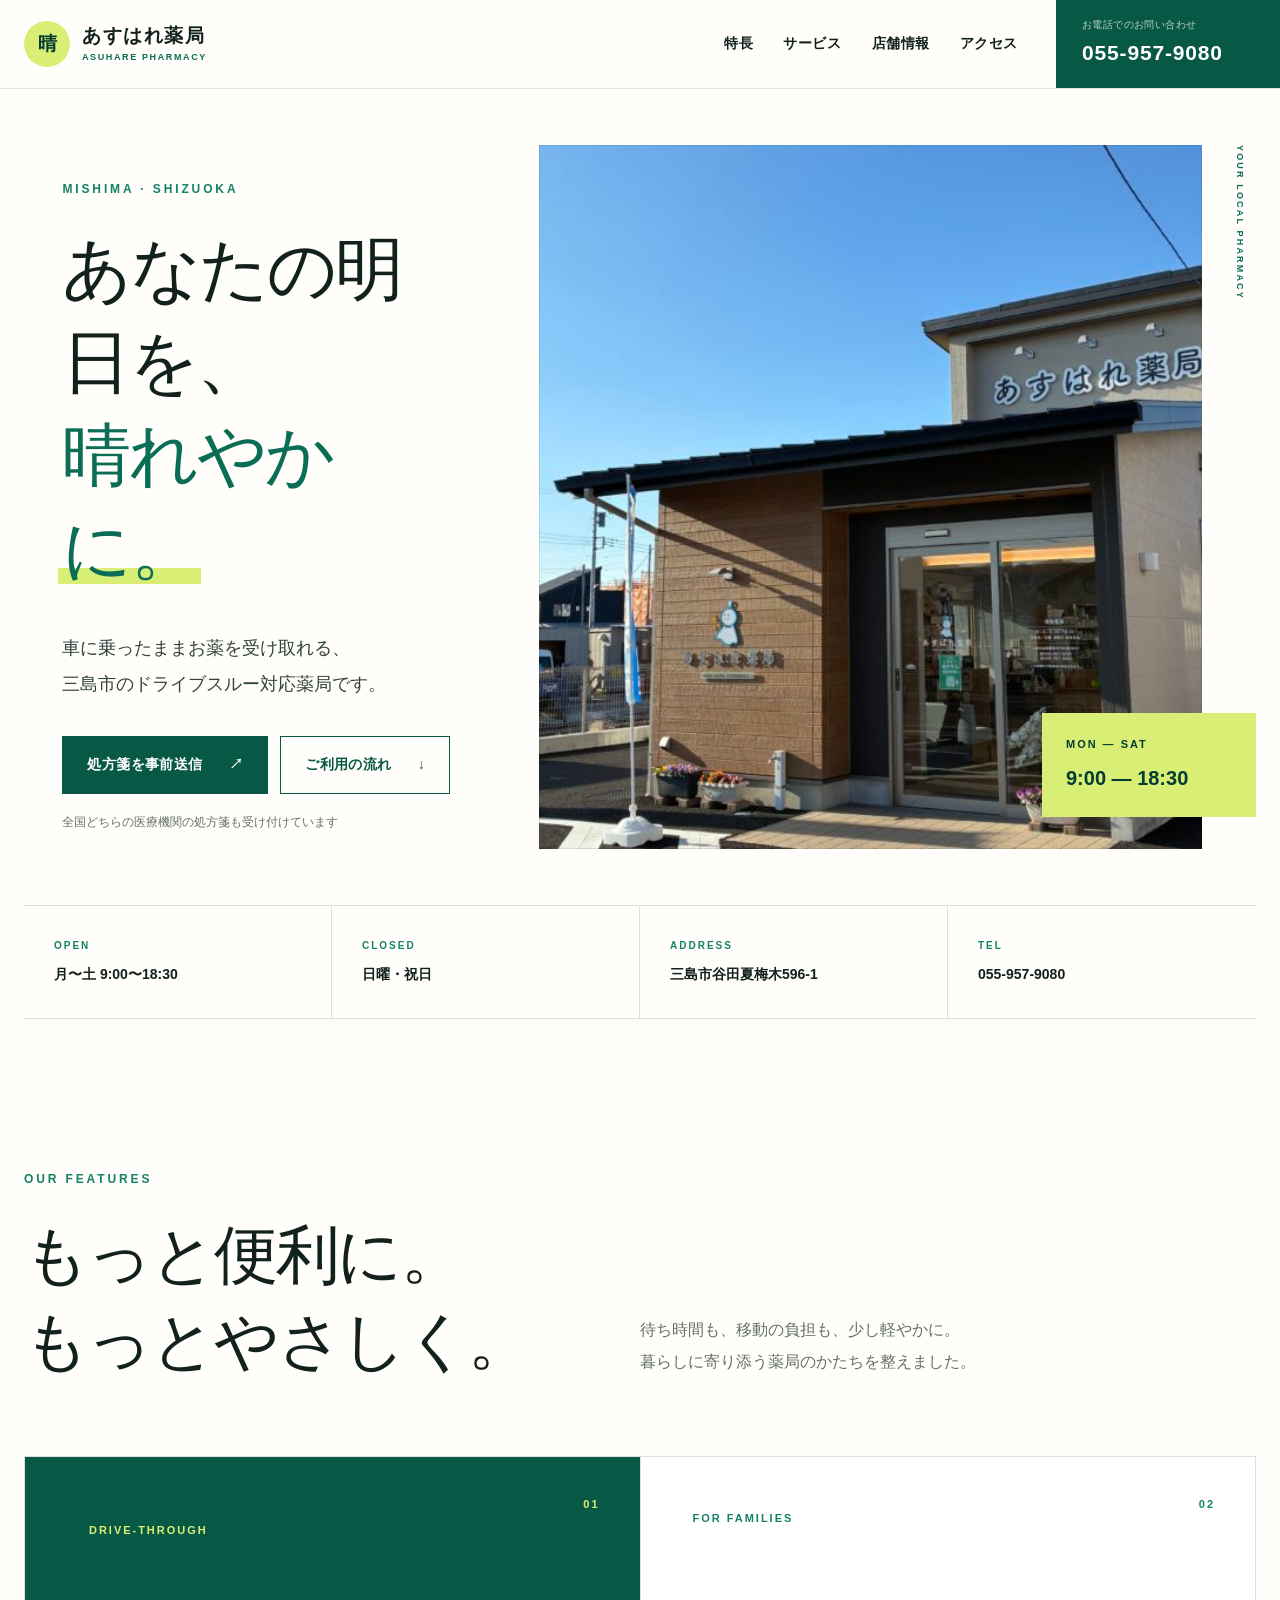
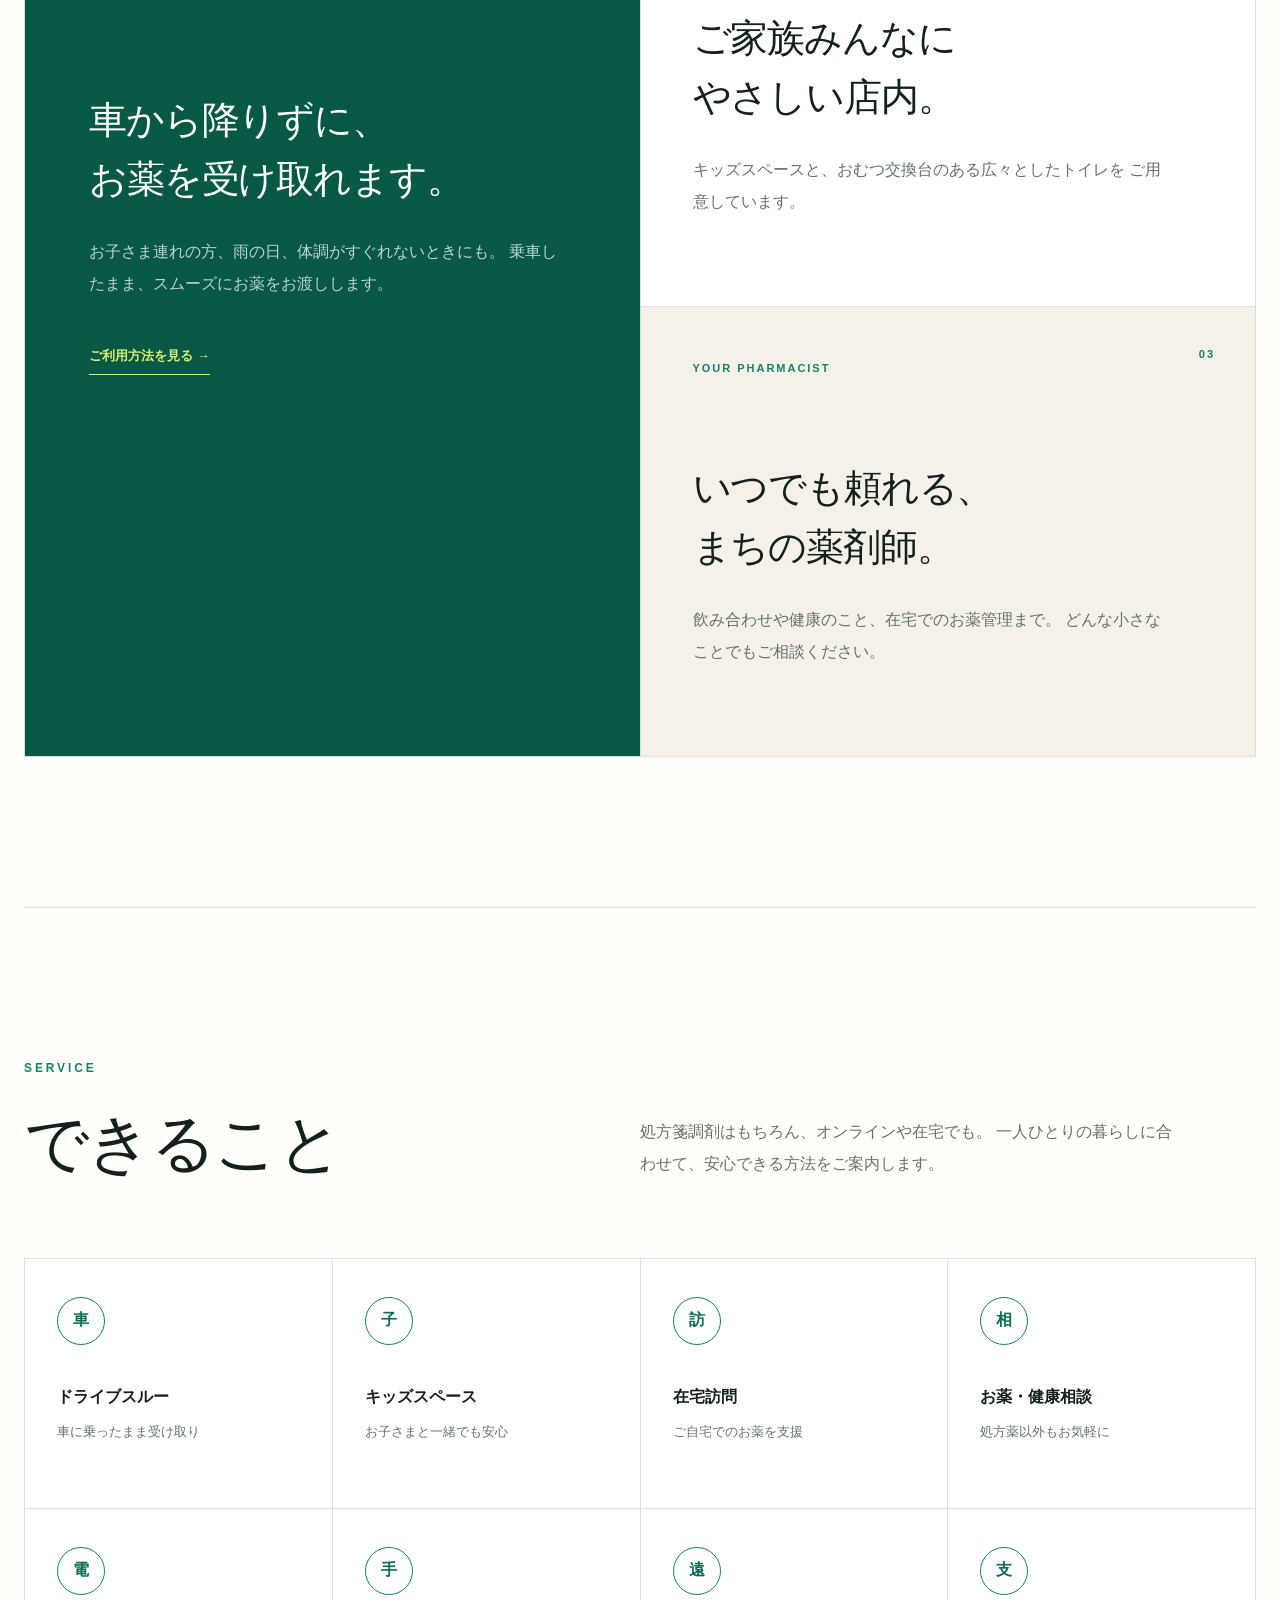
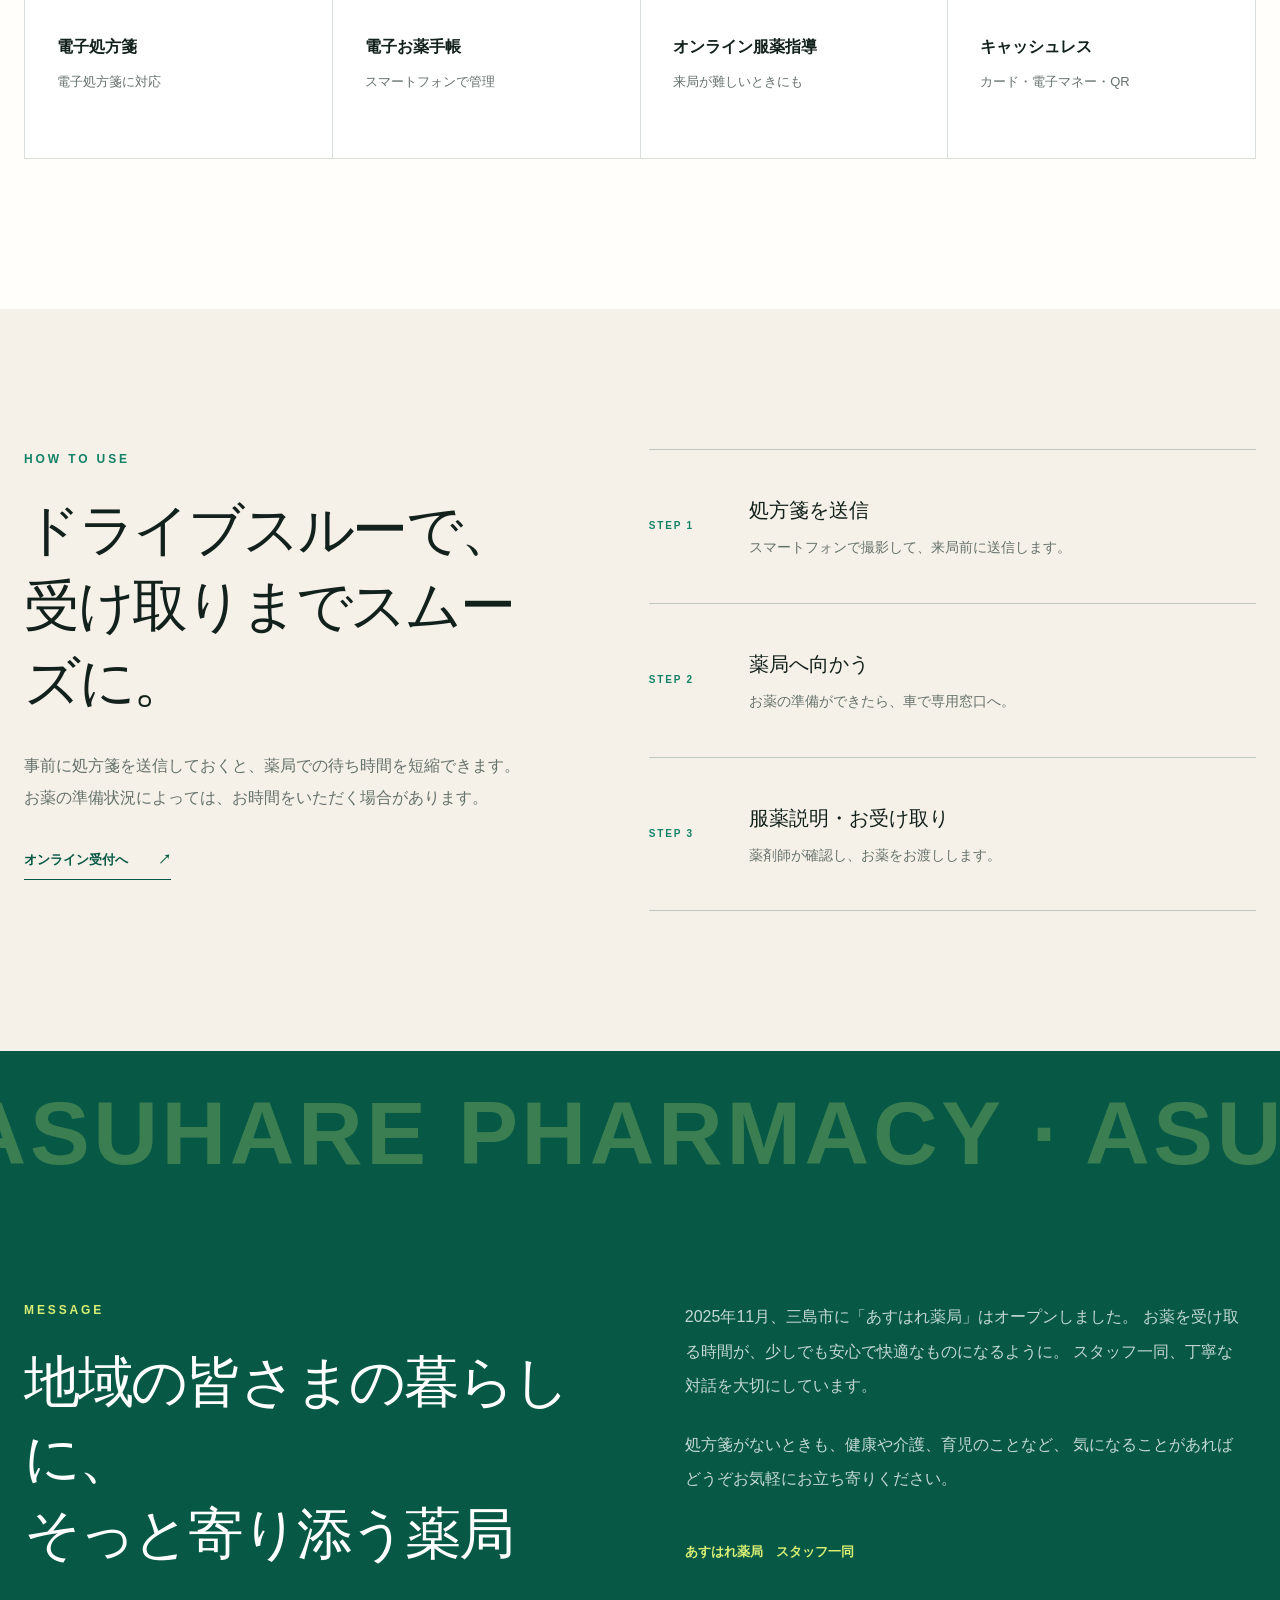
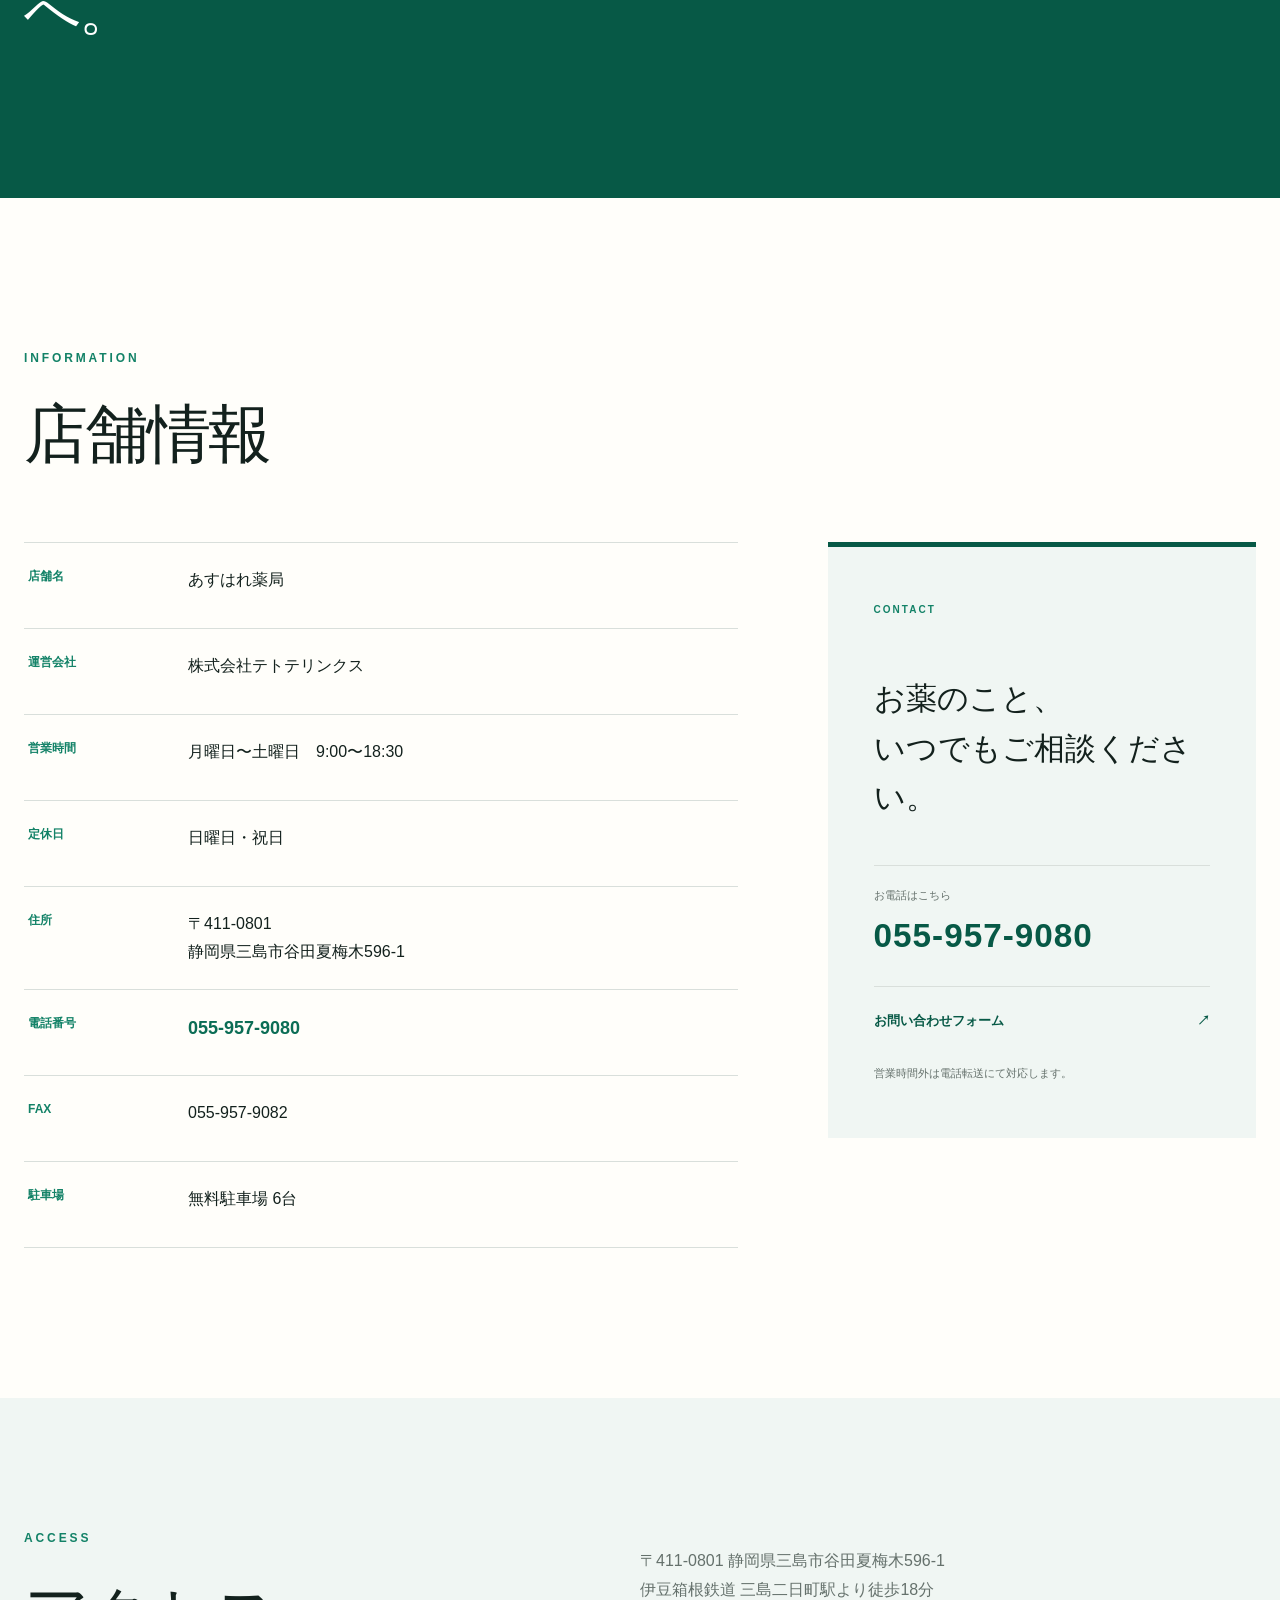
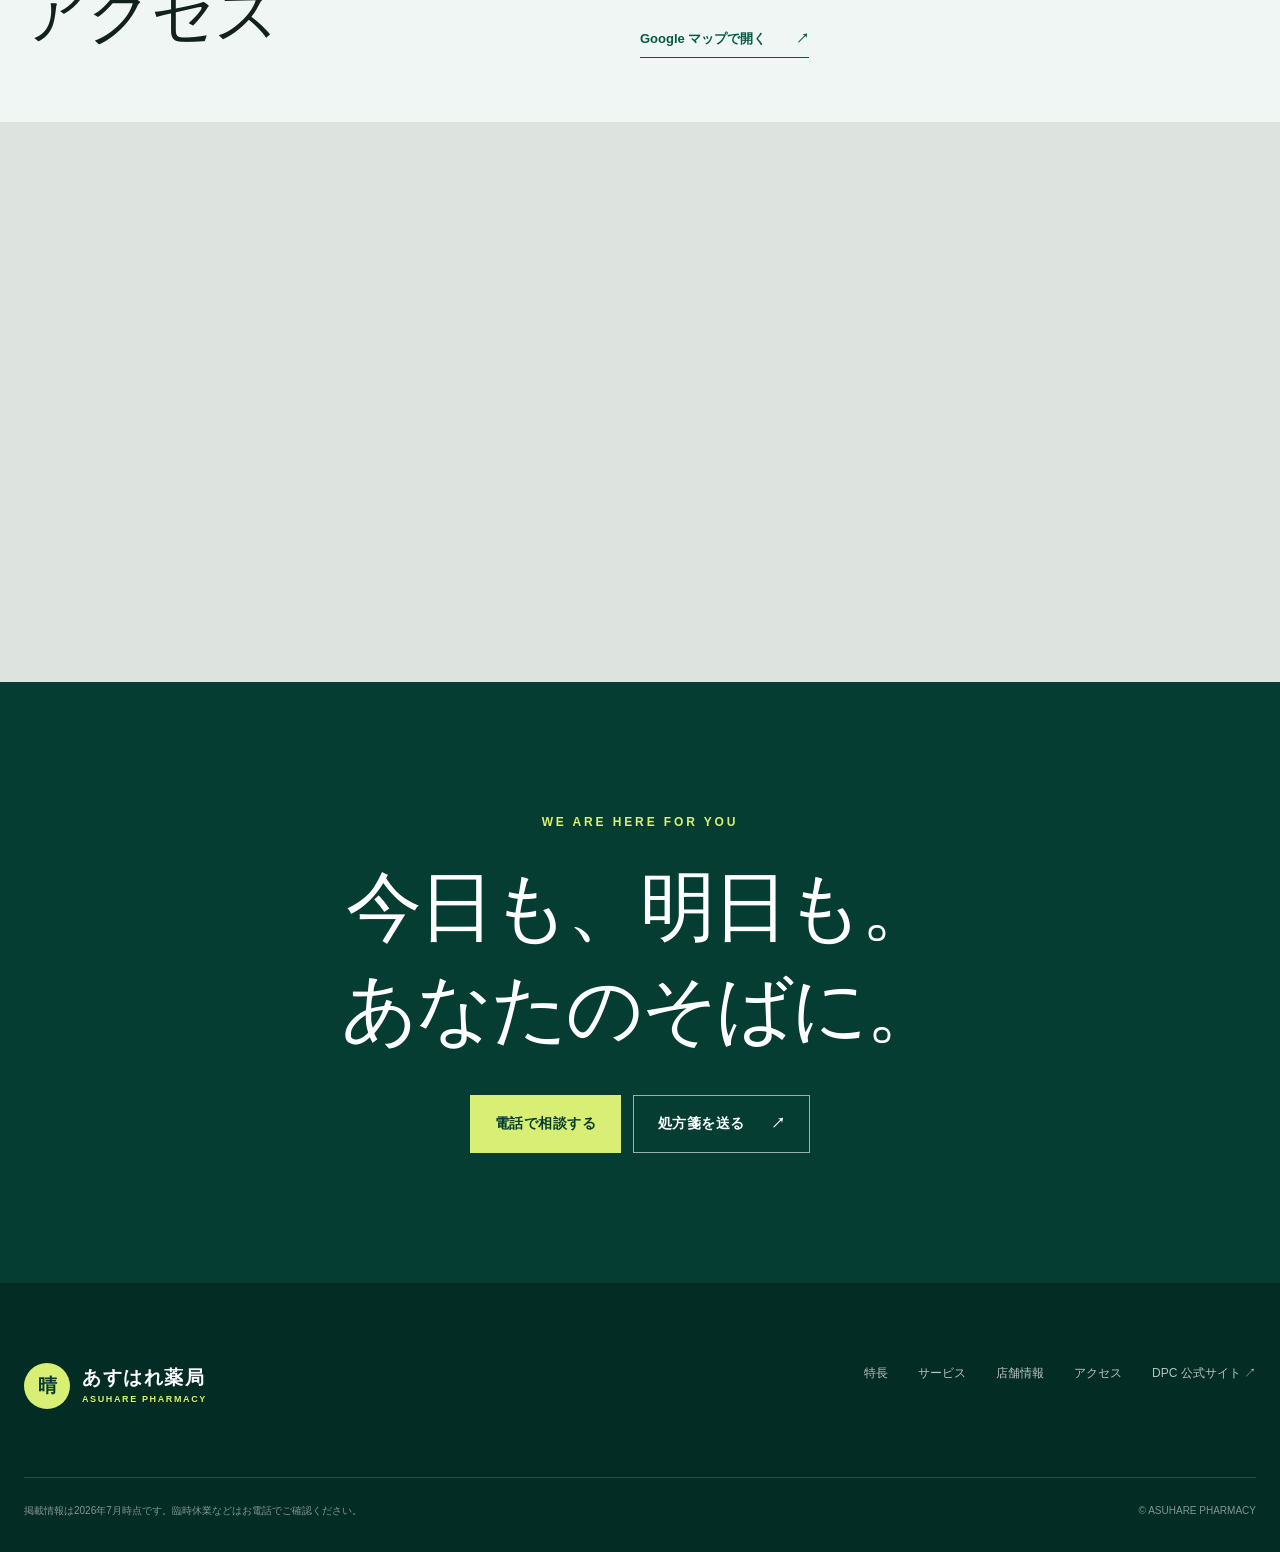
==== index.html @ ecca09a3 "あすはれ薬局 ホームページ 初版（ChatGPT製サイトから取り出した静的版） 公開先を GitHub Pages に統一。www.tetote-links.co.jp を正とする。  Co-Auth" ====
<!DOCTYPE html>
<html lang="ja">
  <head>
    <meta charset="utf-8"/>
    <meta name="viewport" content="width=device-width, initial-scale=1"/>
    <link rel="preload" href="images/asuhare-exterior.jpeg" as="image" fetchpriority="high"/>
    <link rel="stylesheet" href="assets/style.css"/>
    <title>あすはれ薬局｜三島市のドライブスルー対応薬局
    </title>
    <meta name="description" content="静岡県三島市のあすはれ薬局。車に乗ったままお薬を受け取れるドライブスルー、キッズスペース、オンライン服薬指導、在宅訪問に対応しています。"/>
    <meta name="keywords" content="あすはれ薬局,三島市,調剤薬局,ドライブスルー薬局,処方箋,オンライン服薬指導"/>
    <meta name="robots" content="index, follow"/>
    <meta property="og:title" content="あすはれ薬局｜あなたの明日を、晴れやかに。"/>
    <meta property="og:description" content="三島市のドライブスルー対応薬局。月〜土曜 9:00〜18:30営業。"/>
    <meta property="og:site_name" content="あすはれ薬局"/>
    <meta property="og:type" content="website"/>
    <meta property="og:locale" content="ja_JP"/>
    <meta name="twitter:card" content="summary"/>
    <meta name="twitter:title" content="あすはれ薬局"/>
    <meta name="twitter:description" content="三島市のドライブスルー対応薬局。"/>
    <meta name="theme-color" content="#075946"/>
  </head>
  <body><a class="skip-link" href="#main">本文へ移動</a>
    <header class="site-header">
      <div class="header-inner"><a class="brand" href="#top" aria-label="あすはれ薬局 ホーム"><span class="brand-mark" aria-hidden="true">晴</span><span class="brand-copy"><strong>あすはれ薬局</strong><small>ASUHARE PHARMACY</small></span></a>
        <nav class="desktop-nav" aria-label="メインナビゲーション"><a href="#features">特長</a><a href="#services">サービス</a><a href="#information">店舗情報</a><a href="#access">アクセス</a>
        </nav>
        <a class="header-phone" href="tel:0559579080"><small>お電話でのお問い合わせ</small><strong>055-957-9080</strong></a>
        <details class="mobile-menu">
          <summary aria-label="メニューを開く"><span></span><span></span><span></span>
          </summary>
          <nav aria-label="モバイルナビゲーション"><a href="#features">特長</a><a href="#services">サービス</a><a href="#information">店舗情報</a><a href="#access">アクセス</a><a href="tel:0559579080">電話する</a>
          </nav>
        </details>
      </div>
    </header>
    <main id="main">
      <section class="hero" id="top">
        <div class="hero-copy">
          <p class="eyebrow">MISHIMA · SHIZUOKA
          </p>
          <h1>あなたの明日を、<br/><em>晴れやかに。</em>
          </h1>
          <p class="hero-lead">車に乗ったままお薬を受け取れる、<br class="desktop-only"/>三島市のドライブスルー対応薬局です。
          </p>
          <div class="hero-actions"><a class="button button-primary" href="https://clinics-app.com/pharmacy/88a5de13-a0f6-4448-9841-a842852be4b9" target="_blank" rel="noreferrer">処方箋を事前送信<span aria-hidden="true">↗</span></a><a class="button button-secondary" href="#drive-through">ご利用の流れ<span aria-hidden="true">↓</span></a>
          </div>
          <p class="hero-note">全国どちらの医療機関の処方箋も受け付けています
          </p>
        </div>
        <div class="hero-visual">
          <div class="photo-frame"><img src="images/asuhare-exterior.jpeg" width="800" height="600" alt="青空の下に立つ、あすはれ薬局の外観" fetchpriority="high"/>
        </div>
        <div class="hero-badge" aria-label="月曜日から土曜日まで営業"><strong>MON — SAT</strong><span>9:00 — 18:30</span>
        </div>
        <p class="vertical-label" aria-hidden="true">YOUR LOCAL PHARMACY
        </p>
      </div>
    </section>
    <section class="quick-info" aria-label="店舗の基本情報">
      <div><span>OPEN</span><strong>月〜土 9:00〜18:30</strong>
      </div>
      <div><span>CLOSED</span><strong>日曜・祝日</strong>
      </div>
      <div><span>ADDRESS</span><strong>三島市谷田夏梅木596-1</strong>
      </div>
      <a href="tel:0559579080"><span>TEL</span><strong>055-957-9080</strong></a>
    </section>
    <section class="section features-section" id="features">
      <div class="section-heading">
        <p class="eyebrow">OUR FEATURES
        </p>
        <h2>もっと便利に。<br/>もっとやさしく。
        </h2>
        <p>待ち時間も、移動の負担も、少し軽やかに。<br/>暮らしに寄り添う薬局のかたちを整えました。
        </p>
      </div>
      <div class="feature-list">
        <article class="feature-card feature-card-large">
          <div class="feature-number">01
          </div>
          <p class="feature-en">DRIVE-THROUGH
          </p>
          <h3>車から降りずに、<br/>お薬を受け取れます。
          </h3>
          <p>お子さま連れの方、雨の日、体調がすぐれないときにも。 乗車したまま、スムーズにお薬をお渡しします。
          </p>
          <a href="#drive-through">ご利用方法を見る <span aria-hidden="true">→</span></a>
        </article>
        <article class="feature-card">
          <div class="feature-number">02
          </div>
          <p class="feature-en">FOR FAMILIES
          </p>
          <h3>ご家族みんなに<br/>やさしい店内。
          </h3>
          <p>キッズスペースと、おむつ交換台のある広々としたトイレを ご用意しています。
          </p>
        </article>
        <article class="feature-card feature-card-accent">
          <div class="feature-number">03
          </div>
          <p class="feature-en">YOUR PHARMACIST
          </p>
          <h3>いつでも頼れる、<br/>まちの薬剤師。
          </h3>
          <p>飲み合わせや健康のこと、在宅でのお薬管理まで。 どんな小さなことでもご相談ください。
          </p>
        </article>
      </div>
    </section>
    <section class="section service-section" id="services">
      <div class="service-intro">
        <div>
          <p class="eyebrow">SERVICE
          </p>
          <h2>できること
          </h2>
        </div>
        <p>処方箋調剤はもちろん、オンラインや在宅でも。 一人ひとりの暮らしに合わせて、安心できる方法をご案内します。
        </p>
      </div>
      <div class="service-grid">
        <article class="service-card"><span class="service-mark" aria-hidden="true">車</span>
          <h3>ドライブスルー
          </h3>
          <p>車に乗ったまま受け取り
          </p>
        </article>
        <article class="service-card"><span class="service-mark" aria-hidden="true">子</span>
          <h3>キッズスペース
          </h3>
          <p>お子さまと一緒でも安心
          </p>
        </article>
        <article class="service-card"><span class="service-mark" aria-hidden="true">訪</span>
          <h3>在宅訪問
          </h3>
          <p>ご自宅でのお薬を支援
          </p>
        </article>
        <article class="service-card"><span class="service-mark" aria-hidden="true">相</span>
          <h3>お薬・健康相談
          </h3>
          <p>処方薬以外もお気軽に
          </p>
        </article>
        <article class="service-card"><span class="service-mark" aria-hidden="true">電</span>
          <h3>電子処方箋
          </h3>
          <p>電子処方箋に対応
          </p>
        </article>
        <article class="service-card"><span class="service-mark" aria-hidden="true">手</span>
          <h3>電子お薬手帳
          </h3>
          <p>スマートフォンで管理
          </p>
        </article>
        <article class="service-card"><span class="service-mark" aria-hidden="true">遠</span>
          <h3>オンライン服薬指導
          </h3>
          <p>来局が難しいときにも
          </p>
        </article>
        <article class="service-card"><span class="service-mark" aria-hidden="true">支</span>
          <h3>キャッシュレス
          </h3>
          <p>カード・電子マネー・QR
          </p>
        </article>
      </div>
    </section>
    <section class="drive-section" id="drive-through">
      <div class="drive-inner">
        <div class="drive-copy">
          <p class="eyebrow">HOW TO USE
          </p>
          <h2>ドライブスルーで、<br/>受け取りまでスムーズに。
          </h2>
          <p>事前に処方箋を送信しておくと、薬局での待ち時間を短縮できます。 お薬の準備状況によっては、お時間をいただく場合があります。
          </p>
          <a class="text-link" href="https://clinics-app.com/pharmacy/88a5de13-a0f6-4448-9841-a842852be4b9" target="_blank" rel="noreferrer">オンライン受付へ <span aria-hidden="true">↗</span></a>
        </div>
        <ol class="drive-steps">
          <li><span>STEP 1</span>
            <div>
              <h3>処方箋を送信
              </h3>
              <p>スマートフォンで撮影して、来局前に送信します。
              </p>
            </div>
          </li>
          <li><span>STEP 2</span>
            <div>
              <h3>薬局へ向かう
              </h3>
              <p>お薬の準備ができたら、車で専用窓口へ。
              </p>
            </div>
          </li>
          <li><span>STEP 3</span>
            <div>
              <h3>服薬説明・お受け取り
              </h3>
              <p>薬剤師が確認し、お薬をお渡しします。
              </p>
            </div>
          </li>
        </ol>
      </div>
    </section>
    <section class="message-section">
      <div class="message-rule" aria-hidden="true">ASUHARE PHARMACY · ASUHARE PHARMACY · ASUHARE PHARMACY
      </div>
      <div class="message-inner">
        <div>
          <p class="eyebrow">MESSAGE
          </p>
          <h2>地域の皆さまの暮らしに、<br/>そっと寄り添う薬局へ。
          </h2>
        </div>
        <div class="message-body">
          <p>2025年11月、三島市に「あすはれ薬局」はオープンしました。 お薬を受け取る時間が、少しでも安心で快適なものになるように。 スタッフ一同、丁寧な対話を大切にしています。
          </p>
          <p>処方箋がないときも、健康や介護、育児のことなど、 気になることがあればどうぞお気軽にお立ち寄りください。
          </p>
          <p class="message-sign">あすはれ薬局　スタッフ一同
          </p>
        </div>
      </div>
    </section>
    <section class="section information-section" id="information">
      <div class="section-heading compact-heading">
        <p class="eyebrow">INFORMATION
        </p>
        <h2>店舗情報
        </h2>
      </div>
      <div class="information-layout">
        <dl class="information-list">
          <div>
            <dt>店舗名
            </dt>
            <dd>あすはれ薬局
            </dd>
          </div>
          <div>
            <dt>運営会社
            </dt>
            <dd>株式会社テトテリンクス
            </dd>
          </div>
          <div>
            <dt>営業時間
            </dt>
            <dd>月曜日〜土曜日　9:00〜18:30
            </dd>
          </div>
          <div>
            <dt>定休日
            </dt>
            <dd>日曜日・祝日
            </dd>
          </div>
          <div>
            <dt>住所
            </dt>
            <dd>〒411-0801<br/>静岡県三島市谷田夏梅木596-1
            </dd>
          </div>
          <div>
            <dt>電話番号
            </dt>
            <dd><a href="tel:0559579080">055-957-9080</a>
            </dd>
          </div>
          <div>
            <dt>FAX
            </dt>
            <dd>055-957-9082
            </dd>
          </div>
          <div>
            <dt>駐車場
            </dt>
            <dd>無料駐車場 6台
            </dd>
          </div>
        </dl>
        <aside class="contact-panel">
          <p class="contact-label">CONTACT
          </p>
          <h3>お薬のこと、<br/>いつでもご相談ください。
          </h3>
          <a class="contact-phone" href="tel:0559579080"><span>お電話はこちら</span><strong>055-957-9080</strong></a><a class="contact-mail" href="https://dpc-net.ne.jp/store-contact/?store=shizuoka-asuhare" target="_blank" rel="noreferrer">お問い合わせフォーム <span aria-hidden="true">↗</span></a><small>営業時間外は電話転送にて対応します。</small>
        </aside>
      </div>
    </section>
    <section class="access-section" id="access">
      <div class="access-heading">
        <div>
          <p class="eyebrow">ACCESS
          </p>
          <h2>アクセス
          </h2>
        </div>
        <div>
          <p>〒411-0801 静岡県三島市谷田夏梅木596-1
          </p>
          <p>伊豆箱根鉄道 三島二日町駅より徒歩18分
          </p>
          <a class="text-link" href="https://maps.app.goo.gl/BbsED3E1cP4ga5xw5" target="_blank" rel="noreferrer">Google マップで開く <span aria-hidden="true">↗</span></a>
        </div>
      </div>
      <div class="map-wrap"><iframe title="あすはれ薬局 周辺地図" src="https://maps.google.co.jp/maps?output=embed&amp;q=35.1083936%2C138.9353442&amp;z=16" width="100%" height="560" loading="lazy" referrerPolicy="no-referrer-when-downgrade"></iframe>
      </div>
    </section>
    <section class="final-cta">
      <p class="eyebrow">WE ARE HERE FOR YOU
      </p>
      <h2>今日も、明日も。<br/>あなたのそばに。
      </h2>
      <div class="final-actions"><a class="button button-light" href="tel:0559579080">電話で相談する</a><a class="button button-outline-light" href="https://clinics-app.com/pharmacy/88a5de13-a0f6-4448-9841-a842852be4b9" target="_blank" rel="noreferrer">処方箋を送る <span aria-hidden="true">↗</span></a>
      </div>
    </section>
  </main>
  <footer class="site-footer">
    <div class="footer-main"><a class="brand brand-footer" href="#top"><span class="brand-mark" aria-hidden="true">晴</span><span class="brand-copy"><strong>あすはれ薬局</strong><small>ASUHARE PHARMACY</small></span></a>
      <div class="footer-links"><a href="#features">特長</a><a href="#services">サービス</a><a href="#information">店舗情報</a><a href="#access">アクセス</a><a href="https://dpc-net.ne.jp/" target="_blank" rel="noreferrer">DPC 公式サイト ↗</a>
      </div>
    </div>
    <div class="footer-bottom">
      <p>掲載情報は2026年7月時点です。臨時休業などはお電話でご確認ください。
      </p>
      <p>© ASUHARE PHARMACY
      </p>
    </div>
  </footer>
  <nav class="mobile-fixed" aria-label="クイックアクション"><a href="tel:0559579080">電話する</a><a href="https://clinics-app.com/pharmacy/88a5de13-a0f6-4448-9841-a842852be4b9" target="_blank" rel="noreferrer">処方箋を送る</a>
  </nav>
  <script type="application/ld+json">{"@context":"https://schema.org","@type":"Pharmacy","name":"あすはれ薬局","image":"images/asuhare-exterior.jpeg","url":"https://dpc-net.ne.jp/storeinfo/shizuoka/shizuoka-asuhare/","telephone":"+81-55-957-9080","faxNumber":"+81-55-957-9082","email":"asuhare.ph@tetote-links.com","address":{"@type":"PostalAddress","postalCode":"411-0801","addressRegion":"静岡県","addressLocality":"三島市","streetAddress":"谷田夏梅木596-1","addressCountry":"JP"},"geo":{"@type":"GeoCoordinates","latitude":35.1083936,"longitude":138.9353442},"openingHoursSpecification":[{"@type":"OpeningHoursSpecification","dayOfWeek":["Monday","Tuesday","Wednesday","Thursday","Friday","Saturday"],"opens":"09:00","closes":"18:30"}],"sameAs":["https://dpc-net.ne.jp/storeinfo/shizuoka/shizuoka-asuhare/","https://clinics-app.com/pharmacy/88a5de13-a0f6-4448-9841-a842852be4b9"]}
  </script>
</body>
</html>
---- assets/style.css ----
/*! tailwindcss v4.2.1 | MIT License | https://tailwindcss.com */
@layer theme{:root,:host{--font-sans:ui-sans-serif, system-ui, sans-serif, "Apple Color Emoji", "Segoe UI Emoji", "Segoe UI Symbol", "Noto Color Emoji";--font-mono:ui-monospace, SFMono-Regular, Menlo, Monaco, Consolas, "Liberation Mono", "Courier New", monospace;--spacing:.25rem;--default-font-family:var(--font-sans);--default-mono-font-family:var(--font-mono)}}@layer base{*,:after,:before,::backdrop{box-sizing:border-box;border:0 solid;margin:0;padding:0}::file-selector-button{box-sizing:border-box;border:0 solid;margin:0;padding:0}html,:host{-webkit-text-size-adjust:100%;tab-size:4;line-height:1.5;font-family:var(--default-font-family,ui-sans-serif, system-ui, sans-serif, "Apple Color Emoji", "Segoe UI Emoji", "Segoe UI Symbol", "Noto Color Emoji");font-feature-settings:var(--default-font-feature-settings,normal);font-variation-settings:var(--default-font-variation-settings,normal);-webkit-tap-highlight-color:transparent}hr{height:0;color:inherit;border-top-width:1px}abbr:where([title]){-webkit-text-decoration:underline dotted;text-decoration:underline dotted}h1,h2,h3,h4,h5,h6{font-size:inherit;font-weight:inherit}a{color:inherit;-webkit-text-decoration:inherit;-webkit-text-decoration:inherit;-webkit-text-decoration:inherit;-webkit-text-decoration:inherit;text-decoration:inherit}b,strong{font-weight:bolder}code,kbd,samp,pre{font-family:var(--default-mono-font-family,ui-monospace, SFMono-Regular, Menlo, Monaco, Consolas, "Liberation Mono", "Courier New", monospace);font-feature-settings:var(--default-mono-font-feature-settings,normal);font-variation-settings:var(--default-mono-font-variation-settings,normal);font-size:1em}small{font-size:80%}sub,sup{vertical-align:baseline;font-size:75%;line-height:0;position:relative}sub{bottom:-.25em}sup{top:-.5em}table{text-indent:0;border-color:inherit;border-collapse:collapse}:-moz-focusring{outline:auto}progress{vertical-align:baseline}summary{display:list-item}ol,ul,menu{list-style:none}img,svg,video,canvas,audio,iframe,embed,object{vertical-align:middle;display:block}img,video{max-width:100%;height:auto}button,input,select,optgroup,textarea{font:inherit;font-feature-settings:inherit;font-variation-settings:inherit;letter-spacing:inherit;color:inherit;opacity:1;background-color:#0000;border-radius:0}::file-selector-button{font:inherit;font-feature-settings:inherit;font-variation-settings:inherit;letter-spacing:inherit;color:inherit;opacity:1;background-color:#0000;border-radius:0}:where(select:is([multiple],[size])) optgroup{font-weight:bolder}:where(select:is([multiple],[size])) optgroup option{padding-inline-start:20px}::file-selector-button{margin-inline-end:4px}::placeholder{opacity:1}@supports (not ((-webkit-appearance:-apple-pay-button))) or (contain-intrinsic-size:1px){::placeholder{color:currentColor}@supports (color:color-mix(in lab, red, red)){::placeholder{color:color-mix(in oklab, currentcolor 50%, transparent)}}}textarea{resize:vertical}::-webkit-search-decoration{-webkit-appearance:none}::-webkit-date-and-time-value{min-height:1lh;text-align:inherit}::-webkit-datetime-edit{display:inline-flex}::-webkit-datetime-edit-fields-wrapper{padding:0}::-webkit-datetime-edit{padding-block:0}::-webkit-datetime-edit-year-field{padding-block:0}::-webkit-datetime-edit-month-field{padding-block:0}::-webkit-datetime-edit-day-field{padding-block:0}::-webkit-datetime-edit-hour-field{padding-block:0}::-webkit-datetime-edit-minute-field{padding-block:0}::-webkit-datetime-edit-second-field{padding-block:0}::-webkit-datetime-edit-millisecond-field{padding-block:0}::-webkit-datetime-edit-meridiem-field{padding-block:0}::-webkit-calendar-picker-indicator{line-height:1}:-moz-ui-invalid{box-shadow:none}button,input:where([type=button],[type=reset],[type=submit]){appearance:button}::file-selector-button{appearance:button}::-webkit-inner-spin-button{height:auto}::-webkit-outer-spin-button{height:auto}[hidden]:where(:not([hidden=until-found])){display:none!important}}@layer components;@layer utilities{.start{inset-inline-start:var(--spacing)}.table{display:table}}:root{--green-950:#053d32;--green-900:#075946;--green-800:#0b6d55;--green-700:#138267;--green-100:#dcebe5;--green-50:#f0f6f3;--lime:#d9ee74;--cream:#f5f1e8;--paper:#fffefa;--ink:#13211d;--muted:#65716c;--line:#d9dfdb;--white:#fff;--max:1240px}*{box-sizing:border-box}html{scroll-behavior:smooth;scroll-padding-top:88px}body{background:var(--paper);color:var(--ink);text-rendering:optimizelegibility;-webkit-font-smoothing:antialiased;margin:0;font-family:Noto Sans JP,Hiragino Kaku Gothic ProN,Yu Gothic,Meiryo,sans-serif;font-size:16px;line-height:1.8}body,button,a{-webkit-tap-highlight-color:transparent}a{color:inherit;text-decoration:none}img{max-width:100%;display:block}button,summary{font:inherit}::selection{background:var(--lime);color:var(--green-950)}.skip-link{z-index:999;background:var(--green-950);color:#fff;padding:10px 16px;transition:transform .2s;position:fixed;top:8px;left:8px;transform:translateY(-160%)}.skip-link:focus{transform:translateY(0)}.site-header{z-index:50;-webkit-backdrop-filter:blur(16px);backdrop-filter:blur(16px);background:#fffefaf5;border-bottom:1px solid #053d321f;position:sticky;top:0}.header-inner{align-items:center;gap:38px;width:min(100% - 48px,1400px);height:88px;margin:0 auto;display:flex}.brand{flex:none;align-items:center;gap:12px;display:inline-flex}.brand-mark{background:var(--lime);width:46px;height:46px;color:var(--green-950);border-radius:50%;place-items:center;font-family:Yu Mincho,Hiragino Mincho ProN,serif;font-size:19px;font-weight:700;display:grid}.brand-copy{flex-direction:column;line-height:1;display:flex}.brand-copy strong{letter-spacing:.08em;font-size:19px;font-weight:700}.brand-copy small{color:var(--green-800);letter-spacing:.18em;margin-top:8px;font-family:Arial,Helvetica,sans-serif;font-size:9px;font-weight:700}.desktop-nav{align-items:center;gap:30px;margin-left:auto;display:flex}.desktop-nav a{letter-spacing:.04em;font-size:14px;font-weight:600;position:relative}.desktop-nav a:after{background:var(--green-700);content:"";transform-origin:100%;height:2px;transition:transform .25s;position:absolute;bottom:-8px;left:0;right:0;transform:scaleX(0)}.desktop-nav a:hover:after,.desktop-nav a:focus-visible:after{transform-origin:0;transform:scaleX(1)}.header-phone{background:var(--green-900);color:#fff;flex-direction:column;justify-content:center;min-width:224px;height:88px;margin-right:-24px;padding:0 26px;display:flex}.header-phone small{color:#ffffffb8;letter-spacing:.04em;font-size:10px}.header-phone strong{letter-spacing:.04em;font-family:Arial,Helvetica,sans-serif;font-size:21px}.mobile-menu{display:none}.hero{grid-template-columns:minmax(420px,.82fr) minmax(520px,1.18fr);width:min(100% - 48px,1400px);min-height:710px;margin:0 auto;display:grid}.hero-copy{flex-direction:column;justify-content:center;padding:90px 6vw 72px 3vw;display:flex}.eyebrow{color:var(--green-700);letter-spacing:.24em;margin:0 0 22px;font-family:Arial,Helvetica,sans-serif;font-size:12px;font-weight:700}.hero h1,.section h2,.drive-section h2,.message-section h2,.access-section h2,.final-cta h2{letter-spacing:-.04em;margin:0;font-family:Yu Mincho,Hiragino Mincho ProN,serif;font-weight:500;line-height:1.35}.hero h1{font-size:clamp(48px,5.4vw,78px)}.hero h1 em{color:var(--green-800);font-style:normal;position:relative}.hero h1 em:after{z-index:-1;background:var(--lime);content:"";height:16px;position:absolute;bottom:4px;left:-4px;right:-4px}.hero-lead{color:#32423c;margin:34px 0 0;font-size:18px;line-height:2}.hero-actions,.final-actions{align-items:center;gap:12px;margin-top:34px;display:flex}.button{letter-spacing:.03em;border:1px solid #0000;justify-content:space-between;align-items:center;gap:26px;min-height:58px;padding:0 24px;font-size:14px;font-weight:700;transition:background-color .2s,border-color .2s,color .2s,transform .2s;display:inline-flex}.button:hover{transform:translateY(-2px)}.button:focus-visible,.text-link:focus-visible,.desktop-nav a:focus-visible,.footer-links a:focus-visible{outline:3px solid var(--lime);outline-offset:4px}.button-primary{background:var(--green-900);color:#fff}.button-primary:hover{background:var(--green-950)}.button-secondary{border-color:var(--green-900);color:var(--green-900)}.button-secondary:hover{background:var(--green-50)}.hero-note{color:var(--muted);margin:18px 0 0;font-size:12px}.hero-visual{min-width:0;padding:56px 54px 56px 10px;position:relative}.photo-frame{background:var(--green-100);height:100%;min-height:590px;position:relative;overflow:hidden}.photo-frame:after{content:"";pointer-events:none;border:1px solid #053d321a;position:absolute;inset:0}.photo-frame img{object-fit:cover;object-position:52% center;width:100%;height:100%}.hero-badge{background:var(--lime);width:214px;height:104px;color:var(--green-950);flex-direction:column;justify-content:center;padding:20px 24px;display:flex;position:absolute;bottom:88px;right:0}.hero-badge strong{letter-spacing:.18em;font-family:Arial,Helvetica,sans-serif;font-size:11px}.hero-badge span{margin-top:6px;font-family:Arial,Helvetica,sans-serif;font-size:20px;font-weight:700}.vertical-label{color:var(--green-800);letter-spacing:.24em;writing-mode:vertical-rl;margin:0;font-family:Arial,Helvetica,sans-serif;font-size:9px;font-weight:700;position:absolute;top:56px;right:8px}.quick-info{border-top:1px solid var(--line);border-bottom:1px solid var(--line);grid-template-columns:repeat(4,1fr);width:min(100% - 48px,1400px);margin:0 auto;display:grid}.quick-info>div,.quick-info>a{border-right:1px solid var(--line);flex-direction:column;justify-content:center;min-height:112px;padding:24px 30px;display:flex}.quick-info>:last-child{border-right:0}.quick-info span{color:var(--green-700);letter-spacing:.2em;font-family:Arial,Helvetica,sans-serif;font-size:10px;font-weight:700}.quick-info strong{margin-top:7px;font-size:14px;font-weight:600}.quick-info a:hover{background:var(--green-50)}.section{width:min(calc(100% - 48px), var(--max));margin:0 auto;padding:150px 0}.section-heading{grid-template-columns:1fr 1fr;align-items:end;margin-bottom:70px;display:grid}.section-heading .eyebrow{grid-column:1/-1}.section-heading h2,.service-intro h2{font-size:clamp(40px,5vw,64px)}.section-heading>p:last-child{color:var(--muted);margin:0 0 8px;line-height:2}.feature-list{border-top:1px solid var(--line);border-left:1px solid var(--line);grid-template-columns:1fr 1fr;display:grid}.feature-card{border-right:1px solid var(--line);border-bottom:1px solid var(--line);background:var(--white);min-height:450px;padding:52px;position:relative}.feature-card-large{background:var(--green-900);color:#fff;grid-row:span 2;min-height:620px;padding:64px}.feature-card-accent{background:var(--cream)}.feature-number{color:var(--green-700);letter-spacing:.18em;font-family:Arial,Helvetica,sans-serif;font-size:11px;font-weight:700;position:absolute;top:38px;right:40px}.feature-card-large .feature-number,.feature-card-large .feature-en{color:var(--lime)}.feature-en{color:var(--green-700);letter-spacing:.18em;margin:0 0 80px;font-family:Arial,Helvetica,sans-serif;font-size:11px;font-weight:700}.feature-card-large .feature-en{margin-bottom:150px}.feature-card h3{letter-spacing:-.03em;margin:0;font-family:Yu Mincho,Hiragino Mincho ProN,serif;font-size:clamp(27px,3vw,40px);font-weight:500;line-height:1.55}.feature-card>p:not(.feature-en){max-width:480px;color:var(--muted);margin:26px 0 0;line-height:2}.feature-card-large>p:not(.feature-en){color:#ffffffbd}.feature-card>a{color:var(--lime);border-bottom:1px solid;margin-top:44px;padding-bottom:7px;font-size:13px;font-weight:700;display:inline-block}.service-section{border-top:1px solid var(--line)}.service-intro{grid-template-columns:1fr 1fr;align-items:end;margin-bottom:70px;display:grid}.service-intro>p{max-width:540px;color:var(--muted);margin:0 0 8px;line-height:2}.service-grid{border-top:1px solid var(--line);border-left:1px solid var(--line);grid-template-columns:repeat(4,1fr);display:grid}.service-card{border-right:1px solid var(--line);border-bottom:1px solid var(--line);background:var(--white);min-height:250px;padding:38px 32px;transition:background-color .2s,color .2s}.service-card:hover{background:var(--green-900);color:#fff}.service-mark{border:1px solid var(--green-700);width:48px;height:48px;color:var(--green-800);border-radius:50%;place-items:center;margin-bottom:38px;font-family:Yu Mincho,Hiragino Mincho ProN,serif;font-size:16px;font-weight:700;display:grid}.service-card:hover .service-mark{border-color:var(--lime);background:var(--lime);color:var(--green-950)}.service-card h3{margin:0;font-size:16px;font-weight:700}.service-card p{color:var(--muted);margin:8px 0 0;font-size:13px}.service-card:hover p{color:#ffffffb3}.drive-section{background:var(--cream);padding:140px 24px}.drive-inner{width:min(100%, var(--max));grid-template-columns:.9fr 1.1fr;gap:10vw;margin:0 auto;display:grid}.drive-copy h2{font-size:clamp(39px,4.4vw,60px)}.drive-copy>p:not(.eyebrow){max-width:500px;color:var(--muted);margin:30px 0 0;line-height:2}.text-link{border-bottom:1px solid var(--green-900);color:var(--green-900);align-items:center;gap:30px;margin-top:34px;padding-bottom:7px;font-size:13px;font-weight:700;display:inline-flex}.drive-steps{margin:0;padding:0;list-style:none}.drive-steps li{border-top:1px solid #bfc7c1;grid-template-columns:100px 1fr;align-items:center;min-height:154px;padding:30px 0;display:grid}.drive-steps li:last-child{border-bottom:1px solid #bfc7c1}.drive-steps>li>span{color:var(--green-700);letter-spacing:.18em;font-family:Arial,Helvetica,sans-serif;font-size:10px;font-weight:700}.drive-steps h3{margin:0;font-size:20px}.drive-steps p{color:var(--muted);margin:7px 0 0;font-size:14px}.message-section{background:var(--green-900);color:#fff;padding:0 0 150px;overflow:hidden}.message-rule{color:#d9ee7440;letter-spacing:.04em;white-space:nowrap;width:max-content;padding:38px 0 32px;font-family:Arial,Helvetica,sans-serif;font-size:clamp(42px,7vw,96px);font-weight:700;line-height:1;transform:translate(-3vw)}.message-inner{width:min(calc(100% - 48px), var(--max));grid-template-columns:1fr 1fr;gap:7vw;margin:90px auto 0;display:grid}.message-section .eyebrow{color:var(--lime)}.message-section h2{font-size:clamp(38px,4.4vw,58px)}.message-body{max-width:560px}.message-body p{color:#ffffffc2;margin:0 0 24px;line-height:2.15}.message-body .message-sign{color:var(--lime);margin-top:42px;font-size:13px;font-weight:700}.compact-heading{margin-bottom:64px;display:block}.compact-heading h2{font-size:clamp(44px,5vw,64px)}.information-layout{grid-template-columns:1.25fr .75fr;gap:7vw;display:grid}.information-list{border-top:1px solid var(--line);margin:0}.information-list>div{border-bottom:1px solid var(--line);grid-template-columns:160px 1fr;align-items:start;min-height:86px;padding:23px 4px;display:grid}.information-list dt{color:var(--green-700);font-size:12px;font-weight:700}.information-list dd{margin:0;line-height:1.75}.information-list dd a{color:var(--green-800);font-family:Arial,Helvetica,sans-serif;font-size:18px;font-weight:700}.contact-panel{background:var(--green-50);border-top:5px solid var(--green-900);align-self:start;padding:54px 46px}.contact-label{color:var(--green-700);letter-spacing:.2em;margin:0 0 55px;font-family:Arial,Helvetica,sans-serif;font-size:10px;font-weight:700}.contact-panel h3{margin:0;font-family:Yu Mincho,Hiragino Mincho ProN,serif;font-size:31px;font-weight:500;line-height:1.6}.contact-phone{border-top:1px solid var(--line);border-bottom:1px solid var(--line);flex-direction:column;margin-top:42px;padding:20px 0;display:flex}.contact-phone span{color:var(--muted);font-size:11px}.contact-phone strong{color:var(--green-900);letter-spacing:.03em;font-family:Arial,Helvetica,sans-serif;font-size:clamp(24px,2.6vw,34px)}.contact-mail{color:var(--green-900);justify-content:space-between;margin-top:22px;font-size:13px;font-weight:700;display:flex}.contact-panel small{color:var(--muted);margin-top:32px;font-size:11px;display:block}.access-section{background:var(--green-50);padding:130px 0 0}.access-heading{width:min(calc(100% - 48px), var(--max));grid-template-columns:1fr 1fr;align-items:end;margin:0 auto 64px;display:grid}.access-heading h2{font-size:clamp(44px,5vw,64px)}.access-heading>div:last-child p{color:var(--muted);margin:0;line-height:1.8}.access-heading .text-link{margin-top:22px}.map-wrap{filter:saturate(.68)contrast(1.02);background:#d9e2dc;height:560px}.map-wrap iframe{border:0;display:block}.final-cta{background:var(--green-950);color:#fff;text-align:center;padding:130px 24px}.final-cta .eyebrow{color:var(--lime)}.final-cta h2{font-size:clamp(46px,6vw,76px)}.final-actions{justify-content:center}.button-light{background:var(--lime);color:var(--green-950)}.button-light:hover{background:#fff}.button-outline-light{color:#fff;border-color:#fff9}.button-outline-light:hover{color:var(--green-950);background:#fff;border-color:#fff}.site-footer{color:#fff;background:#032c24;padding:80px 24px 32px}.footer-main,.footer-bottom{width:min(100%, var(--max));justify-content:space-between;gap:40px;margin:0 auto;display:flex}.brand-footer .brand-copy small{color:var(--lime)}.footer-links{align-items:flex-start;gap:30px;display:flex}.footer-links a{color:#ffffffb8;font-size:12px}.footer-links a:hover{color:var(--lime)}.footer-bottom{border-top:1px solid #ffffff29;margin-top:68px;padding-top:24px}.footer-bottom p{color:#ffffff80;margin:0;font-size:10px}.mobile-fixed{display:none}@media (width<=1080px){.header-inner{gap:24px}.desktop-nav{gap:18px}.header-phone{display:none}.hero{grid-template-columns:.9fr 1.1fr;min-height:630px}.hero-copy{padding-left:1vw;padding-right:4vw}.hero-visual{padding-right:36px}.photo-frame{min-height:520px}.feature-card{padding:42px}.feature-card-large{padding:52px}.service-grid{grid-template-columns:repeat(2,1fr)}}@media (width<=820px){html{scroll-padding-top:72px}.site-header{position:sticky}.header-inner{width:calc(100% - 32px);height:72px}.brand-mark{width:39px;height:39px;font-size:16px}.brand-copy strong{font-size:16px}.brand-copy small{margin-top:6px;font-size:7px}.desktop-nav{display:none}.mobile-menu{margin-left:auto;display:block;position:relative}.mobile-menu summary{cursor:pointer;flex-direction:column;justify-content:center;align-items:center;gap:5px;width:44px;height:44px;list-style:none;display:flex}.mobile-menu summary::-webkit-details-marker{display:none}.mobile-menu summary span{background:var(--green-950);width:23px;height:1px;transition:transform .2s}.mobile-menu[open] summary span:first-child{transform:translateY(6px)rotate(45deg)}.mobile-menu[open] summary span:nth-child(2){opacity:0}.mobile-menu[open] summary span:nth-child(3){transform:translateY(-6px)rotate(-45deg)}.mobile-menu nav{background:var(--green-950);color:#fff;flex-direction:column;width:min(320px,88vw);padding:18px 24px;display:flex;position:absolute;top:55px;right:-16px;box-shadow:0 20px 40px #053d3229}.mobile-menu nav a{border-bottom:1px solid #ffffff26;padding:14px 2px;font-size:14px}.hero{grid-template-columns:1fr;width:100%;min-height:0}.hero-copy{padding:70px 24px 48px}.hero h1{font-size:clamp(44px,12vw,64px)}.hero-lead{margin-top:26px;font-size:16px}.hero-actions{flex-direction:column;align-items:stretch}.button{width:100%}.hero-note{line-height:1.7}.hero-visual{padding:0 24px 74px}.photo-frame{aspect-ratio:4/3;min-height:0}.hero-badge{width:188px;height:92px;padding:16px 20px;bottom:36px;right:12px}.hero-badge span{font-size:17px}.vertical-label{display:none}.quick-info{grid-template-columns:1fr 1fr;width:calc(100% - 48px)}.quick-info>div,.quick-info>a{min-height:96px;padding:20px 16px}.quick-info>:nth-child(2){border-right:0}.quick-info>:nth-child(-n+2){border-bottom:1px solid var(--line)}.quick-info strong{font-size:12px}.section{width:calc(100% - 48px);padding:100px 0}.section-heading,.service-intro,.drive-inner,.message-inner,.information-layout,.access-heading{grid-template-columns:1fr}.section-heading,.service-intro{gap:28px;margin-bottom:48px}.section-heading h2,.service-intro h2{font-size:44px}.section-heading>p:last-child,.service-intro>p{font-size:14px}.feature-list{grid-template-columns:1fr}.feature-card,.feature-card-large{grid-row:auto;min-height:0;padding:42px 30px 48px}.feature-card-large .feature-en{margin-bottom:90px}.feature-en{margin-bottom:70px}.feature-card h3{font-size:31px}.service-grid{grid-template-columns:1fr 1fr}.service-card{min-height:220px;padding:28px 22px}.drive-section{padding:96px 24px}.drive-inner{gap:60px}.drive-copy h2{font-size:42px}.drive-steps li{grid-template-columns:78px 1fr}.message-section{padding-bottom:100px}.message-rule{padding-top:28px}.message-inner{gap:42px;width:calc(100% - 48px);margin-top:66px}.message-section h2{font-size:39px}.information-layout{gap:56px}.contact-panel{padding:42px 30px}.access-section{padding-top:96px}.access-heading{gap:32px;width:calc(100% - 48px)}.map-wrap,.map-wrap iframe{height:440px}.final-cta{padding:100px 24px}.final-actions{flex-direction:column;width:min(100%,440px);margin-left:auto;margin-right:auto}.footer-main,.footer-bottom{flex-direction:column}.footer-links{grid-template-columns:1fr 1fr;gap:16px 30px;display:grid}.footer-bottom{gap:8px;margin-top:48px}}@media (width<=540px){body{padding-bottom:62px}.desktop-only{display:none}.hero h1{font-size:43px}.hero h1 em:after{height:11px;bottom:2px}.hero-lead{font-size:15px}.quick-info{width:100%}.quick-info>div,.quick-info>a{padding:18px 14px}.section,.message-inner,.access-heading{width:calc(100% - 40px)}.section-heading h2,.service-intro h2,.drive-copy h2,.message-section h2,.compact-heading h2,.access-heading h2{font-size:37px}.service-grid{grid-template-columns:1fr}.service-card{min-height:0;padding:28px 26px}.service-mark{margin-bottom:24px}.drive-steps li{grid-template-columns:1fr;gap:12px}.information-list>div{grid-template-columns:1fr;gap:7px}.contact-panel h3{font-size:28px}.final-cta h2{font-size:43px}.site-footer{padding-bottom:44px}.mobile-fixed{z-index:60;background:var(--green-950);color:#fff;grid-template-columns:.9fr 1.1fr;height:62px;display:grid;position:fixed;bottom:0;left:0;right:0;box-shadow:0 -6px 22px #053d3226}.mobile-fixed a{place-items:center;font-size:13px;font-weight:700;display:grid}.mobile-fixed a:first-child{border-right:1px solid #ffffff2e}.mobile-fixed a:last-child{background:var(--lime);color:var(--green-950)}}@media (prefers-reduced-motion:reduce){html{scroll-behavior:auto}*,:before,:after{scroll-behavior:auto!important;transition-duration:.01ms!important}}
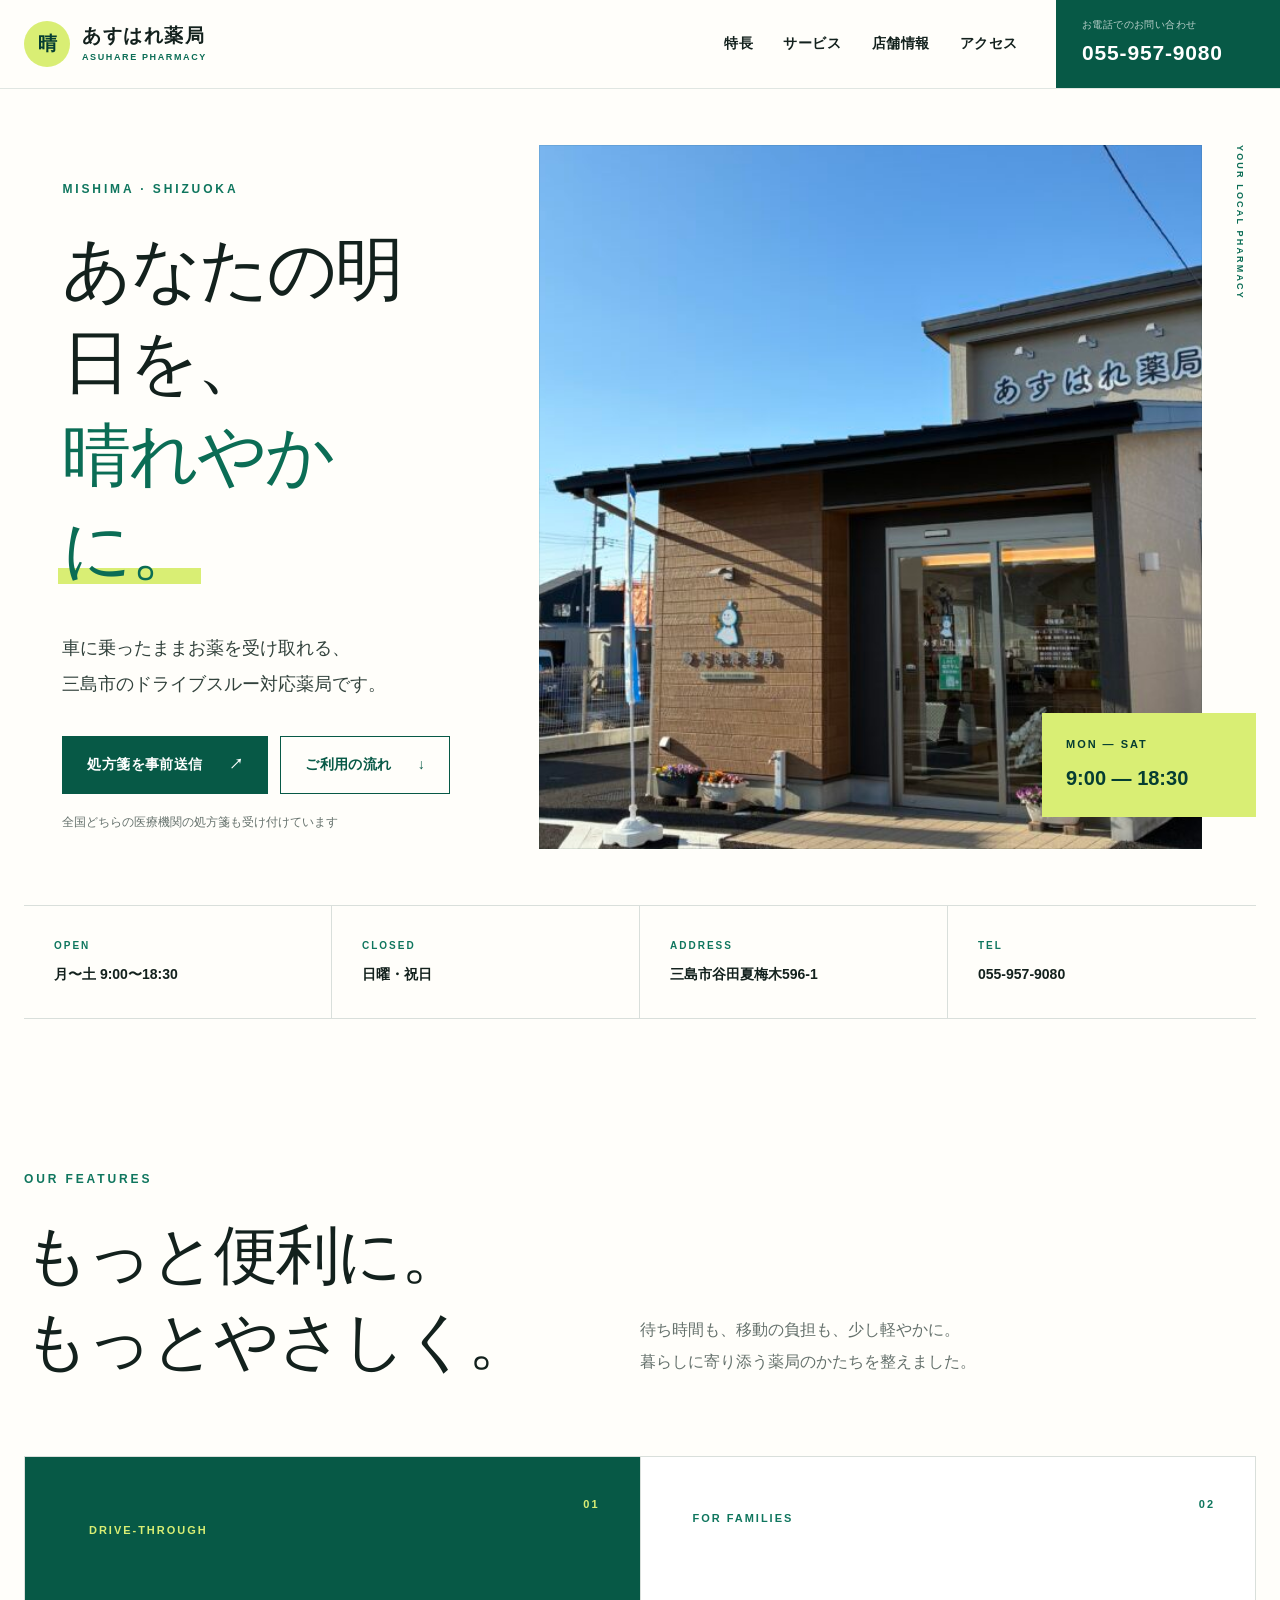
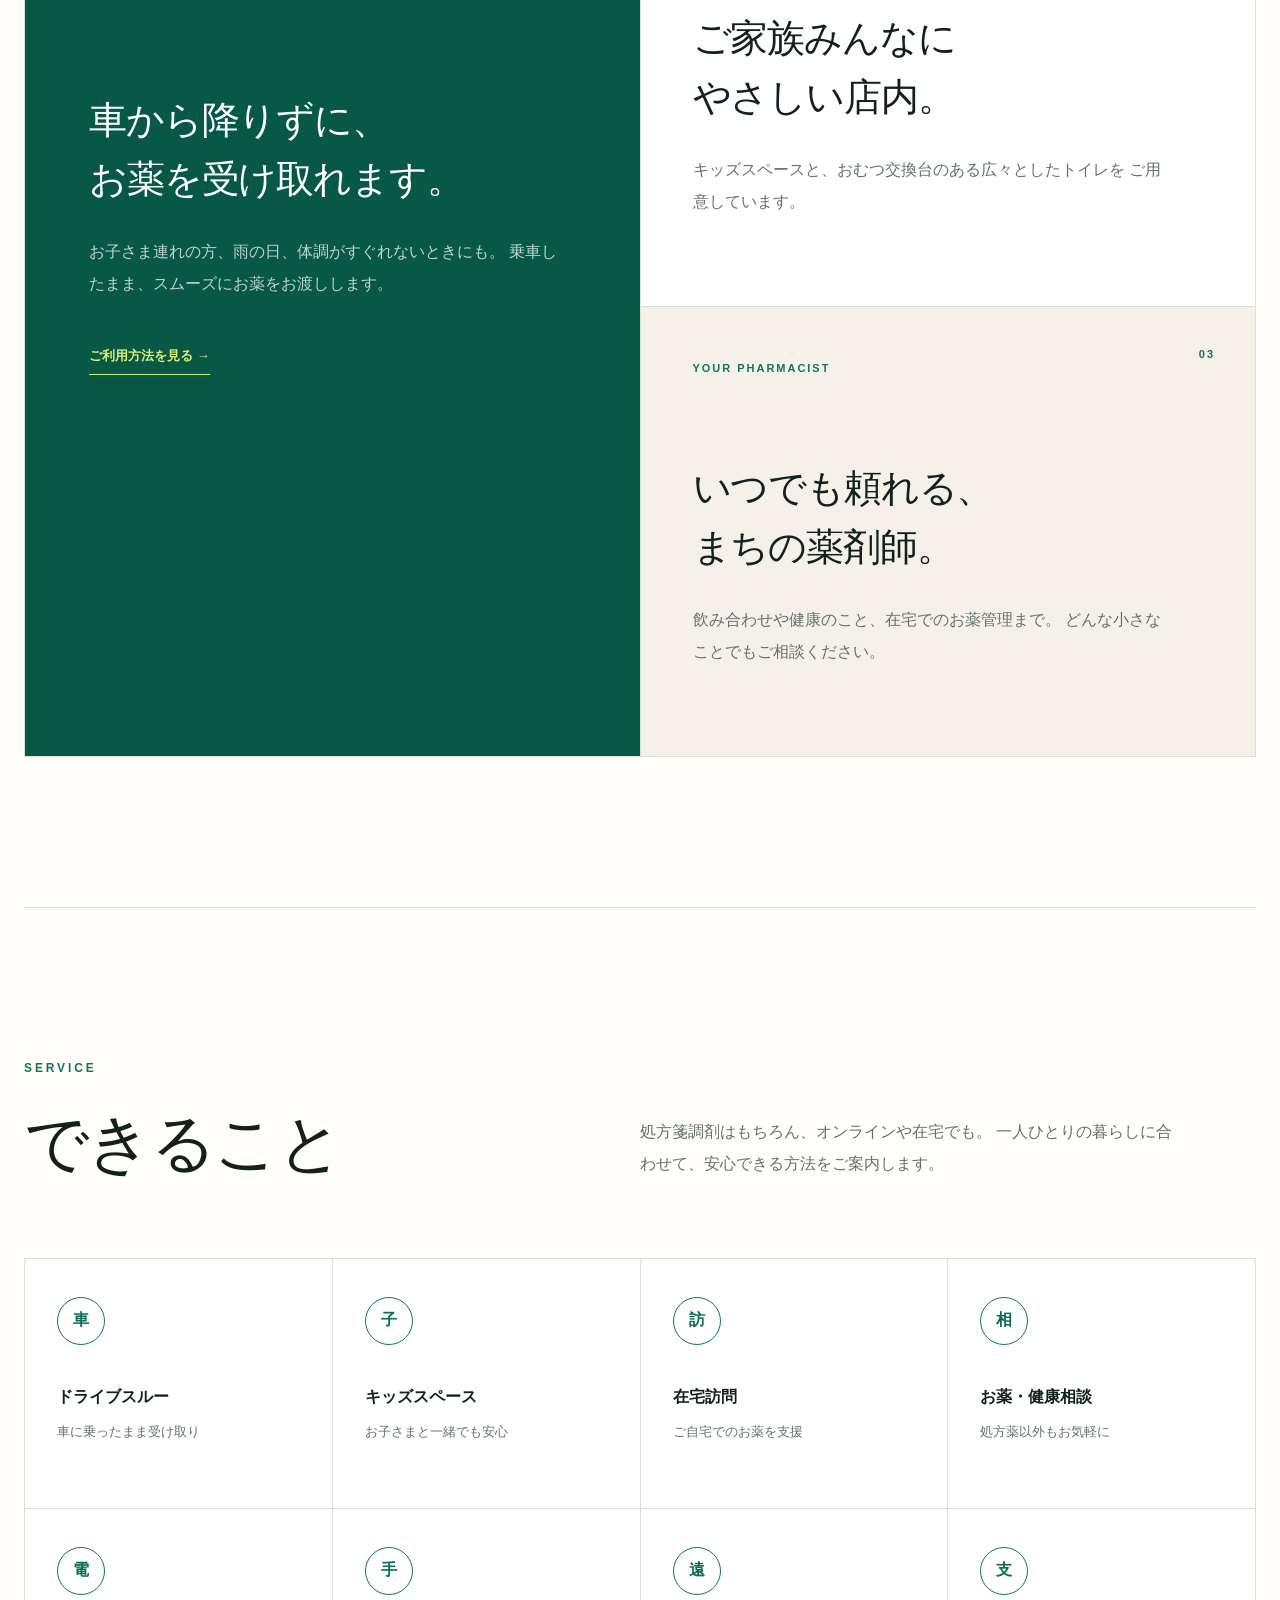
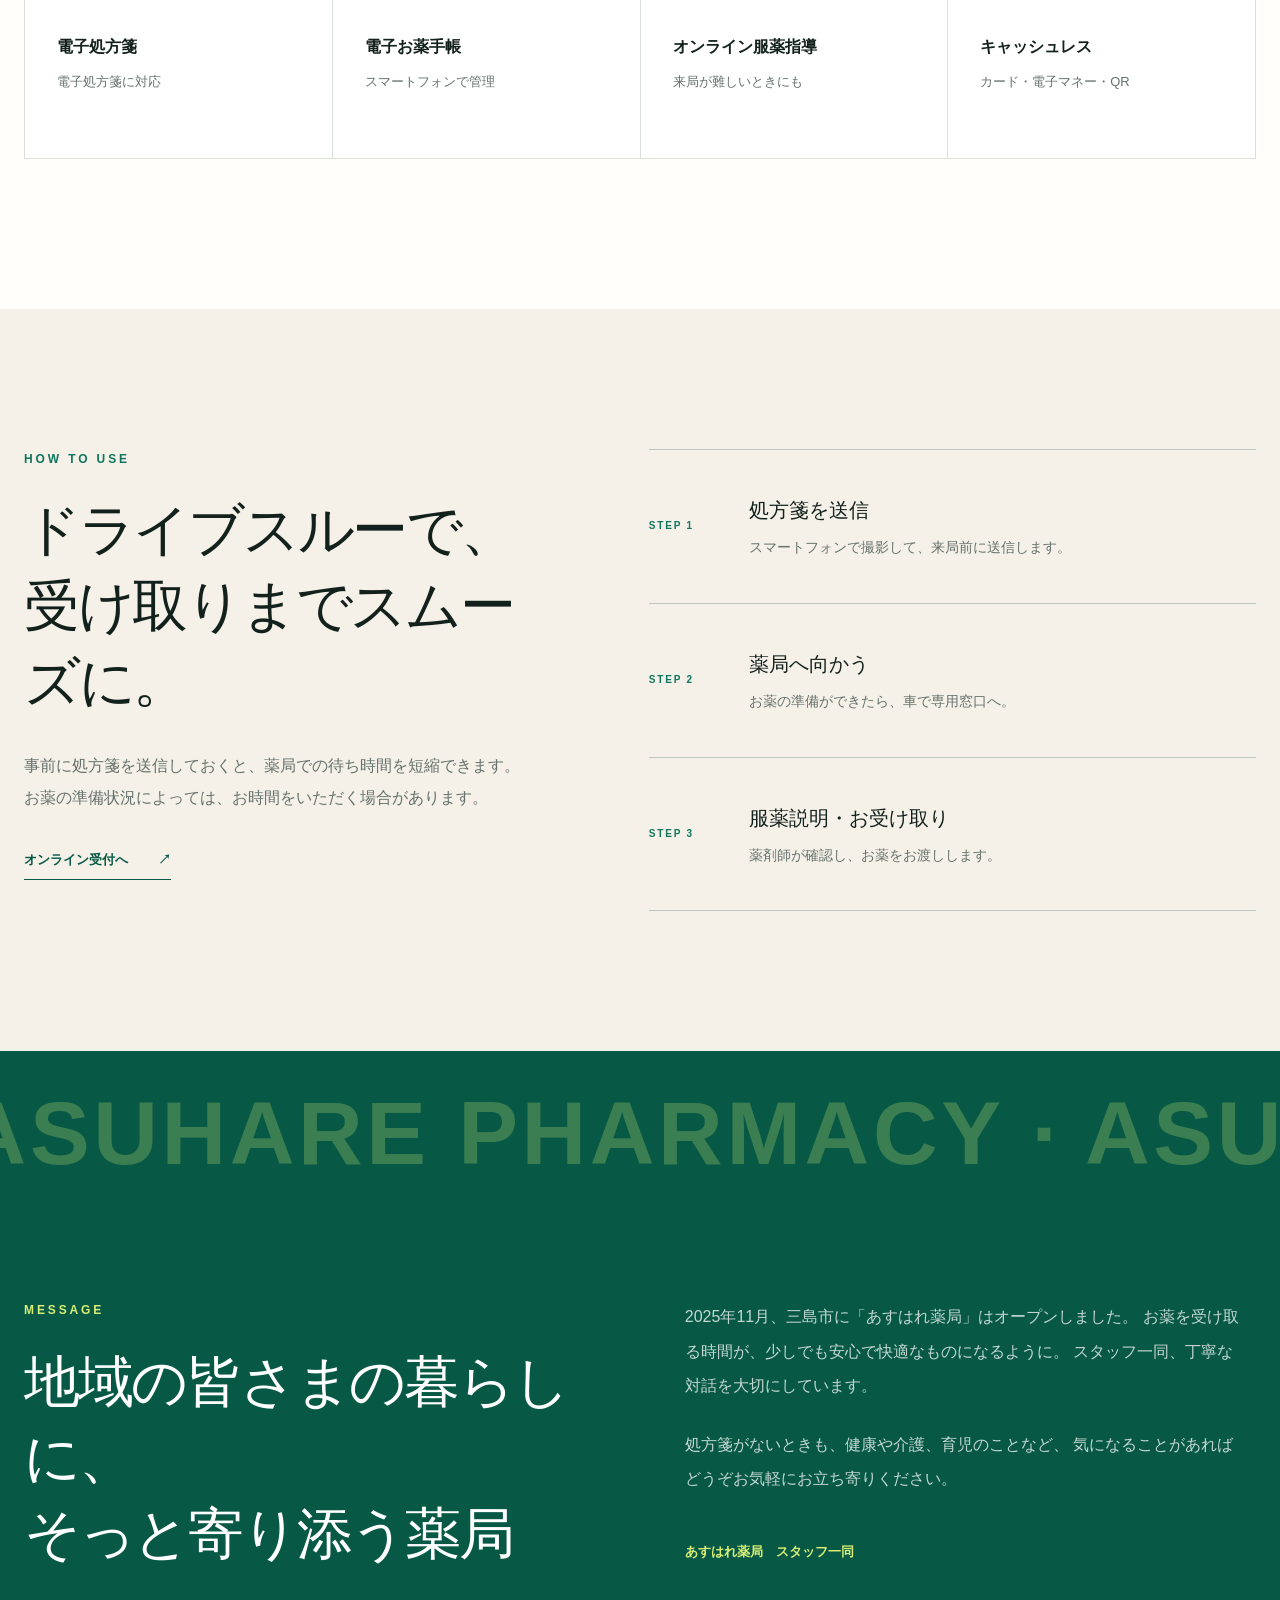
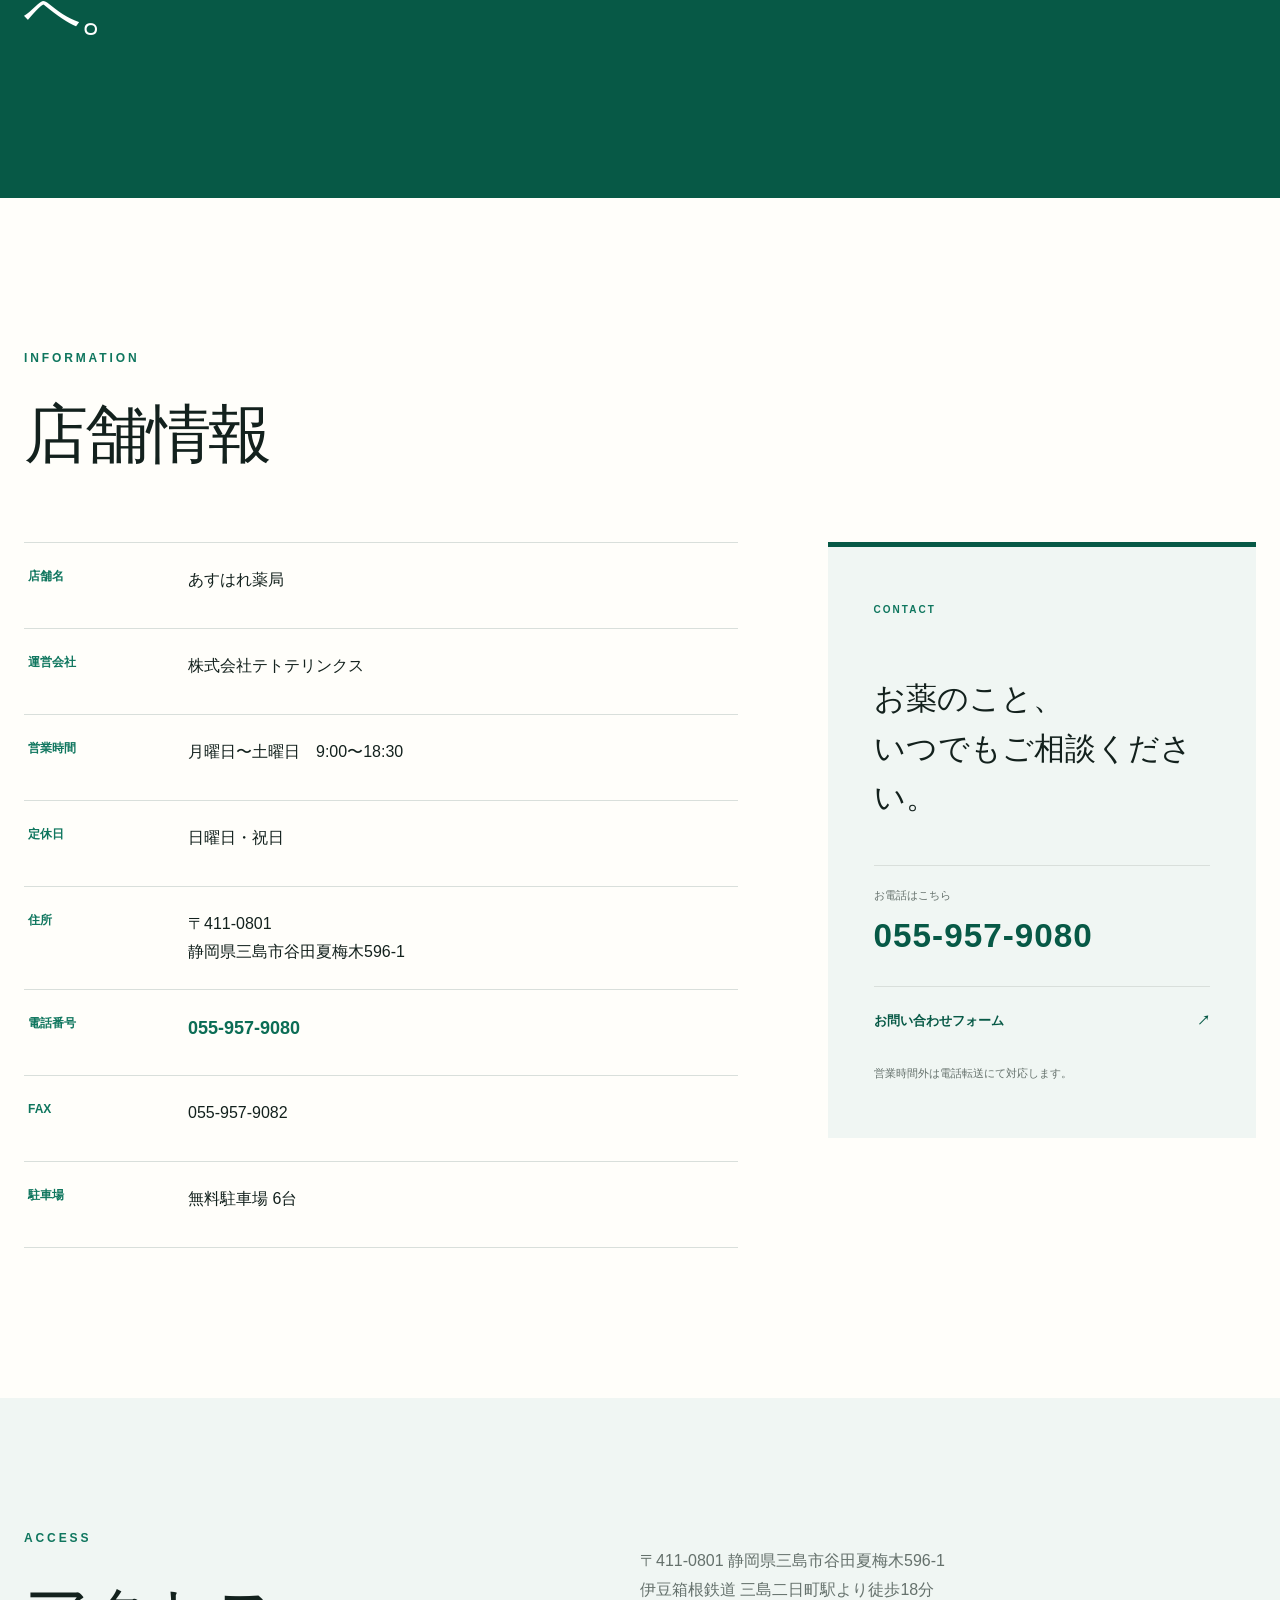
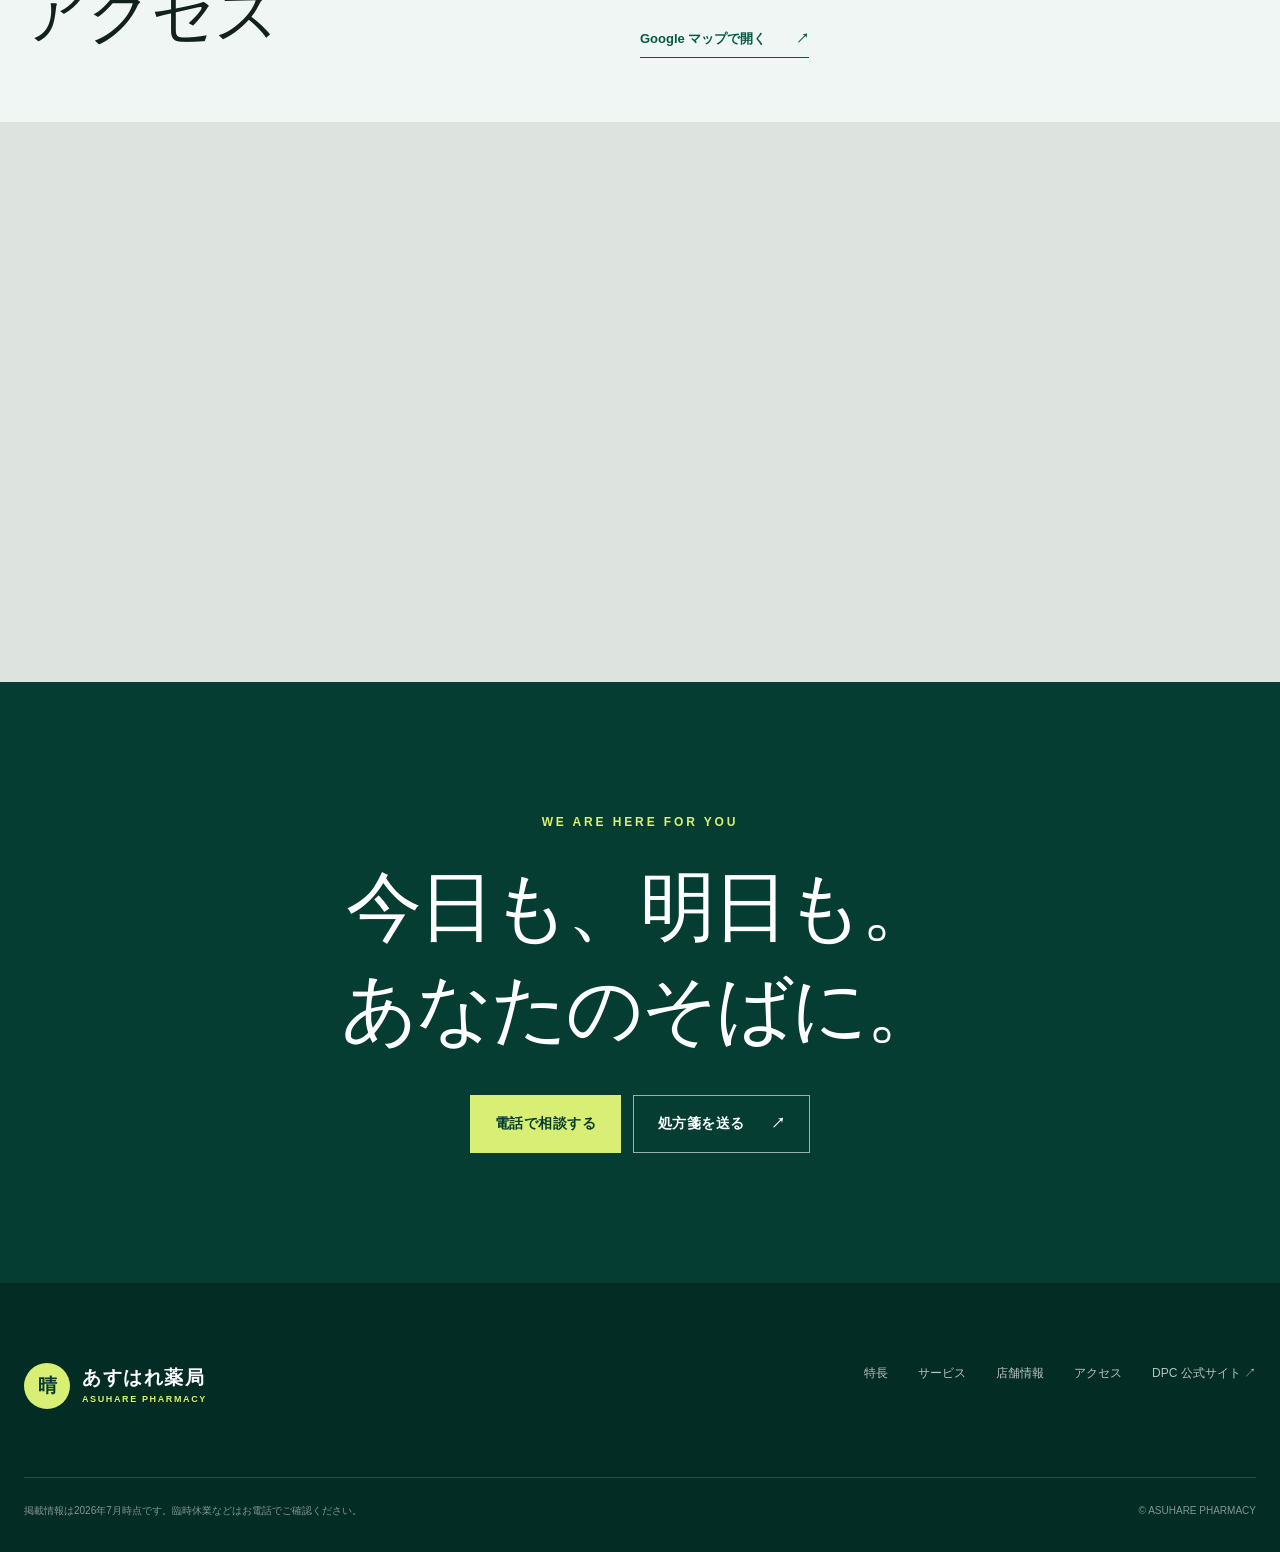
==== commit 630ce144: "Update site 20260919-093955" ====
--- a/index.html
+++ b/index.html
@@ -10,14 +10,21 @@
     <meta name="description" content="静岡県三島市のあすはれ薬局。車に乗ったままお薬を受け取れるドライブスルー、キッズスペース、オンライン服薬指導、在宅訪問に対応しています。"/>
     <meta name="keywords" content="あすはれ薬局,三島市,調剤薬局,ドライブスルー薬局,処方箋,オンライン服薬指導"/>
     <meta name="robots" content="index, follow"/>
+    <link rel="canonical" href="https://tetote-links.co.jp/"/>
     <meta property="og:title" content="あすはれ薬局｜あなたの明日を、晴れやかに。"/>
     <meta property="og:description" content="三島市のドライブスルー対応薬局。月〜土曜 9:00〜18:30営業。"/>
+    <meta property="og:url" content="https://tetote-links.co.jp/"/>
+    <meta property="og:image" content="https://tetote-links.co.jp/images/asuhare-exterior.jpeg"/>
+    <meta property="og:image:width" content="800"/>
+    <meta property="og:image:height" content="600"/>
+    <meta property="og:image:alt" content="あすはれ薬局の外観"/>
     <meta property="og:site_name" content="あすはれ薬局"/>
     <meta property="og:type" content="website"/>
     <meta property="og:locale" content="ja_JP"/>
-    <meta name="twitter:card" content="summary"/>
+    <meta name="twitter:card" content="summary_large_image"/>
     <meta name="twitter:title" content="あすはれ薬局"/>
     <meta name="twitter:description" content="三島市のドライブスルー対応薬局。"/>
+    <meta name="twitter:image" content="https://tetote-links.co.jp/images/asuhare-exterior.jpeg"/>
     <meta name="theme-color" content="#075946"/>
   </head>
   <body><a class="skip-link" href="#main">本文へ移動</a>
@@ -27,7 +34,7 @@
         </nav>
         <a class="header-phone" href="tel:0559579080"><small>お電話でのお問い合わせ</small><strong>055-957-9080</strong></a>
         <details class="mobile-menu">
-          <summary aria-label="メニューを開く"><span></span><span></span><span></span>
+          <summary aria-label="メニュー"><span></span><span></span><span></span>
           </summary>
           <nav aria-label="モバイルナビゲーション"><a href="#features">特長</a><a href="#services">サービス</a><a href="#information">店舗情報</a><a href="#access">アクセス</a><a href="tel:0559579080">電話する</a>
           </nav>
@@ -339,7 +346,13 @@
   </footer>
   <nav class="mobile-fixed" aria-label="クイックアクション"><a href="tel:0559579080">電話する</a><a href="https://clinics-app.com/pharmacy/88a5de13-a0f6-4448-9841-a842852be4b9" target="_blank" rel="noreferrer">処方箋を送る</a>
   </nav>
-  <script type="application/ld+json">{"@context":"https://schema.org","@type":"Pharmacy","name":"あすはれ薬局","image":"images/asuhare-exterior.jpeg","url":"https://dpc-net.ne.jp/storeinfo/shizuoka/shizuoka-asuhare/","telephone":"+81-55-957-9080","faxNumber":"+81-55-957-9082","email":"asuhare.ph@tetote-links.com","address":{"@type":"PostalAddress","postalCode":"411-0801","addressRegion":"静岡県","addressLocality":"三島市","streetAddress":"谷田夏梅木596-1","addressCountry":"JP"},"geo":{"@type":"GeoCoordinates","latitude":35.1083936,"longitude":138.9353442},"openingHoursSpecification":[{"@type":"OpeningHoursSpecification","dayOfWeek":["Monday","Tuesday","Wednesday","Thursday","Friday","Saturday"],"opens":"09:00","closes":"18:30"}],"sameAs":["https://dpc-net.ne.jp/storeinfo/shizuoka/shizuoka-asuhare/","https://clinics-app.com/pharmacy/88a5de13-a0f6-4448-9841-a842852be4b9"]}
+  <script type="application/ld+json">{"@context":"https://schema.org","@type":"Pharmacy","name":"あすはれ薬局","image":"https://tetote-links.co.jp/images/asuhare-exterior.jpeg","url":"https://tetote-links.co.jp/","telephone":"+81-55-957-9080","faxNumber":"+81-55-957-9082","email":"asuhare.ph@tetote-links.com","address":{"@type":"PostalAddress","postalCode":"411-0801","addressRegion":"静岡県","addressLocality":"三島市","streetAddress":"谷田夏梅木596-1","addressCountry":"JP"},"geo":{"@type":"GeoCoordinates","latitude":35.1083936,"longitude":138.9353442},"openingHoursSpecification":[{"@type":"OpeningHoursSpecification","dayOfWeek":["Monday","Tuesday","Wednesday","Thursday","Friday","Saturday"],"opens":"09:00","closes":"18:30"}],"sameAs":["https://dpc-net.ne.jp/storeinfo/shizuoka/shizuoka-asuhare/","https://clinics-app.com/pharmacy/88a5de13-a0f6-4448-9841-a842852be4b9"]}
+  </script>
+  <script>
+    // スマホメニュー：項目を選んだら閉じる（開いたままだと移動先の本文を覆うため）
+    document.querySelectorAll('.mobile-menu nav a').forEach(function (a) {
+      a.addEventListener('click', function () { a.closest('details').open = false; });
+    });
   </script>
 </body>
 </html>
--- a/assets/style.css
+++ b/assets/style.css
@@ -1,2 +1,2 @@
 /*! tailwindcss v4.2.1 | MIT License | https://tailwindcss.com */
-@layer theme{:root,:host{--font-sans:ui-sans-serif, system-ui, sans-serif, "Apple Color Emoji", "Segoe UI Emoji", "Segoe UI Symbol", "Noto Color Emoji";--font-mono:ui-monospace, SFMono-Regular, Menlo, Monaco, Consolas, "Liberation Mono", "Courier New", monospace;--spacing:.25rem;--default-font-family:var(--font-sans);--default-mono-font-family:var(--font-mono)}}@layer base{*,:after,:before,::backdrop{box-sizing:border-box;border:0 solid;margin:0;padding:0}::file-selector-button{box-sizing:border-box;border:0 solid;margin:0;padding:0}html,:host{-webkit-text-size-adjust:100%;tab-size:4;line-height:1.5;font-family:var(--default-font-family,ui-sans-serif, system-ui, sans-serif, "Apple Color Emoji", "Segoe UI Emoji", "Segoe UI Symbol", "Noto Color Emoji");font-feature-settings:var(--default-font-feature-settings,normal);font-variation-settings:var(--default-font-variation-settings,normal);-webkit-tap-highlight-color:transparent}hr{height:0;color:inherit;border-top-width:1px}abbr:where([title]){-webkit-text-decoration:underline dotted;text-decoration:underline dotted}h1,h2,h3,h4,h5,h6{font-size:inherit;font-weight:inherit}a{color:inherit;-webkit-text-decoration:inherit;-webkit-text-decoration:inherit;-webkit-text-decoration:inherit;-webkit-text-decoration:inherit;text-decoration:inherit}b,strong{font-weight:bolder}code,kbd,samp,pre{font-family:var(--default-mono-font-family,ui-monospace, SFMono-Regular, Menlo, Monaco, Consolas, "Liberation Mono", "Courier New", monospace);font-feature-settings:var(--default-mono-font-feature-settings,normal);font-variation-settings:var(--default-mono-font-variation-settings,normal);font-size:1em}small{font-size:80%}sub,sup{vertical-align:baseline;font-size:75%;line-height:0;position:relative}sub{bottom:-.25em}sup{top:-.5em}table{text-indent:0;border-color:inherit;border-collapse:collapse}:-moz-focusring{outline:auto}progress{vertical-align:baseline}summary{display:list-item}ol,ul,menu{list-style:none}img,svg,video,canvas,audio,iframe,embed,object{vertical-align:middle;display:block}img,video{max-width:100%;height:auto}button,input,select,optgroup,textarea{font:inherit;font-feature-settings:inherit;font-variation-settings:inherit;letter-spacing:inherit;color:inherit;opacity:1;background-color:#0000;border-radius:0}::file-selector-button{font:inherit;font-feature-settings:inherit;font-variation-settings:inherit;letter-spacing:inherit;color:inherit;opacity:1;background-color:#0000;border-radius:0}:where(select:is([multiple],[size])) optgroup{font-weight:bolder}:where(select:is([multiple],[size])) optgroup option{padding-inline-start:20px}::file-selector-button{margin-inline-end:4px}::placeholder{opacity:1}@supports (not ((-webkit-appearance:-apple-pay-button))) or (contain-intrinsic-size:1px){::placeholder{color:currentColor}@supports (color:color-mix(in lab, red, red)){::placeholder{color:color-mix(in oklab, currentcolor 50%, transparent)}}}textarea{resize:vertical}::-webkit-search-decoration{-webkit-appearance:none}::-webkit-date-and-time-value{min-height:1lh;text-align:inherit}::-webkit-datetime-edit{display:inline-flex}::-webkit-datetime-edit-fields-wrapper{padding:0}::-webkit-datetime-edit{padding-block:0}::-webkit-datetime-edit-year-field{padding-block:0}::-webkit-datetime-edit-month-field{padding-block:0}::-webkit-datetime-edit-day-field{padding-block:0}::-webkit-datetime-edit-hour-field{padding-block:0}::-webkit-datetime-edit-minute-field{padding-block:0}::-webkit-datetime-edit-second-field{padding-block:0}::-webkit-datetime-edit-millisecond-field{padding-block:0}::-webkit-datetime-edit-meridiem-field{padding-block:0}::-webkit-calendar-picker-indicator{line-height:1}:-moz-ui-invalid{box-shadow:none}button,input:where([type=button],[type=reset],[type=submit]){appearance:button}::file-selector-button{appearance:button}::-webkit-inner-spin-button{height:auto}::-webkit-outer-spin-button{height:auto}[hidden]:where(:not([hidden=until-found])){display:none!important}}@layer components;@layer utilities{.start{inset-inline-start:var(--spacing)}.table{display:table}}:root{--green-950:#053d32;--green-900:#075946;--green-800:#0b6d55;--green-700:#138267;--green-100:#dcebe5;--green-50:#f0f6f3;--lime:#d9ee74;--cream:#f5f1e8;--paper:#fffefa;--ink:#13211d;--muted:#65716c;--line:#d9dfdb;--white:#fff;--max:1240px}*{box-sizing:border-box}html{scroll-behavior:smooth;scroll-padding-top:88px}body{background:var(--paper);color:var(--ink);text-rendering:optimizelegibility;-webkit-font-smoothing:antialiased;margin:0;font-family:Noto Sans JP,Hiragino Kaku Gothic ProN,Yu Gothic,Meiryo,sans-serif;font-size:16px;line-height:1.8}body,button,a{-webkit-tap-highlight-color:transparent}a{color:inherit;text-decoration:none}img{max-width:100%;display:block}button,summary{font:inherit}::selection{background:var(--lime);color:var(--green-950)}.skip-link{z-index:999;background:var(--green-950);color:#fff;padding:10px 16px;transition:transform .2s;position:fixed;top:8px;left:8px;transform:translateY(-160%)}.skip-link:focus{transform:translateY(0)}.site-header{z-index:50;-webkit-backdrop-filter:blur(16px);backdrop-filter:blur(16px);background:#fffefaf5;border-bottom:1px solid #053d321f;position:sticky;top:0}.header-inner{align-items:center;gap:38px;width:min(100% - 48px,1400px);height:88px;margin:0 auto;display:flex}.brand{flex:none;align-items:center;gap:12px;display:inline-flex}.brand-mark{background:var(--lime);width:46px;height:46px;color:var(--green-950);border-radius:50%;place-items:center;font-family:Yu Mincho,Hiragino Mincho ProN,serif;font-size:19px;font-weight:700;display:grid}.brand-copy{flex-direction:column;line-height:1;display:flex}.brand-copy strong{letter-spacing:.08em;font-size:19px;font-weight:700}.brand-copy small{color:var(--green-800);letter-spacing:.18em;margin-top:8px;font-family:Arial,Helvetica,sans-serif;font-size:9px;font-weight:700}.desktop-nav{align-items:center;gap:30px;margin-left:auto;display:flex}.desktop-nav a{letter-spacing:.04em;font-size:14px;font-weight:600;position:relative}.desktop-nav a:after{background:var(--green-700);content:"";transform-origin:100%;height:2px;transition:transform .25s;position:absolute;bottom:-8px;left:0;right:0;transform:scaleX(0)}.desktop-nav a:hover:after,.desktop-nav a:focus-visible:after{transform-origin:0;transform:scaleX(1)}.header-phone{background:var(--green-900);color:#fff;flex-direction:column;justify-content:center;min-width:224px;height:88px;margin-right:-24px;padding:0 26px;display:flex}.header-phone small{color:#ffffffb8;letter-spacing:.04em;font-size:10px}.header-phone strong{letter-spacing:.04em;font-family:Arial,Helvetica,sans-serif;font-size:21px}.mobile-menu{display:none}.hero{grid-template-columns:minmax(420px,.82fr) minmax(520px,1.18fr);width:min(100% - 48px,1400px);min-height:710px;margin:0 auto;display:grid}.hero-copy{flex-direction:column;justify-content:center;padding:90px 6vw 72px 3vw;display:flex}.eyebrow{color:var(--green-700);letter-spacing:.24em;margin:0 0 22px;font-family:Arial,Helvetica,sans-serif;font-size:12px;font-weight:700}.hero h1,.section h2,.drive-section h2,.message-section h2,.access-section h2,.final-cta h2{letter-spacing:-.04em;margin:0;font-family:Yu Mincho,Hiragino Mincho ProN,serif;font-weight:500;line-height:1.35}.hero h1{font-size:clamp(48px,5.4vw,78px)}.hero h1 em{color:var(--green-800);font-style:normal;position:relative}.hero h1 em:after{z-index:-1;background:var(--lime);content:"";height:16px;position:absolute;bottom:4px;left:-4px;right:-4px}.hero-lead{color:#32423c;margin:34px 0 0;font-size:18px;line-height:2}.hero-actions,.final-actions{align-items:center;gap:12px;margin-top:34px;display:flex}.button{letter-spacing:.03em;border:1px solid #0000;justify-content:space-between;align-items:center;gap:26px;min-height:58px;padding:0 24px;font-size:14px;font-weight:700;transition:background-color .2s,border-color .2s,color .2s,transform .2s;display:inline-flex}.button:hover{transform:translateY(-2px)}.button:focus-visible,.text-link:focus-visible,.desktop-nav a:focus-visible,.footer-links a:focus-visible{outline:3px solid var(--lime);outline-offset:4px}.button-primary{background:var(--green-900);color:#fff}.button-primary:hover{background:var(--green-950)}.button-secondary{border-color:var(--green-900);color:var(--green-900)}.button-secondary:hover{background:var(--green-50)}.hero-note{color:var(--muted);margin:18px 0 0;font-size:12px}.hero-visual{min-width:0;padding:56px 54px 56px 10px;position:relative}.photo-frame{background:var(--green-100);height:100%;min-height:590px;position:relative;overflow:hidden}.photo-frame:after{content:"";pointer-events:none;border:1px solid #053d321a;position:absolute;inset:0}.photo-frame img{object-fit:cover;object-position:52% center;width:100%;height:100%}.hero-badge{background:var(--lime);width:214px;height:104px;color:var(--green-950);flex-direction:column;justify-content:center;padding:20px 24px;display:flex;position:absolute;bottom:88px;right:0}.hero-badge strong{letter-spacing:.18em;font-family:Arial,Helvetica,sans-serif;font-size:11px}.hero-badge span{margin-top:6px;font-family:Arial,Helvetica,sans-serif;font-size:20px;font-weight:700}.vertical-label{color:var(--green-800);letter-spacing:.24em;writing-mode:vertical-rl;margin:0;font-family:Arial,Helvetica,sans-serif;font-size:9px;font-weight:700;position:absolute;top:56px;right:8px}.quick-info{border-top:1px solid var(--line);border-bottom:1px solid var(--line);grid-template-columns:repeat(4,1fr);width:min(100% - 48px,1400px);margin:0 auto;display:grid}.quick-info>div,.quick-info>a{border-right:1px solid var(--line);flex-direction:column;justify-content:center;min-height:112px;padding:24px 30px;display:flex}.quick-info>:last-child{border-right:0}.quick-info span{color:var(--green-700);letter-spacing:.2em;font-family:Arial,Helvetica,sans-serif;font-size:10px;font-weight:700}.quick-info strong{margin-top:7px;font-size:14px;font-weight:600}.quick-info a:hover{background:var(--green-50)}.section{width:min(calc(100% - 48px), var(--max));margin:0 auto;padding:150px 0}.section-heading{grid-template-columns:1fr 1fr;align-items:end;margin-bottom:70px;display:grid}.section-heading .eyebrow{grid-column:1/-1}.section-heading h2,.service-intro h2{font-size:clamp(40px,5vw,64px)}.section-heading>p:last-child{color:var(--muted);margin:0 0 8px;line-height:2}.feature-list{border-top:1px solid var(--line);border-left:1px solid var(--line);grid-template-columns:1fr 1fr;display:grid}.feature-card{border-right:1px solid var(--line);border-bottom:1px solid var(--line);background:var(--white);min-height:450px;padding:52px;position:relative}.feature-card-large{background:var(--green-900);color:#fff;grid-row:span 2;min-height:620px;padding:64px}.feature-card-accent{background:var(--cream)}.feature-number{color:var(--green-700);letter-spacing:.18em;font-family:Arial,Helvetica,sans-serif;font-size:11px;font-weight:700;position:absolute;top:38px;right:40px}.feature-card-large .feature-number,.feature-card-large .feature-en{color:var(--lime)}.feature-en{color:var(--green-700);letter-spacing:.18em;margin:0 0 80px;font-family:Arial,Helvetica,sans-serif;font-size:11px;font-weight:700}.feature-card-large .feature-en{margin-bottom:150px}.feature-card h3{letter-spacing:-.03em;margin:0;font-family:Yu Mincho,Hiragino Mincho ProN,serif;font-size:clamp(27px,3vw,40px);font-weight:500;line-height:1.55}.feature-card>p:not(.feature-en){max-width:480px;color:var(--muted);margin:26px 0 0;line-height:2}.feature-card-large>p:not(.feature-en){color:#ffffffbd}.feature-card>a{color:var(--lime);border-bottom:1px solid;margin-top:44px;padding-bottom:7px;font-size:13px;font-weight:700;display:inline-block}.service-section{border-top:1px solid var(--line)}.service-intro{grid-template-columns:1fr 1fr;align-items:end;margin-bottom:70px;display:grid}.service-intro>p{max-width:540px;color:var(--muted);margin:0 0 8px;line-height:2}.service-grid{border-top:1px solid var(--line);border-left:1px solid var(--line);grid-template-columns:repeat(4,1fr);display:grid}.service-card{border-right:1px solid var(--line);border-bottom:1px solid var(--line);background:var(--white);min-height:250px;padding:38px 32px;transition:background-color .2s,color .2s}.service-card:hover{background:var(--green-900);color:#fff}.service-mark{border:1px solid var(--green-700);width:48px;height:48px;color:var(--green-800);border-radius:50%;place-items:center;margin-bottom:38px;font-family:Yu Mincho,Hiragino Mincho ProN,serif;font-size:16px;font-weight:700;display:grid}.service-card:hover .service-mark{border-color:var(--lime);background:var(--lime);color:var(--green-950)}.service-card h3{margin:0;font-size:16px;font-weight:700}.service-card p{color:var(--muted);margin:8px 0 0;font-size:13px}.service-card:hover p{color:#ffffffb3}.drive-section{background:var(--cream);padding:140px 24px}.drive-inner{width:min(100%, var(--max));grid-template-columns:.9fr 1.1fr;gap:10vw;margin:0 auto;display:grid}.drive-copy h2{font-size:clamp(39px,4.4vw,60px)}.drive-copy>p:not(.eyebrow){max-width:500px;color:var(--muted);margin:30px 0 0;line-height:2}.text-link{border-bottom:1px solid var(--green-900);color:var(--green-900);align-items:center;gap:30px;margin-top:34px;padding-bottom:7px;font-size:13px;font-weight:700;display:inline-flex}.drive-steps{margin:0;padding:0;list-style:none}.drive-steps li{border-top:1px solid #bfc7c1;grid-template-columns:100px 1fr;align-items:center;min-height:154px;padding:30px 0;display:grid}.drive-steps li:last-child{border-bottom:1px solid #bfc7c1}.drive-steps>li>span{color:var(--green-700);letter-spacing:.18em;font-family:Arial,Helvetica,sans-serif;font-size:10px;font-weight:700}.drive-steps h3{margin:0;font-size:20px}.drive-steps p{color:var(--muted);margin:7px 0 0;font-size:14px}.message-section{background:var(--green-900);color:#fff;padding:0 0 150px;overflow:hidden}.message-rule{color:#d9ee7440;letter-spacing:.04em;white-space:nowrap;width:max-content;padding:38px 0 32px;font-family:Arial,Helvetica,sans-serif;font-size:clamp(42px,7vw,96px);font-weight:700;line-height:1;transform:translate(-3vw)}.message-inner{width:min(calc(100% - 48px), var(--max));grid-template-columns:1fr 1fr;gap:7vw;margin:90px auto 0;display:grid}.message-section .eyebrow{color:var(--lime)}.message-section h2{font-size:clamp(38px,4.4vw,58px)}.message-body{max-width:560px}.message-body p{color:#ffffffc2;margin:0 0 24px;line-height:2.15}.message-body .message-sign{color:var(--lime);margin-top:42px;font-size:13px;font-weight:700}.compact-heading{margin-bottom:64px;display:block}.compact-heading h2{font-size:clamp(44px,5vw,64px)}.information-layout{grid-template-columns:1.25fr .75fr;gap:7vw;display:grid}.information-list{border-top:1px solid var(--line);margin:0}.information-list>div{border-bottom:1px solid var(--line);grid-template-columns:160px 1fr;align-items:start;min-height:86px;padding:23px 4px;display:grid}.information-list dt{color:var(--green-700);font-size:12px;font-weight:700}.information-list dd{margin:0;line-height:1.75}.information-list dd a{color:var(--green-800);font-family:Arial,Helvetica,sans-serif;font-size:18px;font-weight:700}.contact-panel{background:var(--green-50);border-top:5px solid var(--green-900);align-self:start;padding:54px 46px}.contact-label{color:var(--green-700);letter-spacing:.2em;margin:0 0 55px;font-family:Arial,Helvetica,sans-serif;font-size:10px;font-weight:700}.contact-panel h3{margin:0;font-family:Yu Mincho,Hiragino Mincho ProN,serif;font-size:31px;font-weight:500;line-height:1.6}.contact-phone{border-top:1px solid var(--line);border-bottom:1px solid var(--line);flex-direction:column;margin-top:42px;padding:20px 0;display:flex}.contact-phone span{color:var(--muted);font-size:11px}.contact-phone strong{color:var(--green-900);letter-spacing:.03em;font-family:Arial,Helvetica,sans-serif;font-size:clamp(24px,2.6vw,34px)}.contact-mail{color:var(--green-900);justify-content:space-between;margin-top:22px;font-size:13px;font-weight:700;display:flex}.contact-panel small{color:var(--muted);margin-top:32px;font-size:11px;display:block}.access-section{background:var(--green-50);padding:130px 0 0}.access-heading{width:min(calc(100% - 48px), var(--max));grid-template-columns:1fr 1fr;align-items:end;margin:0 auto 64px;display:grid}.access-heading h2{font-size:clamp(44px,5vw,64px)}.access-heading>div:last-child p{color:var(--muted);margin:0;line-height:1.8}.access-heading .text-link{margin-top:22px}.map-wrap{filter:saturate(.68)contrast(1.02);background:#d9e2dc;height:560px}.map-wrap iframe{border:0;display:block}.final-cta{background:var(--green-950);color:#fff;text-align:center;padding:130px 24px}.final-cta .eyebrow{color:var(--lime)}.final-cta h2{font-size:clamp(46px,6vw,76px)}.final-actions{justify-content:center}.button-light{background:var(--lime);color:var(--green-950)}.button-light:hover{background:#fff}.button-outline-light{color:#fff;border-color:#fff9}.button-outline-light:hover{color:var(--green-950);background:#fff;border-color:#fff}.site-footer{color:#fff;background:#032c24;padding:80px 24px 32px}.footer-main,.footer-bottom{width:min(100%, var(--max));justify-content:space-between;gap:40px;margin:0 auto;display:flex}.brand-footer .brand-copy small{color:var(--lime)}.footer-links{align-items:flex-start;gap:30px;display:flex}.footer-links a{color:#ffffffb8;font-size:12px}.footer-links a:hover{color:var(--lime)}.footer-bottom{border-top:1px solid #ffffff29;margin-top:68px;padding-top:24px}.footer-bottom p{color:#ffffff80;margin:0;font-size:10px}.mobile-fixed{display:none}@media (width<=1080px){.header-inner{gap:24px}.desktop-nav{gap:18px}.header-phone{display:none}.hero{grid-template-columns:.9fr 1.1fr;min-height:630px}.hero-copy{padding-left:1vw;padding-right:4vw}.hero-visual{padding-right:36px}.photo-frame{min-height:520px}.feature-card{padding:42px}.feature-card-large{padding:52px}.service-grid{grid-template-columns:repeat(2,1fr)}}@media (width<=820px){html{scroll-padding-top:72px}.site-header{position:sticky}.header-inner{width:calc(100% - 32px);height:72px}.brand-mark{width:39px;height:39px;font-size:16px}.brand-copy strong{font-size:16px}.brand-copy small{margin-top:6px;font-size:7px}.desktop-nav{display:none}.mobile-menu{margin-left:auto;display:block;position:relative}.mobile-menu summary{cursor:pointer;flex-direction:column;justify-content:center;align-items:center;gap:5px;width:44px;height:44px;list-style:none;display:flex}.mobile-menu summary::-webkit-details-marker{display:none}.mobile-menu summary span{background:var(--green-950);width:23px;height:1px;transition:transform .2s}.mobile-menu[open] summary span:first-child{transform:translateY(6px)rotate(45deg)}.mobile-menu[open] summary span:nth-child(2){opacity:0}.mobile-menu[open] summary span:nth-child(3){transform:translateY(-6px)rotate(-45deg)}.mobile-menu nav{background:var(--green-950);color:#fff;flex-direction:column;width:min(320px,88vw);padding:18px 24px;display:flex;position:absolute;top:55px;right:-16px;box-shadow:0 20px 40px #053d3229}.mobile-menu nav a{border-bottom:1px solid #ffffff26;padding:14px 2px;font-size:14px}.hero{grid-template-columns:1fr;width:100%;min-height:0}.hero-copy{padding:70px 24px 48px}.hero h1{font-size:clamp(44px,12vw,64px)}.hero-lead{margin-top:26px;font-size:16px}.hero-actions{flex-direction:column;align-items:stretch}.button{width:100%}.hero-note{line-height:1.7}.hero-visual{padding:0 24px 74px}.photo-frame{aspect-ratio:4/3;min-height:0}.hero-badge{width:188px;height:92px;padding:16px 20px;bottom:36px;right:12px}.hero-badge span{font-size:17px}.vertical-label{display:none}.quick-info{grid-template-columns:1fr 1fr;width:calc(100% - 48px)}.quick-info>div,.quick-info>a{min-height:96px;padding:20px 16px}.quick-info>:nth-child(2){border-right:0}.quick-info>:nth-child(-n+2){border-bottom:1px solid var(--line)}.quick-info strong{font-size:12px}.section{width:calc(100% - 48px);padding:100px 0}.section-heading,.service-intro,.drive-inner,.message-inner,.information-layout,.access-heading{grid-template-columns:1fr}.section-heading,.service-intro{gap:28px;margin-bottom:48px}.section-heading h2,.service-intro h2{font-size:44px}.section-heading>p:last-child,.service-intro>p{font-size:14px}.feature-list{grid-template-columns:1fr}.feature-card,.feature-card-large{grid-row:auto;min-height:0;padding:42px 30px 48px}.feature-card-large .feature-en{margin-bottom:90px}.feature-en{margin-bottom:70px}.feature-card h3{font-size:31px}.service-grid{grid-template-columns:1fr 1fr}.service-card{min-height:220px;padding:28px 22px}.drive-section{padding:96px 24px}.drive-inner{gap:60px}.drive-copy h2{font-size:42px}.drive-steps li{grid-template-columns:78px 1fr}.message-section{padding-bottom:100px}.message-rule{padding-top:28px}.message-inner{gap:42px;width:calc(100% - 48px);margin-top:66px}.message-section h2{font-size:39px}.information-layout{gap:56px}.contact-panel{padding:42px 30px}.access-section{padding-top:96px}.access-heading{gap:32px;width:calc(100% - 48px)}.map-wrap,.map-wrap iframe{height:440px}.final-cta{padding:100px 24px}.final-actions{flex-direction:column;width:min(100%,440px);margin-left:auto;margin-right:auto}.footer-main,.footer-bottom{flex-direction:column}.footer-links{grid-template-columns:1fr 1fr;gap:16px 30px;display:grid}.footer-bottom{gap:8px;margin-top:48px}}@media (width<=540px){body{padding-bottom:62px}.desktop-only{display:none}.hero h1{font-size:43px}.hero h1 em:after{height:11px;bottom:2px}.hero-lead{font-size:15px}.quick-info{width:100%}.quick-info>div,.quick-info>a{padding:18px 14px}.section,.message-inner,.access-heading{width:calc(100% - 40px)}.section-heading h2,.service-intro h2,.drive-copy h2,.message-section h2,.compact-heading h2,.access-heading h2{font-size:37px}.service-grid{grid-template-columns:1fr}.service-card{min-height:0;padding:28px 26px}.service-mark{margin-bottom:24px}.drive-steps li{grid-template-columns:1fr;gap:12px}.information-list>div{grid-template-columns:1fr;gap:7px}.contact-panel h3{font-size:28px}.final-cta h2{font-size:43px}.site-footer{padding-bottom:44px}.mobile-fixed{z-index:60;background:var(--green-950);color:#fff;grid-template-columns:.9fr 1.1fr;height:62px;display:grid;position:fixed;bottom:0;left:0;right:0;box-shadow:0 -6px 22px #053d3226}.mobile-fixed a{place-items:center;font-size:13px;font-weight:700;display:grid}.mobile-fixed a:first-child{border-right:1px solid #ffffff2e}.mobile-fixed a:last-child{background:var(--lime);color:var(--green-950)}}@media (prefers-reduced-motion:reduce){html{scroll-behavior:auto}*,:before,:after{scroll-behavior:auto!important;transition-duration:.01ms!important}}
+@layer theme{:root,:host{--font-sans:ui-sans-serif, system-ui, sans-serif, "Apple Color Emoji", "Segoe UI Emoji", "Segoe UI Symbol", "Noto Color Emoji";--font-mono:ui-monospace, SFMono-Regular, Menlo, Monaco, Consolas, "Liberation Mono", "Courier New", monospace;--spacing:.25rem;--default-font-family:var(--font-sans);--default-mono-font-family:var(--font-mono)}}@layer base{*,:after,:before,::backdrop{box-sizing:border-box;border:0 solid;margin:0;padding:0}::file-selector-button{box-sizing:border-box;border:0 solid;margin:0;padding:0}html,:host{-webkit-text-size-adjust:100%;tab-size:4;line-height:1.5;font-family:var(--default-font-family,ui-sans-serif, system-ui, sans-serif, "Apple Color Emoji", "Segoe UI Emoji", "Segoe UI Symbol", "Noto Color Emoji");font-feature-settings:var(--default-font-feature-settings,normal);font-variation-settings:var(--default-font-variation-settings,normal);-webkit-tap-highlight-color:transparent}hr{height:0;color:inherit;border-top-width:1px}abbr:where([title]){-webkit-text-decoration:underline dotted;text-decoration:underline dotted}h1,h2,h3,h4,h5,h6{font-size:inherit;font-weight:inherit}a{color:inherit;-webkit-text-decoration:inherit;-webkit-text-decoration:inherit;-webkit-text-decoration:inherit;-webkit-text-decoration:inherit;text-decoration:inherit}b,strong{font-weight:bolder}code,kbd,samp,pre{font-family:var(--default-mono-font-family,ui-monospace, SFMono-Regular, Menlo, Monaco, Consolas, "Liberation Mono", "Courier New", monospace);font-feature-settings:var(--default-mono-font-feature-settings,normal);font-variation-settings:var(--default-mono-font-variation-settings,normal);font-size:1em}small{font-size:80%}sub,sup{vertical-align:baseline;font-size:75%;line-height:0;position:relative}sub{bottom:-.25em}sup{top:-.5em}table{text-indent:0;border-color:inherit;border-collapse:collapse}:-moz-focusring{outline:auto}progress{vertical-align:baseline}summary{display:list-item}ol,ul,menu{list-style:none}img,svg,video,canvas,audio,iframe,embed,object{vertical-align:middle;display:block}img,video{max-width:100%;height:auto}button,input,select,optgroup,textarea{font:inherit;font-feature-settings:inherit;font-variation-settings:inherit;letter-spacing:inherit;color:inherit;opacity:1;background-color:#0000;border-radius:0}::file-selector-button{font:inherit;font-feature-settings:inherit;font-variation-settings:inherit;letter-spacing:inherit;color:inherit;opacity:1;background-color:#0000;border-radius:0}:where(select:is([multiple],[size])) optgroup{font-weight:bolder}:where(select:is([multiple],[size])) optgroup option{padding-inline-start:20px}::file-selector-button{margin-inline-end:4px}::placeholder{opacity:1}@supports (not ((-webkit-appearance:-apple-pay-button))) or (contain-intrinsic-size:1px){::placeholder{color:currentColor}@supports (color:color-mix(in lab, red, red)){::placeholder{color:color-mix(in oklab, currentcolor 50%, transparent)}}}textarea{resize:vertical}::-webkit-search-decoration{-webkit-appearance:none}::-webkit-date-and-time-value{min-height:1lh;text-align:inherit}::-webkit-datetime-edit{display:inline-flex}::-webkit-datetime-edit-fields-wrapper{padding:0}::-webkit-datetime-edit{padding-block:0}::-webkit-datetime-edit-year-field{padding-block:0}::-webkit-datetime-edit-month-field{padding-block:0}::-webkit-datetime-edit-day-field{padding-block:0}::-webkit-datetime-edit-hour-field{padding-block:0}::-webkit-datetime-edit-minute-field{padding-block:0}::-webkit-datetime-edit-second-field{padding-block:0}::-webkit-datetime-edit-millisecond-field{padding-block:0}::-webkit-datetime-edit-meridiem-field{padding-block:0}::-webkit-calendar-picker-indicator{line-height:1}:-moz-ui-invalid{box-shadow:none}button,input:where([type=button],[type=reset],[type=submit]){appearance:button}::file-selector-button{appearance:button}::-webkit-inner-spin-button{height:auto}::-webkit-outer-spin-button{height:auto}[hidden]:where(:not([hidden=until-found])){display:none!important}}@layer components;@layer utilities{.start{inset-inline-start:var(--spacing)}.table{display:table}}:root{--green-950:#053d32;--green-900:#075946;--green-800:#0b6d55;--green-700:#0f765e;--green-100:#dcebe5;--green-50:#f0f6f3;--lime:#d9ee74;--cream:#f5f1e8;--paper:#fffefa;--ink:#13211d;--muted:#65716c;--line:#d9dfdb;--white:#fff;--max:1240px}*{box-sizing:border-box}html{scroll-behavior:smooth;scroll-padding-top:88px}body{background:var(--paper);color:var(--ink);text-rendering:optimizelegibility;-webkit-font-smoothing:antialiased;margin:0;font-family:Noto Sans JP,Hiragino Kaku Gothic ProN,Yu Gothic,Meiryo,sans-serif;font-size:16px;line-height:1.8}body,button,a{-webkit-tap-highlight-color:transparent}a{color:inherit;text-decoration:none}img{max-width:100%;display:block}button,summary{font:inherit}::selection{background:var(--lime);color:var(--green-950)}.skip-link{z-index:999;background:var(--green-950);color:#fff;padding:10px 16px;transition:transform .2s;position:fixed;top:8px;left:8px;transform:translateY(-160%)}.skip-link:focus{transform:translateY(0)}.site-header{z-index:50;-webkit-backdrop-filter:blur(16px);backdrop-filter:blur(16px);background:#fffefaf5;border-bottom:1px solid #053d321f;position:sticky;top:0}.header-inner{align-items:center;gap:38px;width:min(100% - 48px,1400px);height:88px;margin:0 auto;display:flex}.brand{flex:none;align-items:center;gap:12px;display:inline-flex}.brand-mark{background:var(--lime);width:46px;height:46px;color:var(--green-950);border-radius:50%;place-items:center;font-family:Yu Mincho,Hiragino Mincho ProN,serif;font-size:19px;font-weight:700;display:grid}.brand-copy{flex-direction:column;line-height:1;display:flex}.brand-copy strong{letter-spacing:.08em;font-size:19px;font-weight:700}.brand-copy small{color:var(--green-800);letter-spacing:.18em;margin-top:8px;font-family:Arial,Helvetica,sans-serif;font-size:9px;font-weight:700}.desktop-nav{align-items:center;gap:30px;margin-left:auto;display:flex}.desktop-nav a{letter-spacing:.04em;font-size:14px;font-weight:600;position:relative}.desktop-nav a:after{background:var(--green-700);content:"";transform-origin:100%;height:2px;transition:transform .25s;position:absolute;bottom:-8px;left:0;right:0;transform:scaleX(0)}.desktop-nav a:hover:after,.desktop-nav a:focus-visible:after{transform-origin:0;transform:scaleX(1)}.header-phone{background:var(--green-900);color:#fff;flex-direction:column;justify-content:center;min-width:224px;height:88px;margin-right:-24px;padding:0 26px;display:flex}.header-phone small{color:#ffffffb8;letter-spacing:.04em;font-size:10px}.header-phone strong{letter-spacing:.04em;font-family:Arial,Helvetica,sans-serif;font-size:21px}.mobile-menu{display:none}.hero{grid-template-columns:minmax(420px,.82fr) minmax(520px,1.18fr);width:min(100% - 48px,1400px);min-height:710px;margin:0 auto;display:grid}.hero-copy{flex-direction:column;justify-content:center;padding:90px 6vw 72px 3vw;display:flex}.eyebrow{color:var(--green-700);letter-spacing:.24em;margin:0 0 22px;font-family:Arial,Helvetica,sans-serif;font-size:12px;font-weight:700}.hero h1,.section h2,.drive-section h2,.message-section h2,.access-section h2,.final-cta h2{letter-spacing:-.04em;margin:0;font-family:Yu Mincho,Hiragino Mincho ProN,serif;font-weight:500;line-height:1.35}.hero h1{font-size:clamp(48px,5.4vw,78px)}.hero h1 em{color:var(--green-800);font-style:normal;position:relative}.hero h1 em:after{z-index:-1;background:var(--lime);content:"";height:16px;position:absolute;bottom:4px;left:-4px;right:-4px}.hero-lead{color:#32423c;margin:34px 0 0;font-size:18px;line-height:2}.hero-actions,.final-actions{align-items:center;gap:12px;margin-top:34px;display:flex}.button{letter-spacing:.03em;border:1px solid #0000;justify-content:space-between;align-items:center;gap:26px;min-height:58px;padding:0 24px;font-size:14px;font-weight:700;transition:background-color .2s,border-color .2s,color .2s,transform .2s;display:inline-flex}.button:hover{transform:translateY(-2px)}a:focus-visible,summary:focus-visible{outline:3px solid var(--green-900);outline-offset:4px}.feature-card-large a:focus-visible,.message-section a:focus-visible,.final-cta a:focus-visible,.site-footer a:focus-visible,.mobile-menu nav a:focus-visible,.mobile-fixed a:focus-visible{outline-color:var(--lime)}.button-primary{background:var(--green-900);color:#fff}.button-primary:hover{background:var(--green-950)}.button-secondary{border-color:var(--green-900);color:var(--green-900)}.button-secondary:hover{background:var(--green-50)}.hero-note{color:var(--muted);margin:18px 0 0;font-size:12px}.hero-visual{min-width:0;padding:56px 54px 56px 10px;position:relative}.photo-frame{background:var(--green-100);height:100%;min-height:590px;position:relative;overflow:hidden}.photo-frame:after{content:"";pointer-events:none;border:1px solid #053d321a;position:absolute;inset:0}.photo-frame img{object-fit:cover;object-position:52% center;width:100%;height:100%}.hero-badge{background:var(--lime);width:214px;height:104px;color:var(--green-950);flex-direction:column;justify-content:center;padding:20px 24px;display:flex;position:absolute;bottom:88px;right:0}.hero-badge strong{letter-spacing:.18em;font-family:Arial,Helvetica,sans-serif;font-size:11px}.hero-badge span{margin-top:6px;font-family:Arial,Helvetica,sans-serif;font-size:20px;font-weight:700}.vertical-label{color:var(--green-800);letter-spacing:.24em;writing-mode:vertical-rl;margin:0;font-family:Arial,Helvetica,sans-serif;font-size:9px;font-weight:700;position:absolute;top:56px;right:8px}.quick-info{border-top:1px solid var(--line);border-bottom:1px solid var(--line);grid-template-columns:repeat(4,1fr);width:min(100% - 48px,1400px);margin:0 auto;display:grid}.quick-info>div,.quick-info>a{border-right:1px solid var(--line);flex-direction:column;justify-content:center;min-height:112px;padding:24px 30px;display:flex}.quick-info>:last-child{border-right:0}.quick-info span{color:var(--green-700);letter-spacing:.2em;font-family:Arial,Helvetica,sans-serif;font-size:10px;font-weight:700}.quick-info strong{margin-top:7px;font-size:14px;font-weight:600}.quick-info a:hover{background:var(--green-50)}.section{width:min(calc(100% - 48px), var(--max));margin:0 auto;padding:150px 0}.section-heading{grid-template-columns:1fr 1fr;align-items:end;margin-bottom:70px;display:grid}.section-heading .eyebrow{grid-column:1/-1}.section-heading h2,.service-intro h2{font-size:clamp(40px,5vw,64px)}.section-heading>p:last-child{color:var(--muted);margin:0 0 8px;line-height:2}.feature-list{border-top:1px solid var(--line);border-left:1px solid var(--line);grid-template-columns:1fr 1fr;display:grid}.feature-card{border-right:1px solid var(--line);border-bottom:1px solid var(--line);background:var(--white);min-height:450px;padding:52px;position:relative}.feature-card-large{background:var(--green-900);color:#fff;grid-row:span 2;min-height:620px;padding:64px}.feature-card-accent{background:var(--cream)}.feature-number{color:var(--green-700);letter-spacing:.18em;font-family:Arial,Helvetica,sans-serif;font-size:11px;font-weight:700;position:absolute;top:38px;right:40px}.feature-card-large .feature-number,.feature-card-large .feature-en{color:var(--lime)}.feature-en{color:var(--green-700);letter-spacing:.18em;margin:0 0 80px;font-family:Arial,Helvetica,sans-serif;font-size:11px;font-weight:700}.feature-card-large .feature-en{margin-bottom:150px}.feature-card h3{letter-spacing:-.03em;margin:0;font-family:Yu Mincho,Hiragino Mincho ProN,serif;font-size:clamp(27px,3vw,40px);font-weight:500;line-height:1.55}.feature-card>p:not(.feature-en){max-width:480px;color:var(--muted);margin:26px 0 0;line-height:2}.feature-card-large>p:not(.feature-en){color:#ffffffbd}.feature-card>a{color:var(--lime);border-bottom:1px solid;margin-top:44px;padding-bottom:7px;font-size:13px;font-weight:700;display:inline-block}.service-section{border-top:1px solid var(--line)}.service-intro{grid-template-columns:1fr 1fr;align-items:end;margin-bottom:70px;display:grid}.service-intro>p{max-width:540px;color:var(--muted);margin:0 0 8px;line-height:2}.service-grid{border-top:1px solid var(--line);border-left:1px solid var(--line);grid-template-columns:repeat(4,1fr);display:grid}.service-card{border-right:1px solid var(--line);border-bottom:1px solid var(--line);background:var(--white);min-height:250px;padding:38px 32px;transition:background-color .2s,color .2s}.service-card:hover{background:var(--green-900);color:#fff}.service-mark{border:1px solid var(--green-700);width:48px;height:48px;color:var(--green-800);border-radius:50%;place-items:center;margin-bottom:38px;font-family:Yu Mincho,Hiragino Mincho ProN,serif;font-size:16px;font-weight:700;display:grid}.service-card:hover .service-mark{border-color:var(--lime);background:var(--lime);color:var(--green-950)}.service-card h3{margin:0;font-size:16px;font-weight:700}.service-card p{color:var(--muted);margin:8px 0 0;font-size:13px}.service-card:hover p{color:#ffffffb3}.drive-section{background:var(--cream);padding:140px 24px}.drive-inner{width:min(100%, var(--max));grid-template-columns:.9fr 1.1fr;gap:10vw;margin:0 auto;display:grid}.drive-copy h2{font-size:clamp(39px,4.4vw,60px)}.drive-copy>p:not(.eyebrow){max-width:500px;color:var(--muted);margin:30px 0 0;line-height:2}.text-link{border-bottom:1px solid var(--green-900);color:var(--green-900);align-items:center;gap:30px;margin-top:34px;padding-bottom:7px;font-size:13px;font-weight:700;display:inline-flex}.drive-steps{margin:0;padding:0;list-style:none}.drive-steps li{border-top:1px solid #bfc7c1;grid-template-columns:100px 1fr;align-items:center;min-height:154px;padding:30px 0;display:grid}.drive-steps li:last-child{border-bottom:1px solid #bfc7c1}.drive-steps>li>span{color:var(--green-700);letter-spacing:.18em;font-family:Arial,Helvetica,sans-serif;font-size:10px;font-weight:700}.drive-steps h3{margin:0;font-size:20px}.drive-steps p{color:var(--muted);margin:7px 0 0;font-size:14px}.message-section{background:var(--green-900);color:#fff;padding:0 0 150px;overflow:hidden}.message-rule{color:#d9ee7440;letter-spacing:.04em;white-space:nowrap;width:max-content;padding:38px 0 32px;font-family:Arial,Helvetica,sans-serif;font-size:clamp(42px,7vw,96px);font-weight:700;line-height:1;transform:translate(-3vw)}.message-inner{width:min(calc(100% - 48px), var(--max));grid-template-columns:1fr 1fr;gap:7vw;margin:90px auto 0;display:grid}.message-section .eyebrow{color:var(--lime)}.message-section h2{font-size:clamp(38px,4.4vw,58px)}.message-body{max-width:560px}.message-body p{color:#ffffffc2;margin:0 0 24px;line-height:2.15}.message-body .message-sign{color:var(--lime);margin-top:42px;font-size:13px;font-weight:700}.compact-heading{margin-bottom:64px;display:block}.compact-heading h2{font-size:clamp(44px,5vw,64px)}.information-layout{grid-template-columns:1.25fr .75fr;gap:7vw;display:grid}.information-list{border-top:1px solid var(--line);margin:0}.information-list>div{border-bottom:1px solid var(--line);grid-template-columns:160px 1fr;align-items:start;min-height:86px;padding:23px 4px;display:grid}.information-list dt{color:var(--green-700);font-size:12px;font-weight:700}.information-list dd{margin:0;line-height:1.75}.information-list dd a{color:var(--green-800);font-family:Arial,Helvetica,sans-serif;font-size:18px;font-weight:700}.contact-panel{background:var(--green-50);border-top:5px solid var(--green-900);align-self:start;padding:54px 46px}.contact-label{color:var(--green-700);letter-spacing:.2em;margin:0 0 55px;font-family:Arial,Helvetica,sans-serif;font-size:10px;font-weight:700}.contact-panel h3{margin:0;font-family:Yu Mincho,Hiragino Mincho ProN,serif;font-size:31px;font-weight:500;line-height:1.6}.contact-phone{border-top:1px solid var(--line);border-bottom:1px solid var(--line);flex-direction:column;margin-top:42px;padding:20px 0;display:flex}.contact-phone span{color:var(--muted);font-size:11px}.contact-phone strong{color:var(--green-900);letter-spacing:.03em;font-family:Arial,Helvetica,sans-serif;font-size:clamp(24px,2.6vw,34px)}.contact-mail{color:var(--green-900);justify-content:space-between;margin-top:22px;font-size:13px;font-weight:700;display:flex}.contact-panel small{color:var(--muted);margin-top:32px;font-size:11px;display:block}.access-section{background:var(--green-50);padding:130px 0 0}.access-heading{width:min(calc(100% - 48px), var(--max));grid-template-columns:1fr 1fr;align-items:end;margin:0 auto 64px;display:grid}.access-heading h2{font-size:clamp(44px,5vw,64px)}.access-heading>div:last-child p{color:var(--muted);margin:0;line-height:1.8}.access-heading .text-link{margin-top:22px}.map-wrap{filter:saturate(.68)contrast(1.02);background:#d9e2dc;height:560px}.map-wrap iframe{border:0;display:block}.final-cta{background:var(--green-950);color:#fff;text-align:center;padding:130px 24px}.final-cta .eyebrow{color:var(--lime)}.final-cta h2{font-size:clamp(46px,6vw,76px)}.final-actions{justify-content:center}.button-light{background:var(--lime);color:var(--green-950)}.button-light:hover{background:#fff}.button-outline-light{color:#fff;border-color:#fff9}.button-outline-light:hover{color:var(--green-950);background:#fff;border-color:#fff}.site-footer{color:#fff;background:#032c24;padding:80px 24px 32px}.footer-main,.footer-bottom{width:min(100%, var(--max));justify-content:space-between;gap:40px;margin:0 auto;display:flex}.brand-footer .brand-copy small{color:var(--lime)}.footer-links{align-items:flex-start;gap:30px;display:flex}.footer-links a{color:#ffffffb8;font-size:12px}.footer-links a:hover{color:var(--lime)}.footer-bottom{border-top:1px solid #ffffff29;margin-top:68px;padding-top:24px}.footer-bottom p{color:#ffffff80;margin:0;font-size:10px}.mobile-fixed{display:none}@media (width<=1080px){.header-inner{gap:24px}.desktop-nav{gap:18px}.header-phone{display:none}.hero{grid-template-columns:.9fr 1.1fr;min-height:630px}.hero-copy{padding-left:1vw;padding-right:4vw}.hero-visual{padding-right:36px}.photo-frame{min-height:520px}.feature-card{padding:42px}.feature-card-large{padding:52px}.service-grid{grid-template-columns:repeat(2,1fr)}}@media (width<=820px){html{scroll-padding-top:72px}.site-header{position:sticky}.header-inner{width:calc(100% - 32px);height:72px}.brand-mark{width:39px;height:39px;font-size:16px}.brand-copy strong{font-size:16px}.brand-copy small{margin-top:6px;font-size:7px}.desktop-nav{display:none}.mobile-menu{margin-left:auto;display:block;position:relative}.mobile-menu summary{cursor:pointer;flex-direction:column;justify-content:center;align-items:center;gap:5px;width:44px;height:44px;list-style:none;display:flex}.mobile-menu summary::-webkit-details-marker{display:none}.mobile-menu summary span{background:var(--green-950);width:23px;height:1px;transition:transform .2s}.mobile-menu[open] summary span:first-child{transform:translateY(6px)rotate(45deg)}.mobile-menu[open] summary span:nth-child(2){opacity:0}.mobile-menu[open] summary span:nth-child(3){transform:translateY(-6px)rotate(-45deg)}.mobile-menu nav{background:var(--green-950);color:#fff;flex-direction:column;width:min(320px,88vw);padding:18px 24px;display:flex;position:absolute;top:55px;right:-16px;box-shadow:0 20px 40px #053d3229}.mobile-menu nav a{border-bottom:1px solid #ffffff26;padding:14px 2px;font-size:14px}.hero{grid-template-columns:1fr;width:100%;min-height:0}.hero-copy{padding:70px 24px 48px}.hero h1{font-size:clamp(44px,12vw,64px)}.hero-lead{margin-top:26px;font-size:16px}.hero-actions{flex-direction:column;align-items:stretch}.button{width:100%}.hero-note{line-height:1.7}.hero-visual{padding:0 24px 74px}.photo-frame{aspect-ratio:4/3;min-height:0}.hero-badge{width:188px;height:92px;padding:16px 20px;bottom:36px;right:12px}.hero-badge span{font-size:17px}.vertical-label{display:none}.quick-info{grid-template-columns:1fr 1fr;width:calc(100% - 48px)}.quick-info>div,.quick-info>a{min-height:96px;padding:20px 16px}.quick-info>:nth-child(2){border-right:0}.quick-info>:nth-child(-n+2){border-bottom:1px solid var(--line)}.quick-info strong{font-size:12px}.section{width:calc(100% - 48px);padding:100px 0}.section-heading,.service-intro,.drive-inner,.message-inner,.information-layout,.access-heading{grid-template-columns:1fr}.section-heading,.service-intro{gap:28px;margin-bottom:48px}.section-heading h2,.service-intro h2{font-size:44px}.section-heading>p:last-child,.service-intro>p{font-size:14px}.feature-list{grid-template-columns:1fr}.feature-card,.feature-card-large{grid-row:auto;min-height:0;padding:42px 30px 48px}.feature-card-large .feature-en{margin-bottom:90px}.feature-en{margin-bottom:70px}.feature-card h3{font-size:31px}.service-grid{grid-template-columns:1fr 1fr}.service-card{min-height:220px;padding:28px 22px}.drive-section{padding:96px 24px}.drive-inner{gap:60px}.drive-copy h2{font-size:42px}.drive-steps li{grid-template-columns:78px 1fr}.message-section{padding-bottom:100px}.message-rule{padding-top:28px}.message-inner{gap:42px;width:calc(100% - 48px);margin-top:66px}.message-section h2{font-size:39px}.information-layout{gap:56px}.contact-panel{padding:42px 30px}.access-section{padding-top:96px}.access-heading{gap:32px;width:calc(100% - 48px)}.map-wrap,.map-wrap iframe{height:440px}.final-cta{padding:100px 24px}.final-actions{flex-direction:column;width:min(100%,440px);margin-left:auto;margin-right:auto}.footer-main,.footer-bottom{flex-direction:column}.footer-links{grid-template-columns:1fr 1fr;gap:16px 30px;display:grid}.footer-bottom{gap:8px;margin-top:48px}}@media (width<=540px){body{padding-bottom:62px}.desktop-only{display:none}.hero h1{font-size:43px}.hero h1 em:after{height:11px;bottom:2px}.hero-lead{font-size:15px}.quick-info{width:100%}.quick-info>div,.quick-info>a{padding:18px 14px}.section,.message-inner,.access-heading{width:calc(100% - 40px)}.section-heading h2,.service-intro h2,.drive-copy h2,.message-section h2,.compact-heading h2,.access-heading h2{font-size:37px}.service-grid{grid-template-columns:1fr}.service-card{min-height:0;padding:28px 26px}.service-mark{margin-bottom:24px}.drive-steps li{grid-template-columns:1fr;gap:12px}.information-list>div{grid-template-columns:1fr;gap:7px}.contact-panel h3{font-size:28px}.final-cta h2{font-size:43px}.site-footer{padding-bottom:44px}.mobile-fixed{z-index:60;background:var(--green-950);color:#fff;grid-template-columns:.9fr 1.1fr;height:62px;display:grid;position:fixed;bottom:0;left:0;right:0;box-shadow:0 -6px 22px #053d3226}.mobile-fixed a{place-items:center;font-size:13px;font-weight:700;display:grid}.mobile-fixed a:first-child{border-right:1px solid #ffffff2e}.mobile-fixed a:last-child{background:var(--lime);color:var(--green-950)}}@media (prefers-reduced-motion:reduce){html{scroll-behavior:auto}*,:before,:after{scroll-behavior:auto!important;transition-duration:.01ms!important}}
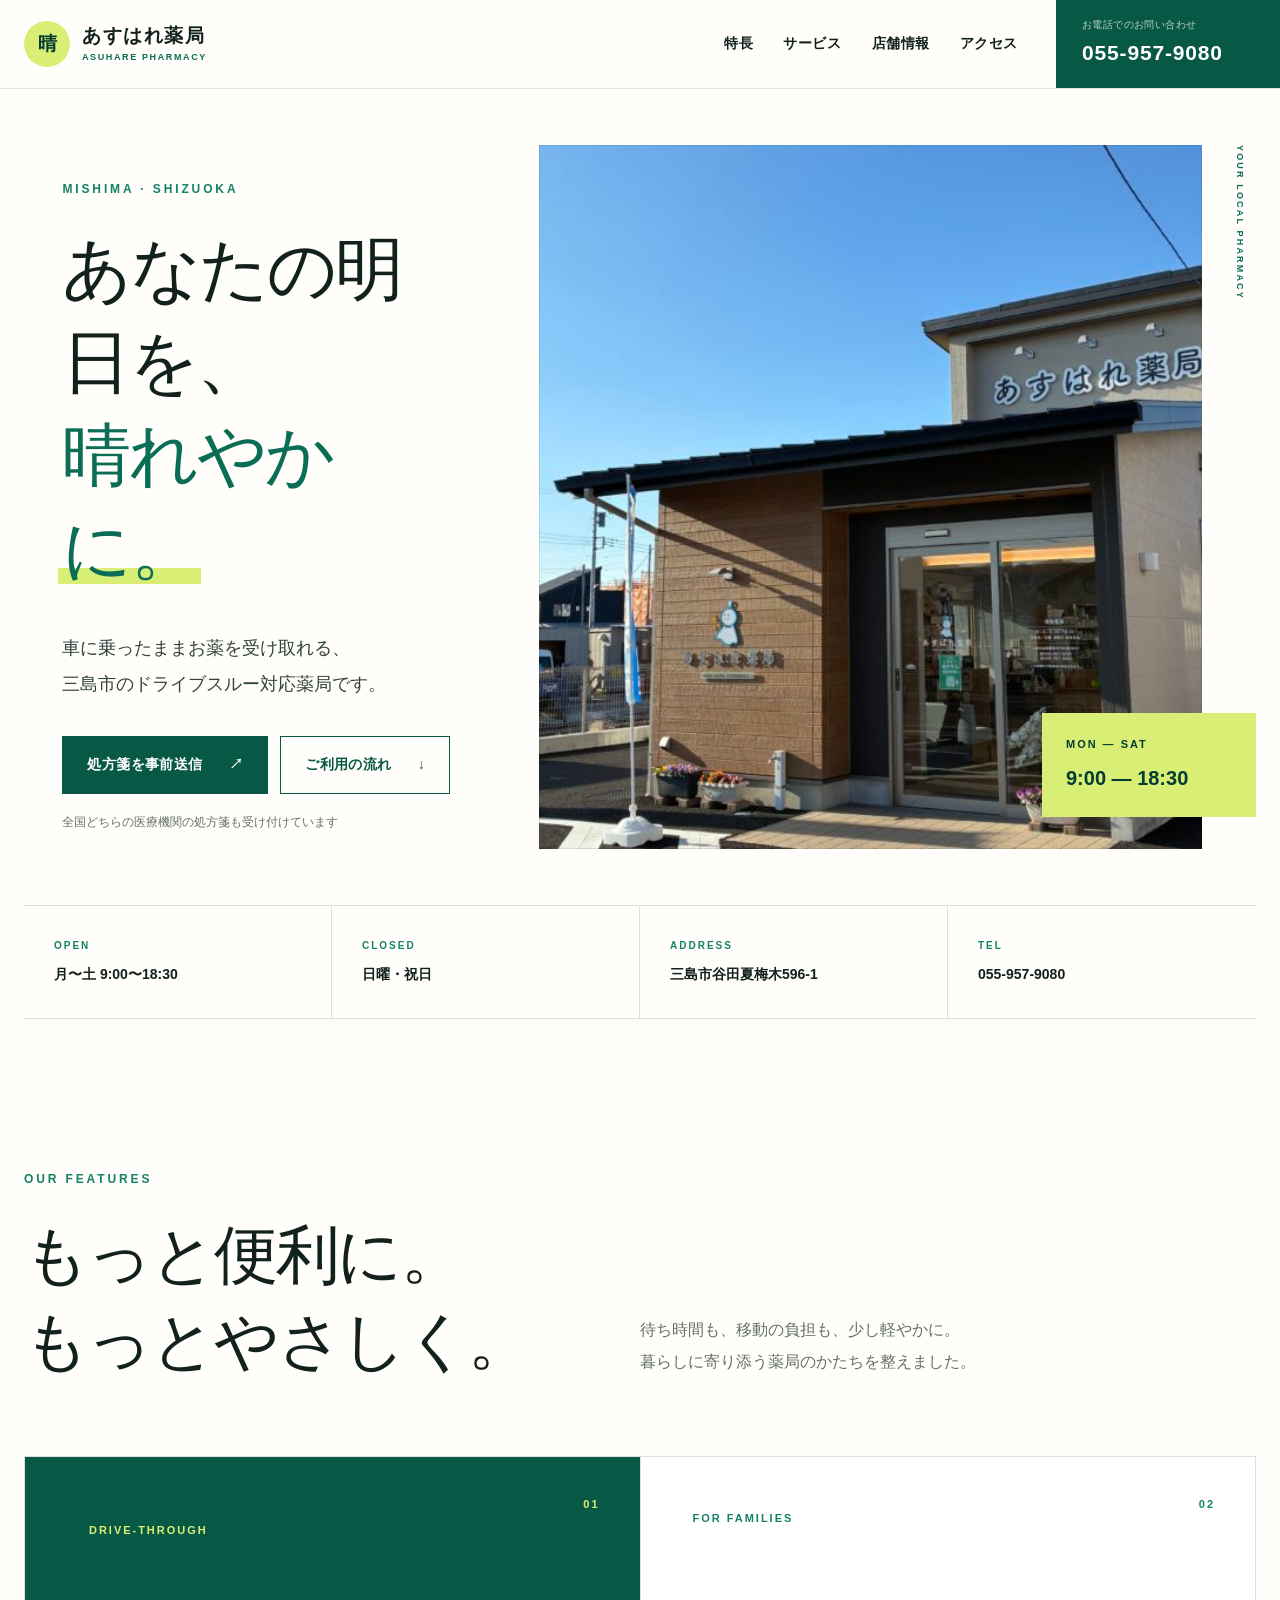
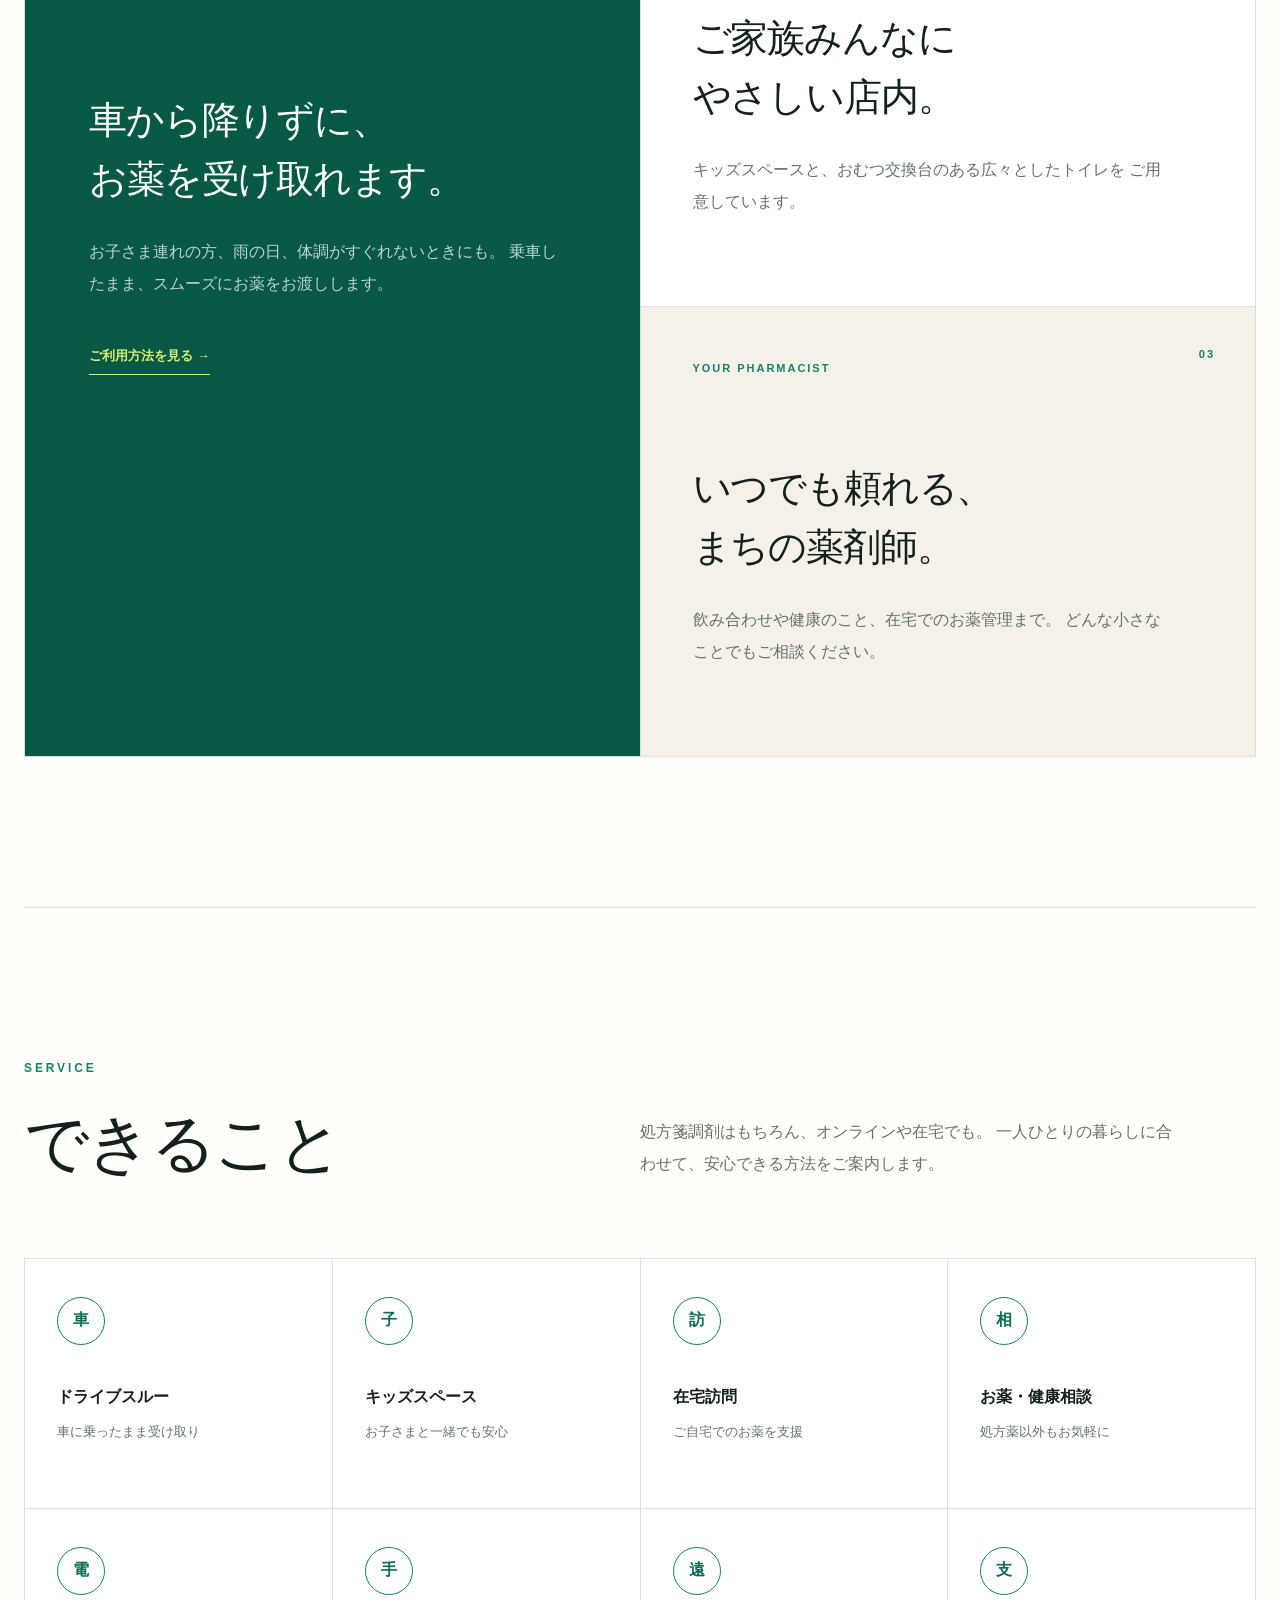
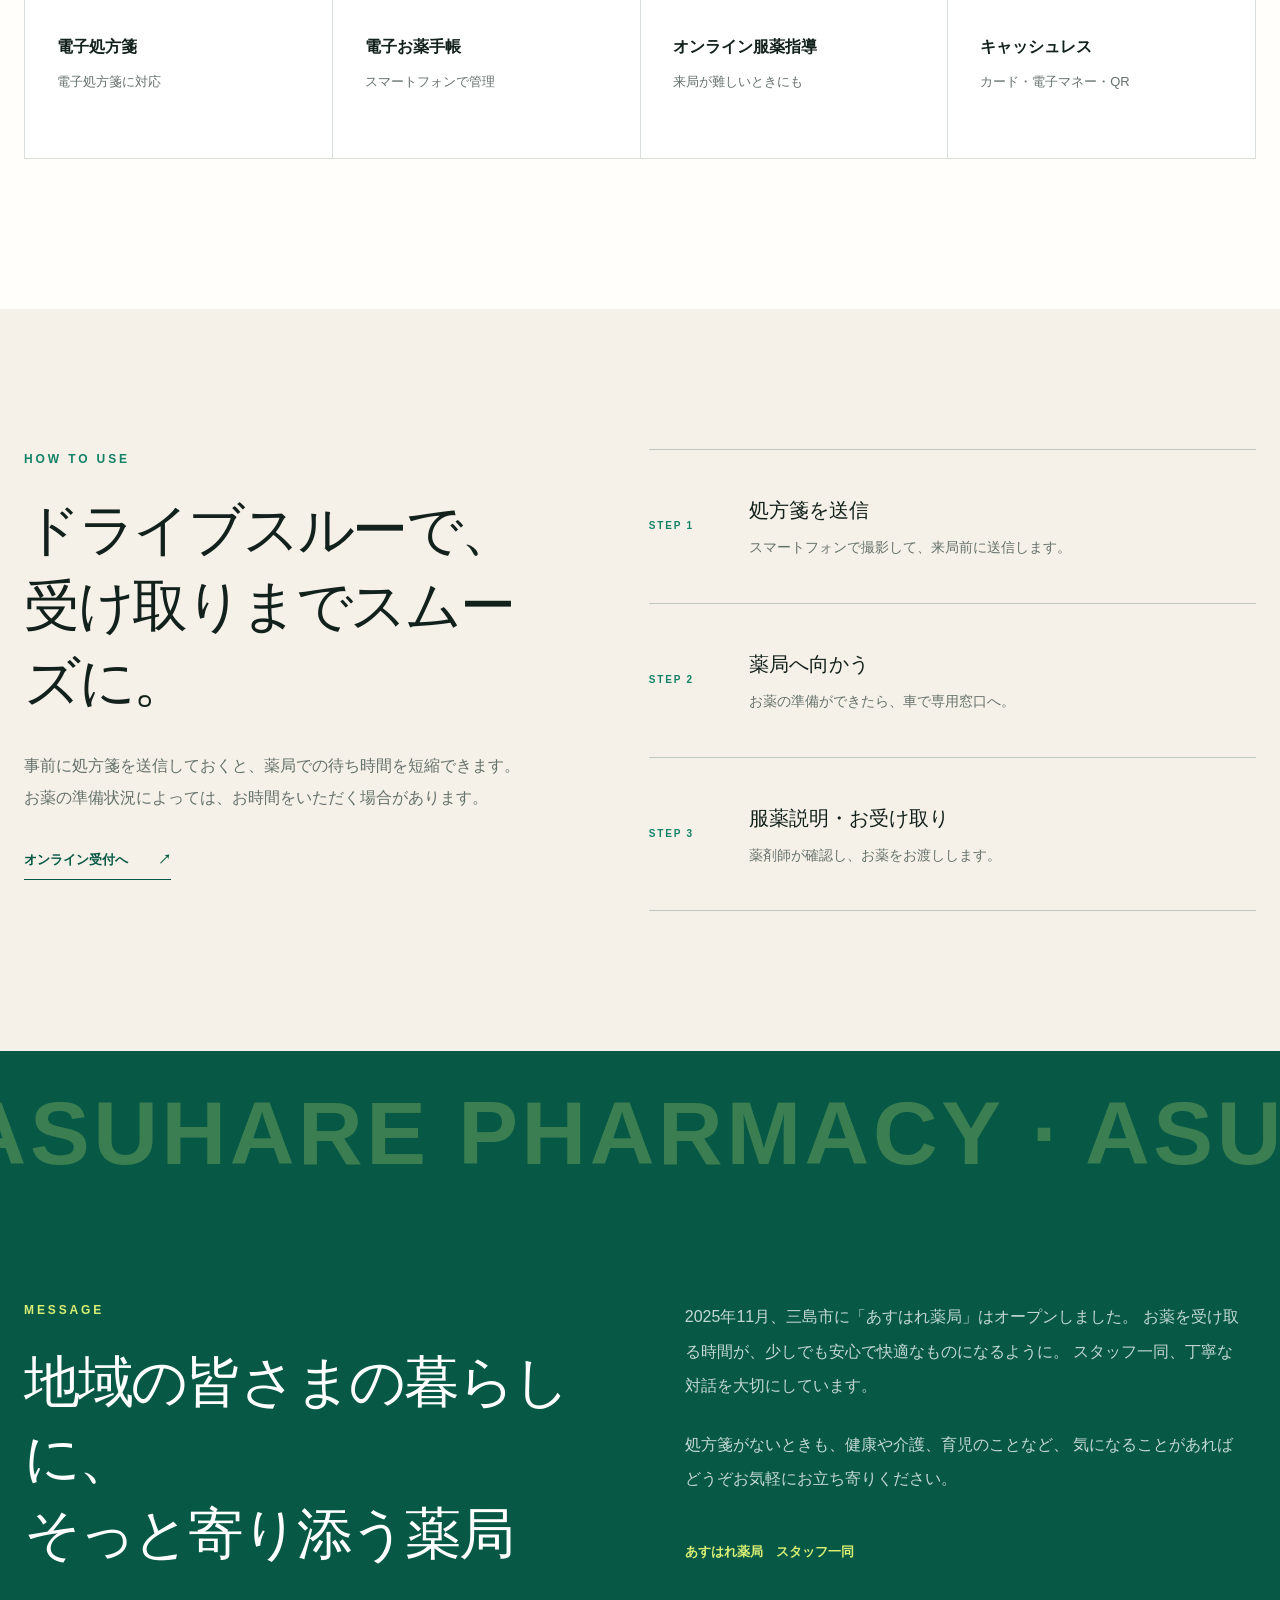
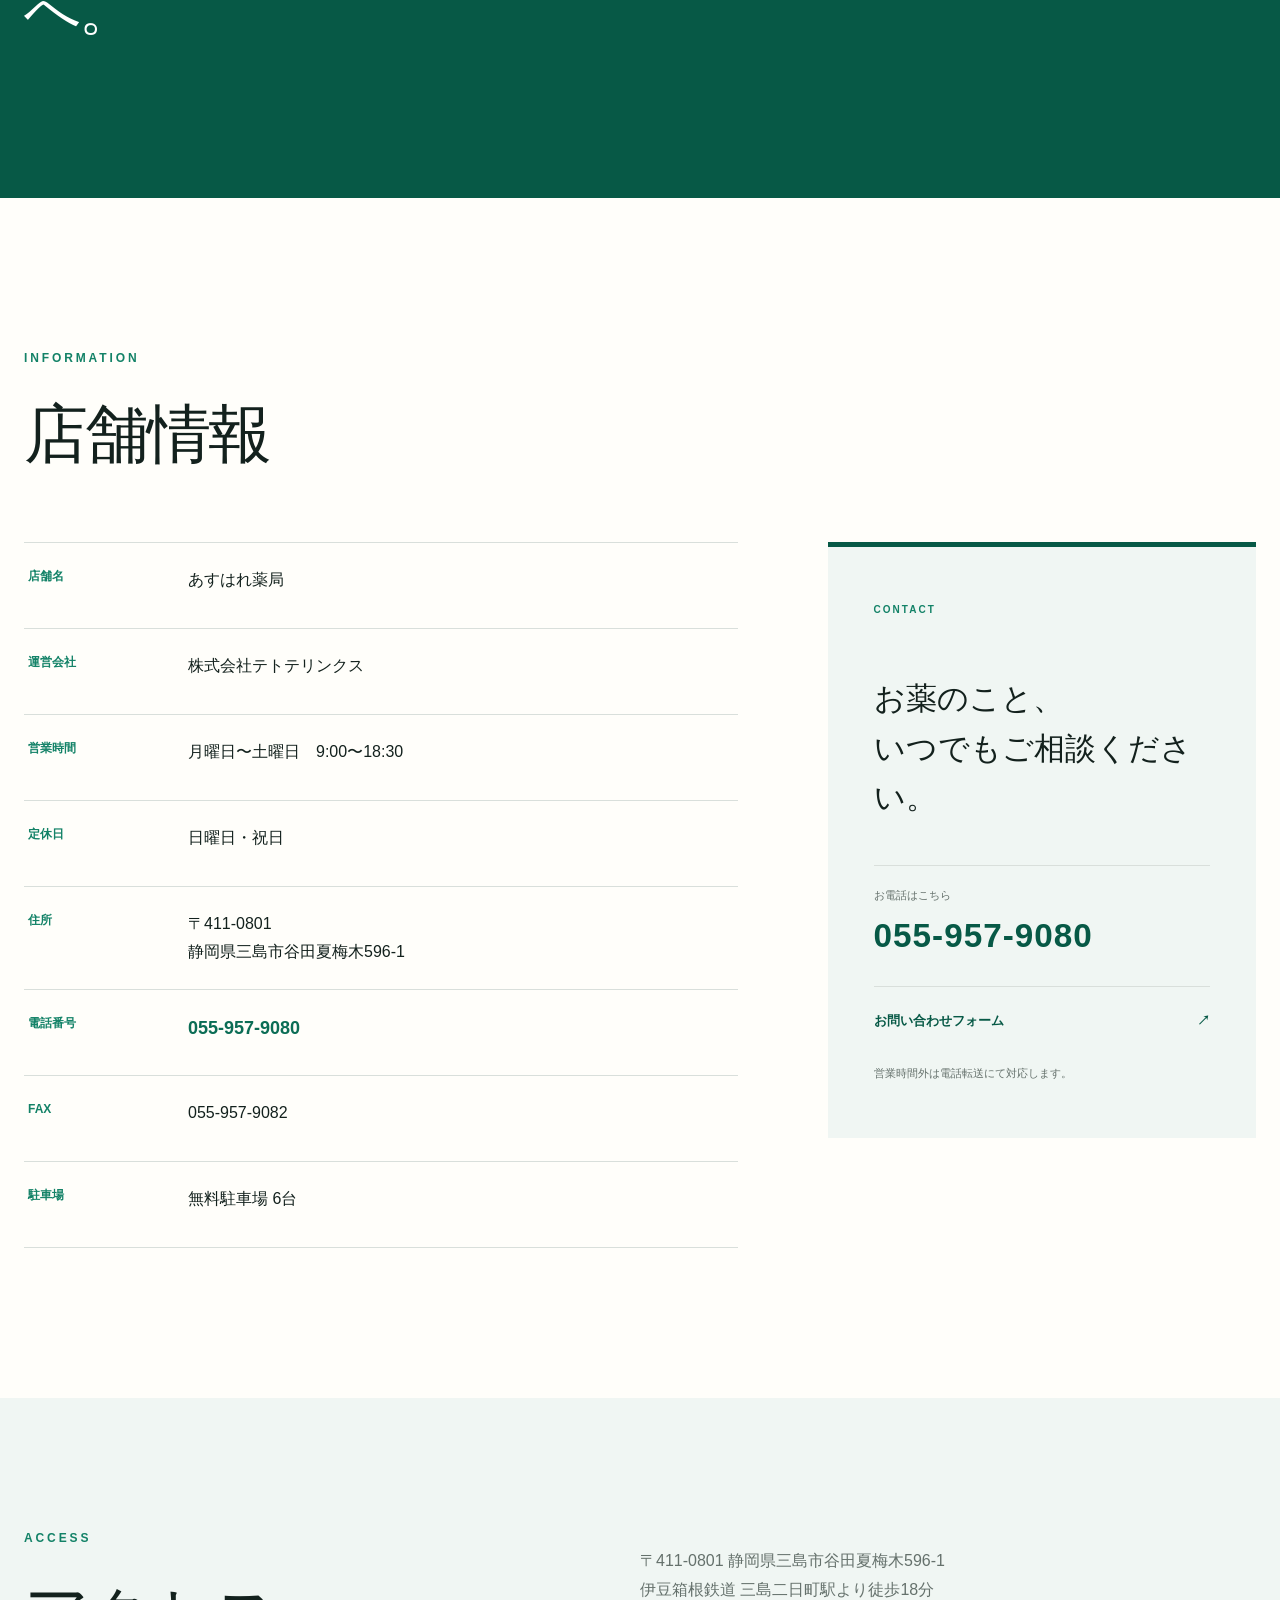
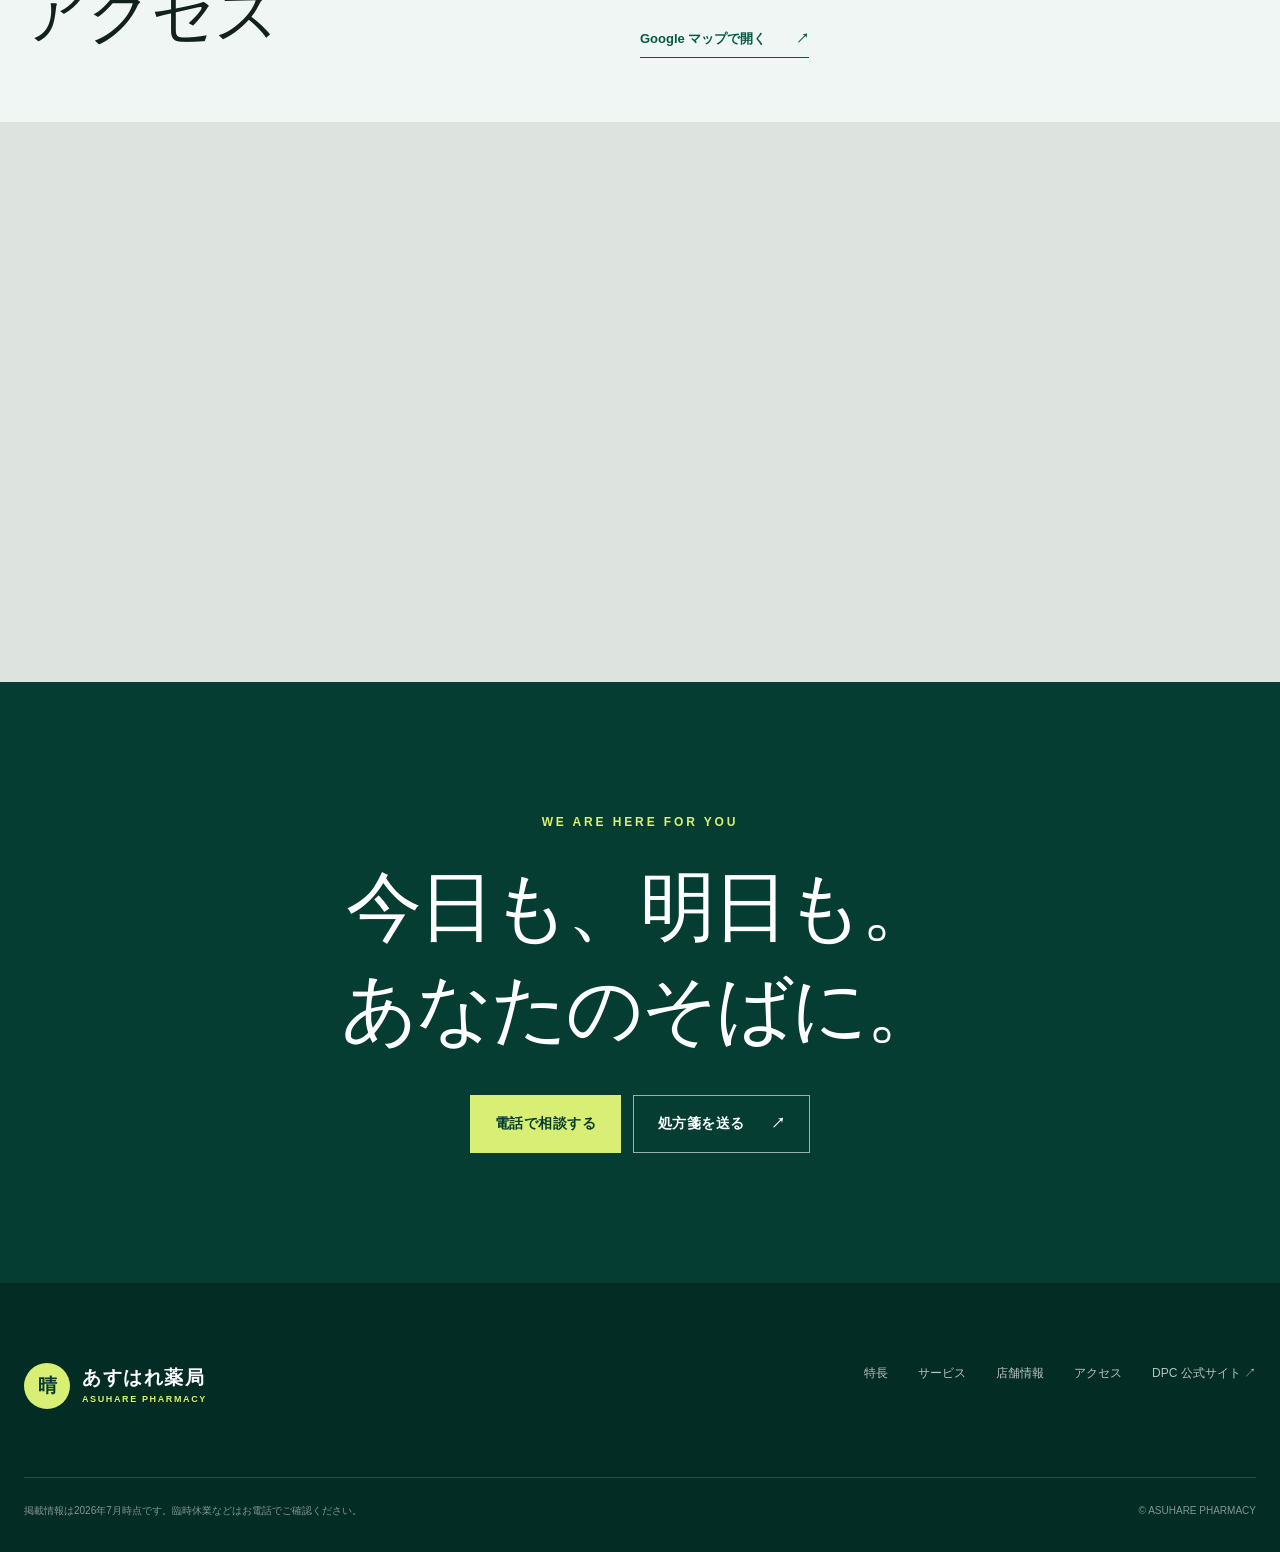
==== commit 16a9a501: "Revert "Update site 20260919-093955" This reverts commit 630ce1441579f9f145fe392b64d695ddcb854fe1." ====
--- a/index.html
+++ b/index.html
@@ -10,21 +10,14 @@
     <meta name="description" content="静岡県三島市のあすはれ薬局。車に乗ったままお薬を受け取れるドライブスルー、キッズスペース、オンライン服薬指導、在宅訪問に対応しています。"/>
     <meta name="keywords" content="あすはれ薬局,三島市,調剤薬局,ドライブスルー薬局,処方箋,オンライン服薬指導"/>
     <meta name="robots" content="index, follow"/>
-    <link rel="canonical" href="https://tetote-links.co.jp/"/>
     <meta property="og:title" content="あすはれ薬局｜あなたの明日を、晴れやかに。"/>
     <meta property="og:description" content="三島市のドライブスルー対応薬局。月〜土曜 9:00〜18:30営業。"/>
-    <meta property="og:url" content="https://tetote-links.co.jp/"/>
-    <meta property="og:image" content="https://tetote-links.co.jp/images/asuhare-exterior.jpeg"/>
-    <meta property="og:image:width" content="800"/>
-    <meta property="og:image:height" content="600"/>
-    <meta property="og:image:alt" content="あすはれ薬局の外観"/>
     <meta property="og:site_name" content="あすはれ薬局"/>
     <meta property="og:type" content="website"/>
     <meta property="og:locale" content="ja_JP"/>
-    <meta name="twitter:card" content="summary_large_image"/>
+    <meta name="twitter:card" content="summary"/>
     <meta name="twitter:title" content="あすはれ薬局"/>
     <meta name="twitter:description" content="三島市のドライブスルー対応薬局。"/>
-    <meta name="twitter:image" content="https://tetote-links.co.jp/images/asuhare-exterior.jpeg"/>
     <meta name="theme-color" content="#075946"/>
   </head>
   <body><a class="skip-link" href="#main">本文へ移動</a>
@@ -34,7 +27,7 @@
         </nav>
         <a class="header-phone" href="tel:0559579080"><small>お電話でのお問い合わせ</small><strong>055-957-9080</strong></a>
         <details class="mobile-menu">
-          <summary aria-label="メニュー"><span></span><span></span><span></span>
+          <summary aria-label="メニューを開く"><span></span><span></span><span></span>
           </summary>
           <nav aria-label="モバイルナビゲーション"><a href="#features">特長</a><a href="#services">サービス</a><a href="#information">店舗情報</a><a href="#access">アクセス</a><a href="tel:0559579080">電話する</a>
           </nav>
@@ -346,13 +339,7 @@
   </footer>
   <nav class="mobile-fixed" aria-label="クイックアクション"><a href="tel:0559579080">電話する</a><a href="https://clinics-app.com/pharmacy/88a5de13-a0f6-4448-9841-a842852be4b9" target="_blank" rel="noreferrer">処方箋を送る</a>
   </nav>
-  <script type="application/ld+json">{"@context":"https://schema.org","@type":"Pharmacy","name":"あすはれ薬局","image":"https://tetote-links.co.jp/images/asuhare-exterior.jpeg","url":"https://tetote-links.co.jp/","telephone":"+81-55-957-9080","faxNumber":"+81-55-957-9082","email":"asuhare.ph@tetote-links.com","address":{"@type":"PostalAddress","postalCode":"411-0801","addressRegion":"静岡県","addressLocality":"三島市","streetAddress":"谷田夏梅木596-1","addressCountry":"JP"},"geo":{"@type":"GeoCoordinates","latitude":35.1083936,"longitude":138.9353442},"openingHoursSpecification":[{"@type":"OpeningHoursSpecification","dayOfWeek":["Monday","Tuesday","Wednesday","Thursday","Friday","Saturday"],"opens":"09:00","closes":"18:30"}],"sameAs":["https://dpc-net.ne.jp/storeinfo/shizuoka/shizuoka-asuhare/","https://clinics-app.com/pharmacy/88a5de13-a0f6-4448-9841-a842852be4b9"]}
-  </script>
-  <script>
-    // スマホメニュー：項目を選んだら閉じる（開いたままだと移動先の本文を覆うため）
-    document.querySelectorAll('.mobile-menu nav a').forEach(function (a) {
-      a.addEventListener('click', function () { a.closest('details').open = false; });
-    });
+  <script type="application/ld+json">{"@context":"https://schema.org","@type":"Pharmacy","name":"あすはれ薬局","image":"images/asuhare-exterior.jpeg","url":"https://dpc-net.ne.jp/storeinfo/shizuoka/shizuoka-asuhare/","telephone":"+81-55-957-9080","faxNumber":"+81-55-957-9082","email":"asuhare.ph@tetote-links.com","address":{"@type":"PostalAddress","postalCode":"411-0801","addressRegion":"静岡県","addressLocality":"三島市","streetAddress":"谷田夏梅木596-1","addressCountry":"JP"},"geo":{"@type":"GeoCoordinates","latitude":35.1083936,"longitude":138.9353442},"openingHoursSpecification":[{"@type":"OpeningHoursSpecification","dayOfWeek":["Monday","Tuesday","Wednesday","Thursday","Friday","Saturday"],"opens":"09:00","closes":"18:30"}],"sameAs":["https://dpc-net.ne.jp/storeinfo/shizuoka/shizuoka-asuhare/","https://clinics-app.com/pharmacy/88a5de13-a0f6-4448-9841-a842852be4b9"]}
   </script>
 </body>
 </html>
--- a/assets/style.css
+++ b/assets/style.css
@@ -1,2 +1,2 @@
 /*! tailwindcss v4.2.1 | MIT License | https://tailwindcss.com */
-@layer theme{:root,:host{--font-sans:ui-sans-serif, system-ui, sans-serif, "Apple Color Emoji", "Segoe UI Emoji", "Segoe UI Symbol", "Noto Color Emoji";--font-mono:ui-monospace, SFMono-Regular, Menlo, Monaco, Consolas, "Liberation Mono", "Courier New", monospace;--spacing:.25rem;--default-font-family:var(--font-sans);--default-mono-font-family:var(--font-mono)}}@layer base{*,:after,:before,::backdrop{box-sizing:border-box;border:0 solid;margin:0;padding:0}::file-selector-button{box-sizing:border-box;border:0 solid;margin:0;padding:0}html,:host{-webkit-text-size-adjust:100%;tab-size:4;line-height:1.5;font-family:var(--default-font-family,ui-sans-serif, system-ui, sans-serif, "Apple Color Emoji", "Segoe UI Emoji", "Segoe UI Symbol", "Noto Color Emoji");font-feature-settings:var(--default-font-feature-settings,normal);font-variation-settings:var(--default-font-variation-settings,normal);-webkit-tap-highlight-color:transparent}hr{height:0;color:inherit;border-top-width:1px}abbr:where([title]){-webkit-text-decoration:underline dotted;text-decoration:underline dotted}h1,h2,h3,h4,h5,h6{font-size:inherit;font-weight:inherit}a{color:inherit;-webkit-text-decoration:inherit;-webkit-text-decoration:inherit;-webkit-text-decoration:inherit;-webkit-text-decoration:inherit;text-decoration:inherit}b,strong{font-weight:bolder}code,kbd,samp,pre{font-family:var(--default-mono-font-family,ui-monospace, SFMono-Regular, Menlo, Monaco, Consolas, "Liberation Mono", "Courier New", monospace);font-feature-settings:var(--default-mono-font-feature-settings,normal);font-variation-settings:var(--default-mono-font-variation-settings,normal);font-size:1em}small{font-size:80%}sub,sup{vertical-align:baseline;font-size:75%;line-height:0;position:relative}sub{bottom:-.25em}sup{top:-.5em}table{text-indent:0;border-color:inherit;border-collapse:collapse}:-moz-focusring{outline:auto}progress{vertical-align:baseline}summary{display:list-item}ol,ul,menu{list-style:none}img,svg,video,canvas,audio,iframe,embed,object{vertical-align:middle;display:block}img,video{max-width:100%;height:auto}button,input,select,optgroup,textarea{font:inherit;font-feature-settings:inherit;font-variation-settings:inherit;letter-spacing:inherit;color:inherit;opacity:1;background-color:#0000;border-radius:0}::file-selector-button{font:inherit;font-feature-settings:inherit;font-variation-settings:inherit;letter-spacing:inherit;color:inherit;opacity:1;background-color:#0000;border-radius:0}:where(select:is([multiple],[size])) optgroup{font-weight:bolder}:where(select:is([multiple],[size])) optgroup option{padding-inline-start:20px}::file-selector-button{margin-inline-end:4px}::placeholder{opacity:1}@supports (not ((-webkit-appearance:-apple-pay-button))) or (contain-intrinsic-size:1px){::placeholder{color:currentColor}@supports (color:color-mix(in lab, red, red)){::placeholder{color:color-mix(in oklab, currentcolor 50%, transparent)}}}textarea{resize:vertical}::-webkit-search-decoration{-webkit-appearance:none}::-webkit-date-and-time-value{min-height:1lh;text-align:inherit}::-webkit-datetime-edit{display:inline-flex}::-webkit-datetime-edit-fields-wrapper{padding:0}::-webkit-datetime-edit{padding-block:0}::-webkit-datetime-edit-year-field{padding-block:0}::-webkit-datetime-edit-month-field{padding-block:0}::-webkit-datetime-edit-day-field{padding-block:0}::-webkit-datetime-edit-hour-field{padding-block:0}::-webkit-datetime-edit-minute-field{padding-block:0}::-webkit-datetime-edit-second-field{padding-block:0}::-webkit-datetime-edit-millisecond-field{padding-block:0}::-webkit-datetime-edit-meridiem-field{padding-block:0}::-webkit-calendar-picker-indicator{line-height:1}:-moz-ui-invalid{box-shadow:none}button,input:where([type=button],[type=reset],[type=submit]){appearance:button}::file-selector-button{appearance:button}::-webkit-inner-spin-button{height:auto}::-webkit-outer-spin-button{height:auto}[hidden]:where(:not([hidden=until-found])){display:none!important}}@layer components;@layer utilities{.start{inset-inline-start:var(--spacing)}.table{display:table}}:root{--green-950:#053d32;--green-900:#075946;--green-800:#0b6d55;--green-700:#0f765e;--green-100:#dcebe5;--green-50:#f0f6f3;--lime:#d9ee74;--cream:#f5f1e8;--paper:#fffefa;--ink:#13211d;--muted:#65716c;--line:#d9dfdb;--white:#fff;--max:1240px}*{box-sizing:border-box}html{scroll-behavior:smooth;scroll-padding-top:88px}body{background:var(--paper);color:var(--ink);text-rendering:optimizelegibility;-webkit-font-smoothing:antialiased;margin:0;font-family:Noto Sans JP,Hiragino Kaku Gothic ProN,Yu Gothic,Meiryo,sans-serif;font-size:16px;line-height:1.8}body,button,a{-webkit-tap-highlight-color:transparent}a{color:inherit;text-decoration:none}img{max-width:100%;display:block}button,summary{font:inherit}::selection{background:var(--lime);color:var(--green-950)}.skip-link{z-index:999;background:var(--green-950);color:#fff;padding:10px 16px;transition:transform .2s;position:fixed;top:8px;left:8px;transform:translateY(-160%)}.skip-link:focus{transform:translateY(0)}.site-header{z-index:50;-webkit-backdrop-filter:blur(16px);backdrop-filter:blur(16px);background:#fffefaf5;border-bottom:1px solid #053d321f;position:sticky;top:0}.header-inner{align-items:center;gap:38px;width:min(100% - 48px,1400px);height:88px;margin:0 auto;display:flex}.brand{flex:none;align-items:center;gap:12px;display:inline-flex}.brand-mark{background:var(--lime);width:46px;height:46px;color:var(--green-950);border-radius:50%;place-items:center;font-family:Yu Mincho,Hiragino Mincho ProN,serif;font-size:19px;font-weight:700;display:grid}.brand-copy{flex-direction:column;line-height:1;display:flex}.brand-copy strong{letter-spacing:.08em;font-size:19px;font-weight:700}.brand-copy small{color:var(--green-800);letter-spacing:.18em;margin-top:8px;font-family:Arial,Helvetica,sans-serif;font-size:9px;font-weight:700}.desktop-nav{align-items:center;gap:30px;margin-left:auto;display:flex}.desktop-nav a{letter-spacing:.04em;font-size:14px;font-weight:600;position:relative}.desktop-nav a:after{background:var(--green-700);content:"";transform-origin:100%;height:2px;transition:transform .25s;position:absolute;bottom:-8px;left:0;right:0;transform:scaleX(0)}.desktop-nav a:hover:after,.desktop-nav a:focus-visible:after{transform-origin:0;transform:scaleX(1)}.header-phone{background:var(--green-900);color:#fff;flex-direction:column;justify-content:center;min-width:224px;height:88px;margin-right:-24px;padding:0 26px;display:flex}.header-phone small{color:#ffffffb8;letter-spacing:.04em;font-size:10px}.header-phone strong{letter-spacing:.04em;font-family:Arial,Helvetica,sans-serif;font-size:21px}.mobile-menu{display:none}.hero{grid-template-columns:minmax(420px,.82fr) minmax(520px,1.18fr);width:min(100% - 48px,1400px);min-height:710px;margin:0 auto;display:grid}.hero-copy{flex-direction:column;justify-content:center;padding:90px 6vw 72px 3vw;display:flex}.eyebrow{color:var(--green-700);letter-spacing:.24em;margin:0 0 22px;font-family:Arial,Helvetica,sans-serif;font-size:12px;font-weight:700}.hero h1,.section h2,.drive-section h2,.message-section h2,.access-section h2,.final-cta h2{letter-spacing:-.04em;margin:0;font-family:Yu Mincho,Hiragino Mincho ProN,serif;font-weight:500;line-height:1.35}.hero h1{font-size:clamp(48px,5.4vw,78px)}.hero h1 em{color:var(--green-800);font-style:normal;position:relative}.hero h1 em:after{z-index:-1;background:var(--lime);content:"";height:16px;position:absolute;bottom:4px;left:-4px;right:-4px}.hero-lead{color:#32423c;margin:34px 0 0;font-size:18px;line-height:2}.hero-actions,.final-actions{align-items:center;gap:12px;margin-top:34px;display:flex}.button{letter-spacing:.03em;border:1px solid #0000;justify-content:space-between;align-items:center;gap:26px;min-height:58px;padding:0 24px;font-size:14px;font-weight:700;transition:background-color .2s,border-color .2s,color .2s,transform .2s;display:inline-flex}.button:hover{transform:translateY(-2px)}a:focus-visible,summary:focus-visible{outline:3px solid var(--green-900);outline-offset:4px}.feature-card-large a:focus-visible,.message-section a:focus-visible,.final-cta a:focus-visible,.site-footer a:focus-visible,.mobile-menu nav a:focus-visible,.mobile-fixed a:focus-visible{outline-color:var(--lime)}.button-primary{background:var(--green-900);color:#fff}.button-primary:hover{background:var(--green-950)}.button-secondary{border-color:var(--green-900);color:var(--green-900)}.button-secondary:hover{background:var(--green-50)}.hero-note{color:var(--muted);margin:18px 0 0;font-size:12px}.hero-visual{min-width:0;padding:56px 54px 56px 10px;position:relative}.photo-frame{background:var(--green-100);height:100%;min-height:590px;position:relative;overflow:hidden}.photo-frame:after{content:"";pointer-events:none;border:1px solid #053d321a;position:absolute;inset:0}.photo-frame img{object-fit:cover;object-position:52% center;width:100%;height:100%}.hero-badge{background:var(--lime);width:214px;height:104px;color:var(--green-950);flex-direction:column;justify-content:center;padding:20px 24px;display:flex;position:absolute;bottom:88px;right:0}.hero-badge strong{letter-spacing:.18em;font-family:Arial,Helvetica,sans-serif;font-size:11px}.hero-badge span{margin-top:6px;font-family:Arial,Helvetica,sans-serif;font-size:20px;font-weight:700}.vertical-label{color:var(--green-800);letter-spacing:.24em;writing-mode:vertical-rl;margin:0;font-family:Arial,Helvetica,sans-serif;font-size:9px;font-weight:700;position:absolute;top:56px;right:8px}.quick-info{border-top:1px solid var(--line);border-bottom:1px solid var(--line);grid-template-columns:repeat(4,1fr);width:min(100% - 48px,1400px);margin:0 auto;display:grid}.quick-info>div,.quick-info>a{border-right:1px solid var(--line);flex-direction:column;justify-content:center;min-height:112px;padding:24px 30px;display:flex}.quick-info>:last-child{border-right:0}.quick-info span{color:var(--green-700);letter-spacing:.2em;font-family:Arial,Helvetica,sans-serif;font-size:10px;font-weight:700}.quick-info strong{margin-top:7px;font-size:14px;font-weight:600}.quick-info a:hover{background:var(--green-50)}.section{width:min(calc(100% - 48px), var(--max));margin:0 auto;padding:150px 0}.section-heading{grid-template-columns:1fr 1fr;align-items:end;margin-bottom:70px;display:grid}.section-heading .eyebrow{grid-column:1/-1}.section-heading h2,.service-intro h2{font-size:clamp(40px,5vw,64px)}.section-heading>p:last-child{color:var(--muted);margin:0 0 8px;line-height:2}.feature-list{border-top:1px solid var(--line);border-left:1px solid var(--line);grid-template-columns:1fr 1fr;display:grid}.feature-card{border-right:1px solid var(--line);border-bottom:1px solid var(--line);background:var(--white);min-height:450px;padding:52px;position:relative}.feature-card-large{background:var(--green-900);color:#fff;grid-row:span 2;min-height:620px;padding:64px}.feature-card-accent{background:var(--cream)}.feature-number{color:var(--green-700);letter-spacing:.18em;font-family:Arial,Helvetica,sans-serif;font-size:11px;font-weight:700;position:absolute;top:38px;right:40px}.feature-card-large .feature-number,.feature-card-large .feature-en{color:var(--lime)}.feature-en{color:var(--green-700);letter-spacing:.18em;margin:0 0 80px;font-family:Arial,Helvetica,sans-serif;font-size:11px;font-weight:700}.feature-card-large .feature-en{margin-bottom:150px}.feature-card h3{letter-spacing:-.03em;margin:0;font-family:Yu Mincho,Hiragino Mincho ProN,serif;font-size:clamp(27px,3vw,40px);font-weight:500;line-height:1.55}.feature-card>p:not(.feature-en){max-width:480px;color:var(--muted);margin:26px 0 0;line-height:2}.feature-card-large>p:not(.feature-en){color:#ffffffbd}.feature-card>a{color:var(--lime);border-bottom:1px solid;margin-top:44px;padding-bottom:7px;font-size:13px;font-weight:700;display:inline-block}.service-section{border-top:1px solid var(--line)}.service-intro{grid-template-columns:1fr 1fr;align-items:end;margin-bottom:70px;display:grid}.service-intro>p{max-width:540px;color:var(--muted);margin:0 0 8px;line-height:2}.service-grid{border-top:1px solid var(--line);border-left:1px solid var(--line);grid-template-columns:repeat(4,1fr);display:grid}.service-card{border-right:1px solid var(--line);border-bottom:1px solid var(--line);background:var(--white);min-height:250px;padding:38px 32px;transition:background-color .2s,color .2s}.service-card:hover{background:var(--green-900);color:#fff}.service-mark{border:1px solid var(--green-700);width:48px;height:48px;color:var(--green-800);border-radius:50%;place-items:center;margin-bottom:38px;font-family:Yu Mincho,Hiragino Mincho ProN,serif;font-size:16px;font-weight:700;display:grid}.service-card:hover .service-mark{border-color:var(--lime);background:var(--lime);color:var(--green-950)}.service-card h3{margin:0;font-size:16px;font-weight:700}.service-card p{color:var(--muted);margin:8px 0 0;font-size:13px}.service-card:hover p{color:#ffffffb3}.drive-section{background:var(--cream);padding:140px 24px}.drive-inner{width:min(100%, var(--max));grid-template-columns:.9fr 1.1fr;gap:10vw;margin:0 auto;display:grid}.drive-copy h2{font-size:clamp(39px,4.4vw,60px)}.drive-copy>p:not(.eyebrow){max-width:500px;color:var(--muted);margin:30px 0 0;line-height:2}.text-link{border-bottom:1px solid var(--green-900);color:var(--green-900);align-items:center;gap:30px;margin-top:34px;padding-bottom:7px;font-size:13px;font-weight:700;display:inline-flex}.drive-steps{margin:0;padding:0;list-style:none}.drive-steps li{border-top:1px solid #bfc7c1;grid-template-columns:100px 1fr;align-items:center;min-height:154px;padding:30px 0;display:grid}.drive-steps li:last-child{border-bottom:1px solid #bfc7c1}.drive-steps>li>span{color:var(--green-700);letter-spacing:.18em;font-family:Arial,Helvetica,sans-serif;font-size:10px;font-weight:700}.drive-steps h3{margin:0;font-size:20px}.drive-steps p{color:var(--muted);margin:7px 0 0;font-size:14px}.message-section{background:var(--green-900);color:#fff;padding:0 0 150px;overflow:hidden}.message-rule{color:#d9ee7440;letter-spacing:.04em;white-space:nowrap;width:max-content;padding:38px 0 32px;font-family:Arial,Helvetica,sans-serif;font-size:clamp(42px,7vw,96px);font-weight:700;line-height:1;transform:translate(-3vw)}.message-inner{width:min(calc(100% - 48px), var(--max));grid-template-columns:1fr 1fr;gap:7vw;margin:90px auto 0;display:grid}.message-section .eyebrow{color:var(--lime)}.message-section h2{font-size:clamp(38px,4.4vw,58px)}.message-body{max-width:560px}.message-body p{color:#ffffffc2;margin:0 0 24px;line-height:2.15}.message-body .message-sign{color:var(--lime);margin-top:42px;font-size:13px;font-weight:700}.compact-heading{margin-bottom:64px;display:block}.compact-heading h2{font-size:clamp(44px,5vw,64px)}.information-layout{grid-template-columns:1.25fr .75fr;gap:7vw;display:grid}.information-list{border-top:1px solid var(--line);margin:0}.information-list>div{border-bottom:1px solid var(--line);grid-template-columns:160px 1fr;align-items:start;min-height:86px;padding:23px 4px;display:grid}.information-list dt{color:var(--green-700);font-size:12px;font-weight:700}.information-list dd{margin:0;line-height:1.75}.information-list dd a{color:var(--green-800);font-family:Arial,Helvetica,sans-serif;font-size:18px;font-weight:700}.contact-panel{background:var(--green-50);border-top:5px solid var(--green-900);align-self:start;padding:54px 46px}.contact-label{color:var(--green-700);letter-spacing:.2em;margin:0 0 55px;font-family:Arial,Helvetica,sans-serif;font-size:10px;font-weight:700}.contact-panel h3{margin:0;font-family:Yu Mincho,Hiragino Mincho ProN,serif;font-size:31px;font-weight:500;line-height:1.6}.contact-phone{border-top:1px solid var(--line);border-bottom:1px solid var(--line);flex-direction:column;margin-top:42px;padding:20px 0;display:flex}.contact-phone span{color:var(--muted);font-size:11px}.contact-phone strong{color:var(--green-900);letter-spacing:.03em;font-family:Arial,Helvetica,sans-serif;font-size:clamp(24px,2.6vw,34px)}.contact-mail{color:var(--green-900);justify-content:space-between;margin-top:22px;font-size:13px;font-weight:700;display:flex}.contact-panel small{color:var(--muted);margin-top:32px;font-size:11px;display:block}.access-section{background:var(--green-50);padding:130px 0 0}.access-heading{width:min(calc(100% - 48px), var(--max));grid-template-columns:1fr 1fr;align-items:end;margin:0 auto 64px;display:grid}.access-heading h2{font-size:clamp(44px,5vw,64px)}.access-heading>div:last-child p{color:var(--muted);margin:0;line-height:1.8}.access-heading .text-link{margin-top:22px}.map-wrap{filter:saturate(.68)contrast(1.02);background:#d9e2dc;height:560px}.map-wrap iframe{border:0;display:block}.final-cta{background:var(--green-950);color:#fff;text-align:center;padding:130px 24px}.final-cta .eyebrow{color:var(--lime)}.final-cta h2{font-size:clamp(46px,6vw,76px)}.final-actions{justify-content:center}.button-light{background:var(--lime);color:var(--green-950)}.button-light:hover{background:#fff}.button-outline-light{color:#fff;border-color:#fff9}.button-outline-light:hover{color:var(--green-950);background:#fff;border-color:#fff}.site-footer{color:#fff;background:#032c24;padding:80px 24px 32px}.footer-main,.footer-bottom{width:min(100%, var(--max));justify-content:space-between;gap:40px;margin:0 auto;display:flex}.brand-footer .brand-copy small{color:var(--lime)}.footer-links{align-items:flex-start;gap:30px;display:flex}.footer-links a{color:#ffffffb8;font-size:12px}.footer-links a:hover{color:var(--lime)}.footer-bottom{border-top:1px solid #ffffff29;margin-top:68px;padding-top:24px}.footer-bottom p{color:#ffffff80;margin:0;font-size:10px}.mobile-fixed{display:none}@media (width<=1080px){.header-inner{gap:24px}.desktop-nav{gap:18px}.header-phone{display:none}.hero{grid-template-columns:.9fr 1.1fr;min-height:630px}.hero-copy{padding-left:1vw;padding-right:4vw}.hero-visual{padding-right:36px}.photo-frame{min-height:520px}.feature-card{padding:42px}.feature-card-large{padding:52px}.service-grid{grid-template-columns:repeat(2,1fr)}}@media (width<=820px){html{scroll-padding-top:72px}.site-header{position:sticky}.header-inner{width:calc(100% - 32px);height:72px}.brand-mark{width:39px;height:39px;font-size:16px}.brand-copy strong{font-size:16px}.brand-copy small{margin-top:6px;font-size:7px}.desktop-nav{display:none}.mobile-menu{margin-left:auto;display:block;position:relative}.mobile-menu summary{cursor:pointer;flex-direction:column;justify-content:center;align-items:center;gap:5px;width:44px;height:44px;list-style:none;display:flex}.mobile-menu summary::-webkit-details-marker{display:none}.mobile-menu summary span{background:var(--green-950);width:23px;height:1px;transition:transform .2s}.mobile-menu[open] summary span:first-child{transform:translateY(6px)rotate(45deg)}.mobile-menu[open] summary span:nth-child(2){opacity:0}.mobile-menu[open] summary span:nth-child(3){transform:translateY(-6px)rotate(-45deg)}.mobile-menu nav{background:var(--green-950);color:#fff;flex-direction:column;width:min(320px,88vw);padding:18px 24px;display:flex;position:absolute;top:55px;right:-16px;box-shadow:0 20px 40px #053d3229}.mobile-menu nav a{border-bottom:1px solid #ffffff26;padding:14px 2px;font-size:14px}.hero{grid-template-columns:1fr;width:100%;min-height:0}.hero-copy{padding:70px 24px 48px}.hero h1{font-size:clamp(44px,12vw,64px)}.hero-lead{margin-top:26px;font-size:16px}.hero-actions{flex-direction:column;align-items:stretch}.button{width:100%}.hero-note{line-height:1.7}.hero-visual{padding:0 24px 74px}.photo-frame{aspect-ratio:4/3;min-height:0}.hero-badge{width:188px;height:92px;padding:16px 20px;bottom:36px;right:12px}.hero-badge span{font-size:17px}.vertical-label{display:none}.quick-info{grid-template-columns:1fr 1fr;width:calc(100% - 48px)}.quick-info>div,.quick-info>a{min-height:96px;padding:20px 16px}.quick-info>:nth-child(2){border-right:0}.quick-info>:nth-child(-n+2){border-bottom:1px solid var(--line)}.quick-info strong{font-size:12px}.section{width:calc(100% - 48px);padding:100px 0}.section-heading,.service-intro,.drive-inner,.message-inner,.information-layout,.access-heading{grid-template-columns:1fr}.section-heading,.service-intro{gap:28px;margin-bottom:48px}.section-heading h2,.service-intro h2{font-size:44px}.section-heading>p:last-child,.service-intro>p{font-size:14px}.feature-list{grid-template-columns:1fr}.feature-card,.feature-card-large{grid-row:auto;min-height:0;padding:42px 30px 48px}.feature-card-large .feature-en{margin-bottom:90px}.feature-en{margin-bottom:70px}.feature-card h3{font-size:31px}.service-grid{grid-template-columns:1fr 1fr}.service-card{min-height:220px;padding:28px 22px}.drive-section{padding:96px 24px}.drive-inner{gap:60px}.drive-copy h2{font-size:42px}.drive-steps li{grid-template-columns:78px 1fr}.message-section{padding-bottom:100px}.message-rule{padding-top:28px}.message-inner{gap:42px;width:calc(100% - 48px);margin-top:66px}.message-section h2{font-size:39px}.information-layout{gap:56px}.contact-panel{padding:42px 30px}.access-section{padding-top:96px}.access-heading{gap:32px;width:calc(100% - 48px)}.map-wrap,.map-wrap iframe{height:440px}.final-cta{padding:100px 24px}.final-actions{flex-direction:column;width:min(100%,440px);margin-left:auto;margin-right:auto}.footer-main,.footer-bottom{flex-direction:column}.footer-links{grid-template-columns:1fr 1fr;gap:16px 30px;display:grid}.footer-bottom{gap:8px;margin-top:48px}}@media (width<=540px){body{padding-bottom:62px}.desktop-only{display:none}.hero h1{font-size:43px}.hero h1 em:after{height:11px;bottom:2px}.hero-lead{font-size:15px}.quick-info{width:100%}.quick-info>div,.quick-info>a{padding:18px 14px}.section,.message-inner,.access-heading{width:calc(100% - 40px)}.section-heading h2,.service-intro h2,.drive-copy h2,.message-section h2,.compact-heading h2,.access-heading h2{font-size:37px}.service-grid{grid-template-columns:1fr}.service-card{min-height:0;padding:28px 26px}.service-mark{margin-bottom:24px}.drive-steps li{grid-template-columns:1fr;gap:12px}.information-list>div{grid-template-columns:1fr;gap:7px}.contact-panel h3{font-size:28px}.final-cta h2{font-size:43px}.site-footer{padding-bottom:44px}.mobile-fixed{z-index:60;background:var(--green-950);color:#fff;grid-template-columns:.9fr 1.1fr;height:62px;display:grid;position:fixed;bottom:0;left:0;right:0;box-shadow:0 -6px 22px #053d3226}.mobile-fixed a{place-items:center;font-size:13px;font-weight:700;display:grid}.mobile-fixed a:first-child{border-right:1px solid #ffffff2e}.mobile-fixed a:last-child{background:var(--lime);color:var(--green-950)}}@media (prefers-reduced-motion:reduce){html{scroll-behavior:auto}*,:before,:after{scroll-behavior:auto!important;transition-duration:.01ms!important}}
+@layer theme{:root,:host{--font-sans:ui-sans-serif, system-ui, sans-serif, "Apple Color Emoji", "Segoe UI Emoji", "Segoe UI Symbol", "Noto Color Emoji";--font-mono:ui-monospace, SFMono-Regular, Menlo, Monaco, Consolas, "Liberation Mono", "Courier New", monospace;--spacing:.25rem;--default-font-family:var(--font-sans);--default-mono-font-family:var(--font-mono)}}@layer base{*,:after,:before,::backdrop{box-sizing:border-box;border:0 solid;margin:0;padding:0}::file-selector-button{box-sizing:border-box;border:0 solid;margin:0;padding:0}html,:host{-webkit-text-size-adjust:100%;tab-size:4;line-height:1.5;font-family:var(--default-font-family,ui-sans-serif, system-ui, sans-serif, "Apple Color Emoji", "Segoe UI Emoji", "Segoe UI Symbol", "Noto Color Emoji");font-feature-settings:var(--default-font-feature-settings,normal);font-variation-settings:var(--default-font-variation-settings,normal);-webkit-tap-highlight-color:transparent}hr{height:0;color:inherit;border-top-width:1px}abbr:where([title]){-webkit-text-decoration:underline dotted;text-decoration:underline dotted}h1,h2,h3,h4,h5,h6{font-size:inherit;font-weight:inherit}a{color:inherit;-webkit-text-decoration:inherit;-webkit-text-decoration:inherit;-webkit-text-decoration:inherit;-webkit-text-decoration:inherit;text-decoration:inherit}b,strong{font-weight:bolder}code,kbd,samp,pre{font-family:var(--default-mono-font-family,ui-monospace, SFMono-Regular, Menlo, Monaco, Consolas, "Liberation Mono", "Courier New", monospace);font-feature-settings:var(--default-mono-font-feature-settings,normal);font-variation-settings:var(--default-mono-font-variation-settings,normal);font-size:1em}small{font-size:80%}sub,sup{vertical-align:baseline;font-size:75%;line-height:0;position:relative}sub{bottom:-.25em}sup{top:-.5em}table{text-indent:0;border-color:inherit;border-collapse:collapse}:-moz-focusring{outline:auto}progress{vertical-align:baseline}summary{display:list-item}ol,ul,menu{list-style:none}img,svg,video,canvas,audio,iframe,embed,object{vertical-align:middle;display:block}img,video{max-width:100%;height:auto}button,input,select,optgroup,textarea{font:inherit;font-feature-settings:inherit;font-variation-settings:inherit;letter-spacing:inherit;color:inherit;opacity:1;background-color:#0000;border-radius:0}::file-selector-button{font:inherit;font-feature-settings:inherit;font-variation-settings:inherit;letter-spacing:inherit;color:inherit;opacity:1;background-color:#0000;border-radius:0}:where(select:is([multiple],[size])) optgroup{font-weight:bolder}:where(select:is([multiple],[size])) optgroup option{padding-inline-start:20px}::file-selector-button{margin-inline-end:4px}::placeholder{opacity:1}@supports (not ((-webkit-appearance:-apple-pay-button))) or (contain-intrinsic-size:1px){::placeholder{color:currentColor}@supports (color:color-mix(in lab, red, red)){::placeholder{color:color-mix(in oklab, currentcolor 50%, transparent)}}}textarea{resize:vertical}::-webkit-search-decoration{-webkit-appearance:none}::-webkit-date-and-time-value{min-height:1lh;text-align:inherit}::-webkit-datetime-edit{display:inline-flex}::-webkit-datetime-edit-fields-wrapper{padding:0}::-webkit-datetime-edit{padding-block:0}::-webkit-datetime-edit-year-field{padding-block:0}::-webkit-datetime-edit-month-field{padding-block:0}::-webkit-datetime-edit-day-field{padding-block:0}::-webkit-datetime-edit-hour-field{padding-block:0}::-webkit-datetime-edit-minute-field{padding-block:0}::-webkit-datetime-edit-second-field{padding-block:0}::-webkit-datetime-edit-millisecond-field{padding-block:0}::-webkit-datetime-edit-meridiem-field{padding-block:0}::-webkit-calendar-picker-indicator{line-height:1}:-moz-ui-invalid{box-shadow:none}button,input:where([type=button],[type=reset],[type=submit]){appearance:button}::file-selector-button{appearance:button}::-webkit-inner-spin-button{height:auto}::-webkit-outer-spin-button{height:auto}[hidden]:where(:not([hidden=until-found])){display:none!important}}@layer components;@layer utilities{.start{inset-inline-start:var(--spacing)}.table{display:table}}:root{--green-950:#053d32;--green-900:#075946;--green-800:#0b6d55;--green-700:#138267;--green-100:#dcebe5;--green-50:#f0f6f3;--lime:#d9ee74;--cream:#f5f1e8;--paper:#fffefa;--ink:#13211d;--muted:#65716c;--line:#d9dfdb;--white:#fff;--max:1240px}*{box-sizing:border-box}html{scroll-behavior:smooth;scroll-padding-top:88px}body{background:var(--paper);color:var(--ink);text-rendering:optimizelegibility;-webkit-font-smoothing:antialiased;margin:0;font-family:Noto Sans JP,Hiragino Kaku Gothic ProN,Yu Gothic,Meiryo,sans-serif;font-size:16px;line-height:1.8}body,button,a{-webkit-tap-highlight-color:transparent}a{color:inherit;text-decoration:none}img{max-width:100%;display:block}button,summary{font:inherit}::selection{background:var(--lime);color:var(--green-950)}.skip-link{z-index:999;background:var(--green-950);color:#fff;padding:10px 16px;transition:transform .2s;position:fixed;top:8px;left:8px;transform:translateY(-160%)}.skip-link:focus{transform:translateY(0)}.site-header{z-index:50;-webkit-backdrop-filter:blur(16px);backdrop-filter:blur(16px);background:#fffefaf5;border-bottom:1px solid #053d321f;position:sticky;top:0}.header-inner{align-items:center;gap:38px;width:min(100% - 48px,1400px);height:88px;margin:0 auto;display:flex}.brand{flex:none;align-items:center;gap:12px;display:inline-flex}.brand-mark{background:var(--lime);width:46px;height:46px;color:var(--green-950);border-radius:50%;place-items:center;font-family:Yu Mincho,Hiragino Mincho ProN,serif;font-size:19px;font-weight:700;display:grid}.brand-copy{flex-direction:column;line-height:1;display:flex}.brand-copy strong{letter-spacing:.08em;font-size:19px;font-weight:700}.brand-copy small{color:var(--green-800);letter-spacing:.18em;margin-top:8px;font-family:Arial,Helvetica,sans-serif;font-size:9px;font-weight:700}.desktop-nav{align-items:center;gap:30px;margin-left:auto;display:flex}.desktop-nav a{letter-spacing:.04em;font-size:14px;font-weight:600;position:relative}.desktop-nav a:after{background:var(--green-700);content:"";transform-origin:100%;height:2px;transition:transform .25s;position:absolute;bottom:-8px;left:0;right:0;transform:scaleX(0)}.desktop-nav a:hover:after,.desktop-nav a:focus-visible:after{transform-origin:0;transform:scaleX(1)}.header-phone{background:var(--green-900);color:#fff;flex-direction:column;justify-content:center;min-width:224px;height:88px;margin-right:-24px;padding:0 26px;display:flex}.header-phone small{color:#ffffffb8;letter-spacing:.04em;font-size:10px}.header-phone strong{letter-spacing:.04em;font-family:Arial,Helvetica,sans-serif;font-size:21px}.mobile-menu{display:none}.hero{grid-template-columns:minmax(420px,.82fr) minmax(520px,1.18fr);width:min(100% - 48px,1400px);min-height:710px;margin:0 auto;display:grid}.hero-copy{flex-direction:column;justify-content:center;padding:90px 6vw 72px 3vw;display:flex}.eyebrow{color:var(--green-700);letter-spacing:.24em;margin:0 0 22px;font-family:Arial,Helvetica,sans-serif;font-size:12px;font-weight:700}.hero h1,.section h2,.drive-section h2,.message-section h2,.access-section h2,.final-cta h2{letter-spacing:-.04em;margin:0;font-family:Yu Mincho,Hiragino Mincho ProN,serif;font-weight:500;line-height:1.35}.hero h1{font-size:clamp(48px,5.4vw,78px)}.hero h1 em{color:var(--green-800);font-style:normal;position:relative}.hero h1 em:after{z-index:-1;background:var(--lime);content:"";height:16px;position:absolute;bottom:4px;left:-4px;right:-4px}.hero-lead{color:#32423c;margin:34px 0 0;font-size:18px;line-height:2}.hero-actions,.final-actions{align-items:center;gap:12px;margin-top:34px;display:flex}.button{letter-spacing:.03em;border:1px solid #0000;justify-content:space-between;align-items:center;gap:26px;min-height:58px;padding:0 24px;font-size:14px;font-weight:700;transition:background-color .2s,border-color .2s,color .2s,transform .2s;display:inline-flex}.button:hover{transform:translateY(-2px)}.button:focus-visible,.text-link:focus-visible,.desktop-nav a:focus-visible,.footer-links a:focus-visible{outline:3px solid var(--lime);outline-offset:4px}.button-primary{background:var(--green-900);color:#fff}.button-primary:hover{background:var(--green-950)}.button-secondary{border-color:var(--green-900);color:var(--green-900)}.button-secondary:hover{background:var(--green-50)}.hero-note{color:var(--muted);margin:18px 0 0;font-size:12px}.hero-visual{min-width:0;padding:56px 54px 56px 10px;position:relative}.photo-frame{background:var(--green-100);height:100%;min-height:590px;position:relative;overflow:hidden}.photo-frame:after{content:"";pointer-events:none;border:1px solid #053d321a;position:absolute;inset:0}.photo-frame img{object-fit:cover;object-position:52% center;width:100%;height:100%}.hero-badge{background:var(--lime);width:214px;height:104px;color:var(--green-950);flex-direction:column;justify-content:center;padding:20px 24px;display:flex;position:absolute;bottom:88px;right:0}.hero-badge strong{letter-spacing:.18em;font-family:Arial,Helvetica,sans-serif;font-size:11px}.hero-badge span{margin-top:6px;font-family:Arial,Helvetica,sans-serif;font-size:20px;font-weight:700}.vertical-label{color:var(--green-800);letter-spacing:.24em;writing-mode:vertical-rl;margin:0;font-family:Arial,Helvetica,sans-serif;font-size:9px;font-weight:700;position:absolute;top:56px;right:8px}.quick-info{border-top:1px solid var(--line);border-bottom:1px solid var(--line);grid-template-columns:repeat(4,1fr);width:min(100% - 48px,1400px);margin:0 auto;display:grid}.quick-info>div,.quick-info>a{border-right:1px solid var(--line);flex-direction:column;justify-content:center;min-height:112px;padding:24px 30px;display:flex}.quick-info>:last-child{border-right:0}.quick-info span{color:var(--green-700);letter-spacing:.2em;font-family:Arial,Helvetica,sans-serif;font-size:10px;font-weight:700}.quick-info strong{margin-top:7px;font-size:14px;font-weight:600}.quick-info a:hover{background:var(--green-50)}.section{width:min(calc(100% - 48px), var(--max));margin:0 auto;padding:150px 0}.section-heading{grid-template-columns:1fr 1fr;align-items:end;margin-bottom:70px;display:grid}.section-heading .eyebrow{grid-column:1/-1}.section-heading h2,.service-intro h2{font-size:clamp(40px,5vw,64px)}.section-heading>p:last-child{color:var(--muted);margin:0 0 8px;line-height:2}.feature-list{border-top:1px solid var(--line);border-left:1px solid var(--line);grid-template-columns:1fr 1fr;display:grid}.feature-card{border-right:1px solid var(--line);border-bottom:1px solid var(--line);background:var(--white);min-height:450px;padding:52px;position:relative}.feature-card-large{background:var(--green-900);color:#fff;grid-row:span 2;min-height:620px;padding:64px}.feature-card-accent{background:var(--cream)}.feature-number{color:var(--green-700);letter-spacing:.18em;font-family:Arial,Helvetica,sans-serif;font-size:11px;font-weight:700;position:absolute;top:38px;right:40px}.feature-card-large .feature-number,.feature-card-large .feature-en{color:var(--lime)}.feature-en{color:var(--green-700);letter-spacing:.18em;margin:0 0 80px;font-family:Arial,Helvetica,sans-serif;font-size:11px;font-weight:700}.feature-card-large .feature-en{margin-bottom:150px}.feature-card h3{letter-spacing:-.03em;margin:0;font-family:Yu Mincho,Hiragino Mincho ProN,serif;font-size:clamp(27px,3vw,40px);font-weight:500;line-height:1.55}.feature-card>p:not(.feature-en){max-width:480px;color:var(--muted);margin:26px 0 0;line-height:2}.feature-card-large>p:not(.feature-en){color:#ffffffbd}.feature-card>a{color:var(--lime);border-bottom:1px solid;margin-top:44px;padding-bottom:7px;font-size:13px;font-weight:700;display:inline-block}.service-section{border-top:1px solid var(--line)}.service-intro{grid-template-columns:1fr 1fr;align-items:end;margin-bottom:70px;display:grid}.service-intro>p{max-width:540px;color:var(--muted);margin:0 0 8px;line-height:2}.service-grid{border-top:1px solid var(--line);border-left:1px solid var(--line);grid-template-columns:repeat(4,1fr);display:grid}.service-card{border-right:1px solid var(--line);border-bottom:1px solid var(--line);background:var(--white);min-height:250px;padding:38px 32px;transition:background-color .2s,color .2s}.service-card:hover{background:var(--green-900);color:#fff}.service-mark{border:1px solid var(--green-700);width:48px;height:48px;color:var(--green-800);border-radius:50%;place-items:center;margin-bottom:38px;font-family:Yu Mincho,Hiragino Mincho ProN,serif;font-size:16px;font-weight:700;display:grid}.service-card:hover .service-mark{border-color:var(--lime);background:var(--lime);color:var(--green-950)}.service-card h3{margin:0;font-size:16px;font-weight:700}.service-card p{color:var(--muted);margin:8px 0 0;font-size:13px}.service-card:hover p{color:#ffffffb3}.drive-section{background:var(--cream);padding:140px 24px}.drive-inner{width:min(100%, var(--max));grid-template-columns:.9fr 1.1fr;gap:10vw;margin:0 auto;display:grid}.drive-copy h2{font-size:clamp(39px,4.4vw,60px)}.drive-copy>p:not(.eyebrow){max-width:500px;color:var(--muted);margin:30px 0 0;line-height:2}.text-link{border-bottom:1px solid var(--green-900);color:var(--green-900);align-items:center;gap:30px;margin-top:34px;padding-bottom:7px;font-size:13px;font-weight:700;display:inline-flex}.drive-steps{margin:0;padding:0;list-style:none}.drive-steps li{border-top:1px solid #bfc7c1;grid-template-columns:100px 1fr;align-items:center;min-height:154px;padding:30px 0;display:grid}.drive-steps li:last-child{border-bottom:1px solid #bfc7c1}.drive-steps>li>span{color:var(--green-700);letter-spacing:.18em;font-family:Arial,Helvetica,sans-serif;font-size:10px;font-weight:700}.drive-steps h3{margin:0;font-size:20px}.drive-steps p{color:var(--muted);margin:7px 0 0;font-size:14px}.message-section{background:var(--green-900);color:#fff;padding:0 0 150px;overflow:hidden}.message-rule{color:#d9ee7440;letter-spacing:.04em;white-space:nowrap;width:max-content;padding:38px 0 32px;font-family:Arial,Helvetica,sans-serif;font-size:clamp(42px,7vw,96px);font-weight:700;line-height:1;transform:translate(-3vw)}.message-inner{width:min(calc(100% - 48px), var(--max));grid-template-columns:1fr 1fr;gap:7vw;margin:90px auto 0;display:grid}.message-section .eyebrow{color:var(--lime)}.message-section h2{font-size:clamp(38px,4.4vw,58px)}.message-body{max-width:560px}.message-body p{color:#ffffffc2;margin:0 0 24px;line-height:2.15}.message-body .message-sign{color:var(--lime);margin-top:42px;font-size:13px;font-weight:700}.compact-heading{margin-bottom:64px;display:block}.compact-heading h2{font-size:clamp(44px,5vw,64px)}.information-layout{grid-template-columns:1.25fr .75fr;gap:7vw;display:grid}.information-list{border-top:1px solid var(--line);margin:0}.information-list>div{border-bottom:1px solid var(--line);grid-template-columns:160px 1fr;align-items:start;min-height:86px;padding:23px 4px;display:grid}.information-list dt{color:var(--green-700);font-size:12px;font-weight:700}.information-list dd{margin:0;line-height:1.75}.information-list dd a{color:var(--green-800);font-family:Arial,Helvetica,sans-serif;font-size:18px;font-weight:700}.contact-panel{background:var(--green-50);border-top:5px solid var(--green-900);align-self:start;padding:54px 46px}.contact-label{color:var(--green-700);letter-spacing:.2em;margin:0 0 55px;font-family:Arial,Helvetica,sans-serif;font-size:10px;font-weight:700}.contact-panel h3{margin:0;font-family:Yu Mincho,Hiragino Mincho ProN,serif;font-size:31px;font-weight:500;line-height:1.6}.contact-phone{border-top:1px solid var(--line);border-bottom:1px solid var(--line);flex-direction:column;margin-top:42px;padding:20px 0;display:flex}.contact-phone span{color:var(--muted);font-size:11px}.contact-phone strong{color:var(--green-900);letter-spacing:.03em;font-family:Arial,Helvetica,sans-serif;font-size:clamp(24px,2.6vw,34px)}.contact-mail{color:var(--green-900);justify-content:space-between;margin-top:22px;font-size:13px;font-weight:700;display:flex}.contact-panel small{color:var(--muted);margin-top:32px;font-size:11px;display:block}.access-section{background:var(--green-50);padding:130px 0 0}.access-heading{width:min(calc(100% - 48px), var(--max));grid-template-columns:1fr 1fr;align-items:end;margin:0 auto 64px;display:grid}.access-heading h2{font-size:clamp(44px,5vw,64px)}.access-heading>div:last-child p{color:var(--muted);margin:0;line-height:1.8}.access-heading .text-link{margin-top:22px}.map-wrap{filter:saturate(.68)contrast(1.02);background:#d9e2dc;height:560px}.map-wrap iframe{border:0;display:block}.final-cta{background:var(--green-950);color:#fff;text-align:center;padding:130px 24px}.final-cta .eyebrow{color:var(--lime)}.final-cta h2{font-size:clamp(46px,6vw,76px)}.final-actions{justify-content:center}.button-light{background:var(--lime);color:var(--green-950)}.button-light:hover{background:#fff}.button-outline-light{color:#fff;border-color:#fff9}.button-outline-light:hover{color:var(--green-950);background:#fff;border-color:#fff}.site-footer{color:#fff;background:#032c24;padding:80px 24px 32px}.footer-main,.footer-bottom{width:min(100%, var(--max));justify-content:space-between;gap:40px;margin:0 auto;display:flex}.brand-footer .brand-copy small{color:var(--lime)}.footer-links{align-items:flex-start;gap:30px;display:flex}.footer-links a{color:#ffffffb8;font-size:12px}.footer-links a:hover{color:var(--lime)}.footer-bottom{border-top:1px solid #ffffff29;margin-top:68px;padding-top:24px}.footer-bottom p{color:#ffffff80;margin:0;font-size:10px}.mobile-fixed{display:none}@media (width<=1080px){.header-inner{gap:24px}.desktop-nav{gap:18px}.header-phone{display:none}.hero{grid-template-columns:.9fr 1.1fr;min-height:630px}.hero-copy{padding-left:1vw;padding-right:4vw}.hero-visual{padding-right:36px}.photo-frame{min-height:520px}.feature-card{padding:42px}.feature-card-large{padding:52px}.service-grid{grid-template-columns:repeat(2,1fr)}}@media (width<=820px){html{scroll-padding-top:72px}.site-header{position:sticky}.header-inner{width:calc(100% - 32px);height:72px}.brand-mark{width:39px;height:39px;font-size:16px}.brand-copy strong{font-size:16px}.brand-copy small{margin-top:6px;font-size:7px}.desktop-nav{display:none}.mobile-menu{margin-left:auto;display:block;position:relative}.mobile-menu summary{cursor:pointer;flex-direction:column;justify-content:center;align-items:center;gap:5px;width:44px;height:44px;list-style:none;display:flex}.mobile-menu summary::-webkit-details-marker{display:none}.mobile-menu summary span{background:var(--green-950);width:23px;height:1px;transition:transform .2s}.mobile-menu[open] summary span:first-child{transform:translateY(6px)rotate(45deg)}.mobile-menu[open] summary span:nth-child(2){opacity:0}.mobile-menu[open] summary span:nth-child(3){transform:translateY(-6px)rotate(-45deg)}.mobile-menu nav{background:var(--green-950);color:#fff;flex-direction:column;width:min(320px,88vw);padding:18px 24px;display:flex;position:absolute;top:55px;right:-16px;box-shadow:0 20px 40px #053d3229}.mobile-menu nav a{border-bottom:1px solid #ffffff26;padding:14px 2px;font-size:14px}.hero{grid-template-columns:1fr;width:100%;min-height:0}.hero-copy{padding:70px 24px 48px}.hero h1{font-size:clamp(44px,12vw,64px)}.hero-lead{margin-top:26px;font-size:16px}.hero-actions{flex-direction:column;align-items:stretch}.button{width:100%}.hero-note{line-height:1.7}.hero-visual{padding:0 24px 74px}.photo-frame{aspect-ratio:4/3;min-height:0}.hero-badge{width:188px;height:92px;padding:16px 20px;bottom:36px;right:12px}.hero-badge span{font-size:17px}.vertical-label{display:none}.quick-info{grid-template-columns:1fr 1fr;width:calc(100% - 48px)}.quick-info>div,.quick-info>a{min-height:96px;padding:20px 16px}.quick-info>:nth-child(2){border-right:0}.quick-info>:nth-child(-n+2){border-bottom:1px solid var(--line)}.quick-info strong{font-size:12px}.section{width:calc(100% - 48px);padding:100px 0}.section-heading,.service-intro,.drive-inner,.message-inner,.information-layout,.access-heading{grid-template-columns:1fr}.section-heading,.service-intro{gap:28px;margin-bottom:48px}.section-heading h2,.service-intro h2{font-size:44px}.section-heading>p:last-child,.service-intro>p{font-size:14px}.feature-list{grid-template-columns:1fr}.feature-card,.feature-card-large{grid-row:auto;min-height:0;padding:42px 30px 48px}.feature-card-large .feature-en{margin-bottom:90px}.feature-en{margin-bottom:70px}.feature-card h3{font-size:31px}.service-grid{grid-template-columns:1fr 1fr}.service-card{min-height:220px;padding:28px 22px}.drive-section{padding:96px 24px}.drive-inner{gap:60px}.drive-copy h2{font-size:42px}.drive-steps li{grid-template-columns:78px 1fr}.message-section{padding-bottom:100px}.message-rule{padding-top:28px}.message-inner{gap:42px;width:calc(100% - 48px);margin-top:66px}.message-section h2{font-size:39px}.information-layout{gap:56px}.contact-panel{padding:42px 30px}.access-section{padding-top:96px}.access-heading{gap:32px;width:calc(100% - 48px)}.map-wrap,.map-wrap iframe{height:440px}.final-cta{padding:100px 24px}.final-actions{flex-direction:column;width:min(100%,440px);margin-left:auto;margin-right:auto}.footer-main,.footer-bottom{flex-direction:column}.footer-links{grid-template-columns:1fr 1fr;gap:16px 30px;display:grid}.footer-bottom{gap:8px;margin-top:48px}}@media (width<=540px){body{padding-bottom:62px}.desktop-only{display:none}.hero h1{font-size:43px}.hero h1 em:after{height:11px;bottom:2px}.hero-lead{font-size:15px}.quick-info{width:100%}.quick-info>div,.quick-info>a{padding:18px 14px}.section,.message-inner,.access-heading{width:calc(100% - 40px)}.section-heading h2,.service-intro h2,.drive-copy h2,.message-section h2,.compact-heading h2,.access-heading h2{font-size:37px}.service-grid{grid-template-columns:1fr}.service-card{min-height:0;padding:28px 26px}.service-mark{margin-bottom:24px}.drive-steps li{grid-template-columns:1fr;gap:12px}.information-list>div{grid-template-columns:1fr;gap:7px}.contact-panel h3{font-size:28px}.final-cta h2{font-size:43px}.site-footer{padding-bottom:44px}.mobile-fixed{z-index:60;background:var(--green-950);color:#fff;grid-template-columns:.9fr 1.1fr;height:62px;display:grid;position:fixed;bottom:0;left:0;right:0;box-shadow:0 -6px 22px #053d3226}.mobile-fixed a{place-items:center;font-size:13px;font-weight:700;display:grid}.mobile-fixed a:first-child{border-right:1px solid #ffffff2e}.mobile-fixed a:last-child{background:var(--lime);color:var(--green-950)}}@media (prefers-reduced-motion:reduce){html{scroll-behavior:auto}*,:before,:after{scroll-behavior:auto!important;transition-duration:.01ms!important}}
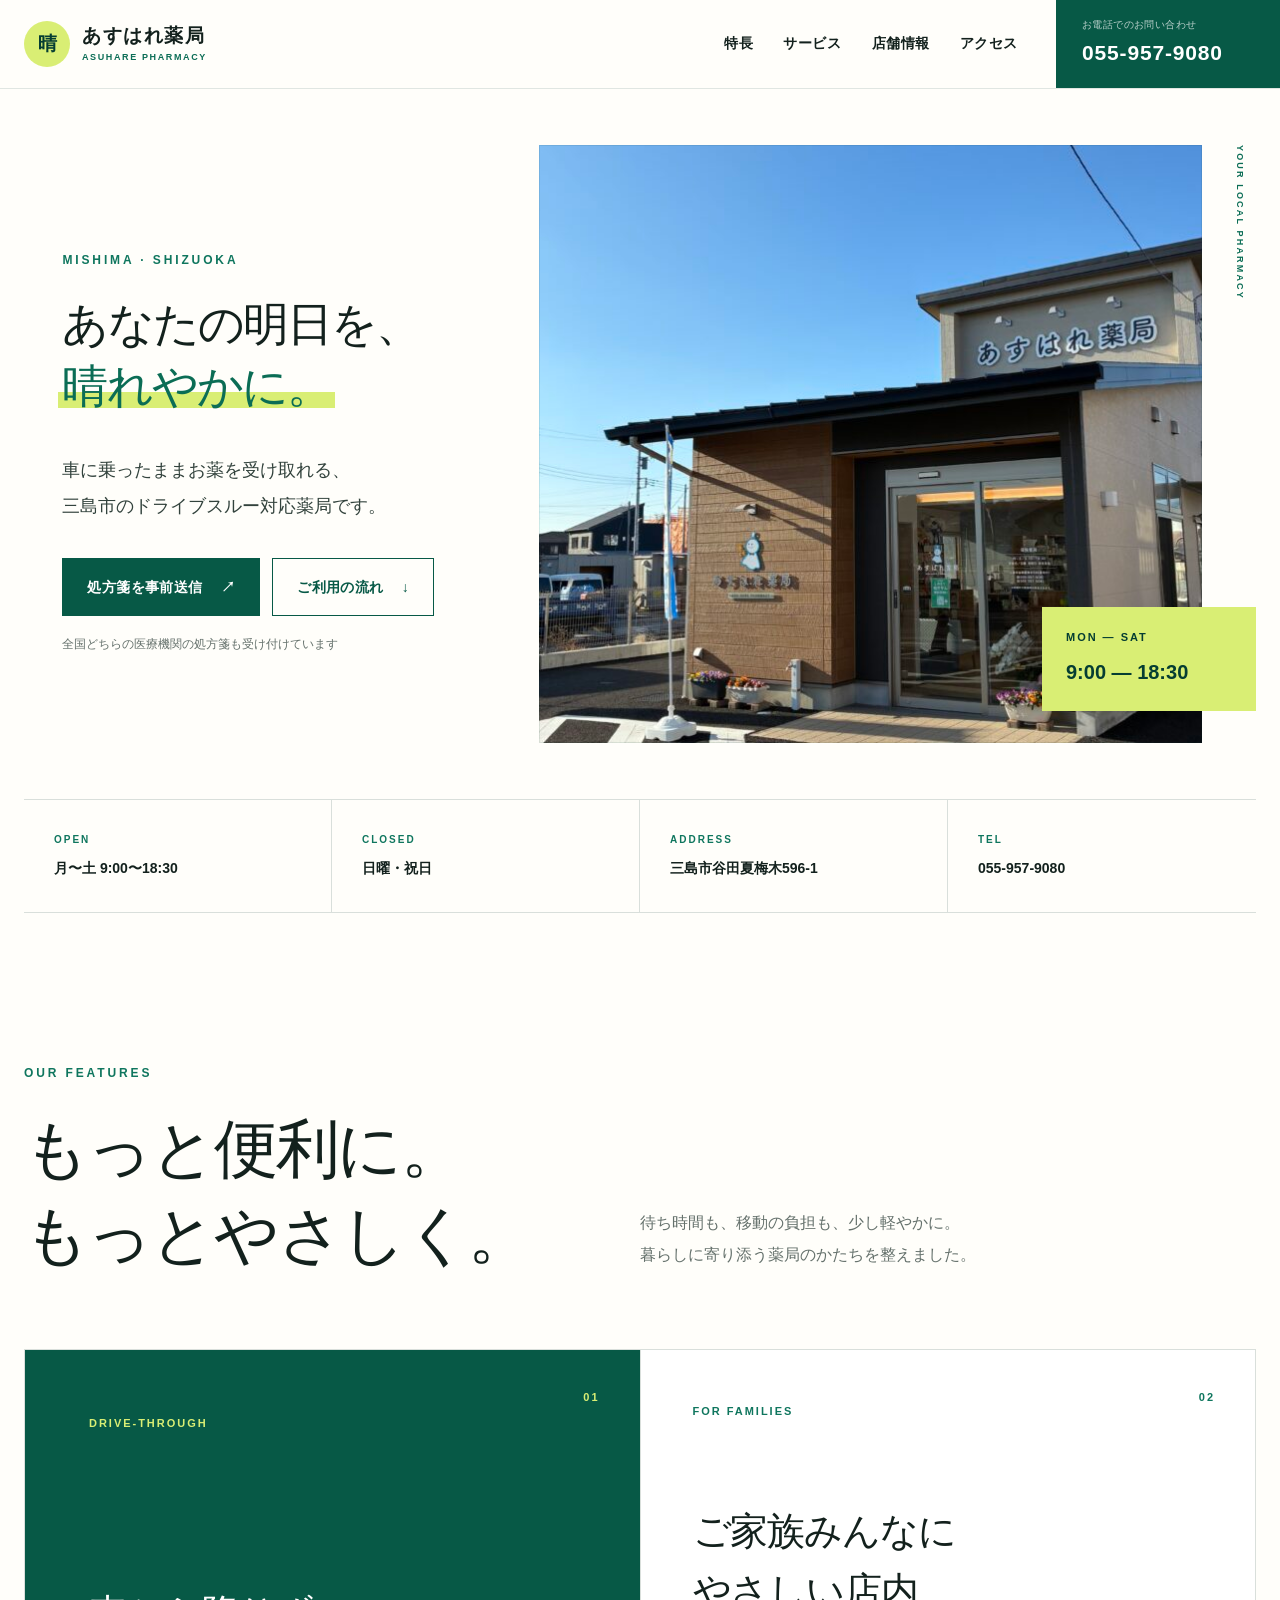
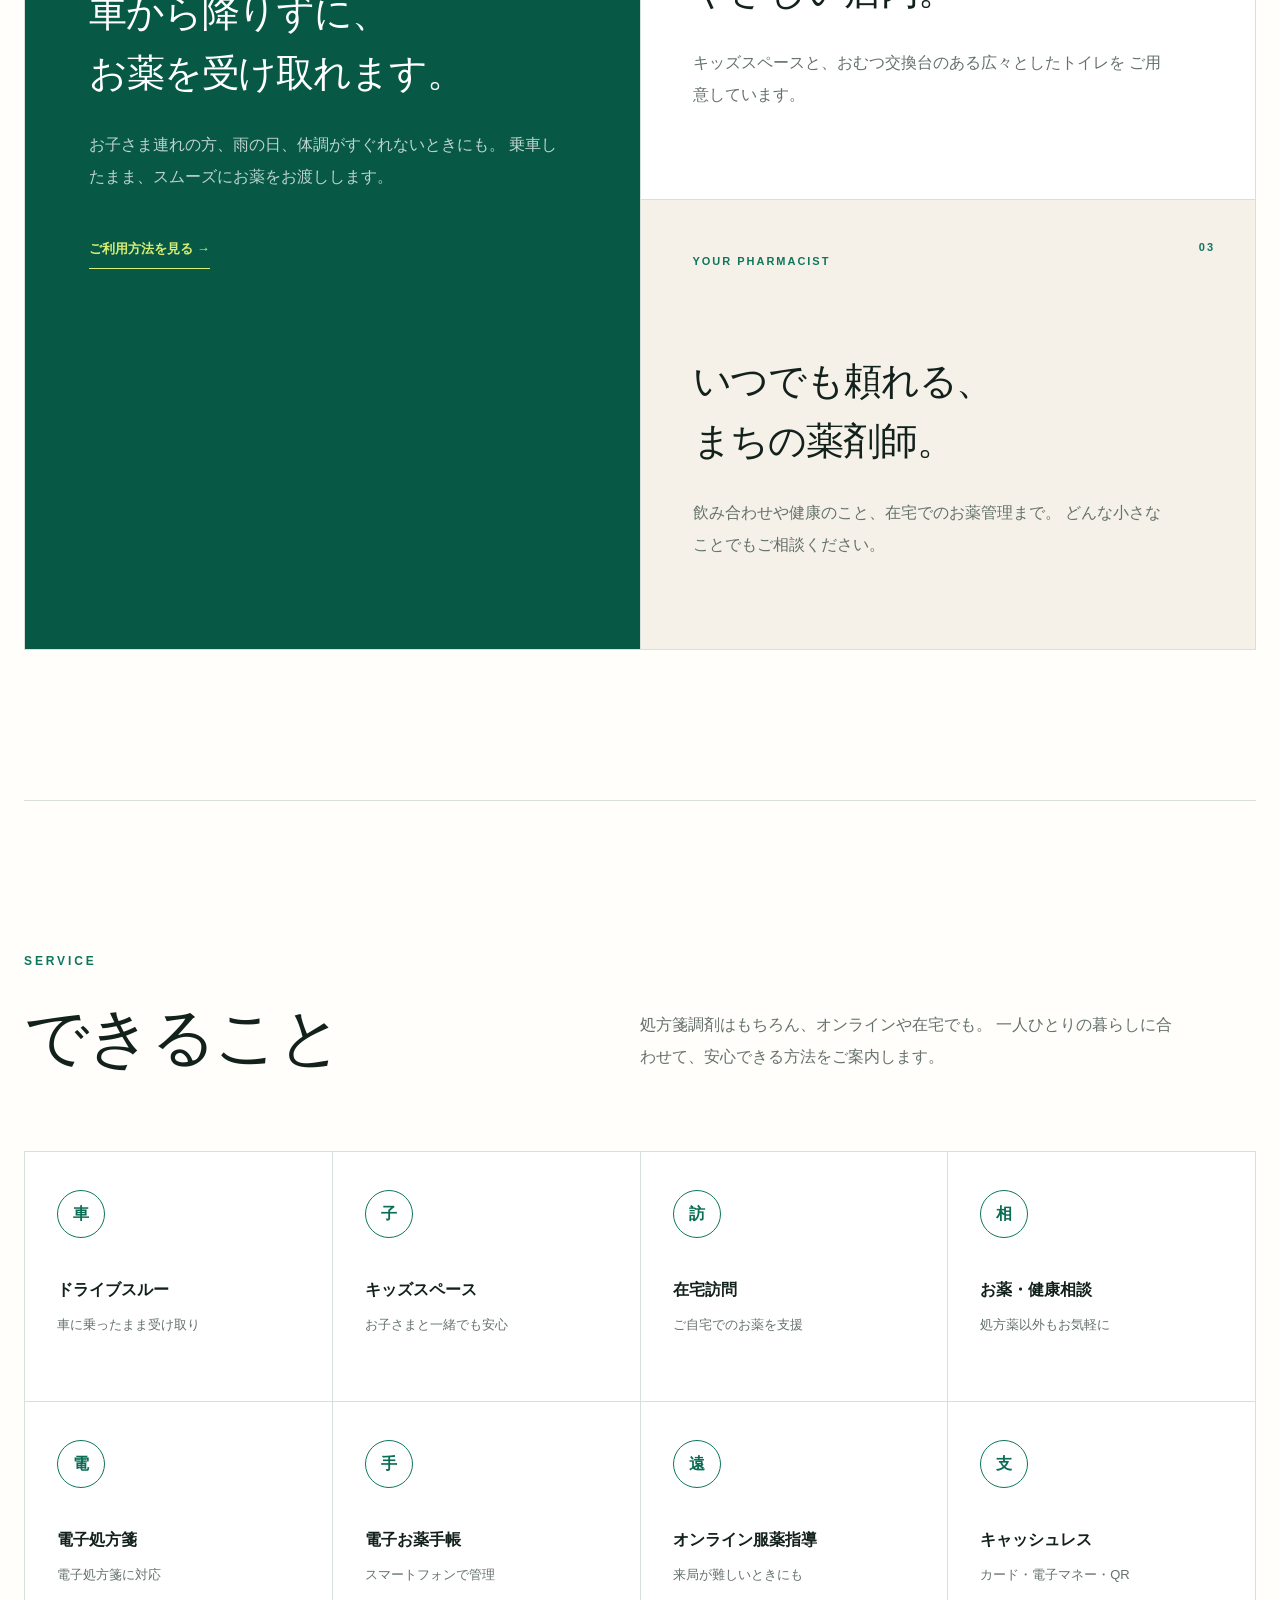
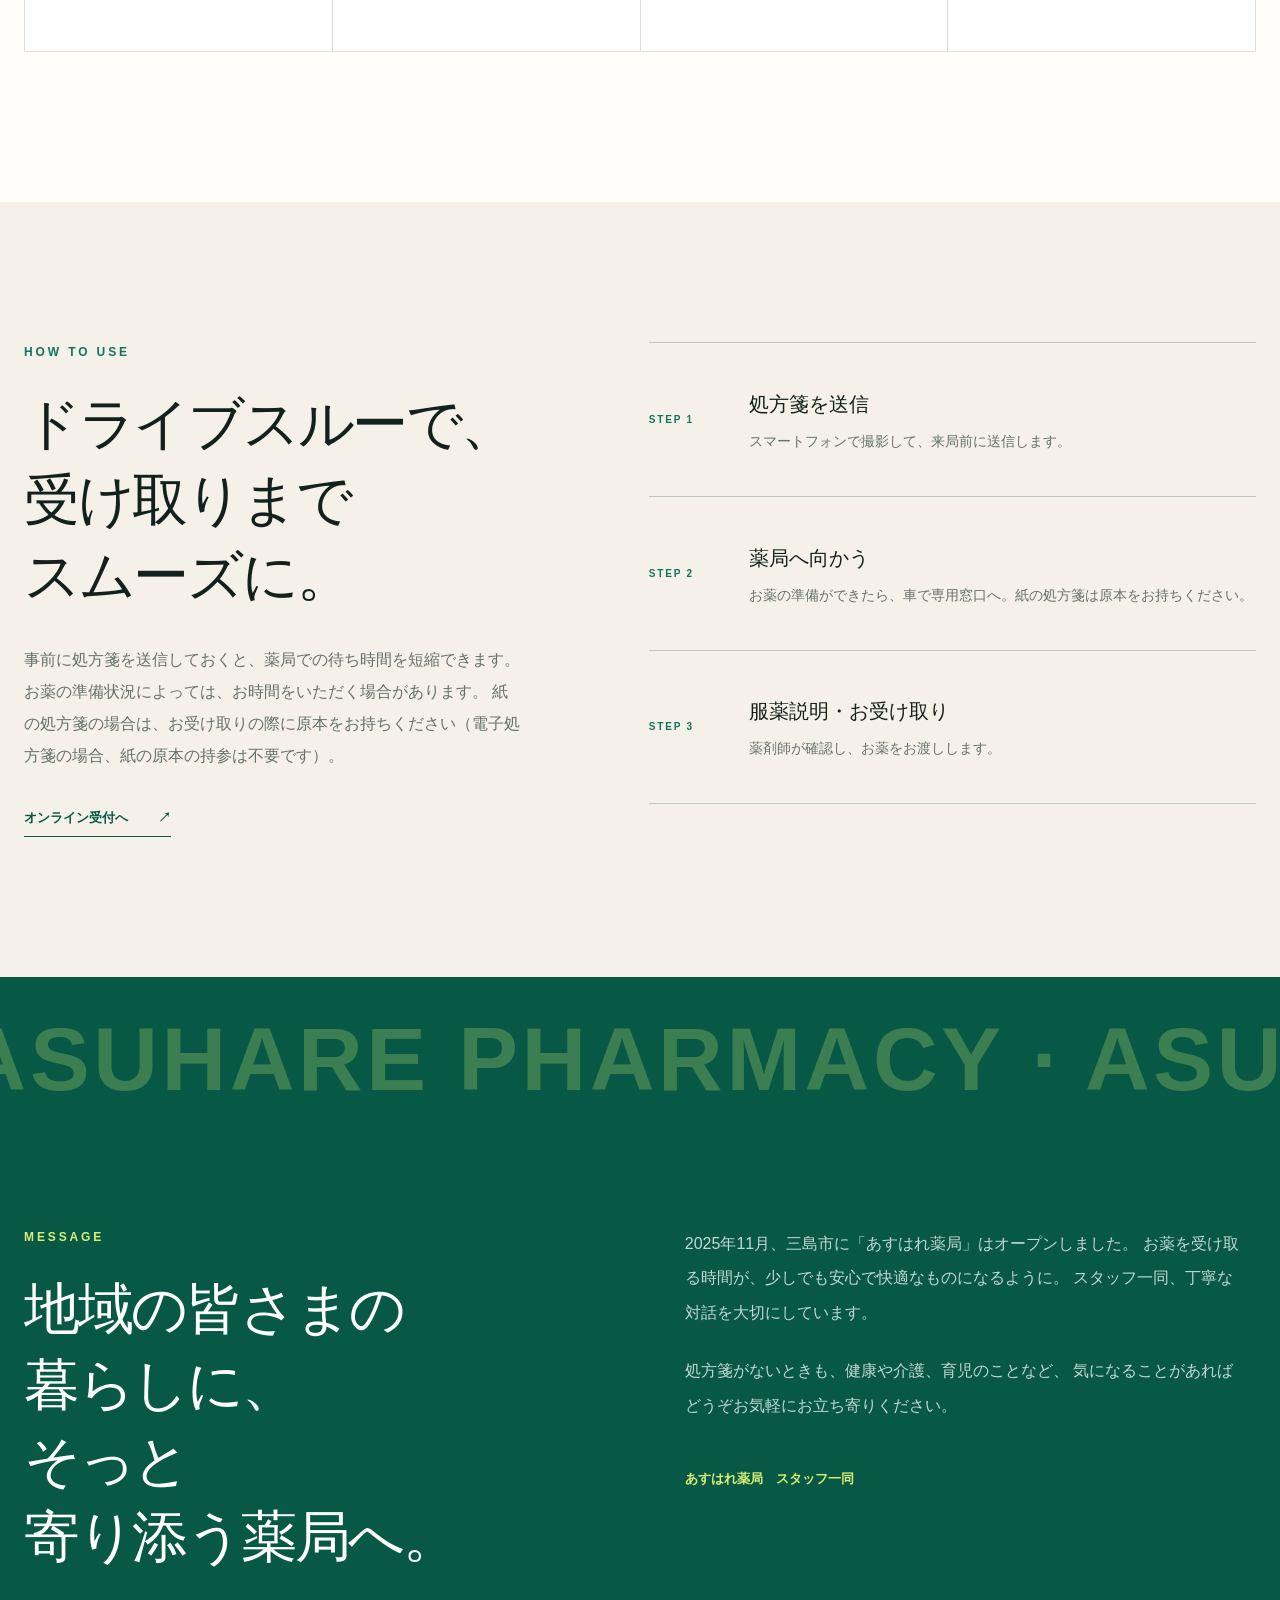
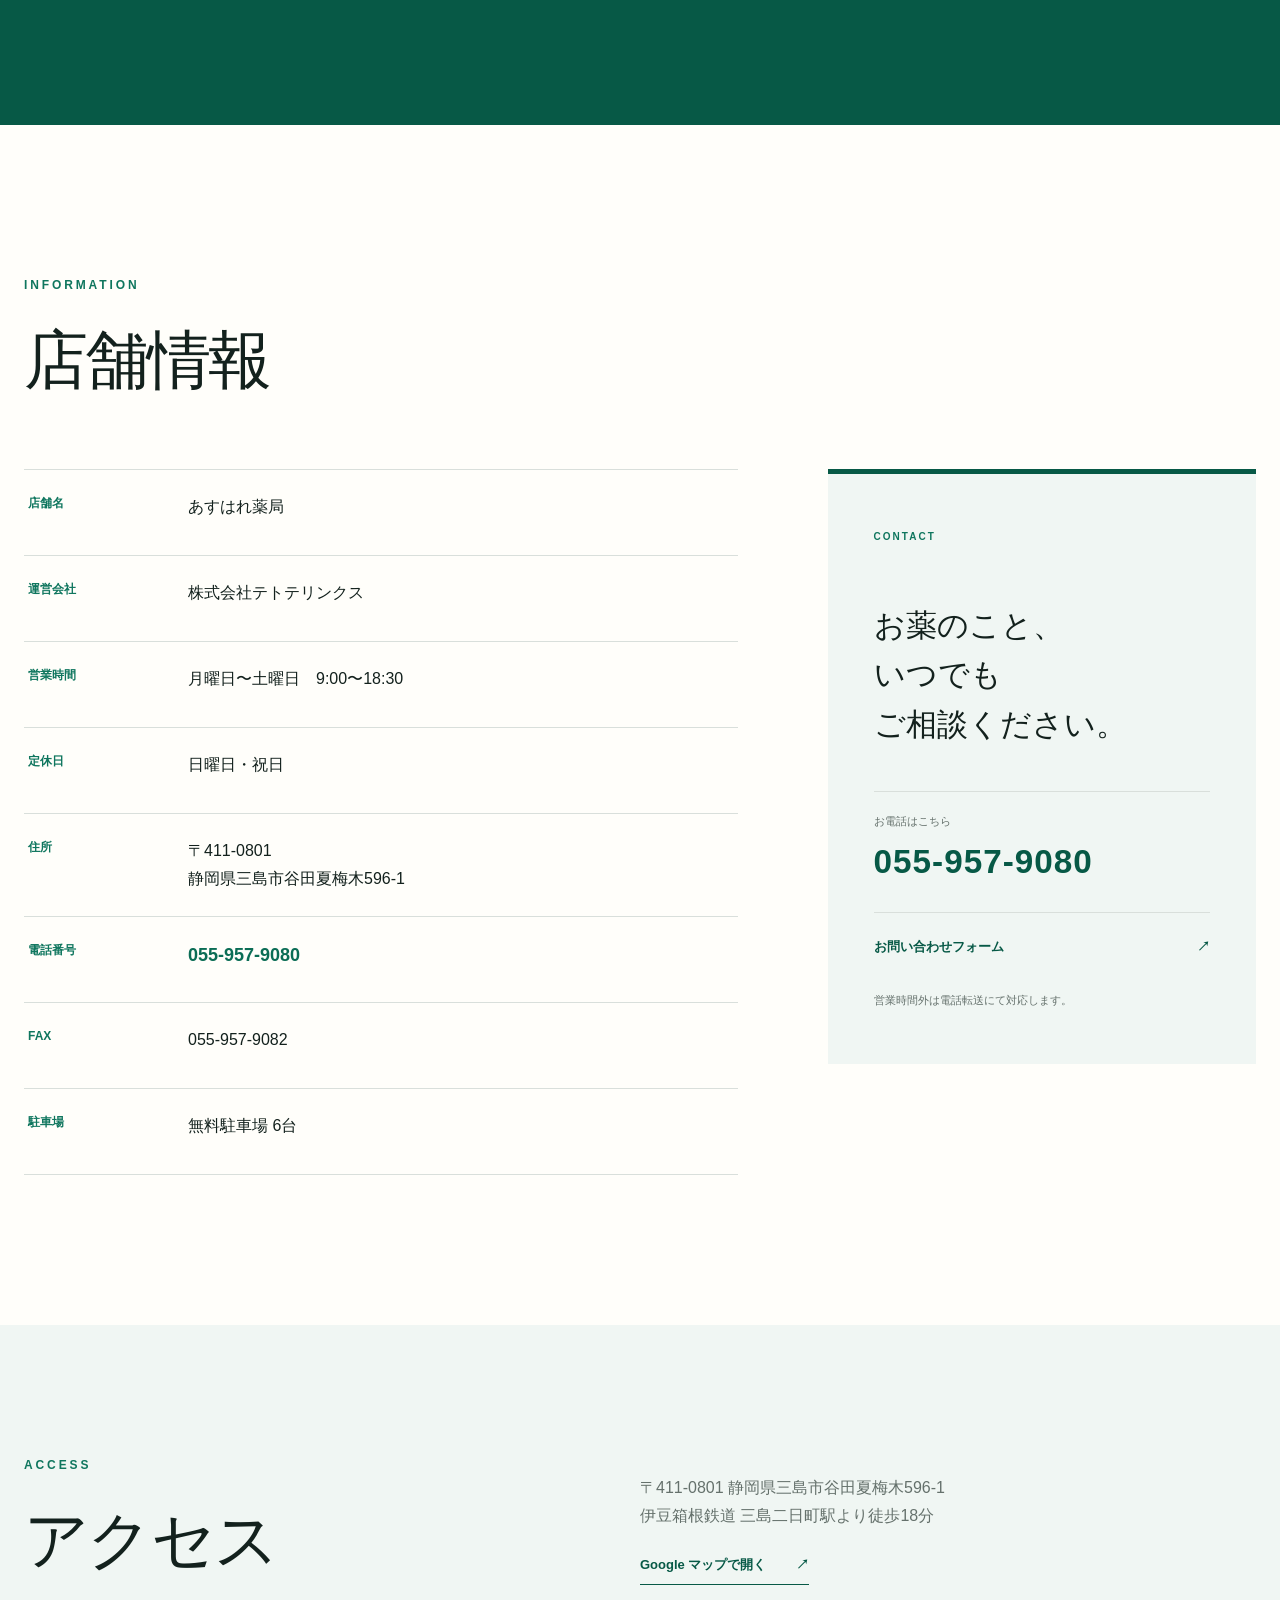
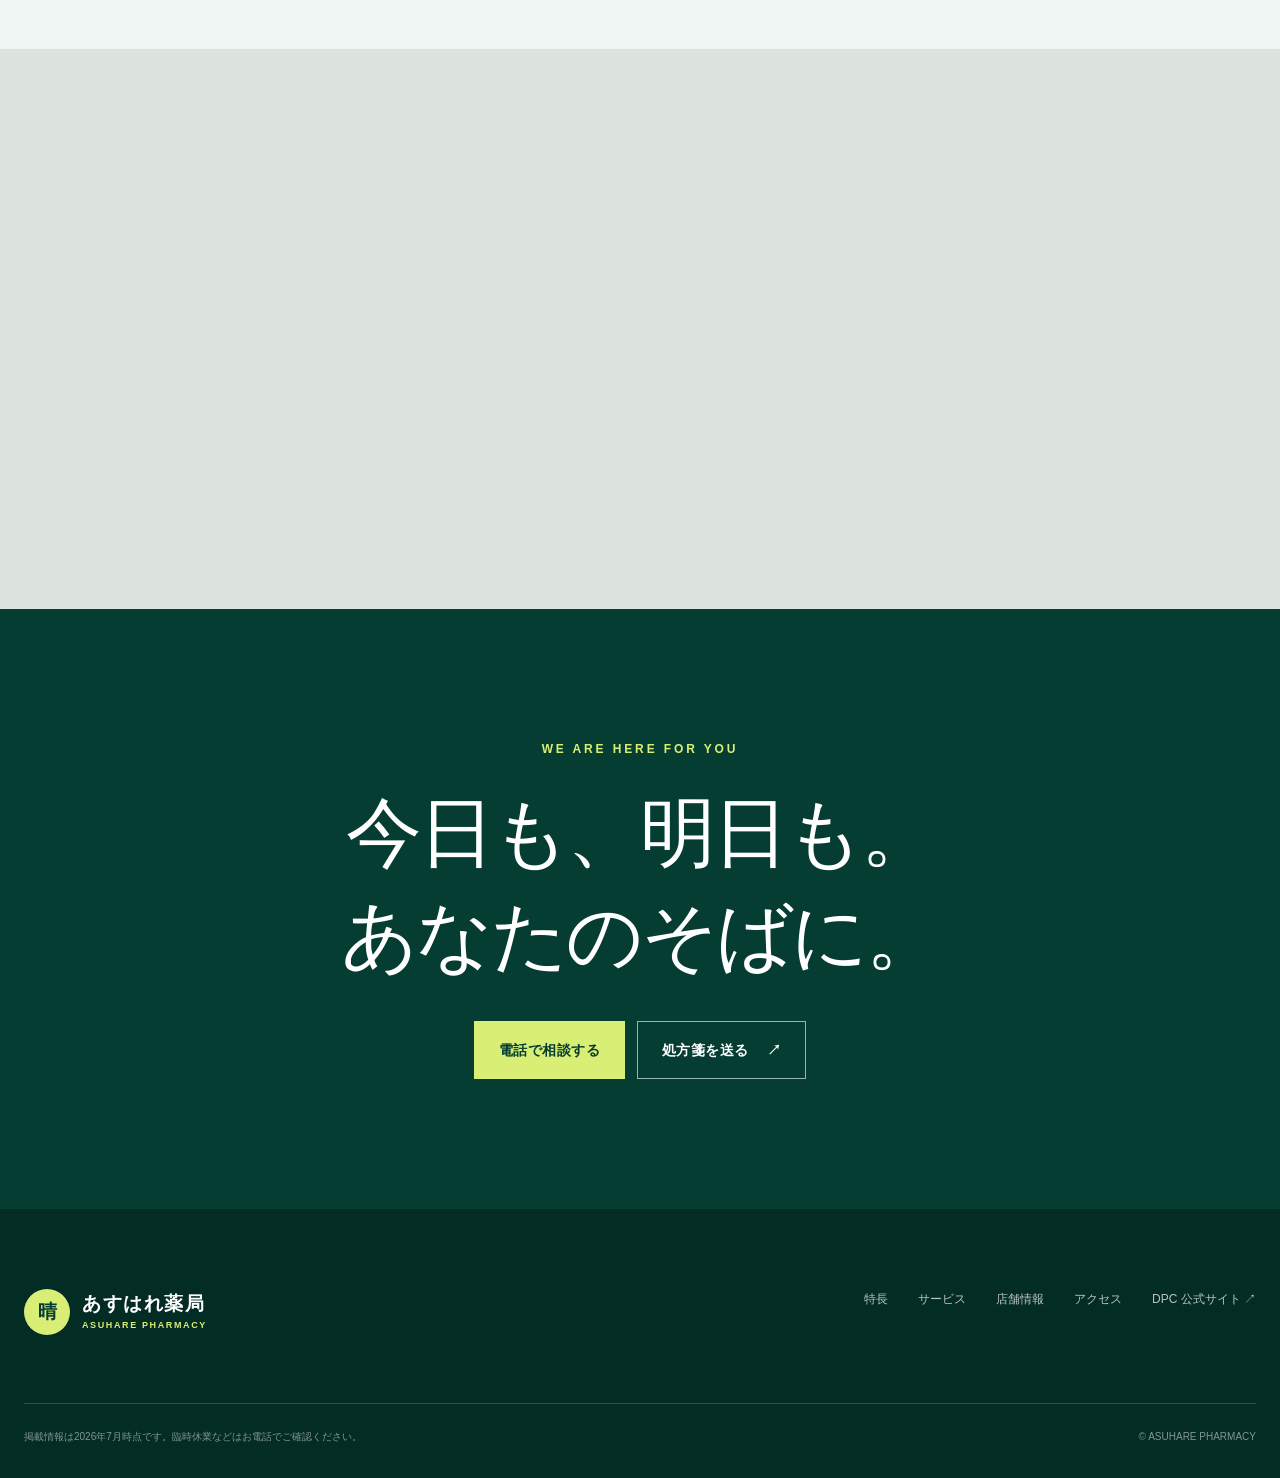
==== commit 474e5ecd: "相互レビュー3往復の反映：見出しの改行・コントラスト・スマホメニュー・OGP/canonical・紙処方箋の原本・公開スクリプトの安全化" ====
--- a/index.html
+++ b/index.html
@@ -10,14 +10,21 @@
     <meta name="description" content="静岡県三島市のあすはれ薬局。車に乗ったままお薬を受け取れるドライブスルー、キッズスペース、オンライン服薬指導、在宅訪問に対応しています。"/>
     <meta name="keywords" content="あすはれ薬局,三島市,調剤薬局,ドライブスルー薬局,処方箋,オンライン服薬指導"/>
     <meta name="robots" content="index, follow"/>
+    <link rel="canonical" href="https://tetote-links.co.jp/"/>
     <meta property="og:title" content="あすはれ薬局｜あなたの明日を、晴れやかに。"/>
     <meta property="og:description" content="三島市のドライブスルー対応薬局。月〜土曜 9:00〜18:30営業。"/>
+    <meta property="og:url" content="https://tetote-links.co.jp/"/>
+    <meta property="og:image" content="https://tetote-links.co.jp/images/asuhare-exterior.jpeg"/>
+    <meta property="og:image:width" content="800"/>
+    <meta property="og:image:height" content="600"/>
+    <meta property="og:image:alt" content="あすはれ薬局の外観"/>
     <meta property="og:site_name" content="あすはれ薬局"/>
     <meta property="og:type" content="website"/>
     <meta property="og:locale" content="ja_JP"/>
-    <meta name="twitter:card" content="summary"/>
+    <meta name="twitter:card" content="summary_large_image"/>
     <meta name="twitter:title" content="あすはれ薬局"/>
     <meta name="twitter:description" content="三島市のドライブスルー対応薬局。"/>
+    <meta name="twitter:image" content="https://tetote-links.co.jp/images/asuhare-exterior.jpeg"/>
     <meta name="theme-color" content="#075946"/>
   </head>
   <body><a class="skip-link" href="#main">本文へ移動</a>
@@ -27,7 +34,7 @@
         </nav>
         <a class="header-phone" href="tel:0559579080"><small>お電話でのお問い合わせ</small><strong>055-957-9080</strong></a>
         <details class="mobile-menu">
-          <summary aria-label="メニューを開く"><span></span><span></span><span></span>
+          <summary aria-label="メニュー"><span></span><span></span><span></span>
           </summary>
           <nav aria-label="モバイルナビゲーション"><a href="#features">特長</a><a href="#services">サービス</a><a href="#information">店舗情報</a><a href="#access">アクセス</a><a href="tel:0559579080">電話する</a>
           </nav>
@@ -178,7 +185,7 @@
           </p>
           <h2>ドライブスルーで、<br/>受け取りまでスムーズに。
           </h2>
-          <p>事前に処方箋を送信しておくと、薬局での待ち時間を短縮できます。 お薬の準備状況によっては、お時間をいただく場合があります。
+          <p>事前に処方箋を送信しておくと、薬局での待ち時間を短縮できます。 お薬の準備状況によっては、お時間をいただく場合があります。 紙の処方箋の場合は、お受け取りの際に原本をお持ちください（電子処方箋の場合、紙の原本の持参は不要です）。
           </p>
           <a class="text-link" href="https://clinics-app.com/pharmacy/88a5de13-a0f6-4448-9841-a842852be4b9" target="_blank" rel="noreferrer">オンライン受付へ <span aria-hidden="true">↗</span></a>
         </div>
@@ -195,7 +202,7 @@
             <div>
               <h3>薬局へ向かう
               </h3>
-              <p>お薬の準備ができたら、車で専用窓口へ。
+              <p>お薬の準備ができたら、車で専用窓口へ。紙の処方箋は原本をお持ちください。
               </p>
             </div>
           </li>
@@ -339,7 +346,13 @@
   </footer>
   <nav class="mobile-fixed" aria-label="クイックアクション"><a href="tel:0559579080">電話する</a><a href="https://clinics-app.com/pharmacy/88a5de13-a0f6-4448-9841-a842852be4b9" target="_blank" rel="noreferrer">処方箋を送る</a>
   </nav>
-  <script type="application/ld+json">{"@context":"https://schema.org","@type":"Pharmacy","name":"あすはれ薬局","image":"images/asuhare-exterior.jpeg","url":"https://dpc-net.ne.jp/storeinfo/shizuoka/shizuoka-asuhare/","telephone":"+81-55-957-9080","faxNumber":"+81-55-957-9082","email":"asuhare.ph@tetote-links.com","address":{"@type":"PostalAddress","postalCode":"411-0801","addressRegion":"静岡県","addressLocality":"三島市","streetAddress":"谷田夏梅木596-1","addressCountry":"JP"},"geo":{"@type":"GeoCoordinates","latitude":35.1083936,"longitude":138.9353442},"openingHoursSpecification":[{"@type":"OpeningHoursSpecification","dayOfWeek":["Monday","Tuesday","Wednesday","Thursday","Friday","Saturday"],"opens":"09:00","closes":"18:30"}],"sameAs":["https://dpc-net.ne.jp/storeinfo/shizuoka/shizuoka-asuhare/","https://clinics-app.com/pharmacy/88a5de13-a0f6-4448-9841-a842852be4b9"]}
+  <script type="application/ld+json">{"@context":"https://schema.org","@type":"Pharmacy","name":"あすはれ薬局","image":"https://tetote-links.co.jp/images/asuhare-exterior.jpeg","url":"https://tetote-links.co.jp/","telephone":"+81-55-957-9080","faxNumber":"+81-55-957-9082","email":"asuhare.ph@tetote-links.com","address":{"@type":"PostalAddress","postalCode":"411-0801","addressRegion":"静岡県","addressLocality":"三島市","streetAddress":"谷田夏梅木596-1","addressCountry":"JP"},"geo":{"@type":"GeoCoordinates","latitude":35.1083936,"longitude":138.9353442},"openingHoursSpecification":[{"@type":"OpeningHoursSpecification","dayOfWeek":["Monday","Tuesday","Wednesday","Thursday","Friday","Saturday"],"opens":"09:00","closes":"18:30"}],"sameAs":["https://dpc-net.ne.jp/storeinfo/shizuoka/shizuoka-asuhare/","https://clinics-app.com/pharmacy/88a5de13-a0f6-4448-9841-a842852be4b9"]}
+  </script>
+  <script>
+    // スマホメニュー：項目を選んだら閉じる（開いたままだと移動先の本文を覆うため）
+    document.querySelectorAll('.mobile-menu nav a').forEach(function (a) {
+      a.addEventListener('click', function () { a.closest('details').open = false; });
+    });
   </script>
 </body>
 </html>
--- a/assets/style.css
+++ b/assets/style.css
@@ -1,2 +1,2 @@
 /*! tailwindcss v4.2.1 | MIT License | https://tailwindcss.com */
-@layer theme{:root,:host{--font-sans:ui-sans-serif, system-ui, sans-serif, "Apple Color Emoji", "Segoe UI Emoji", "Segoe UI Symbol", "Noto Color Emoji";--font-mono:ui-monospace, SFMono-Regular, Menlo, Monaco, Consolas, "Liberation Mono", "Courier New", monospace;--spacing:.25rem;--default-font-family:var(--font-sans);--default-mono-font-family:var(--font-mono)}}@layer base{*,:after,:before,::backdrop{box-sizing:border-box;border:0 solid;margin:0;padding:0}::file-selector-button{box-sizing:border-box;border:0 solid;margin:0;padding:0}html,:host{-webkit-text-size-adjust:100%;tab-size:4;line-height:1.5;font-family:var(--default-font-family,ui-sans-serif, system-ui, sans-serif, "Apple Color Emoji", "Segoe UI Emoji", "Segoe UI Symbol", "Noto Color Emoji");font-feature-settings:var(--default-font-feature-settings,normal);font-variation-settings:var(--default-font-variation-settings,normal);-webkit-tap-highlight-color:transparent}hr{height:0;color:inherit;border-top-width:1px}abbr:where([title]){-webkit-text-decoration:underline dotted;text-decoration:underline dotted}h1,h2,h3,h4,h5,h6{font-size:inherit;font-weight:inherit}a{color:inherit;-webkit-text-decoration:inherit;-webkit-text-decoration:inherit;-webkit-text-decoration:inherit;-webkit-text-decoration:inherit;text-decoration:inherit}b,strong{font-weight:bolder}code,kbd,samp,pre{font-family:var(--default-mono-font-family,ui-monospace, SFMono-Regular, Menlo, Monaco, Consolas, "Liberation Mono", "Courier New", monospace);font-feature-settings:var(--default-mono-font-feature-settings,normal);font-variation-settings:var(--default-mono-font-variation-settings,normal);font-size:1em}small{font-size:80%}sub,sup{vertical-align:baseline;font-size:75%;line-height:0;position:relative}sub{bottom:-.25em}sup{top:-.5em}table{text-indent:0;border-color:inherit;border-collapse:collapse}:-moz-focusring{outline:auto}progress{vertical-align:baseline}summary{display:list-item}ol,ul,menu{list-style:none}img,svg,video,canvas,audio,iframe,embed,object{vertical-align:middle;display:block}img,video{max-width:100%;height:auto}button,input,select,optgroup,textarea{font:inherit;font-feature-settings:inherit;font-variation-settings:inherit;letter-spacing:inherit;color:inherit;opacity:1;background-color:#0000;border-radius:0}::file-selector-button{font:inherit;font-feature-settings:inherit;font-variation-settings:inherit;letter-spacing:inherit;color:inherit;opacity:1;background-color:#0000;border-radius:0}:where(select:is([multiple],[size])) optgroup{font-weight:bolder}:where(select:is([multiple],[size])) optgroup option{padding-inline-start:20px}::file-selector-button{margin-inline-end:4px}::placeholder{opacity:1}@supports (not ((-webkit-appearance:-apple-pay-button))) or (contain-intrinsic-size:1px){::placeholder{color:currentColor}@supports (color:color-mix(in lab, red, red)){::placeholder{color:color-mix(in oklab, currentcolor 50%, transparent)}}}textarea{resize:vertical}::-webkit-search-decoration{-webkit-appearance:none}::-webkit-date-and-time-value{min-height:1lh;text-align:inherit}::-webkit-datetime-edit{display:inline-flex}::-webkit-datetime-edit-fields-wrapper{padding:0}::-webkit-datetime-edit{padding-block:0}::-webkit-datetime-edit-year-field{padding-block:0}::-webkit-datetime-edit-month-field{padding-block:0}::-webkit-datetime-edit-day-field{padding-block:0}::-webkit-datetime-edit-hour-field{padding-block:0}::-webkit-datetime-edit-minute-field{padding-block:0}::-webkit-datetime-edit-second-field{padding-block:0}::-webkit-datetime-edit-millisecond-field{padding-block:0}::-webkit-datetime-edit-meridiem-field{padding-block:0}::-webkit-calendar-picker-indicator{line-height:1}:-moz-ui-invalid{box-shadow:none}button,input:where([type=button],[type=reset],[type=submit]){appearance:button}::file-selector-button{appearance:button}::-webkit-inner-spin-button{height:auto}::-webkit-outer-spin-button{height:auto}[hidden]:where(:not([hidden=until-found])){display:none!important}}@layer components;@layer utilities{.start{inset-inline-start:var(--spacing)}.table{display:table}}:root{--green-950:#053d32;--green-900:#075946;--green-800:#0b6d55;--green-700:#138267;--green-100:#dcebe5;--green-50:#f0f6f3;--lime:#d9ee74;--cream:#f5f1e8;--paper:#fffefa;--ink:#13211d;--muted:#65716c;--line:#d9dfdb;--white:#fff;--max:1240px}*{box-sizing:border-box}html{scroll-behavior:smooth;scroll-padding-top:88px}body{background:var(--paper);color:var(--ink);text-rendering:optimizelegibility;-webkit-font-smoothing:antialiased;margin:0;font-family:Noto Sans JP,Hiragino Kaku Gothic ProN,Yu Gothic,Meiryo,sans-serif;font-size:16px;line-height:1.8}body,button,a{-webkit-tap-highlight-color:transparent}a{color:inherit;text-decoration:none}img{max-width:100%;display:block}button,summary{font:inherit}::selection{background:var(--lime);color:var(--green-950)}.skip-link{z-index:999;background:var(--green-950);color:#fff;padding:10px 16px;transition:transform .2s;position:fixed;top:8px;left:8px;transform:translateY(-160%)}.skip-link:focus{transform:translateY(0)}.site-header{z-index:50;-webkit-backdrop-filter:blur(16px);backdrop-filter:blur(16px);background:#fffefaf5;border-bottom:1px solid #053d321f;position:sticky;top:0}.header-inner{align-items:center;gap:38px;width:min(100% - 48px,1400px);height:88px;margin:0 auto;display:flex}.brand{flex:none;align-items:center;gap:12px;display:inline-flex}.brand-mark{background:var(--lime);width:46px;height:46px;color:var(--green-950);border-radius:50%;place-items:center;font-family:Yu Mincho,Hiragino Mincho ProN,serif;font-size:19px;font-weight:700;display:grid}.brand-copy{flex-direction:column;line-height:1;display:flex}.brand-copy strong{letter-spacing:.08em;font-size:19px;font-weight:700}.brand-copy small{color:var(--green-800);letter-spacing:.18em;margin-top:8px;font-family:Arial,Helvetica,sans-serif;font-size:9px;font-weight:700}.desktop-nav{align-items:center;gap:30px;margin-left:auto;display:flex}.desktop-nav a{letter-spacing:.04em;font-size:14px;font-weight:600;position:relative}.desktop-nav a:after{background:var(--green-700);content:"";transform-origin:100%;height:2px;transition:transform .25s;position:absolute;bottom:-8px;left:0;right:0;transform:scaleX(0)}.desktop-nav a:hover:after,.desktop-nav a:focus-visible:after{transform-origin:0;transform:scaleX(1)}.header-phone{background:var(--green-900);color:#fff;flex-direction:column;justify-content:center;min-width:224px;height:88px;margin-right:-24px;padding:0 26px;display:flex}.header-phone small{color:#ffffffb8;letter-spacing:.04em;font-size:10px}.header-phone strong{letter-spacing:.04em;font-family:Arial,Helvetica,sans-serif;font-size:21px}.mobile-menu{display:none}.hero{grid-template-columns:minmax(420px,.82fr) minmax(520px,1.18fr);width:min(100% - 48px,1400px);min-height:710px;margin:0 auto;display:grid}.hero-copy{flex-direction:column;justify-content:center;padding:90px 6vw 72px 3vw;display:flex}.eyebrow{color:var(--green-700);letter-spacing:.24em;margin:0 0 22px;font-family:Arial,Helvetica,sans-serif;font-size:12px;font-weight:700}.hero h1,.section h2,.drive-section h2,.message-section h2,.access-section h2,.final-cta h2{letter-spacing:-.04em;margin:0;font-family:Yu Mincho,Hiragino Mincho ProN,serif;font-weight:500;line-height:1.35}.hero h1{font-size:clamp(48px,5.4vw,78px)}.hero h1 em{color:var(--green-800);font-style:normal;position:relative}.hero h1 em:after{z-index:-1;background:var(--lime);content:"";height:16px;position:absolute;bottom:4px;left:-4px;right:-4px}.hero-lead{color:#32423c;margin:34px 0 0;font-size:18px;line-height:2}.hero-actions,.final-actions{align-items:center;gap:12px;margin-top:34px;display:flex}.button{letter-spacing:.03em;border:1px solid #0000;justify-content:space-between;align-items:center;gap:26px;min-height:58px;padding:0 24px;font-size:14px;font-weight:700;transition:background-color .2s,border-color .2s,color .2s,transform .2s;display:inline-flex}.button:hover{transform:translateY(-2px)}.button:focus-visible,.text-link:focus-visible,.desktop-nav a:focus-visible,.footer-links a:focus-visible{outline:3px solid var(--lime);outline-offset:4px}.button-primary{background:var(--green-900);color:#fff}.button-primary:hover{background:var(--green-950)}.button-secondary{border-color:var(--green-900);color:var(--green-900)}.button-secondary:hover{background:var(--green-50)}.hero-note{color:var(--muted);margin:18px 0 0;font-size:12px}.hero-visual{min-width:0;padding:56px 54px 56px 10px;position:relative}.photo-frame{background:var(--green-100);height:100%;min-height:590px;position:relative;overflow:hidden}.photo-frame:after{content:"";pointer-events:none;border:1px solid #053d321a;position:absolute;inset:0}.photo-frame img{object-fit:cover;object-position:52% center;width:100%;height:100%}.hero-badge{background:var(--lime);width:214px;height:104px;color:var(--green-950);flex-direction:column;justify-content:center;padding:20px 24px;display:flex;position:absolute;bottom:88px;right:0}.hero-badge strong{letter-spacing:.18em;font-family:Arial,Helvetica,sans-serif;font-size:11px}.hero-badge span{margin-top:6px;font-family:Arial,Helvetica,sans-serif;font-size:20px;font-weight:700}.vertical-label{color:var(--green-800);letter-spacing:.24em;writing-mode:vertical-rl;margin:0;font-family:Arial,Helvetica,sans-serif;font-size:9px;font-weight:700;position:absolute;top:56px;right:8px}.quick-info{border-top:1px solid var(--line);border-bottom:1px solid var(--line);grid-template-columns:repeat(4,1fr);width:min(100% - 48px,1400px);margin:0 auto;display:grid}.quick-info>div,.quick-info>a{border-right:1px solid var(--line);flex-direction:column;justify-content:center;min-height:112px;padding:24px 30px;display:flex}.quick-info>:last-child{border-right:0}.quick-info span{color:var(--green-700);letter-spacing:.2em;font-family:Arial,Helvetica,sans-serif;font-size:10px;font-weight:700}.quick-info strong{margin-top:7px;font-size:14px;font-weight:600}.quick-info a:hover{background:var(--green-50)}.section{width:min(calc(100% - 48px), var(--max));margin:0 auto;padding:150px 0}.section-heading{grid-template-columns:1fr 1fr;align-items:end;margin-bottom:70px;display:grid}.section-heading .eyebrow{grid-column:1/-1}.section-heading h2,.service-intro h2{font-size:clamp(40px,5vw,64px)}.section-heading>p:last-child{color:var(--muted);margin:0 0 8px;line-height:2}.feature-list{border-top:1px solid var(--line);border-left:1px solid var(--line);grid-template-columns:1fr 1fr;display:grid}.feature-card{border-right:1px solid var(--line);border-bottom:1px solid var(--line);background:var(--white);min-height:450px;padding:52px;position:relative}.feature-card-large{background:var(--green-900);color:#fff;grid-row:span 2;min-height:620px;padding:64px}.feature-card-accent{background:var(--cream)}.feature-number{color:var(--green-700);letter-spacing:.18em;font-family:Arial,Helvetica,sans-serif;font-size:11px;font-weight:700;position:absolute;top:38px;right:40px}.feature-card-large .feature-number,.feature-card-large .feature-en{color:var(--lime)}.feature-en{color:var(--green-700);letter-spacing:.18em;margin:0 0 80px;font-family:Arial,Helvetica,sans-serif;font-size:11px;font-weight:700}.feature-card-large .feature-en{margin-bottom:150px}.feature-card h3{letter-spacing:-.03em;margin:0;font-family:Yu Mincho,Hiragino Mincho ProN,serif;font-size:clamp(27px,3vw,40px);font-weight:500;line-height:1.55}.feature-card>p:not(.feature-en){max-width:480px;color:var(--muted);margin:26px 0 0;line-height:2}.feature-card-large>p:not(.feature-en){color:#ffffffbd}.feature-card>a{color:var(--lime);border-bottom:1px solid;margin-top:44px;padding-bottom:7px;font-size:13px;font-weight:700;display:inline-block}.service-section{border-top:1px solid var(--line)}.service-intro{grid-template-columns:1fr 1fr;align-items:end;margin-bottom:70px;display:grid}.service-intro>p{max-width:540px;color:var(--muted);margin:0 0 8px;line-height:2}.service-grid{border-top:1px solid var(--line);border-left:1px solid var(--line);grid-template-columns:repeat(4,1fr);display:grid}.service-card{border-right:1px solid var(--line);border-bottom:1px solid var(--line);background:var(--white);min-height:250px;padding:38px 32px;transition:background-color .2s,color .2s}.service-card:hover{background:var(--green-900);color:#fff}.service-mark{border:1px solid var(--green-700);width:48px;height:48px;color:var(--green-800);border-radius:50%;place-items:center;margin-bottom:38px;font-family:Yu Mincho,Hiragino Mincho ProN,serif;font-size:16px;font-weight:700;display:grid}.service-card:hover .service-mark{border-color:var(--lime);background:var(--lime);color:var(--green-950)}.service-card h3{margin:0;font-size:16px;font-weight:700}.service-card p{color:var(--muted);margin:8px 0 0;font-size:13px}.service-card:hover p{color:#ffffffb3}.drive-section{background:var(--cream);padding:140px 24px}.drive-inner{width:min(100%, var(--max));grid-template-columns:.9fr 1.1fr;gap:10vw;margin:0 auto;display:grid}.drive-copy h2{font-size:clamp(39px,4.4vw,60px)}.drive-copy>p:not(.eyebrow){max-width:500px;color:var(--muted);margin:30px 0 0;line-height:2}.text-link{border-bottom:1px solid var(--green-900);color:var(--green-900);align-items:center;gap:30px;margin-top:34px;padding-bottom:7px;font-size:13px;font-weight:700;display:inline-flex}.drive-steps{margin:0;padding:0;list-style:none}.drive-steps li{border-top:1px solid #bfc7c1;grid-template-columns:100px 1fr;align-items:center;min-height:154px;padding:30px 0;display:grid}.drive-steps li:last-child{border-bottom:1px solid #bfc7c1}.drive-steps>li>span{color:var(--green-700);letter-spacing:.18em;font-family:Arial,Helvetica,sans-serif;font-size:10px;font-weight:700}.drive-steps h3{margin:0;font-size:20px}.drive-steps p{color:var(--muted);margin:7px 0 0;font-size:14px}.message-section{background:var(--green-900);color:#fff;padding:0 0 150px;overflow:hidden}.message-rule{color:#d9ee7440;letter-spacing:.04em;white-space:nowrap;width:max-content;padding:38px 0 32px;font-family:Arial,Helvetica,sans-serif;font-size:clamp(42px,7vw,96px);font-weight:700;line-height:1;transform:translate(-3vw)}.message-inner{width:min(calc(100% - 48px), var(--max));grid-template-columns:1fr 1fr;gap:7vw;margin:90px auto 0;display:grid}.message-section .eyebrow{color:var(--lime)}.message-section h2{font-size:clamp(38px,4.4vw,58px)}.message-body{max-width:560px}.message-body p{color:#ffffffc2;margin:0 0 24px;line-height:2.15}.message-body .message-sign{color:var(--lime);margin-top:42px;font-size:13px;font-weight:700}.compact-heading{margin-bottom:64px;display:block}.compact-heading h2{font-size:clamp(44px,5vw,64px)}.information-layout{grid-template-columns:1.25fr .75fr;gap:7vw;display:grid}.information-list{border-top:1px solid var(--line);margin:0}.information-list>div{border-bottom:1px solid var(--line);grid-template-columns:160px 1fr;align-items:start;min-height:86px;padding:23px 4px;display:grid}.information-list dt{color:var(--green-700);font-size:12px;font-weight:700}.information-list dd{margin:0;line-height:1.75}.information-list dd a{color:var(--green-800);font-family:Arial,Helvetica,sans-serif;font-size:18px;font-weight:700}.contact-panel{background:var(--green-50);border-top:5px solid var(--green-900);align-self:start;padding:54px 46px}.contact-label{color:var(--green-700);letter-spacing:.2em;margin:0 0 55px;font-family:Arial,Helvetica,sans-serif;font-size:10px;font-weight:700}.contact-panel h3{margin:0;font-family:Yu Mincho,Hiragino Mincho ProN,serif;font-size:31px;font-weight:500;line-height:1.6}.contact-phone{border-top:1px solid var(--line);border-bottom:1px solid var(--line);flex-direction:column;margin-top:42px;padding:20px 0;display:flex}.contact-phone span{color:var(--muted);font-size:11px}.contact-phone strong{color:var(--green-900);letter-spacing:.03em;font-family:Arial,Helvetica,sans-serif;font-size:clamp(24px,2.6vw,34px)}.contact-mail{color:var(--green-900);justify-content:space-between;margin-top:22px;font-size:13px;font-weight:700;display:flex}.contact-panel small{color:var(--muted);margin-top:32px;font-size:11px;display:block}.access-section{background:var(--green-50);padding:130px 0 0}.access-heading{width:min(calc(100% - 48px), var(--max));grid-template-columns:1fr 1fr;align-items:end;margin:0 auto 64px;display:grid}.access-heading h2{font-size:clamp(44px,5vw,64px)}.access-heading>div:last-child p{color:var(--muted);margin:0;line-height:1.8}.access-heading .text-link{margin-top:22px}.map-wrap{filter:saturate(.68)contrast(1.02);background:#d9e2dc;height:560px}.map-wrap iframe{border:0;display:block}.final-cta{background:var(--green-950);color:#fff;text-align:center;padding:130px 24px}.final-cta .eyebrow{color:var(--lime)}.final-cta h2{font-size:clamp(46px,6vw,76px)}.final-actions{justify-content:center}.button-light{background:var(--lime);color:var(--green-950)}.button-light:hover{background:#fff}.button-outline-light{color:#fff;border-color:#fff9}.button-outline-light:hover{color:var(--green-950);background:#fff;border-color:#fff}.site-footer{color:#fff;background:#032c24;padding:80px 24px 32px}.footer-main,.footer-bottom{width:min(100%, var(--max));justify-content:space-between;gap:40px;margin:0 auto;display:flex}.brand-footer .brand-copy small{color:var(--lime)}.footer-links{align-items:flex-start;gap:30px;display:flex}.footer-links a{color:#ffffffb8;font-size:12px}.footer-links a:hover{color:var(--lime)}.footer-bottom{border-top:1px solid #ffffff29;margin-top:68px;padding-top:24px}.footer-bottom p{color:#ffffff80;margin:0;font-size:10px}.mobile-fixed{display:none}@media (width<=1080px){.header-inner{gap:24px}.desktop-nav{gap:18px}.header-phone{display:none}.hero{grid-template-columns:.9fr 1.1fr;min-height:630px}.hero-copy{padding-left:1vw;padding-right:4vw}.hero-visual{padding-right:36px}.photo-frame{min-height:520px}.feature-card{padding:42px}.feature-card-large{padding:52px}.service-grid{grid-template-columns:repeat(2,1fr)}}@media (width<=820px){html{scroll-padding-top:72px}.site-header{position:sticky}.header-inner{width:calc(100% - 32px);height:72px}.brand-mark{width:39px;height:39px;font-size:16px}.brand-copy strong{font-size:16px}.brand-copy small{margin-top:6px;font-size:7px}.desktop-nav{display:none}.mobile-menu{margin-left:auto;display:block;position:relative}.mobile-menu summary{cursor:pointer;flex-direction:column;justify-content:center;align-items:center;gap:5px;width:44px;height:44px;list-style:none;display:flex}.mobile-menu summary::-webkit-details-marker{display:none}.mobile-menu summary span{background:var(--green-950);width:23px;height:1px;transition:transform .2s}.mobile-menu[open] summary span:first-child{transform:translateY(6px)rotate(45deg)}.mobile-menu[open] summary span:nth-child(2){opacity:0}.mobile-menu[open] summary span:nth-child(3){transform:translateY(-6px)rotate(-45deg)}.mobile-menu nav{background:var(--green-950);color:#fff;flex-direction:column;width:min(320px,88vw);padding:18px 24px;display:flex;position:absolute;top:55px;right:-16px;box-shadow:0 20px 40px #053d3229}.mobile-menu nav a{border-bottom:1px solid #ffffff26;padding:14px 2px;font-size:14px}.hero{grid-template-columns:1fr;width:100%;min-height:0}.hero-copy{padding:70px 24px 48px}.hero h1{font-size:clamp(44px,12vw,64px)}.hero-lead{margin-top:26px;font-size:16px}.hero-actions{flex-direction:column;align-items:stretch}.button{width:100%}.hero-note{line-height:1.7}.hero-visual{padding:0 24px 74px}.photo-frame{aspect-ratio:4/3;min-height:0}.hero-badge{width:188px;height:92px;padding:16px 20px;bottom:36px;right:12px}.hero-badge span{font-size:17px}.vertical-label{display:none}.quick-info{grid-template-columns:1fr 1fr;width:calc(100% - 48px)}.quick-info>div,.quick-info>a{min-height:96px;padding:20px 16px}.quick-info>:nth-child(2){border-right:0}.quick-info>:nth-child(-n+2){border-bottom:1px solid var(--line)}.quick-info strong{font-size:12px}.section{width:calc(100% - 48px);padding:100px 0}.section-heading,.service-intro,.drive-inner,.message-inner,.information-layout,.access-heading{grid-template-columns:1fr}.section-heading,.service-intro{gap:28px;margin-bottom:48px}.section-heading h2,.service-intro h2{font-size:44px}.section-heading>p:last-child,.service-intro>p{font-size:14px}.feature-list{grid-template-columns:1fr}.feature-card,.feature-card-large{grid-row:auto;min-height:0;padding:42px 30px 48px}.feature-card-large .feature-en{margin-bottom:90px}.feature-en{margin-bottom:70px}.feature-card h3{font-size:31px}.service-grid{grid-template-columns:1fr 1fr}.service-card{min-height:220px;padding:28px 22px}.drive-section{padding:96px 24px}.drive-inner{gap:60px}.drive-copy h2{font-size:42px}.drive-steps li{grid-template-columns:78px 1fr}.message-section{padding-bottom:100px}.message-rule{padding-top:28px}.message-inner{gap:42px;width:calc(100% - 48px);margin-top:66px}.message-section h2{font-size:39px}.information-layout{gap:56px}.contact-panel{padding:42px 30px}.access-section{padding-top:96px}.access-heading{gap:32px;width:calc(100% - 48px)}.map-wrap,.map-wrap iframe{height:440px}.final-cta{padding:100px 24px}.final-actions{flex-direction:column;width:min(100%,440px);margin-left:auto;margin-right:auto}.footer-main,.footer-bottom{flex-direction:column}.footer-links{grid-template-columns:1fr 1fr;gap:16px 30px;display:grid}.footer-bottom{gap:8px;margin-top:48px}}@media (width<=540px){body{padding-bottom:62px}.desktop-only{display:none}.hero h1{font-size:43px}.hero h1 em:after{height:11px;bottom:2px}.hero-lead{font-size:15px}.quick-info{width:100%}.quick-info>div,.quick-info>a{padding:18px 14px}.section,.message-inner,.access-heading{width:calc(100% - 40px)}.section-heading h2,.service-intro h2,.drive-copy h2,.message-section h2,.compact-heading h2,.access-heading h2{font-size:37px}.service-grid{grid-template-columns:1fr}.service-card{min-height:0;padding:28px 26px}.service-mark{margin-bottom:24px}.drive-steps li{grid-template-columns:1fr;gap:12px}.information-list>div{grid-template-columns:1fr;gap:7px}.contact-panel h3{font-size:28px}.final-cta h2{font-size:43px}.site-footer{padding-bottom:44px}.mobile-fixed{z-index:60;background:var(--green-950);color:#fff;grid-template-columns:.9fr 1.1fr;height:62px;display:grid;position:fixed;bottom:0;left:0;right:0;box-shadow:0 -6px 22px #053d3226}.mobile-fixed a{place-items:center;font-size:13px;font-weight:700;display:grid}.mobile-fixed a:first-child{border-right:1px solid #ffffff2e}.mobile-fixed a:last-child{background:var(--lime);color:var(--green-950)}}@media (prefers-reduced-motion:reduce){html{scroll-behavior:auto}*,:before,:after{scroll-behavior:auto!important;transition-duration:.01ms!important}}
+@layer theme{:root,:host{--font-sans:ui-sans-serif, system-ui, sans-serif, "Apple Color Emoji", "Segoe UI Emoji", "Segoe UI Symbol", "Noto Color Emoji";--font-mono:ui-monospace, SFMono-Regular, Menlo, Monaco, Consolas, "Liberation Mono", "Courier New", monospace;--spacing:.25rem;--default-font-family:var(--font-sans);--default-mono-font-family:var(--font-mono)}}@layer base{*,:after,:before,::backdrop{box-sizing:border-box;border:0 solid;margin:0;padding:0}::file-selector-button{box-sizing:border-box;border:0 solid;margin:0;padding:0}html,:host{-webkit-text-size-adjust:100%;tab-size:4;line-height:1.5;font-family:var(--default-font-family,ui-sans-serif, system-ui, sans-serif, "Apple Color Emoji", "Segoe UI Emoji", "Segoe UI Symbol", "Noto Color Emoji");font-feature-settings:var(--default-font-feature-settings,normal);font-variation-settings:var(--default-font-variation-settings,normal);-webkit-tap-highlight-color:transparent}hr{height:0;color:inherit;border-top-width:1px}abbr:where([title]){-webkit-text-decoration:underline dotted;text-decoration:underline dotted}h1,h2,h3,h4,h5,h6{font-size:inherit;font-weight:inherit}a{color:inherit;-webkit-text-decoration:inherit;-webkit-text-decoration:inherit;-webkit-text-decoration:inherit;-webkit-text-decoration:inherit;text-decoration:inherit}b,strong{font-weight:bolder}code,kbd,samp,pre{font-family:var(--default-mono-font-family,ui-monospace, SFMono-Regular, Menlo, Monaco, Consolas, "Liberation Mono", "Courier New", monospace);font-feature-settings:var(--default-mono-font-feature-settings,normal);font-variation-settings:var(--default-mono-font-variation-settings,normal);font-size:1em}small{font-size:80%}sub,sup{vertical-align:baseline;font-size:75%;line-height:0;position:relative}sub{bottom:-.25em}sup{top:-.5em}table{text-indent:0;border-color:inherit;border-collapse:collapse}:-moz-focusring{outline:auto}progress{vertical-align:baseline}summary{display:list-item}ol,ul,menu{list-style:none}img,svg,video,canvas,audio,iframe,embed,object{vertical-align:middle;display:block}img,video{max-width:100%;height:auto}button,input,select,optgroup,textarea{font:inherit;font-feature-settings:inherit;font-variation-settings:inherit;letter-spacing:inherit;color:inherit;opacity:1;background-color:#0000;border-radius:0}::file-selector-button{font:inherit;font-feature-settings:inherit;font-variation-settings:inherit;letter-spacing:inherit;color:inherit;opacity:1;background-color:#0000;border-radius:0}:where(select:is([multiple],[size])) optgroup{font-weight:bolder}:where(select:is([multiple],[size])) optgroup option{padding-inline-start:20px}::file-selector-button{margin-inline-end:4px}::placeholder{opacity:1}@supports (not ((-webkit-appearance:-apple-pay-button))) or (contain-intrinsic-size:1px){::placeholder{color:currentColor}@supports (color:color-mix(in lab, red, red)){::placeholder{color:color-mix(in oklab, currentcolor 50%, transparent)}}}textarea{resize:vertical}::-webkit-search-decoration{-webkit-appearance:none}::-webkit-date-and-time-value{min-height:1lh;text-align:inherit}::-webkit-datetime-edit{display:inline-flex}::-webkit-datetime-edit-fields-wrapper{padding:0}::-webkit-datetime-edit{padding-block:0}::-webkit-datetime-edit-year-field{padding-block:0}::-webkit-datetime-edit-month-field{padding-block:0}::-webkit-datetime-edit-day-field{padding-block:0}::-webkit-datetime-edit-hour-field{padding-block:0}::-webkit-datetime-edit-minute-field{padding-block:0}::-webkit-datetime-edit-second-field{padding-block:0}::-webkit-datetime-edit-millisecond-field{padding-block:0}::-webkit-datetime-edit-meridiem-field{padding-block:0}::-webkit-calendar-picker-indicator{line-height:1}:-moz-ui-invalid{box-shadow:none}button,input:where([type=button],[type=reset],[type=submit]){appearance:button}::file-selector-button{appearance:button}::-webkit-inner-spin-button{height:auto}::-webkit-outer-spin-button{height:auto}[hidden]:where(:not([hidden=until-found])){display:none!important}}@layer components;@layer utilities{.start{inset-inline-start:var(--spacing)}.table{display:table}}:root{--green-950:#053d32;--green-900:#075946;--green-800:#0b6d55;--green-700:#0f765e;--green-100:#dcebe5;--green-50:#f0f6f3;--lime:#d9ee74;--cream:#f5f1e8;--paper:#fffefa;--ink:#13211d;--muted:#65716c;--line:#d9dfdb;--white:#fff;--max:1240px}*{box-sizing:border-box}html{scroll-behavior:smooth;scroll-padding-top:88px}body{background:var(--paper);color:var(--ink);text-rendering:optimizelegibility;-webkit-font-smoothing:antialiased;margin:0;font-family:Noto Sans JP,Hiragino Kaku Gothic ProN,Yu Gothic,Meiryo,sans-serif;font-size:16px;line-height:1.8}body,button,a{-webkit-tap-highlight-color:transparent}a{color:inherit;text-decoration:none}img{max-width:100%;display:block}button,summary{font:inherit}::selection{background:var(--lime);color:var(--green-950)}.skip-link{z-index:999;background:var(--green-950);color:#fff;padding:10px 16px;transition:transform .2s;position:fixed;top:8px;left:8px;transform:translateY(-160%)}.skip-link:focus{transform:translateY(0)}.site-header{z-index:50;-webkit-backdrop-filter:blur(16px);backdrop-filter:blur(16px);background:#fffefaf5;border-bottom:1px solid #053d321f;position:sticky;top:0}.header-inner{align-items:center;gap:38px;width:min(100% - 48px,1400px);height:88px;margin:0 auto;display:flex}.brand{flex:none;align-items:center;gap:12px;display:inline-flex}.brand-mark{background:var(--lime);width:46px;height:46px;color:var(--green-950);border-radius:50%;place-items:center;font-family:Yu Mincho,Hiragino Mincho ProN,serif;font-size:19px;font-weight:700;display:grid}.brand-copy{flex-direction:column;line-height:1;display:flex}.brand-copy strong{letter-spacing:.08em;font-size:19px;font-weight:700}.brand-copy small{color:var(--green-800);letter-spacing:.18em;margin-top:8px;font-family:Arial,Helvetica,sans-serif;font-size:9px;font-weight:700}.desktop-nav{align-items:center;gap:30px;margin-left:auto;display:flex}.desktop-nav a{letter-spacing:.04em;font-size:14px;font-weight:600;position:relative}.desktop-nav a:after{background:var(--green-700);content:"";transform-origin:100%;height:2px;transition:transform .25s;position:absolute;bottom:-8px;left:0;right:0;transform:scaleX(0)}.desktop-nav a:hover:after,.desktop-nav a:focus-visible:after{transform-origin:0;transform:scaleX(1)}.header-phone{background:var(--green-900);color:#fff;flex-direction:column;justify-content:center;min-width:224px;height:88px;margin-right:-24px;padding:0 26px;display:flex}.header-phone small{color:#ffffffb8;letter-spacing:.04em;font-size:10px}.header-phone strong{letter-spacing:.04em;font-family:Arial,Helvetica,sans-serif;font-size:21px}.mobile-menu{display:none}.hero{grid-template-columns:minmax(420px,.82fr) minmax(520px,1.18fr);width:min(100% - 48px,1400px);min-height:710px;margin:0 auto;display:grid}.hero-copy{flex-direction:column;justify-content:center;padding:90px 6vw 72px 3vw;display:flex}.eyebrow{color:var(--green-700);letter-spacing:.24em;margin:0 0 22px;font-family:Arial,Helvetica,sans-serif;font-size:12px;font-weight:700}.hero h1,.section h2,.drive-section h2,.message-section h2,.access-section h2,.final-cta h2{word-break:auto-phrase;letter-spacing:-.04em;margin:0;font-family:Yu Mincho,Hiragino Mincho ProN,serif;font-weight:500;line-height:1.35}.hero h1{font-size:clamp(40px,3.6vw,64px)}.hero h1 em{color:var(--green-800);font-style:normal;position:relative}.hero h1 em:after{z-index:-1;background:var(--lime);content:"";height:16px;position:absolute;bottom:4px;left:-4px;right:-4px}.hero-lead{color:#32423c;margin:34px 0 0;font-size:18px;line-height:2}.hero-actions,.final-actions{flex-wrap:wrap;align-items:center;gap:12px;margin-top:34px;display:flex}.button{white-space:nowrap;letter-spacing:.03em;border:1px solid #0000;justify-content:space-between;align-items:center;gap:18px;min-height:58px;padding:0 24px;font-size:14px;font-weight:700;transition:background-color .2s,border-color .2s,color .2s,transform .2s;display:inline-flex}.button:hover{transform:translateY(-2px)}a:focus-visible,summary:focus-visible{outline:3px solid var(--green-900);outline-offset:4px}.feature-card-large a:focus-visible,.message-section a:focus-visible,.final-cta a:focus-visible,.site-footer a:focus-visible,.mobile-menu nav a:focus-visible,.mobile-fixed a:focus-visible{outline-color:var(--lime)}.button-primary{background:var(--green-900);color:#fff}.button-primary:hover{background:var(--green-950)}.button-secondary{border-color:var(--green-900);color:var(--green-900)}.button-secondary:hover{background:var(--green-50)}.hero-note{color:var(--muted);margin:18px 0 0;font-size:12px}.hero-visual{min-width:0;padding:56px 54px 56px 10px;position:relative}.photo-frame{background:var(--green-100);height:100%;min-height:590px;position:relative;overflow:hidden}.photo-frame:after{content:"";pointer-events:none;border:1px solid #053d321a;position:absolute;inset:0}.photo-frame img{object-fit:cover;object-position:52% center;width:100%;height:100%}.hero-badge{background:var(--lime);width:214px;height:104px;color:var(--green-950);flex-direction:column;justify-content:center;padding:20px 24px;display:flex;position:absolute;bottom:88px;right:0}.hero-badge strong{letter-spacing:.18em;font-family:Arial,Helvetica,sans-serif;font-size:11px}.hero-badge span{margin-top:6px;font-family:Arial,Helvetica,sans-serif;font-size:20px;font-weight:700}.vertical-label{color:var(--green-800);letter-spacing:.24em;writing-mode:vertical-rl;margin:0;font-family:Arial,Helvetica,sans-serif;font-size:9px;font-weight:700;position:absolute;top:56px;right:8px}.quick-info{border-top:1px solid var(--line);border-bottom:1px solid var(--line);grid-template-columns:repeat(4,1fr);width:min(100% - 48px,1400px);margin:0 auto;display:grid}.quick-info>div,.quick-info>a{border-right:1px solid var(--line);flex-direction:column;justify-content:center;min-height:112px;padding:24px 30px;display:flex}.quick-info>:last-child{border-right:0}.quick-info span{color:var(--green-700);letter-spacing:.2em;font-family:Arial,Helvetica,sans-serif;font-size:10px;font-weight:700}.quick-info strong{margin-top:7px;font-size:14px;font-weight:600}.quick-info a:hover{background:var(--green-50)}.section{width:min(calc(100% - 48px), var(--max));margin:0 auto;padding:150px 0}.section-heading{grid-template-columns:1fr 1fr;align-items:end;margin-bottom:70px;display:grid}.section-heading .eyebrow{grid-column:1/-1}.section-heading h2,.service-intro h2{font-size:clamp(40px,5vw,64px)}.section-heading>p:last-child{color:var(--muted);margin:0 0 8px;line-height:2}.feature-list{border-top:1px solid var(--line);border-left:1px solid var(--line);grid-template-columns:1fr 1fr;display:grid}.feature-card{border-right:1px solid var(--line);border-bottom:1px solid var(--line);background:var(--white);min-height:450px;padding:52px;position:relative}.feature-card-large{background:var(--green-900);color:#fff;grid-row:span 2;min-height:620px;padding:64px}.feature-card-accent{background:var(--cream)}.feature-number{color:var(--green-700);letter-spacing:.18em;font-family:Arial,Helvetica,sans-serif;font-size:11px;font-weight:700;position:absolute;top:38px;right:40px}.feature-card-large .feature-number,.feature-card-large .feature-en{color:var(--lime)}.feature-en{color:var(--green-700);letter-spacing:.18em;margin:0 0 80px;font-family:Arial,Helvetica,sans-serif;font-size:11px;font-weight:700}.feature-card-large .feature-en{margin-bottom:150px}.feature-card h3{letter-spacing:-.03em;margin:0;font-family:Yu Mincho,Hiragino Mincho ProN,serif;font-size:clamp(27px,3vw,40px);font-weight:500;line-height:1.55}.feature-card>p:not(.feature-en){max-width:480px;color:var(--muted);margin:26px 0 0;line-height:2}.feature-card-large>p:not(.feature-en){color:#ffffffbd}.feature-card>a{color:var(--lime);border-bottom:1px solid;margin-top:44px;padding-bottom:7px;font-size:13px;font-weight:700;display:inline-block}.service-section{border-top:1px solid var(--line)}.service-intro{grid-template-columns:1fr 1fr;align-items:end;margin-bottom:70px;display:grid}.service-intro>p{max-width:540px;color:var(--muted);margin:0 0 8px;line-height:2}.service-grid{border-top:1px solid var(--line);border-left:1px solid var(--line);grid-template-columns:repeat(4,1fr);display:grid}.service-card{border-right:1px solid var(--line);border-bottom:1px solid var(--line);background:var(--white);min-height:250px;padding:38px 32px;transition:background-color .2s,color .2s}.service-card:hover{background:var(--green-900);color:#fff}.service-mark{border:1px solid var(--green-700);width:48px;height:48px;color:var(--green-800);border-radius:50%;place-items:center;margin-bottom:38px;font-family:Yu Mincho,Hiragino Mincho ProN,serif;font-size:16px;font-weight:700;display:grid}.service-card:hover .service-mark{border-color:var(--lime);background:var(--lime);color:var(--green-950)}.service-card h3{margin:0;font-size:16px;font-weight:700}.service-card p{color:var(--muted);margin:8px 0 0;font-size:13px}.service-card:hover p{color:#ffffffb3}.drive-section{background:var(--cream);padding:140px 24px}.drive-inner{width:min(100%, var(--max));grid-template-columns:.9fr 1.1fr;gap:10vw;margin:0 auto;display:grid}.drive-copy h2{font-size:clamp(39px,4.4vw,60px)}.drive-copy>p:not(.eyebrow){max-width:500px;color:var(--muted);margin:30px 0 0;line-height:2}.text-link{border-bottom:1px solid var(--green-900);color:var(--green-900);align-items:center;gap:30px;margin-top:34px;padding-bottom:7px;font-size:13px;font-weight:700;display:inline-flex}.drive-steps{margin:0;padding:0;list-style:none}.drive-steps li{border-top:1px solid #bfc7c1;grid-template-columns:100px 1fr;align-items:center;min-height:154px;padding:30px 0;display:grid}.drive-steps li:last-child{border-bottom:1px solid #bfc7c1}.drive-steps>li>span{color:var(--green-700);letter-spacing:.18em;font-family:Arial,Helvetica,sans-serif;font-size:10px;font-weight:700}.drive-steps h3{margin:0;font-size:20px}.drive-steps p{color:var(--muted);margin:7px 0 0;font-size:14px}.message-section{background:var(--green-900);color:#fff;padding:0 0 150px;overflow:hidden}.message-rule{color:#d9ee7440;letter-spacing:.04em;white-space:nowrap;width:max-content;padding:38px 0 32px;font-family:Arial,Helvetica,sans-serif;font-size:clamp(42px,7vw,96px);font-weight:700;line-height:1;transform:translate(-3vw)}.message-inner{width:min(calc(100% - 48px), var(--max));grid-template-columns:1fr 1fr;gap:7vw;margin:90px auto 0;display:grid}.message-section .eyebrow{color:var(--lime)}.message-section h2{font-size:clamp(38px,4.4vw,58px)}.message-body{max-width:560px}.message-body p{color:#ffffffc2;margin:0 0 24px;line-height:2.15}.message-body .message-sign{color:var(--lime);margin-top:42px;font-size:13px;font-weight:700}.compact-heading{margin-bottom:64px;display:block}.compact-heading h2{font-size:clamp(44px,5vw,64px)}.information-layout{grid-template-columns:1.25fr .75fr;gap:7vw;display:grid}.information-list{border-top:1px solid var(--line);margin:0}.information-list>div{border-bottom:1px solid var(--line);grid-template-columns:160px 1fr;align-items:start;min-height:86px;padding:23px 4px;display:grid}.information-list dt{color:var(--green-700);font-size:12px;font-weight:700}.information-list dd{margin:0;line-height:1.75}.information-list dd a{color:var(--green-800);font-family:Arial,Helvetica,sans-serif;font-size:18px;font-weight:700}.contact-panel{background:var(--green-50);border-top:5px solid var(--green-900);align-self:start;padding:54px 46px}.contact-label{color:var(--green-700);letter-spacing:.2em;margin:0 0 55px;font-family:Arial,Helvetica,sans-serif;font-size:10px;font-weight:700}.contact-panel h3{margin:0;font-family:Yu Mincho,Hiragino Mincho ProN,serif;font-size:31px;font-weight:500;line-height:1.6}.contact-phone{border-top:1px solid var(--line);border-bottom:1px solid var(--line);flex-direction:column;margin-top:42px;padding:20px 0;display:flex}.contact-phone span{color:var(--muted);font-size:11px}.contact-phone strong{color:var(--green-900);letter-spacing:.03em;font-family:Arial,Helvetica,sans-serif;font-size:clamp(24px,2.6vw,34px)}.contact-mail{color:var(--green-900);justify-content:space-between;margin-top:22px;font-size:13px;font-weight:700;display:flex}.contact-panel small{color:var(--muted);margin-top:32px;font-size:11px;display:block}.access-section{background:var(--green-50);padding:130px 0 0}.access-heading{width:min(calc(100% - 48px), var(--max));grid-template-columns:1fr 1fr;align-items:end;margin:0 auto 64px;display:grid}.access-heading h2{font-size:clamp(44px,5vw,64px)}.access-heading>div:last-child p{color:var(--muted);margin:0;line-height:1.8}.access-heading .text-link{margin-top:22px}.map-wrap{filter:saturate(.68)contrast(1.02);background:#d9e2dc;height:560px}.map-wrap iframe{border:0;display:block}.final-cta{background:var(--green-950);color:#fff;text-align:center;padding:130px 24px}.final-cta .eyebrow{color:var(--lime)}.final-cta h2{font-size:clamp(46px,6vw,76px)}.final-actions{justify-content:center}.button-light{background:var(--lime);color:var(--green-950)}.button-light:hover{background:#fff}.button-outline-light{color:#fff;border-color:#fff9}.button-outline-light:hover{color:var(--green-950);background:#fff;border-color:#fff}.site-footer{color:#fff;background:#032c24;padding:80px 24px 32px}.footer-main,.footer-bottom{width:min(100%, var(--max));justify-content:space-between;gap:40px;margin:0 auto;display:flex}.brand-footer .brand-copy small{color:var(--lime)}.footer-links{align-items:flex-start;gap:30px;display:flex}.footer-links a{color:#ffffffb8;font-size:12px}.footer-links a:hover{color:var(--lime)}.footer-bottom{border-top:1px solid #ffffff29;margin-top:68px;padding-top:24px}.footer-bottom p{color:#ffffff80;margin:0;font-size:10px}.mobile-fixed{display:none}@media (width<=1080px){.header-inner{gap:24px}.desktop-nav{gap:18px}.header-phone{display:none}.hero{grid-template-columns:.9fr 1.1fr;min-height:630px}.hero-copy{padding-left:1vw;padding-right:4vw}.hero-visual{padding-right:36px}.photo-frame{min-height:520px}.feature-card{padding:42px}.feature-card-large{padding:52px}.service-grid{grid-template-columns:repeat(2,1fr)}}@media (width<=820px){html{scroll-padding-top:72px}.site-header{position:sticky}.header-inner{width:calc(100% - 32px);height:72px}.brand-mark{width:39px;height:39px;font-size:16px}.brand-copy strong{font-size:16px}.brand-copy small{margin-top:6px;font-size:7px}.desktop-nav{display:none}.mobile-menu{margin-left:auto;display:block;position:relative}.mobile-menu summary{cursor:pointer;flex-direction:column;justify-content:center;align-items:center;gap:5px;width:44px;height:44px;list-style:none;display:flex}.mobile-menu summary::-webkit-details-marker{display:none}.mobile-menu summary span{background:var(--green-950);width:23px;height:1px;transition:transform .2s}.mobile-menu[open] summary span:first-child{transform:translateY(6px)rotate(45deg)}.mobile-menu[open] summary span:nth-child(2){opacity:0}.mobile-menu[open] summary span:nth-child(3){transform:translateY(-6px)rotate(-45deg)}.mobile-menu nav{background:var(--green-950);color:#fff;flex-direction:column;width:min(320px,88vw);padding:18px 24px;display:flex;position:absolute;top:55px;right:-16px;box-shadow:0 20px 40px #053d3229}.mobile-menu nav a{border-bottom:1px solid #ffffff26;padding:14px 2px;font-size:14px}.hero{grid-template-columns:1fr;width:100%;min-height:0}.hero-copy{padding:70px 24px 48px}.hero h1{font-size:clamp(44px,12vw,64px)}.hero-lead{margin-top:26px;font-size:16px}.hero-actions{flex-direction:column;align-items:stretch}.button{width:100%}.hero-note{line-height:1.7}.hero-visual{padding:0 24px 74px}.photo-frame{aspect-ratio:4/3;min-height:0}.hero-badge{width:188px;height:92px;padding:16px 20px;bottom:36px;right:12px}.hero-badge span{font-size:17px}.vertical-label{display:none}.quick-info{grid-template-columns:1fr 1fr;width:calc(100% - 48px)}.quick-info>div,.quick-info>a{min-height:96px;padding:20px 16px}.quick-info>:nth-child(2){border-right:0}.quick-info>:nth-child(-n+2){border-bottom:1px solid var(--line)}.quick-info strong{font-size:12px}.section{width:calc(100% - 48px);padding:100px 0}.section-heading,.service-intro,.drive-inner,.message-inner,.information-layout,.access-heading{grid-template-columns:1fr}.section-heading,.service-intro{gap:28px;margin-bottom:48px}.section-heading h2,.service-intro h2{font-size:44px}.section-heading>p:last-child,.service-intro>p{font-size:14px}.feature-list{grid-template-columns:1fr}.feature-card,.feature-card-large{grid-row:auto;min-height:0;padding:42px 30px 48px}.feature-card-large .feature-en{margin-bottom:90px}.feature-en{margin-bottom:70px}.feature-card h3{font-size:31px}.service-grid{grid-template-columns:1fr 1fr}.service-card{min-height:220px;padding:28px 22px}.drive-section{padding:96px 24px}.drive-inner{gap:60px}.drive-copy h2{font-size:42px}.drive-steps li{grid-template-columns:78px 1fr}.message-section{padding-bottom:100px}.message-rule{padding-top:28px}.message-inner{gap:42px;width:calc(100% - 48px);margin-top:66px}.message-section h2{font-size:39px}.information-layout{gap:56px}.contact-panel{padding:42px 30px}.access-section{padding-top:96px}.access-heading{gap:32px;width:calc(100% - 48px)}.map-wrap,.map-wrap iframe{height:440px}.final-cta{padding:100px 24px}.final-actions{flex-direction:column;width:min(100%,440px);margin-left:auto;margin-right:auto}.footer-main,.footer-bottom{flex-direction:column}.footer-links{grid-template-columns:1fr 1fr;gap:16px 30px;display:grid}.footer-bottom{gap:8px;margin-top:48px}}@media (width<=540px){body{padding-bottom:62px}.desktop-only{display:none}.hero h1{font-size:min(43px,10.5vw)}.hero h1 em:after{height:11px;bottom:2px}.hero-lead{font-size:15px}.quick-info{width:100%}.quick-info>div,.quick-info>a{padding:18px 14px}.section,.message-inner,.access-heading{width:calc(100% - 40px)}.section-heading h2,.service-intro h2,.drive-copy h2,.message-section h2,.compact-heading h2,.access-heading h2{font-size:37px}.service-grid{grid-template-columns:1fr}.service-card{min-height:0;padding:28px 26px}.service-mark{margin-bottom:24px}.drive-steps li{grid-template-columns:1fr;gap:12px}.information-list>div{grid-template-columns:1fr;gap:7px}.contact-panel h3{font-size:28px}.final-cta h2{font-size:43px}.site-footer{padding-bottom:44px}.mobile-fixed{z-index:60;background:var(--green-950);color:#fff;grid-template-columns:.9fr 1.1fr;height:62px;display:grid;position:fixed;bottom:0;left:0;right:0;box-shadow:0 -6px 22px #053d3226}.mobile-fixed a{place-items:center;font-size:13px;font-weight:700;display:grid}.mobile-fixed a:first-child{border-right:1px solid #ffffff2e}.mobile-fixed a:last-child{background:var(--lime);color:var(--green-950)}}@media (prefers-reduced-motion:reduce){html{scroll-behavior:auto}*,:before,:after{scroll-behavior:auto!important;transition-duration:.01ms!important}}h1,h2,h3,.hero-lead,.contact-panel h3{word-break:auto-phrase}
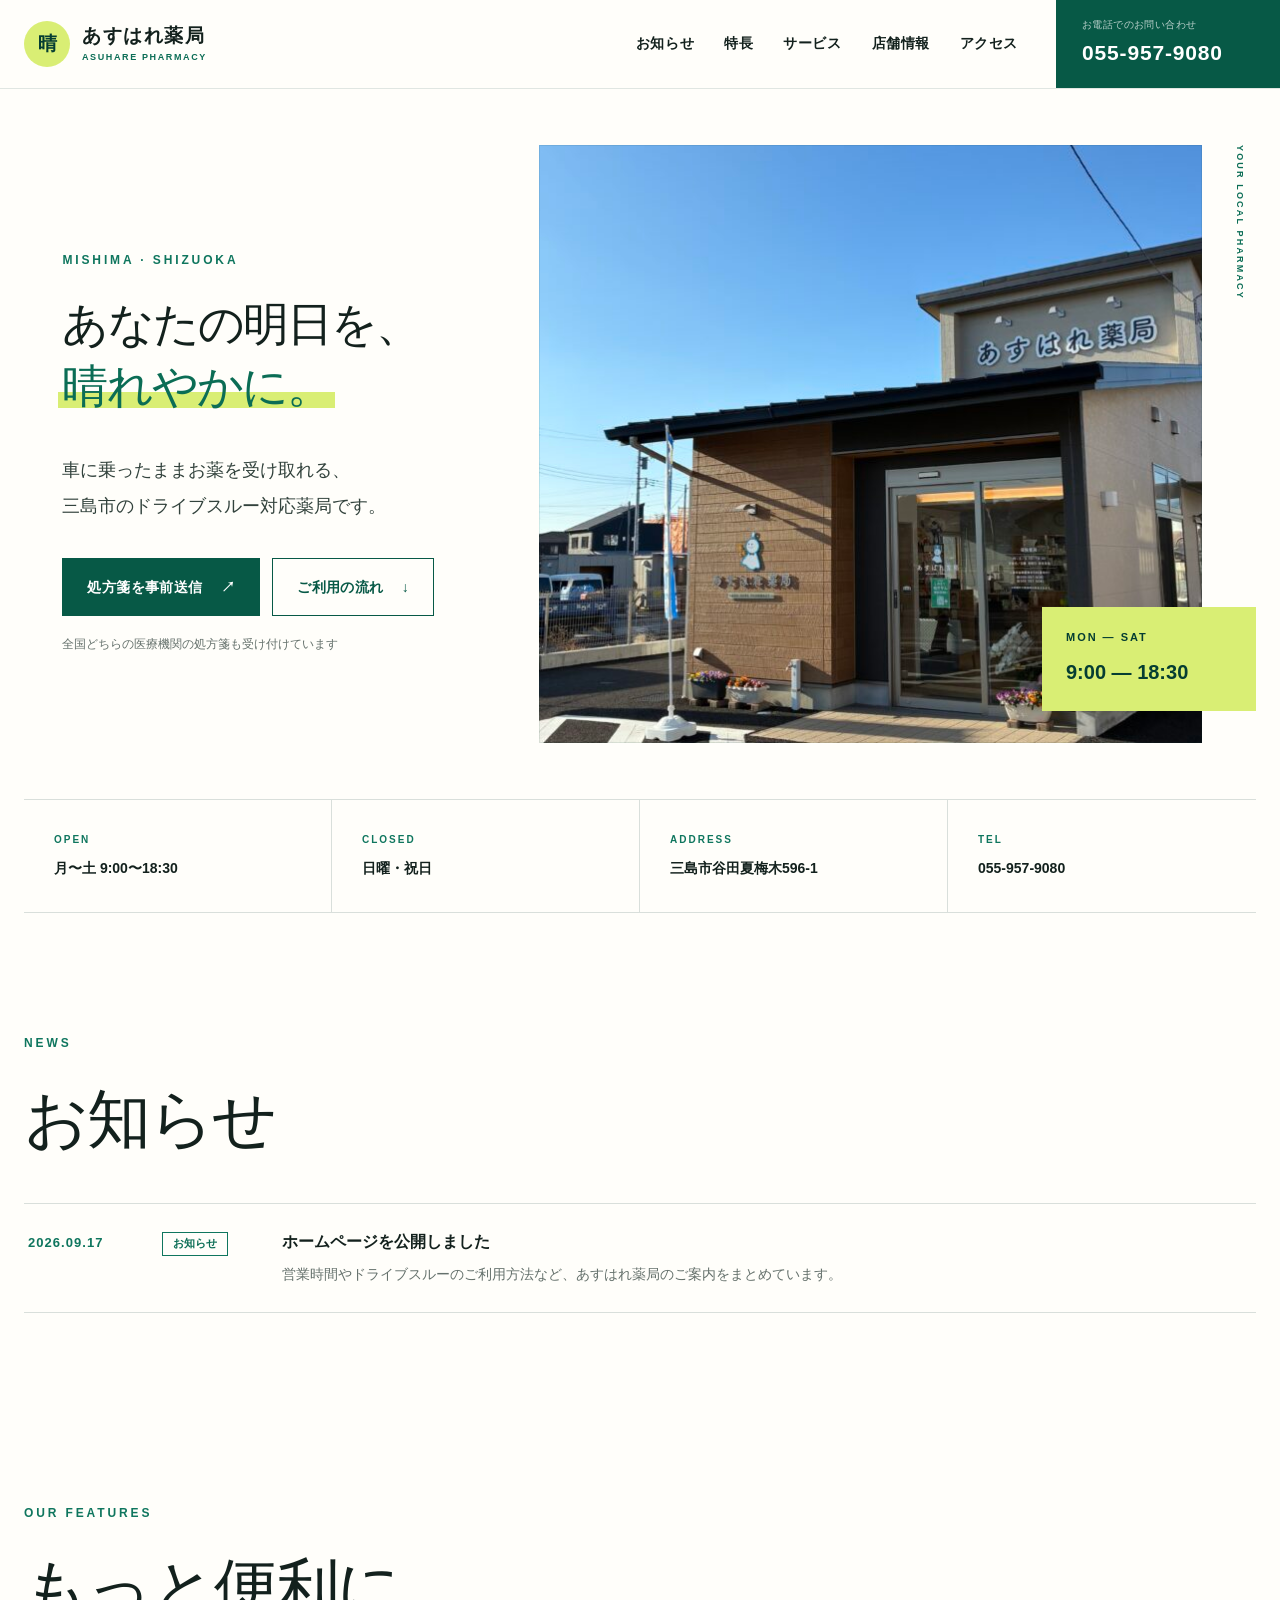
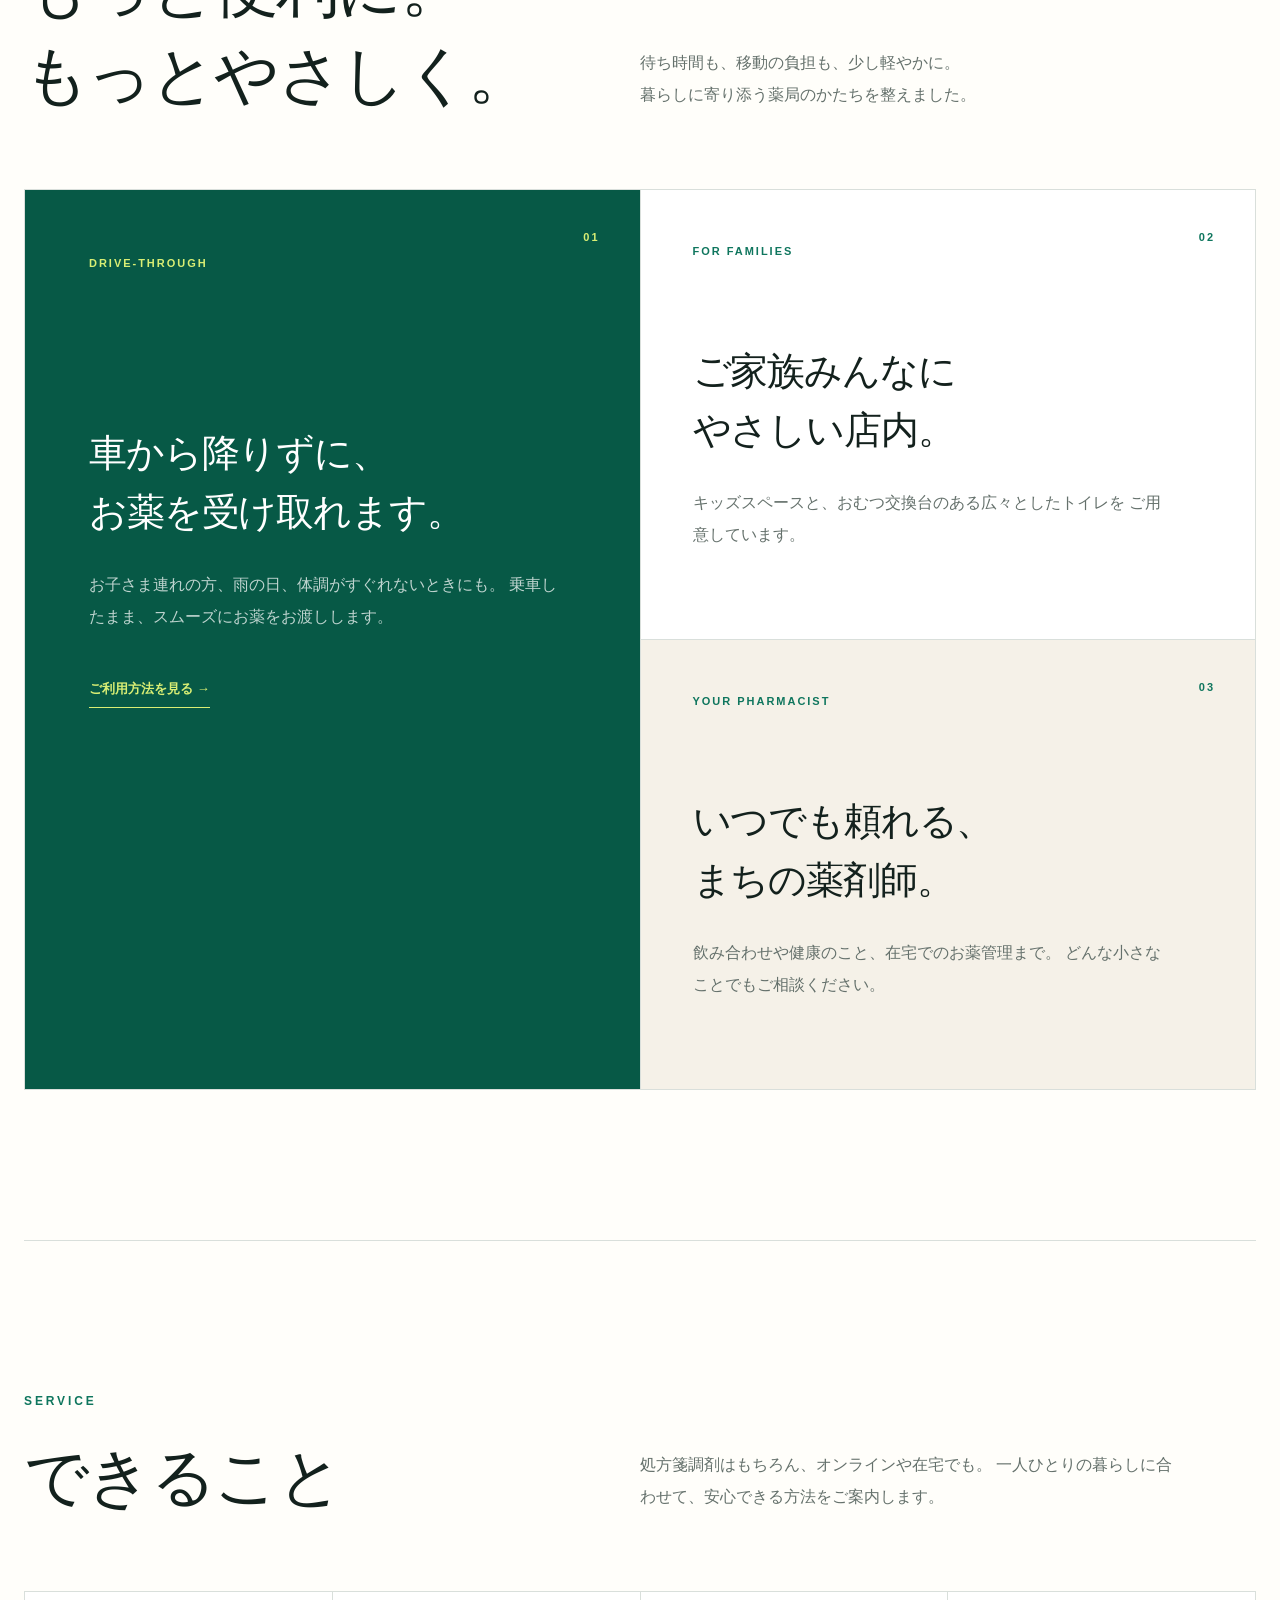
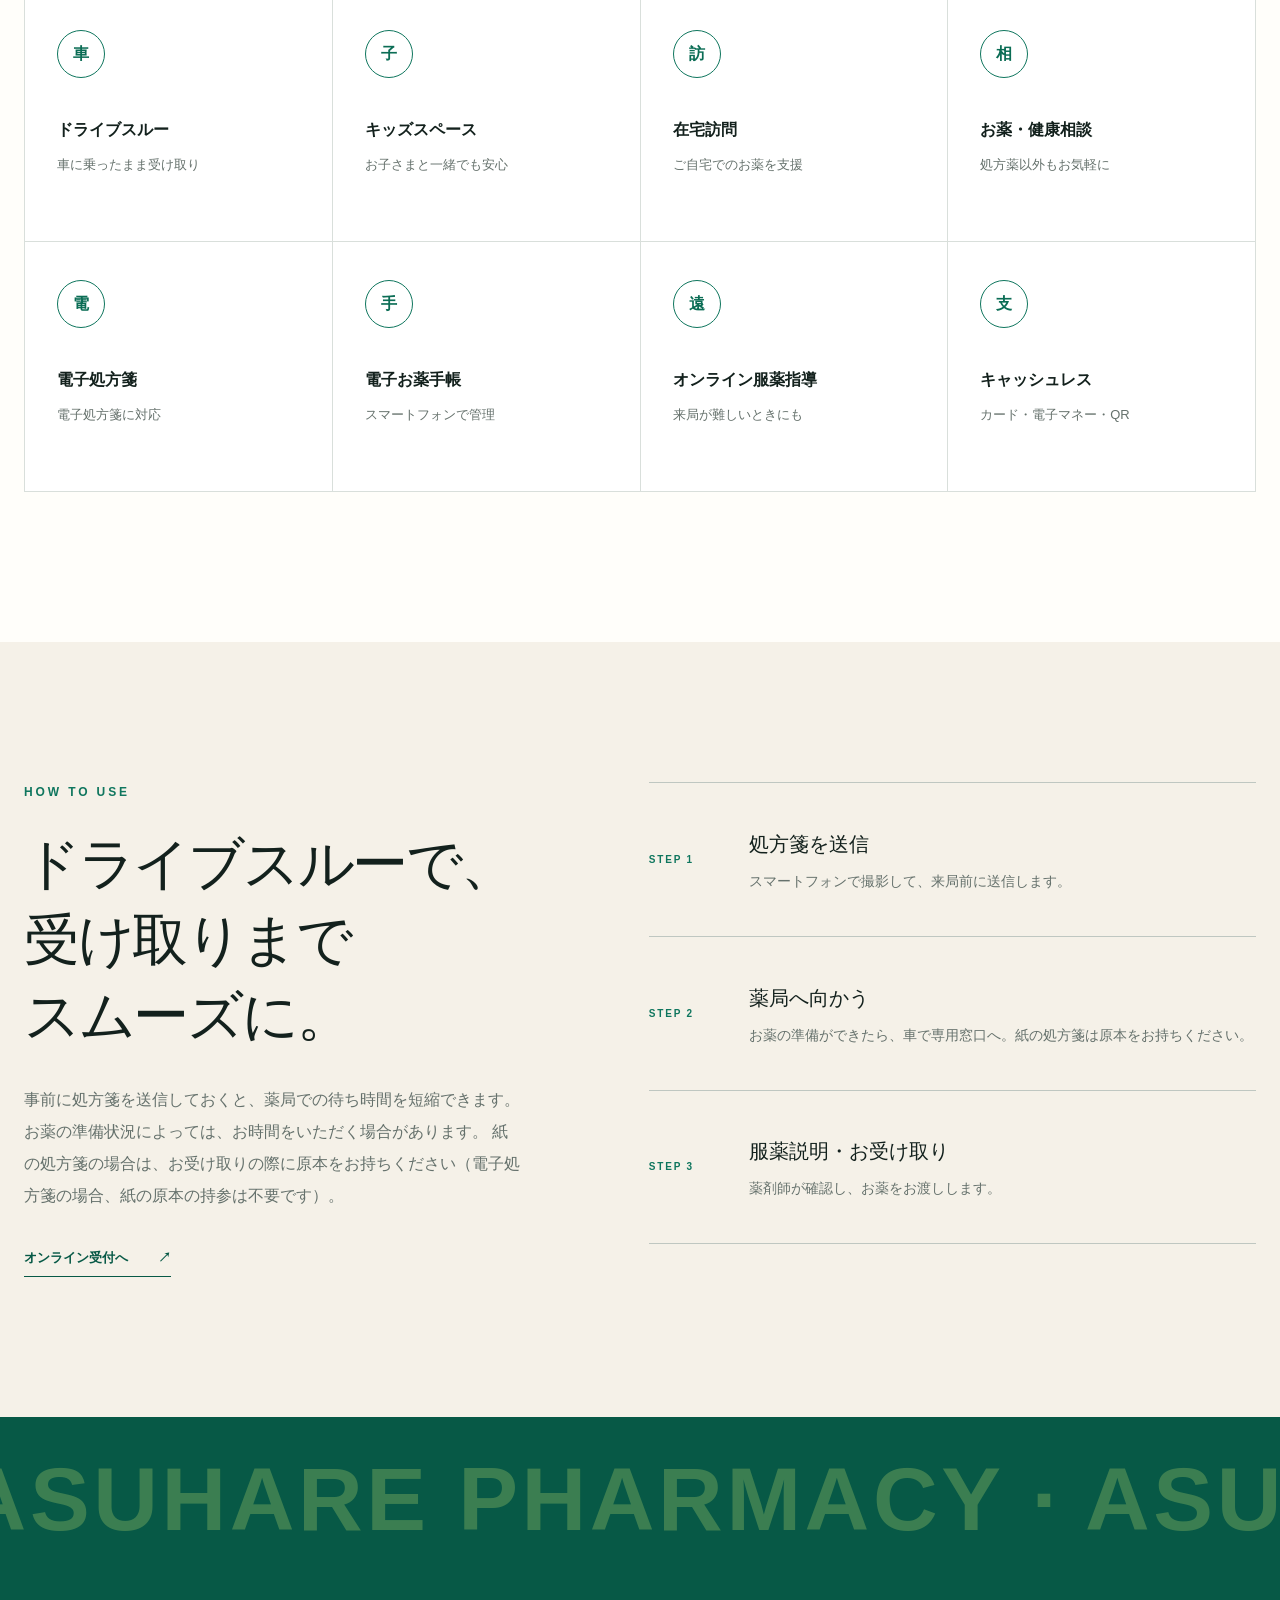
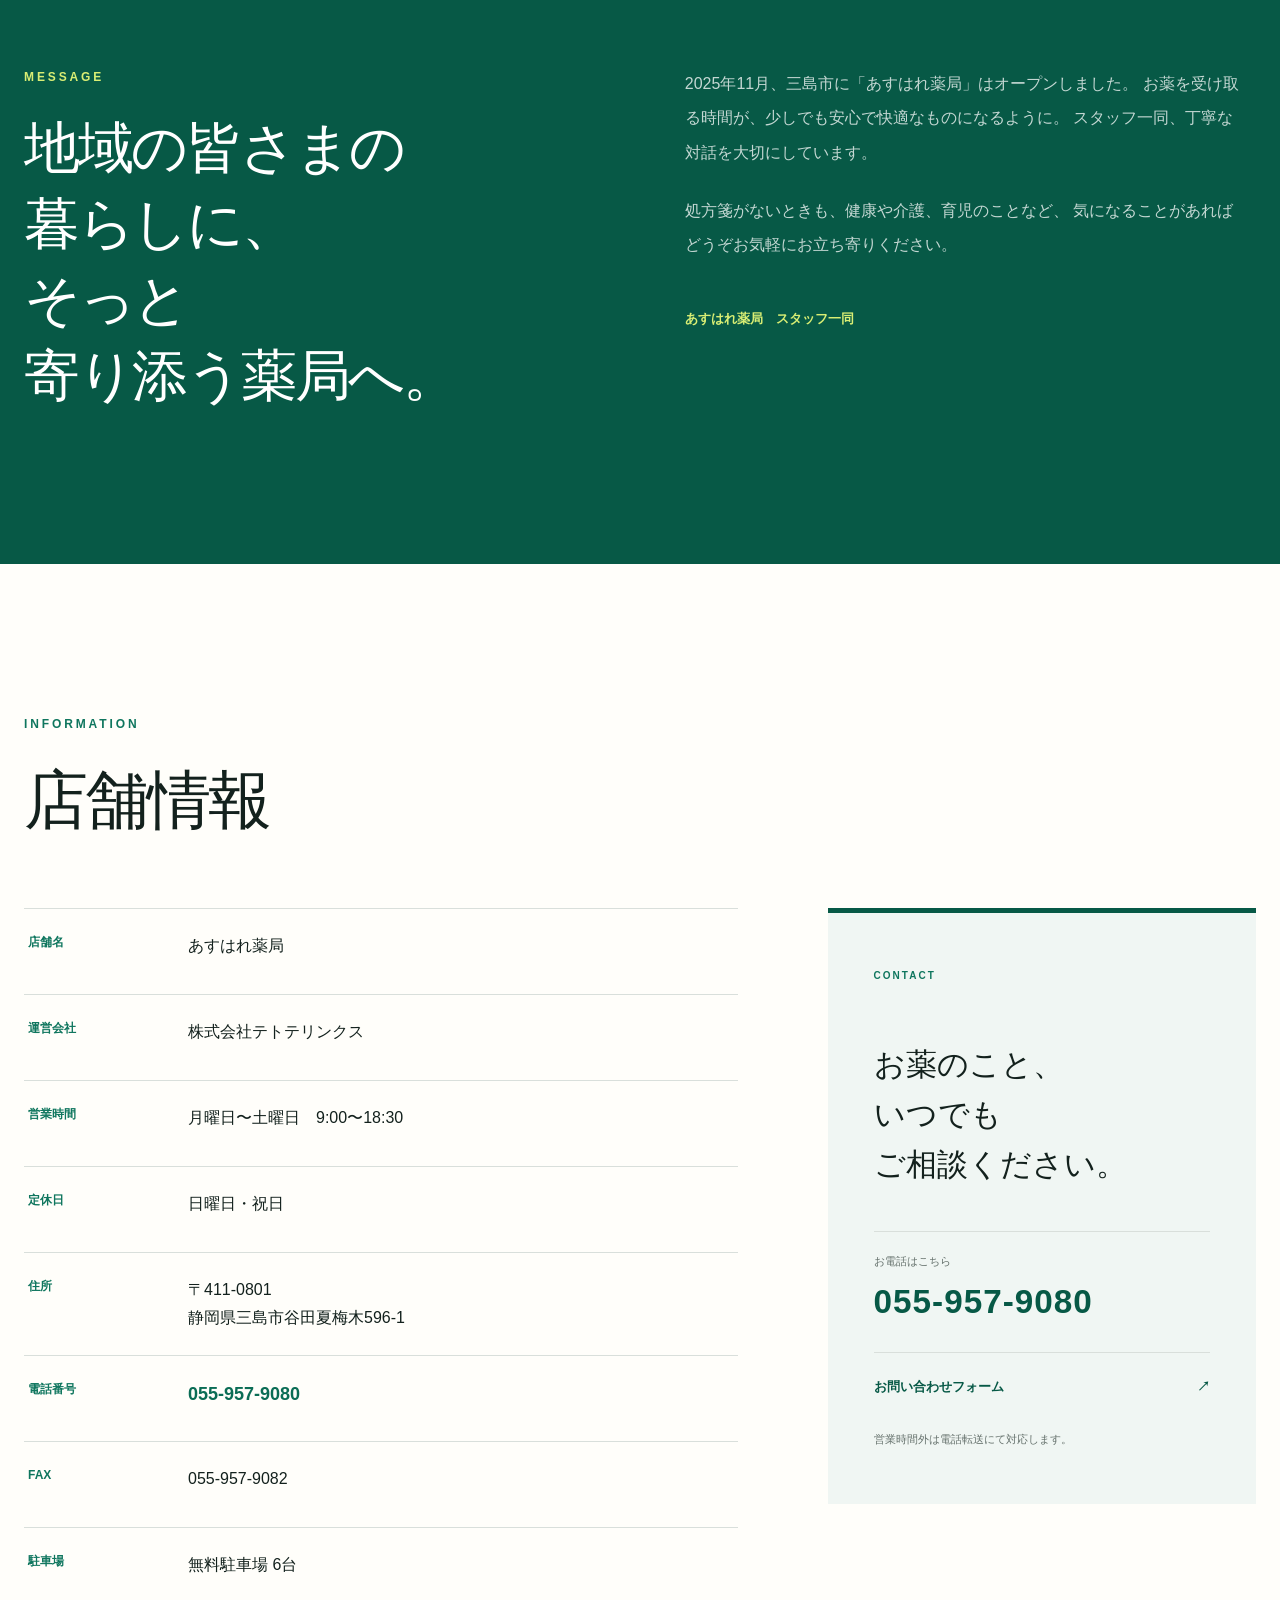
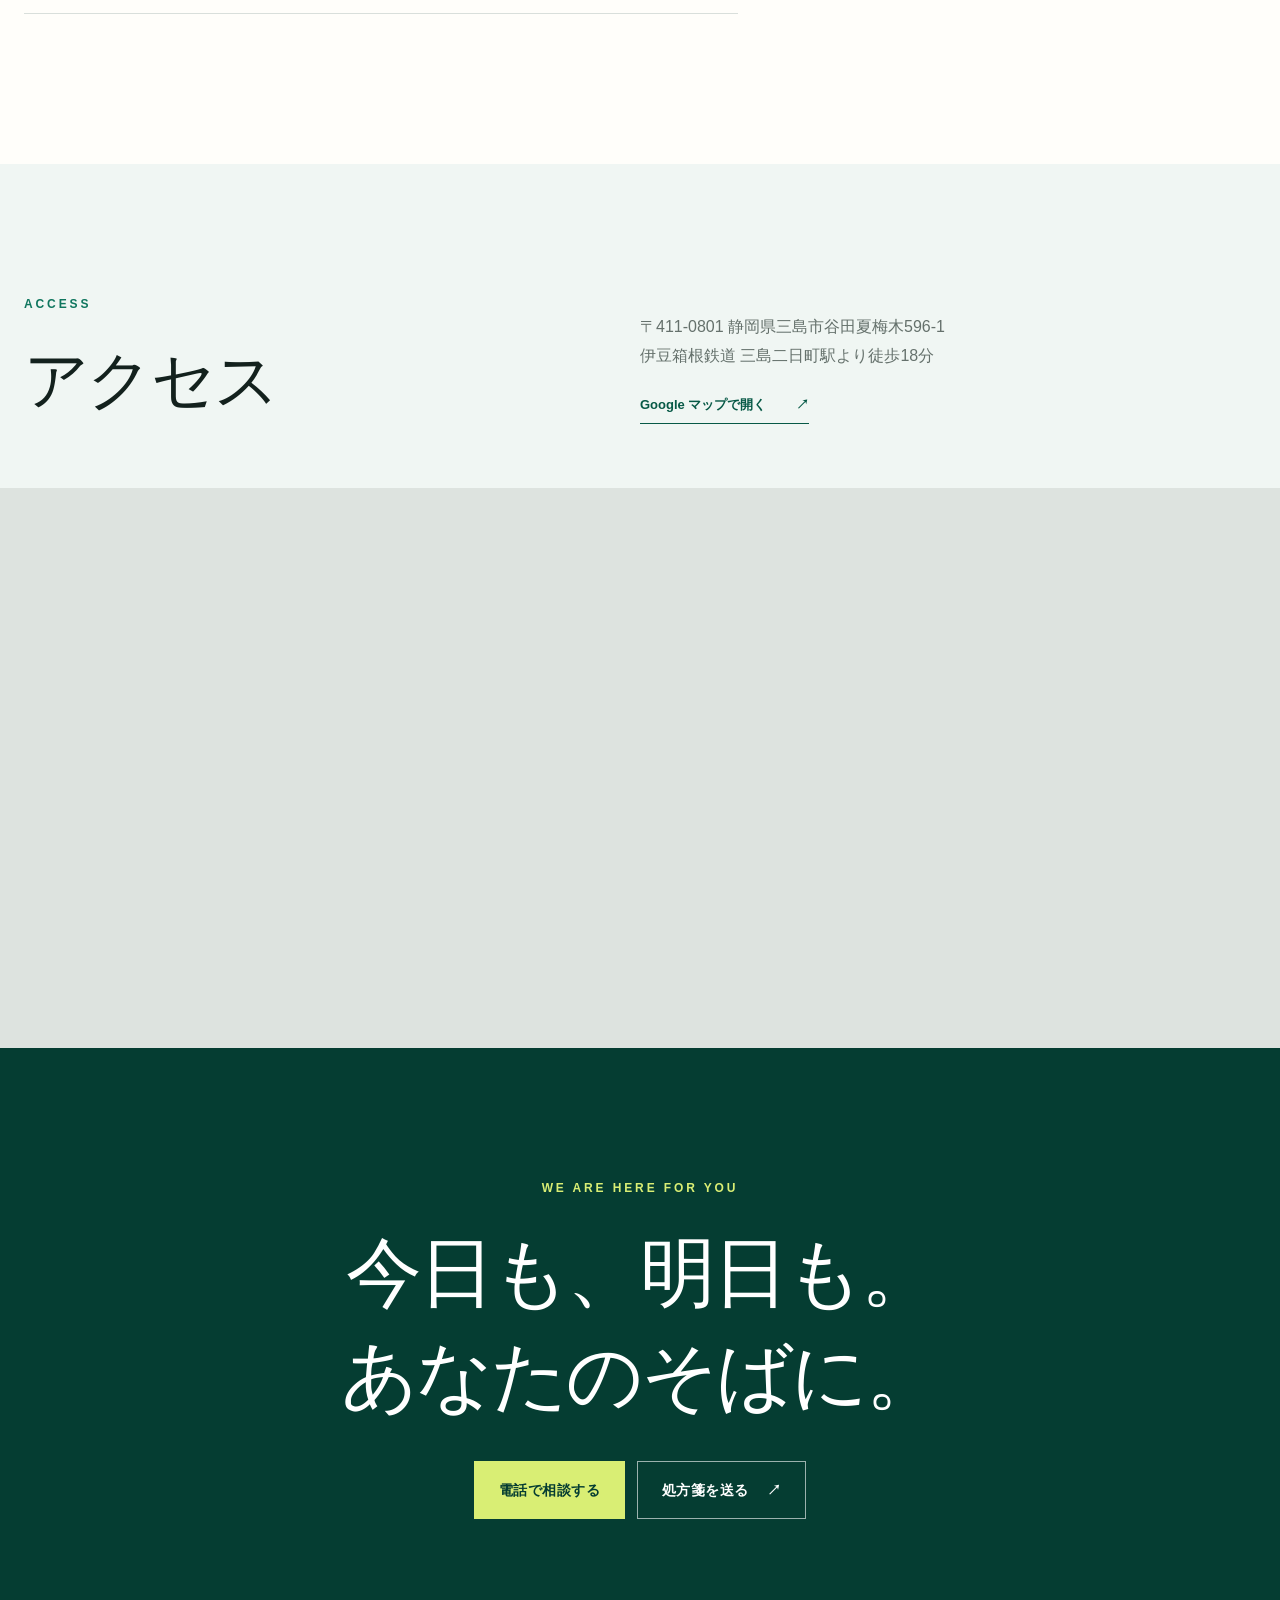
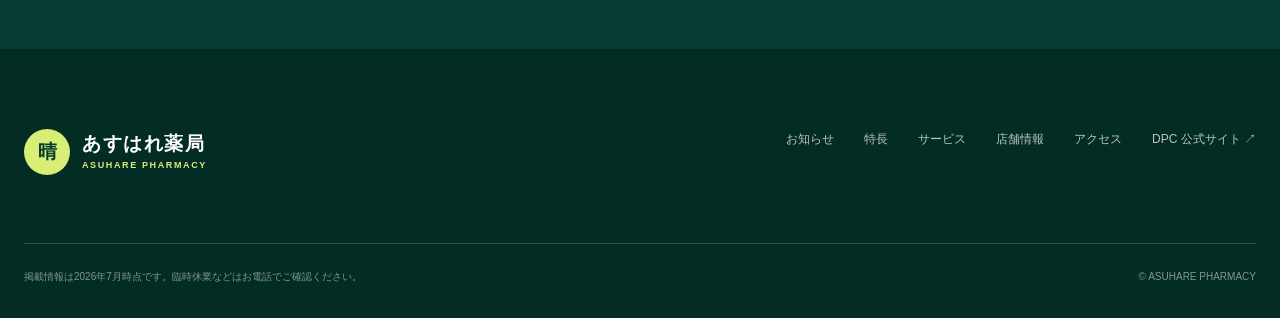
==== commit 12c93d79: "SEO対策（題名・説明文・ファビコン・構造化データ・404）とお知らせ欄（スプレッドシート連携）" ====
--- a/index.html
+++ b/index.html
@@ -5,14 +5,16 @@
     <meta name="viewport" content="width=device-width, initial-scale=1"/>
     <link rel="preload" href="images/asuhare-exterior.jpeg" as="image" fetchpriority="high"/>
     <link rel="stylesheet" href="assets/style.css"/>
-    <title>あすはれ薬局｜三島市のドライブスルー対応薬局
-    </title>
-    <meta name="description" content="静岡県三島市のあすはれ薬局。車に乗ったままお薬を受け取れるドライブスルー、キッズスペース、オンライン服薬指導、在宅訪問に対応しています。"/>
+    <title>あすはれ薬局｜三島市谷田のドライブスルー対応 調剤薬局</title>
+    <meta name="description" content="静岡県三島市谷田夏梅木のあすはれ薬局。車に乗ったままお薬を受け取れるドライブスルー、処方箋の事前送信、電子処方箋、オンライン服薬指導、在宅訪問に対応。全国の医療機関の処方箋を受け付けています。無料駐車場6台・月〜土 9:00〜18:30。"/>
+    <link rel="icon" href="favicon.ico" sizes="48x48"/>
+    <link rel="icon" href="images/icon-192.png" type="image/png" sizes="192x192"/>
+    <link rel="apple-touch-icon" href="images/apple-touch-icon.png"/>
     <meta name="keywords" content="あすはれ薬局,三島市,調剤薬局,ドライブスルー薬局,処方箋,オンライン服薬指導"/>
     <meta name="robots" content="index, follow"/>
     <link rel="canonical" href="https://tetote-links.co.jp/"/>
     <meta property="og:title" content="あすはれ薬局｜あなたの明日を、晴れやかに。"/>
-    <meta property="og:description" content="三島市のドライブスルー対応薬局。月〜土曜 9:00〜18:30営業。"/>
+    <meta property="og:description" content="三島市谷田のドライブスルー対応の調剤薬局。月〜土 9:00〜18:30・無料駐車場6台。"/>
     <meta property="og:url" content="https://tetote-links.co.jp/"/>
     <meta property="og:image" content="https://tetote-links.co.jp/images/asuhare-exterior.jpeg"/>
     <meta property="og:image:width" content="800"/>
@@ -30,13 +32,13 @@
   <body><a class="skip-link" href="#main">本文へ移動</a>
     <header class="site-header">
       <div class="header-inner"><a class="brand" href="#top" aria-label="あすはれ薬局 ホーム"><span class="brand-mark" aria-hidden="true">晴</span><span class="brand-copy"><strong>あすはれ薬局</strong><small>ASUHARE PHARMACY</small></span></a>
-        <nav class="desktop-nav" aria-label="メインナビゲーション"><a href="#features">特長</a><a href="#services">サービス</a><a href="#information">店舗情報</a><a href="#access">アクセス</a>
+        <nav class="desktop-nav" aria-label="メインナビゲーション"><a href="#news">お知らせ</a><a href="#features">特長</a><a href="#services">サービス</a><a href="#information">店舗情報</a><a href="#access">アクセス</a>
         </nav>
         <a class="header-phone" href="tel:0559579080"><small>お電話でのお問い合わせ</small><strong>055-957-9080</strong></a>
         <details class="mobile-menu">
           <summary aria-label="メニュー"><span></span><span></span><span></span>
           </summary>
-          <nav aria-label="モバイルナビゲーション"><a href="#features">特長</a><a href="#services">サービス</a><a href="#information">店舗情報</a><a href="#access">アクセス</a><a href="tel:0559579080">電話する</a>
+          <nav aria-label="モバイルナビゲーション"><a href="#news">お知らせ</a><a href="#features">特長</a><a href="#services">サービス</a><a href="#information">店舗情報</a><a href="#access">アクセス</a><a href="tel:0559579080">電話する</a>
           </nav>
         </details>
       </div>
@@ -72,6 +74,30 @@
       <div><span>ADDRESS</span><strong>三島市谷田夏梅木596-1</strong>
       </div>
       <a href="tel:0559579080"><span>TEL</span><strong>055-957-9080</strong></a>
+    </section>
+    <!--
+      お知らせ欄。中身は Google スプレッドシート（テトテリンクス管理）から読み込む。
+      data-src に「ウェブに公開」した CSV の URL を入れる。空のとき・読めないときは下の <li> をそのまま表示する。
+    -->
+    <section class="section news-section" id="news" aria-labelledby="news-title">
+      <div class="section-heading compact-heading">
+        <p class="eyebrow">NEWS
+        </p>
+        <h2 id="news-title">お知らせ
+        </h2>
+      </div>
+      <ol class="news-list" id="news-list" data-src="">
+        <li class="news-item"><time datetime="2026-09-17">2026.09.17</time><span class="news-tag">お知らせ</span>
+          <div class="news-text">
+            <h3>ホームページを公開しました</h3>
+            <p>営業時間やドライブスルーのご利用方法など、あすはれ薬局のご案内をまとめています。</p>
+          </div>
+        </li>
+      </ol>
+      <details class="news-more" id="news-more" hidden>
+        <summary>過去のお知らせを見る</summary>
+        <ol class="news-list" id="news-older"></ol>
+      </details>
     </section>
     <section class="section features-section" id="features">
       <div class="section-heading">
@@ -334,7 +360,7 @@
   </main>
   <footer class="site-footer">
     <div class="footer-main"><a class="brand brand-footer" href="#top"><span class="brand-mark" aria-hidden="true">晴</span><span class="brand-copy"><strong>あすはれ薬局</strong><small>ASUHARE PHARMACY</small></span></a>
-      <div class="footer-links"><a href="#features">特長</a><a href="#services">サービス</a><a href="#information">店舗情報</a><a href="#access">アクセス</a><a href="https://dpc-net.ne.jp/" target="_blank" rel="noreferrer">DPC 公式サイト ↗</a>
+      <div class="footer-links"><a href="#news">お知らせ</a><a href="#features">特長</a><a href="#services">サービス</a><a href="#information">店舗情報</a><a href="#access">アクセス</a><a href="https://dpc-net.ne.jp/" target="_blank" rel="noreferrer">DPC 公式サイト ↗</a>
       </div>
     </div>
     <div class="footer-bottom">
@@ -346,13 +372,111 @@
   </footer>
   <nav class="mobile-fixed" aria-label="クイックアクション"><a href="tel:0559579080">電話する</a><a href="https://clinics-app.com/pharmacy/88a5de13-a0f6-4448-9841-a842852be4b9" target="_blank" rel="noreferrer">処方箋を送る</a>
   </nav>
-  <script type="application/ld+json">{"@context":"https://schema.org","@type":"Pharmacy","name":"あすはれ薬局","image":"https://tetote-links.co.jp/images/asuhare-exterior.jpeg","url":"https://tetote-links.co.jp/","telephone":"+81-55-957-9080","faxNumber":"+81-55-957-9082","email":"asuhare.ph@tetote-links.com","address":{"@type":"PostalAddress","postalCode":"411-0801","addressRegion":"静岡県","addressLocality":"三島市","streetAddress":"谷田夏梅木596-1","addressCountry":"JP"},"geo":{"@type":"GeoCoordinates","latitude":35.1083936,"longitude":138.9353442},"openingHoursSpecification":[{"@type":"OpeningHoursSpecification","dayOfWeek":["Monday","Tuesday","Wednesday","Thursday","Friday","Saturday"],"opens":"09:00","closes":"18:30"}],"sameAs":["https://dpc-net.ne.jp/storeinfo/shizuoka/shizuoka-asuhare/","https://clinics-app.com/pharmacy/88a5de13-a0f6-4448-9841-a842852be4b9"]}
+  <script type="application/ld+json">{"@context":"https://schema.org","@graph":[{"@type":"Pharmacy","@id":"https://tetote-links.co.jp/#pharmacy","name":"あすはれ薬局","alternateName":"ASUHARE PHARMACY","description":"静岡県三島市谷田のドライブスルー対応の調剤薬局。処方箋の事前送信、電子処方箋、オンライン服薬指導、在宅訪問に対応。","url":"https://tetote-links.co.jp/","image":"https://tetote-links.co.jp/images/asuhare-exterior.jpeg","logo":"https://tetote-links.co.jp/images/icon-192.png","telephone":"+81-55-957-9080","faxNumber":"+81-55-957-9082","email":"asuhare.ph@tetote-links.com","address":{"@type":"PostalAddress","postalCode":"411-0801","addressRegion":"静岡県","addressLocality":"三島市","streetAddress":"谷田夏梅木596-1","addressCountry":"JP"},"geo":{"@type":"GeoCoordinates","latitude":35.1083936,"longitude":138.9353442},"hasMap":"https://maps.app.goo.gl/BbsED3E1cP4ga5xw5","openingHoursSpecification":[{"@type":"OpeningHoursSpecification","dayOfWeek":["Monday","Tuesday","Wednesday","Thursday","Friday","Saturday"],"opens":"09:00","closes":"18:30"}],"paymentAccepted":"現金, クレジットカード, 電子マネー, QRコード決済","currenciesAccepted":"JPY","amenityFeature":[{"@type":"LocationFeatureSpecification","name":"ドライブスルー","value":true},{"@type":"LocationFeatureSpecification","name":"キッズスペース","value":true},{"@type":"LocationFeatureSpecification","name":"おむつ交換台","value":true},{"@type":"LocationFeatureSpecification","name":"無料駐車場（6台）","value":true}],"parentOrganization":{"@id":"https://tetote-links.co.jp/#organization"},"sameAs":["https://dpc-net.ne.jp/storeinfo/shizuoka/shizuoka-asuhare/","https://clinics-app.com/pharmacy/88a5de13-a0f6-4448-9841-a842852be4b9"]},{"@type":"Organization","@id":"https://tetote-links.co.jp/#organization","name":"株式会社テトテリンクス","alternateName":"Tetote Links Inc.","url":"https://tetote-links.co.jp/"},{"@type":"WebSite","@id":"https://tetote-links.co.jp/#website","url":"https://tetote-links.co.jp/","name":"あすはれ薬局","inLanguage":"ja","publisher":{"@id":"https://tetote-links.co.jp/#organization"}}]}
   </script>
   <script>
     // スマホメニュー：項目を選んだら閉じる（開いたままだと移動先の本文を覆うため）
     document.querySelectorAll('.mobile-menu nav a').forEach(function (a) {
       a.addEventListener('click', function () { a.closest('details').open = false; });
     });
+
+    // お知らせ：Google スプレッドシート（CSV で公開）を読んで並べ直す。
+    // 列は見出しの名前で探すので、並び順を入れ替えても動く（日付・種類・見出し・本文・リンク・掲載）。
+    // 読めなかったときは何もしない＝HTML に書いてある既定のお知らせが残る。
+    (function () {
+      var list = document.getElementById('news-list');
+      var src = list && list.getAttribute('data-src');
+      if (!src) return;
+      var SHOW = 5, MAX = 30;
+
+      function parseCSV(text) {
+        var rows = [], row = [], cell = '', q = false;
+        text = text.replace(/^﻿/, '');
+        for (var i = 0; i < text.length; i++) {
+          var c = text[i];
+          if (q) {
+            if (c === '"') { if (text[i + 1] === '"') { cell += '"'; i++; } else { q = false; } }
+            else cell += c;
+          } else if (c === '"' && cell === '') q = true;
+          else if (c === ',') { row.push(cell); cell = ''; }
+          else if (c === '\n' || c === '\r') {
+            if (c === '\r' && text[i + 1] === '\n') i++;
+            row.push(cell); rows.push(row); row = []; cell = '';
+          } else cell += c;
+        }
+        if (cell !== '' || row.length) { row.push(cell); rows.push(row); }
+        return rows;
+      }
+      function col(head, re) {
+        for (var i = 0; i < head.length; i++) if (re.test(head[i])) return i;
+        return -1;
+      }
+      function parseDate(s) {
+        var m = /(\d{4})\D+(\d{1,2})\D+(\d{1,2})/.exec(s || '');
+        if (!m) return null;
+        var d = new Date(+m[1], +m[2] - 1, +m[3]);
+        return isNaN(d) ? null : d;
+      }
+      function pad(n) { return (n < 10 ? '0' : '') + n; }
+      function el(tag, cls, text) {
+        var e = document.createElement(tag);
+        if (cls) e.className = cls;
+        if (text != null) e.textContent = text;
+        return e;
+      }
+      function item(n) {
+        var li = el('li', 'news-item');
+        var t = el('time', null, n.date.getFullYear() + '.' + pad(n.date.getMonth() + 1) + '.' + pad(n.date.getDate()));
+        t.setAttribute('datetime', n.date.getFullYear() + '-' + pad(n.date.getMonth() + 1) + '-' + pad(n.date.getDate()));
+        li.appendChild(t);
+        var tag = el('span', 'news-tag', n.kind);
+        if (!n.kind) tag.className += ' is-empty';
+        tag.setAttribute('data-kind', n.kind);
+        li.appendChild(tag);
+        var box = el('div', 'news-text');
+        box.appendChild(el('h3', null, n.title));
+        if (n.body) box.appendChild(el('p', null, n.body));
+        if (/^(https?:\/\/|tel:)/i.test(n.link)) {
+          var a = el('a', 'news-link', /^tel:/i.test(n.link) ? '電話する' : '詳しく見る');
+          a.href = n.link;
+          if (!/^tel:/i.test(n.link)) { a.target = '_blank'; a.rel = 'noopener'; }
+          box.appendChild(a);
+        }
+        li.appendChild(box);
+        return li;
+      }
+
+      fetch(src, { cache: 'no-store' })
+        .then(function (r) { if (!r.ok) throw new Error(r.status); return r.text(); })
+        .then(function (text) {
+          var rows = parseCSV(text);
+          if (rows.length < 1) return;
+          var h = rows[0].map(function (x) { return x.trim(); });
+          var iDate = col(h, /日付/), iTitle = col(h, /見出し|タイトル/);
+          if (iDate < 0 || iTitle < 0) return; // 表の形が違う＝既定のまま
+          var iKind = col(h, /種類|区分/), iBody = col(h, /本文|内容/), iLink = col(h, /リンク|URL/i), iShow = col(h, /掲載|表示/);
+          var news = [];
+          rows.slice(1).forEach(function (r, k) {
+            var g = function (i) { return i < 0 ? '' : (r[i] || '').trim(); };
+            var date = parseDate(g(iDate)), title = g(iTitle);
+            if (!date || !title) return;
+            if (/しない|非表示|×|✕|^no$|^false$|^0$/i.test(g(iShow))) return;
+            news.push({ date: date, title: title, kind: g(iKind), body: g(iBody), link: g(iLink), order: k });
+          });
+          news.sort(function (a, b) { return (b.date - a.date) || (b.order - a.order); });
+          news = news.slice(0, MAX);
+
+          list.textContent = '';
+          if (!news.length) { list.appendChild(el('li', 'news-empty', '現在、お知らせはありません。')); return; }
+          news.slice(0, SHOW).forEach(function (n) { list.appendChild(item(n)); });
+          if (news.length > SHOW) {
+            var older = document.getElementById('news-older');
+            news.slice(SHOW).forEach(function (n) { older.appendChild(item(n)); });
+            document.getElementById('news-more').hidden = false;
+          }
+        })
+        .catch(function () {});
+    })();
   </script>
 </body>
 </html>
--- a/assets/style.css
+++ b/assets/style.css
@@ -1,2 +1,2 @@
 /*! tailwindcss v4.2.1 | MIT License | https://tailwindcss.com */
-@layer theme{:root,:host{--font-sans:ui-sans-serif, system-ui, sans-serif, "Apple Color Emoji", "Segoe UI Emoji", "Segoe UI Symbol", "Noto Color Emoji";--font-mono:ui-monospace, SFMono-Regular, Menlo, Monaco, Consolas, "Liberation Mono", "Courier New", monospace;--spacing:.25rem;--default-font-family:var(--font-sans);--default-mono-font-family:var(--font-mono)}}@layer base{*,:after,:before,::backdrop{box-sizing:border-box;border:0 solid;margin:0;padding:0}::file-selector-button{box-sizing:border-box;border:0 solid;margin:0;padding:0}html,:host{-webkit-text-size-adjust:100%;tab-size:4;line-height:1.5;font-family:var(--default-font-family,ui-sans-serif, system-ui, sans-serif, "Apple Color Emoji", "Segoe UI Emoji", "Segoe UI Symbol", "Noto Color Emoji");font-feature-settings:var(--default-font-feature-settings,normal);font-variation-settings:var(--default-font-variation-settings,normal);-webkit-tap-highlight-color:transparent}hr{height:0;color:inherit;border-top-width:1px}abbr:where([title]){-webkit-text-decoration:underline dotted;text-decoration:underline dotted}h1,h2,h3,h4,h5,h6{font-size:inherit;font-weight:inherit}a{color:inherit;-webkit-text-decoration:inherit;-webkit-text-decoration:inherit;-webkit-text-decoration:inherit;-webkit-text-decoration:inherit;text-decoration:inherit}b,strong{font-weight:bolder}code,kbd,samp,pre{font-family:var(--default-mono-font-family,ui-monospace, SFMono-Regular, Menlo, Monaco, Consolas, "Liberation Mono", "Courier New", monospace);font-feature-settings:var(--default-mono-font-feature-settings,normal);font-variation-settings:var(--default-mono-font-variation-settings,normal);font-size:1em}small{font-size:80%}sub,sup{vertical-align:baseline;font-size:75%;line-height:0;position:relative}sub{bottom:-.25em}sup{top:-.5em}table{text-indent:0;border-color:inherit;border-collapse:collapse}:-moz-focusring{outline:auto}progress{vertical-align:baseline}summary{display:list-item}ol,ul,menu{list-style:none}img,svg,video,canvas,audio,iframe,embed,object{vertical-align:middle;display:block}img,video{max-width:100%;height:auto}button,input,select,optgroup,textarea{font:inherit;font-feature-settings:inherit;font-variation-settings:inherit;letter-spacing:inherit;color:inherit;opacity:1;background-color:#0000;border-radius:0}::file-selector-button{font:inherit;font-feature-settings:inherit;font-variation-settings:inherit;letter-spacing:inherit;color:inherit;opacity:1;background-color:#0000;border-radius:0}:where(select:is([multiple],[size])) optgroup{font-weight:bolder}:where(select:is([multiple],[size])) optgroup option{padding-inline-start:20px}::file-selector-button{margin-inline-end:4px}::placeholder{opacity:1}@supports (not ((-webkit-appearance:-apple-pay-button))) or (contain-intrinsic-size:1px){::placeholder{color:currentColor}@supports (color:color-mix(in lab, red, red)){::placeholder{color:color-mix(in oklab, currentcolor 50%, transparent)}}}textarea{resize:vertical}::-webkit-search-decoration{-webkit-appearance:none}::-webkit-date-and-time-value{min-height:1lh;text-align:inherit}::-webkit-datetime-edit{display:inline-flex}::-webkit-datetime-edit-fields-wrapper{padding:0}::-webkit-datetime-edit{padding-block:0}::-webkit-datetime-edit-year-field{padding-block:0}::-webkit-datetime-edit-month-field{padding-block:0}::-webkit-datetime-edit-day-field{padding-block:0}::-webkit-datetime-edit-hour-field{padding-block:0}::-webkit-datetime-edit-minute-field{padding-block:0}::-webkit-datetime-edit-second-field{padding-block:0}::-webkit-datetime-edit-millisecond-field{padding-block:0}::-webkit-datetime-edit-meridiem-field{padding-block:0}::-webkit-calendar-picker-indicator{line-height:1}:-moz-ui-invalid{box-shadow:none}button,input:where([type=button],[type=reset],[type=submit]){appearance:button}::file-selector-button{appearance:button}::-webkit-inner-spin-button{height:auto}::-webkit-outer-spin-button{height:auto}[hidden]:where(:not([hidden=until-found])){display:none!important}}@layer components;@layer utilities{.start{inset-inline-start:var(--spacing)}.table{display:table}}:root{--green-950:#053d32;--green-900:#075946;--green-800:#0b6d55;--green-700:#0f765e;--green-100:#dcebe5;--green-50:#f0f6f3;--lime:#d9ee74;--cream:#f5f1e8;--paper:#fffefa;--ink:#13211d;--muted:#65716c;--line:#d9dfdb;--white:#fff;--max:1240px}*{box-sizing:border-box}html{scroll-behavior:smooth;scroll-padding-top:88px}body{background:var(--paper);color:var(--ink);text-rendering:optimizelegibility;-webkit-font-smoothing:antialiased;margin:0;font-family:Noto Sans JP,Hiragino Kaku Gothic ProN,Yu Gothic,Meiryo,sans-serif;font-size:16px;line-height:1.8}body,button,a{-webkit-tap-highlight-color:transparent}a{color:inherit;text-decoration:none}img{max-width:100%;display:block}button,summary{font:inherit}::selection{background:var(--lime);color:var(--green-950)}.skip-link{z-index:999;background:var(--green-950);color:#fff;padding:10px 16px;transition:transform .2s;position:fixed;top:8px;left:8px;transform:translateY(-160%)}.skip-link:focus{transform:translateY(0)}.site-header{z-index:50;-webkit-backdrop-filter:blur(16px);backdrop-filter:blur(16px);background:#fffefaf5;border-bottom:1px solid #053d321f;position:sticky;top:0}.header-inner{align-items:center;gap:38px;width:min(100% - 48px,1400px);height:88px;margin:0 auto;display:flex}.brand{flex:none;align-items:center;gap:12px;display:inline-flex}.brand-mark{background:var(--lime);width:46px;height:46px;color:var(--green-950);border-radius:50%;place-items:center;font-family:Yu Mincho,Hiragino Mincho ProN,serif;font-size:19px;font-weight:700;display:grid}.brand-copy{flex-direction:column;line-height:1;display:flex}.brand-copy strong{letter-spacing:.08em;font-size:19px;font-weight:700}.brand-copy small{color:var(--green-800);letter-spacing:.18em;margin-top:8px;font-family:Arial,Helvetica,sans-serif;font-size:9px;font-weight:700}.desktop-nav{align-items:center;gap:30px;margin-left:auto;display:flex}.desktop-nav a{letter-spacing:.04em;font-size:14px;font-weight:600;position:relative}.desktop-nav a:after{background:var(--green-700);content:"";transform-origin:100%;height:2px;transition:transform .25s;position:absolute;bottom:-8px;left:0;right:0;transform:scaleX(0)}.desktop-nav a:hover:after,.desktop-nav a:focus-visible:after{transform-origin:0;transform:scaleX(1)}.header-phone{background:var(--green-900);color:#fff;flex-direction:column;justify-content:center;min-width:224px;height:88px;margin-right:-24px;padding:0 26px;display:flex}.header-phone small{color:#ffffffb8;letter-spacing:.04em;font-size:10px}.header-phone strong{letter-spacing:.04em;font-family:Arial,Helvetica,sans-serif;font-size:21px}.mobile-menu{display:none}.hero{grid-template-columns:minmax(420px,.82fr) minmax(520px,1.18fr);width:min(100% - 48px,1400px);min-height:710px;margin:0 auto;display:grid}.hero-copy{flex-direction:column;justify-content:center;padding:90px 6vw 72px 3vw;display:flex}.eyebrow{color:var(--green-700);letter-spacing:.24em;margin:0 0 22px;font-family:Arial,Helvetica,sans-serif;font-size:12px;font-weight:700}.hero h1,.section h2,.drive-section h2,.message-section h2,.access-section h2,.final-cta h2{word-break:auto-phrase;letter-spacing:-.04em;margin:0;font-family:Yu Mincho,Hiragino Mincho ProN,serif;font-weight:500;line-height:1.35}.hero h1{font-size:clamp(40px,3.6vw,64px)}.hero h1 em{color:var(--green-800);font-style:normal;position:relative}.hero h1 em:after{z-index:-1;background:var(--lime);content:"";height:16px;position:absolute;bottom:4px;left:-4px;right:-4px}.hero-lead{color:#32423c;margin:34px 0 0;font-size:18px;line-height:2}.hero-actions,.final-actions{flex-wrap:wrap;align-items:center;gap:12px;margin-top:34px;display:flex}.button{white-space:nowrap;letter-spacing:.03em;border:1px solid #0000;justify-content:space-between;align-items:center;gap:18px;min-height:58px;padding:0 24px;font-size:14px;font-weight:700;transition:background-color .2s,border-color .2s,color .2s,transform .2s;display:inline-flex}.button:hover{transform:translateY(-2px)}a:focus-visible,summary:focus-visible{outline:3px solid var(--green-900);outline-offset:4px}.feature-card-large a:focus-visible,.message-section a:focus-visible,.final-cta a:focus-visible,.site-footer a:focus-visible,.mobile-menu nav a:focus-visible,.mobile-fixed a:focus-visible{outline-color:var(--lime)}.button-primary{background:var(--green-900);color:#fff}.button-primary:hover{background:var(--green-950)}.button-secondary{border-color:var(--green-900);color:var(--green-900)}.button-secondary:hover{background:var(--green-50)}.hero-note{color:var(--muted);margin:18px 0 0;font-size:12px}.hero-visual{min-width:0;padding:56px 54px 56px 10px;position:relative}.photo-frame{background:var(--green-100);height:100%;min-height:590px;position:relative;overflow:hidden}.photo-frame:after{content:"";pointer-events:none;border:1px solid #053d321a;position:absolute;inset:0}.photo-frame img{object-fit:cover;object-position:52% center;width:100%;height:100%}.hero-badge{background:var(--lime);width:214px;height:104px;color:var(--green-950);flex-direction:column;justify-content:center;padding:20px 24px;display:flex;position:absolute;bottom:88px;right:0}.hero-badge strong{letter-spacing:.18em;font-family:Arial,Helvetica,sans-serif;font-size:11px}.hero-badge span{margin-top:6px;font-family:Arial,Helvetica,sans-serif;font-size:20px;font-weight:700}.vertical-label{color:var(--green-800);letter-spacing:.24em;writing-mode:vertical-rl;margin:0;font-family:Arial,Helvetica,sans-serif;font-size:9px;font-weight:700;position:absolute;top:56px;right:8px}.quick-info{border-top:1px solid var(--line);border-bottom:1px solid var(--line);grid-template-columns:repeat(4,1fr);width:min(100% - 48px,1400px);margin:0 auto;display:grid}.quick-info>div,.quick-info>a{border-right:1px solid var(--line);flex-direction:column;justify-content:center;min-height:112px;padding:24px 30px;display:flex}.quick-info>:last-child{border-right:0}.quick-info span{color:var(--green-700);letter-spacing:.2em;font-family:Arial,Helvetica,sans-serif;font-size:10px;font-weight:700}.quick-info strong{margin-top:7px;font-size:14px;font-weight:600}.quick-info a:hover{background:var(--green-50)}.section{width:min(calc(100% - 48px), var(--max));margin:0 auto;padding:150px 0}.section-heading{grid-template-columns:1fr 1fr;align-items:end;margin-bottom:70px;display:grid}.section-heading .eyebrow{grid-column:1/-1}.section-heading h2,.service-intro h2{font-size:clamp(40px,5vw,64px)}.section-heading>p:last-child{color:var(--muted);margin:0 0 8px;line-height:2}.feature-list{border-top:1px solid var(--line);border-left:1px solid var(--line);grid-template-columns:1fr 1fr;display:grid}.feature-card{border-right:1px solid var(--line);border-bottom:1px solid var(--line);background:var(--white);min-height:450px;padding:52px;position:relative}.feature-card-large{background:var(--green-900);color:#fff;grid-row:span 2;min-height:620px;padding:64px}.feature-card-accent{background:var(--cream)}.feature-number{color:var(--green-700);letter-spacing:.18em;font-family:Arial,Helvetica,sans-serif;font-size:11px;font-weight:700;position:absolute;top:38px;right:40px}.feature-card-large .feature-number,.feature-card-large .feature-en{color:var(--lime)}.feature-en{color:var(--green-700);letter-spacing:.18em;margin:0 0 80px;font-family:Arial,Helvetica,sans-serif;font-size:11px;font-weight:700}.feature-card-large .feature-en{margin-bottom:150px}.feature-card h3{letter-spacing:-.03em;margin:0;font-family:Yu Mincho,Hiragino Mincho ProN,serif;font-size:clamp(27px,3vw,40px);font-weight:500;line-height:1.55}.feature-card>p:not(.feature-en){max-width:480px;color:var(--muted);margin:26px 0 0;line-height:2}.feature-card-large>p:not(.feature-en){color:#ffffffbd}.feature-card>a{color:var(--lime);border-bottom:1px solid;margin-top:44px;padding-bottom:7px;font-size:13px;font-weight:700;display:inline-block}.service-section{border-top:1px solid var(--line)}.service-intro{grid-template-columns:1fr 1fr;align-items:end;margin-bottom:70px;display:grid}.service-intro>p{max-width:540px;color:var(--muted);margin:0 0 8px;line-height:2}.service-grid{border-top:1px solid var(--line);border-left:1px solid var(--line);grid-template-columns:repeat(4,1fr);display:grid}.service-card{border-right:1px solid var(--line);border-bottom:1px solid var(--line);background:var(--white);min-height:250px;padding:38px 32px;transition:background-color .2s,color .2s}.service-card:hover{background:var(--green-900);color:#fff}.service-mark{border:1px solid var(--green-700);width:48px;height:48px;color:var(--green-800);border-radius:50%;place-items:center;margin-bottom:38px;font-family:Yu Mincho,Hiragino Mincho ProN,serif;font-size:16px;font-weight:700;display:grid}.service-card:hover .service-mark{border-color:var(--lime);background:var(--lime);color:var(--green-950)}.service-card h3{margin:0;font-size:16px;font-weight:700}.service-card p{color:var(--muted);margin:8px 0 0;font-size:13px}.service-card:hover p{color:#ffffffb3}.drive-section{background:var(--cream);padding:140px 24px}.drive-inner{width:min(100%, var(--max));grid-template-columns:.9fr 1.1fr;gap:10vw;margin:0 auto;display:grid}.drive-copy h2{font-size:clamp(39px,4.4vw,60px)}.drive-copy>p:not(.eyebrow){max-width:500px;color:var(--muted);margin:30px 0 0;line-height:2}.text-link{border-bottom:1px solid var(--green-900);color:var(--green-900);align-items:center;gap:30px;margin-top:34px;padding-bottom:7px;font-size:13px;font-weight:700;display:inline-flex}.drive-steps{margin:0;padding:0;list-style:none}.drive-steps li{border-top:1px solid #bfc7c1;grid-template-columns:100px 1fr;align-items:center;min-height:154px;padding:30px 0;display:grid}.drive-steps li:last-child{border-bottom:1px solid #bfc7c1}.drive-steps>li>span{color:var(--green-700);letter-spacing:.18em;font-family:Arial,Helvetica,sans-serif;font-size:10px;font-weight:700}.drive-steps h3{margin:0;font-size:20px}.drive-steps p{color:var(--muted);margin:7px 0 0;font-size:14px}.message-section{background:var(--green-900);color:#fff;padding:0 0 150px;overflow:hidden}.message-rule{color:#d9ee7440;letter-spacing:.04em;white-space:nowrap;width:max-content;padding:38px 0 32px;font-family:Arial,Helvetica,sans-serif;font-size:clamp(42px,7vw,96px);font-weight:700;line-height:1;transform:translate(-3vw)}.message-inner{width:min(calc(100% - 48px), var(--max));grid-template-columns:1fr 1fr;gap:7vw;margin:90px auto 0;display:grid}.message-section .eyebrow{color:var(--lime)}.message-section h2{font-size:clamp(38px,4.4vw,58px)}.message-body{max-width:560px}.message-body p{color:#ffffffc2;margin:0 0 24px;line-height:2.15}.message-body .message-sign{color:var(--lime);margin-top:42px;font-size:13px;font-weight:700}.compact-heading{margin-bottom:64px;display:block}.compact-heading h2{font-size:clamp(44px,5vw,64px)}.information-layout{grid-template-columns:1.25fr .75fr;gap:7vw;display:grid}.information-list{border-top:1px solid var(--line);margin:0}.information-list>div{border-bottom:1px solid var(--line);grid-template-columns:160px 1fr;align-items:start;min-height:86px;padding:23px 4px;display:grid}.information-list dt{color:var(--green-700);font-size:12px;font-weight:700}.information-list dd{margin:0;line-height:1.75}.information-list dd a{color:var(--green-800);font-family:Arial,Helvetica,sans-serif;font-size:18px;font-weight:700}.contact-panel{background:var(--green-50);border-top:5px solid var(--green-900);align-self:start;padding:54px 46px}.contact-label{color:var(--green-700);letter-spacing:.2em;margin:0 0 55px;font-family:Arial,Helvetica,sans-serif;font-size:10px;font-weight:700}.contact-panel h3{margin:0;font-family:Yu Mincho,Hiragino Mincho ProN,serif;font-size:31px;font-weight:500;line-height:1.6}.contact-phone{border-top:1px solid var(--line);border-bottom:1px solid var(--line);flex-direction:column;margin-top:42px;padding:20px 0;display:flex}.contact-phone span{color:var(--muted);font-size:11px}.contact-phone strong{color:var(--green-900);letter-spacing:.03em;font-family:Arial,Helvetica,sans-serif;font-size:clamp(24px,2.6vw,34px)}.contact-mail{color:var(--green-900);justify-content:space-between;margin-top:22px;font-size:13px;font-weight:700;display:flex}.contact-panel small{color:var(--muted);margin-top:32px;font-size:11px;display:block}.access-section{background:var(--green-50);padding:130px 0 0}.access-heading{width:min(calc(100% - 48px), var(--max));grid-template-columns:1fr 1fr;align-items:end;margin:0 auto 64px;display:grid}.access-heading h2{font-size:clamp(44px,5vw,64px)}.access-heading>div:last-child p{color:var(--muted);margin:0;line-height:1.8}.access-heading .text-link{margin-top:22px}.map-wrap{filter:saturate(.68)contrast(1.02);background:#d9e2dc;height:560px}.map-wrap iframe{border:0;display:block}.final-cta{background:var(--green-950);color:#fff;text-align:center;padding:130px 24px}.final-cta .eyebrow{color:var(--lime)}.final-cta h2{font-size:clamp(46px,6vw,76px)}.final-actions{justify-content:center}.button-light{background:var(--lime);color:var(--green-950)}.button-light:hover{background:#fff}.button-outline-light{color:#fff;border-color:#fff9}.button-outline-light:hover{color:var(--green-950);background:#fff;border-color:#fff}.site-footer{color:#fff;background:#032c24;padding:80px 24px 32px}.footer-main,.footer-bottom{width:min(100%, var(--max));justify-content:space-between;gap:40px;margin:0 auto;display:flex}.brand-footer .brand-copy small{color:var(--lime)}.footer-links{align-items:flex-start;gap:30px;display:flex}.footer-links a{color:#ffffffb8;font-size:12px}.footer-links a:hover{color:var(--lime)}.footer-bottom{border-top:1px solid #ffffff29;margin-top:68px;padding-top:24px}.footer-bottom p{color:#ffffff80;margin:0;font-size:10px}.mobile-fixed{display:none}@media (width<=1080px){.header-inner{gap:24px}.desktop-nav{gap:18px}.header-phone{display:none}.hero{grid-template-columns:.9fr 1.1fr;min-height:630px}.hero-copy{padding-left:1vw;padding-right:4vw}.hero-visual{padding-right:36px}.photo-frame{min-height:520px}.feature-card{padding:42px}.feature-card-large{padding:52px}.service-grid{grid-template-columns:repeat(2,1fr)}}@media (width<=820px){html{scroll-padding-top:72px}.site-header{position:sticky}.header-inner{width:calc(100% - 32px);height:72px}.brand-mark{width:39px;height:39px;font-size:16px}.brand-copy strong{font-size:16px}.brand-copy small{margin-top:6px;font-size:7px}.desktop-nav{display:none}.mobile-menu{margin-left:auto;display:block;position:relative}.mobile-menu summary{cursor:pointer;flex-direction:column;justify-content:center;align-items:center;gap:5px;width:44px;height:44px;list-style:none;display:flex}.mobile-menu summary::-webkit-details-marker{display:none}.mobile-menu summary span{background:var(--green-950);width:23px;height:1px;transition:transform .2s}.mobile-menu[open] summary span:first-child{transform:translateY(6px)rotate(45deg)}.mobile-menu[open] summary span:nth-child(2){opacity:0}.mobile-menu[open] summary span:nth-child(3){transform:translateY(-6px)rotate(-45deg)}.mobile-menu nav{background:var(--green-950);color:#fff;flex-direction:column;width:min(320px,88vw);padding:18px 24px;display:flex;position:absolute;top:55px;right:-16px;box-shadow:0 20px 40px #053d3229}.mobile-menu nav a{border-bottom:1px solid #ffffff26;padding:14px 2px;font-size:14px}.hero{grid-template-columns:1fr;width:100%;min-height:0}.hero-copy{padding:70px 24px 48px}.hero h1{font-size:clamp(44px,12vw,64px)}.hero-lead{margin-top:26px;font-size:16px}.hero-actions{flex-direction:column;align-items:stretch}.button{width:100%}.hero-note{line-height:1.7}.hero-visual{padding:0 24px 74px}.photo-frame{aspect-ratio:4/3;min-height:0}.hero-badge{width:188px;height:92px;padding:16px 20px;bottom:36px;right:12px}.hero-badge span{font-size:17px}.vertical-label{display:none}.quick-info{grid-template-columns:1fr 1fr;width:calc(100% - 48px)}.quick-info>div,.quick-info>a{min-height:96px;padding:20px 16px}.quick-info>:nth-child(2){border-right:0}.quick-info>:nth-child(-n+2){border-bottom:1px solid var(--line)}.quick-info strong{font-size:12px}.section{width:calc(100% - 48px);padding:100px 0}.section-heading,.service-intro,.drive-inner,.message-inner,.information-layout,.access-heading{grid-template-columns:1fr}.section-heading,.service-intro{gap:28px;margin-bottom:48px}.section-heading h2,.service-intro h2{font-size:44px}.section-heading>p:last-child,.service-intro>p{font-size:14px}.feature-list{grid-template-columns:1fr}.feature-card,.feature-card-large{grid-row:auto;min-height:0;padding:42px 30px 48px}.feature-card-large .feature-en{margin-bottom:90px}.feature-en{margin-bottom:70px}.feature-card h3{font-size:31px}.service-grid{grid-template-columns:1fr 1fr}.service-card{min-height:220px;padding:28px 22px}.drive-section{padding:96px 24px}.drive-inner{gap:60px}.drive-copy h2{font-size:42px}.drive-steps li{grid-template-columns:78px 1fr}.message-section{padding-bottom:100px}.message-rule{padding-top:28px}.message-inner{gap:42px;width:calc(100% - 48px);margin-top:66px}.message-section h2{font-size:39px}.information-layout{gap:56px}.contact-panel{padding:42px 30px}.access-section{padding-top:96px}.access-heading{gap:32px;width:calc(100% - 48px)}.map-wrap,.map-wrap iframe{height:440px}.final-cta{padding:100px 24px}.final-actions{flex-direction:column;width:min(100%,440px);margin-left:auto;margin-right:auto}.footer-main,.footer-bottom{flex-direction:column}.footer-links{grid-template-columns:1fr 1fr;gap:16px 30px;display:grid}.footer-bottom{gap:8px;margin-top:48px}}@media (width<=540px){body{padding-bottom:62px}.desktop-only{display:none}.hero h1{font-size:min(43px,10.5vw)}.hero h1 em:after{height:11px;bottom:2px}.hero-lead{font-size:15px}.quick-info{width:100%}.quick-info>div,.quick-info>a{padding:18px 14px}.section,.message-inner,.access-heading{width:calc(100% - 40px)}.section-heading h2,.service-intro h2,.drive-copy h2,.message-section h2,.compact-heading h2,.access-heading h2{font-size:37px}.service-grid{grid-template-columns:1fr}.service-card{min-height:0;padding:28px 26px}.service-mark{margin-bottom:24px}.drive-steps li{grid-template-columns:1fr;gap:12px}.information-list>div{grid-template-columns:1fr;gap:7px}.contact-panel h3{font-size:28px}.final-cta h2{font-size:43px}.site-footer{padding-bottom:44px}.mobile-fixed{z-index:60;background:var(--green-950);color:#fff;grid-template-columns:.9fr 1.1fr;height:62px;display:grid;position:fixed;bottom:0;left:0;right:0;box-shadow:0 -6px 22px #053d3226}.mobile-fixed a{place-items:center;font-size:13px;font-weight:700;display:grid}.mobile-fixed a:first-child{border-right:1px solid #ffffff2e}.mobile-fixed a:last-child{background:var(--lime);color:var(--green-950)}}@media (prefers-reduced-motion:reduce){html{scroll-behavior:auto}*,:before,:after{scroll-behavior:auto!important;transition-duration:.01ms!important}}h1,h2,h3,.hero-lead,.contact-panel h3{word-break:auto-phrase}
+@layer theme{:root,:host{--font-sans:ui-sans-serif, system-ui, sans-serif, "Apple Color Emoji", "Segoe UI Emoji", "Segoe UI Symbol", "Noto Color Emoji";--font-mono:ui-monospace, SFMono-Regular, Menlo, Monaco, Consolas, "Liberation Mono", "Courier New", monospace;--spacing:.25rem;--default-font-family:var(--font-sans);--default-mono-font-family:var(--font-mono)}}@layer base{*,:after,:before,::backdrop{box-sizing:border-box;border:0 solid;margin:0;padding:0}::file-selector-button{box-sizing:border-box;border:0 solid;margin:0;padding:0}html,:host{-webkit-text-size-adjust:100%;tab-size:4;line-height:1.5;font-family:var(--default-font-family,ui-sans-serif, system-ui, sans-serif, "Apple Color Emoji", "Segoe UI Emoji", "Segoe UI Symbol", "Noto Color Emoji");font-feature-settings:var(--default-font-feature-settings,normal);font-variation-settings:var(--default-font-variation-settings,normal);-webkit-tap-highlight-color:transparent}hr{height:0;color:inherit;border-top-width:1px}abbr:where([title]){-webkit-text-decoration:underline dotted;text-decoration:underline dotted}h1,h2,h3,h4,h5,h6{font-size:inherit;font-weight:inherit}a{color:inherit;-webkit-text-decoration:inherit;-webkit-text-decoration:inherit;-webkit-text-decoration:inherit;-webkit-text-decoration:inherit;text-decoration:inherit}b,strong{font-weight:bolder}code,kbd,samp,pre{font-family:var(--default-mono-font-family,ui-monospace, SFMono-Regular, Menlo, Monaco, Consolas, "Liberation Mono", "Courier New", monospace);font-feature-settings:var(--default-mono-font-feature-settings,normal);font-variation-settings:var(--default-mono-font-variation-settings,normal);font-size:1em}small{font-size:80%}sub,sup{vertical-align:baseline;font-size:75%;line-height:0;position:relative}sub{bottom:-.25em}sup{top:-.5em}table{text-indent:0;border-color:inherit;border-collapse:collapse}:-moz-focusring{outline:auto}progress{vertical-align:baseline}summary{display:list-item}ol,ul,menu{list-style:none}img,svg,video,canvas,audio,iframe,embed,object{vertical-align:middle;display:block}img,video{max-width:100%;height:auto}button,input,select,optgroup,textarea{font:inherit;font-feature-settings:inherit;font-variation-settings:inherit;letter-spacing:inherit;color:inherit;opacity:1;background-color:#0000;border-radius:0}::file-selector-button{font:inherit;font-feature-settings:inherit;font-variation-settings:inherit;letter-spacing:inherit;color:inherit;opacity:1;background-color:#0000;border-radius:0}:where(select:is([multiple],[size])) optgroup{font-weight:bolder}:where(select:is([multiple],[size])) optgroup option{padding-inline-start:20px}::file-selector-button{margin-inline-end:4px}::placeholder{opacity:1}@supports (not ((-webkit-appearance:-apple-pay-button))) or (contain-intrinsic-size:1px){::placeholder{color:currentColor}@supports (color:color-mix(in lab, red, red)){::placeholder{color:color-mix(in oklab, currentcolor 50%, transparent)}}}textarea{resize:vertical}::-webkit-search-decoration{-webkit-appearance:none}::-webkit-date-and-time-value{min-height:1lh;text-align:inherit}::-webkit-datetime-edit{display:inline-flex}::-webkit-datetime-edit-fields-wrapper{padding:0}::-webkit-datetime-edit{padding-block:0}::-webkit-datetime-edit-year-field{padding-block:0}::-webkit-datetime-edit-month-field{padding-block:0}::-webkit-datetime-edit-day-field{padding-block:0}::-webkit-datetime-edit-hour-field{padding-block:0}::-webkit-datetime-edit-minute-field{padding-block:0}::-webkit-datetime-edit-second-field{padding-block:0}::-webkit-datetime-edit-millisecond-field{padding-block:0}::-webkit-datetime-edit-meridiem-field{padding-block:0}::-webkit-calendar-picker-indicator{line-height:1}:-moz-ui-invalid{box-shadow:none}button,input:where([type=button],[type=reset],[type=submit]){appearance:button}::file-selector-button{appearance:button}::-webkit-inner-spin-button{height:auto}::-webkit-outer-spin-button{height:auto}[hidden]:where(:not([hidden=until-found])){display:none!important}}@layer components;@layer utilities{.start{inset-inline-start:var(--spacing)}.table{display:table}}:root{--green-950:#053d32;--green-900:#075946;--green-800:#0b6d55;--green-700:#0f765e;--green-100:#dcebe5;--green-50:#f0f6f3;--lime:#d9ee74;--cream:#f5f1e8;--paper:#fffefa;--ink:#13211d;--muted:#65716c;--line:#d9dfdb;--white:#fff;--max:1240px}*{box-sizing:border-box}html{scroll-behavior:smooth;scroll-padding-top:88px}body{background:var(--paper);color:var(--ink);text-rendering:optimizelegibility;-webkit-font-smoothing:antialiased;margin:0;font-family:Noto Sans JP,Hiragino Kaku Gothic ProN,Yu Gothic,Meiryo,sans-serif;font-size:16px;line-height:1.8}body,button,a{-webkit-tap-highlight-color:transparent}a{color:inherit;text-decoration:none}img{max-width:100%;display:block}button,summary{font:inherit}::selection{background:var(--lime);color:var(--green-950)}.skip-link{z-index:999;background:var(--green-950);color:#fff;padding:10px 16px;transition:transform .2s;position:fixed;top:8px;left:8px;transform:translateY(-160%)}.skip-link:focus{transform:translateY(0)}.site-header{z-index:50;-webkit-backdrop-filter:blur(16px);backdrop-filter:blur(16px);background:#fffefaf5;border-bottom:1px solid #053d321f;position:sticky;top:0}.header-inner{align-items:center;gap:38px;width:min(100% - 48px,1400px);height:88px;margin:0 auto;display:flex}.brand{flex:none;align-items:center;gap:12px;display:inline-flex}.brand-mark{background:var(--lime);width:46px;height:46px;color:var(--green-950);border-radius:50%;place-items:center;font-family:Yu Mincho,Hiragino Mincho ProN,serif;font-size:19px;font-weight:700;display:grid}.brand-copy{flex-direction:column;line-height:1;display:flex}.brand-copy strong{letter-spacing:.08em;font-size:19px;font-weight:700}.brand-copy small{color:var(--green-800);letter-spacing:.18em;margin-top:8px;font-family:Arial,Helvetica,sans-serif;font-size:9px;font-weight:700}.desktop-nav{align-items:center;gap:30px;margin-left:auto;display:flex}.desktop-nav a{letter-spacing:.04em;font-size:14px;font-weight:600;position:relative}.desktop-nav a:after{background:var(--green-700);content:"";transform-origin:100%;height:2px;transition:transform .25s;position:absolute;bottom:-8px;left:0;right:0;transform:scaleX(0)}.desktop-nav a:hover:after,.desktop-nav a:focus-visible:after{transform-origin:0;transform:scaleX(1)}.header-phone{background:var(--green-900);color:#fff;flex-direction:column;justify-content:center;min-width:224px;height:88px;margin-right:-24px;padding:0 26px;display:flex}.header-phone small{color:#ffffffb8;letter-spacing:.04em;font-size:10px}.header-phone strong{letter-spacing:.04em;font-family:Arial,Helvetica,sans-serif;font-size:21px}.mobile-menu{display:none}.hero{grid-template-columns:minmax(420px,.82fr) minmax(520px,1.18fr);width:min(100% - 48px,1400px);min-height:710px;margin:0 auto;display:grid}.hero-copy{flex-direction:column;justify-content:center;padding:90px 6vw 72px 3vw;display:flex}.eyebrow{color:var(--green-700);letter-spacing:.24em;margin:0 0 22px;font-family:Arial,Helvetica,sans-serif;font-size:12px;font-weight:700}.hero h1,.section h2,.drive-section h2,.message-section h2,.access-section h2,.final-cta h2{word-break:auto-phrase;letter-spacing:-.04em;margin:0;font-family:Yu Mincho,Hiragino Mincho ProN,serif;font-weight:500;line-height:1.35}.hero h1{font-size:clamp(40px,3.6vw,64px)}.hero h1 em{color:var(--green-800);font-style:normal;position:relative}.hero h1 em:after{z-index:-1;background:var(--lime);content:"";height:16px;position:absolute;bottom:4px;left:-4px;right:-4px}.hero-lead{color:#32423c;margin:34px 0 0;font-size:18px;line-height:2}.hero-actions,.final-actions{flex-wrap:wrap;align-items:center;gap:12px;margin-top:34px;display:flex}.button{white-space:nowrap;letter-spacing:.03em;border:1px solid #0000;justify-content:space-between;align-items:center;gap:18px;min-height:58px;padding:0 24px;font-size:14px;font-weight:700;transition:background-color .2s,border-color .2s,color .2s,transform .2s;display:inline-flex}.button:hover{transform:translateY(-2px)}a:focus-visible,summary:focus-visible{outline:3px solid var(--green-900);outline-offset:4px}.feature-card-large a:focus-visible,.message-section a:focus-visible,.final-cta a:focus-visible,.site-footer a:focus-visible,.mobile-menu nav a:focus-visible,.mobile-fixed a:focus-visible{outline-color:var(--lime)}.button-primary{background:var(--green-900);color:#fff}.button-primary:hover{background:var(--green-950)}.button-secondary{border-color:var(--green-900);color:var(--green-900)}.button-secondary:hover{background:var(--green-50)}.hero-note{color:var(--muted);margin:18px 0 0;font-size:12px}.hero-visual{min-width:0;padding:56px 54px 56px 10px;position:relative}.photo-frame{background:var(--green-100);height:100%;min-height:590px;position:relative;overflow:hidden}.photo-frame:after{content:"";pointer-events:none;border:1px solid #053d321a;position:absolute;inset:0}.photo-frame img{object-fit:cover;object-position:52% center;width:100%;height:100%}.hero-badge{background:var(--lime);width:214px;height:104px;color:var(--green-950);flex-direction:column;justify-content:center;padding:20px 24px;display:flex;position:absolute;bottom:88px;right:0}.hero-badge strong{letter-spacing:.18em;font-family:Arial,Helvetica,sans-serif;font-size:11px}.hero-badge span{margin-top:6px;font-family:Arial,Helvetica,sans-serif;font-size:20px;font-weight:700}.vertical-label{color:var(--green-800);letter-spacing:.24em;writing-mode:vertical-rl;margin:0;font-family:Arial,Helvetica,sans-serif;font-size:9px;font-weight:700;position:absolute;top:56px;right:8px}.quick-info{border-top:1px solid var(--line);border-bottom:1px solid var(--line);grid-template-columns:repeat(4,1fr);width:min(100% - 48px,1400px);margin:0 auto;display:grid}.quick-info>div,.quick-info>a{border-right:1px solid var(--line);flex-direction:column;justify-content:center;min-height:112px;padding:24px 30px;display:flex}.quick-info>:last-child{border-right:0}.quick-info span{color:var(--green-700);letter-spacing:.2em;font-family:Arial,Helvetica,sans-serif;font-size:10px;font-weight:700}.quick-info strong{margin-top:7px;font-size:14px;font-weight:600}.quick-info a:hover{background:var(--green-50)}.section{width:min(calc(100% - 48px), var(--max));margin:0 auto;padding:150px 0}.section-heading{grid-template-columns:1fr 1fr;align-items:end;margin-bottom:70px;display:grid}.section-heading .eyebrow{grid-column:1/-1}.section-heading h2,.service-intro h2{font-size:clamp(40px,5vw,64px)}.section-heading>p:last-child{color:var(--muted);margin:0 0 8px;line-height:2}.feature-list{border-top:1px solid var(--line);border-left:1px solid var(--line);grid-template-columns:1fr 1fr;display:grid}.feature-card{border-right:1px solid var(--line);border-bottom:1px solid var(--line);background:var(--white);min-height:450px;padding:52px;position:relative}.feature-card-large{background:var(--green-900);color:#fff;grid-row:span 2;min-height:620px;padding:64px}.feature-card-accent{background:var(--cream)}.feature-number{color:var(--green-700);letter-spacing:.18em;font-family:Arial,Helvetica,sans-serif;font-size:11px;font-weight:700;position:absolute;top:38px;right:40px}.feature-card-large .feature-number,.feature-card-large .feature-en{color:var(--lime)}.feature-en{color:var(--green-700);letter-spacing:.18em;margin:0 0 80px;font-family:Arial,Helvetica,sans-serif;font-size:11px;font-weight:700}.feature-card-large .feature-en{margin-bottom:150px}.feature-card h3{letter-spacing:-.03em;margin:0;font-family:Yu Mincho,Hiragino Mincho ProN,serif;font-size:clamp(27px,3vw,40px);font-weight:500;line-height:1.55}.feature-card>p:not(.feature-en){max-width:480px;color:var(--muted);margin:26px 0 0;line-height:2}.feature-card-large>p:not(.feature-en){color:#ffffffbd}.feature-card>a{color:var(--lime);border-bottom:1px solid;margin-top:44px;padding-bottom:7px;font-size:13px;font-weight:700;display:inline-block}.service-section{border-top:1px solid var(--line)}.service-intro{grid-template-columns:1fr 1fr;align-items:end;margin-bottom:70px;display:grid}.service-intro>p{max-width:540px;color:var(--muted);margin:0 0 8px;line-height:2}.service-grid{border-top:1px solid var(--line);border-left:1px solid var(--line);grid-template-columns:repeat(4,1fr);display:grid}.service-card{border-right:1px solid var(--line);border-bottom:1px solid var(--line);background:var(--white);min-height:250px;padding:38px 32px;transition:background-color .2s,color .2s}.service-card:hover{background:var(--green-900);color:#fff}.service-mark{border:1px solid var(--green-700);width:48px;height:48px;color:var(--green-800);border-radius:50%;place-items:center;margin-bottom:38px;font-family:Yu Mincho,Hiragino Mincho ProN,serif;font-size:16px;font-weight:700;display:grid}.service-card:hover .service-mark{border-color:var(--lime);background:var(--lime);color:var(--green-950)}.service-card h3{margin:0;font-size:16px;font-weight:700}.service-card p{color:var(--muted);margin:8px 0 0;font-size:13px}.service-card:hover p{color:#ffffffb3}.drive-section{background:var(--cream);padding:140px 24px}.drive-inner{width:min(100%, var(--max));grid-template-columns:.9fr 1.1fr;gap:10vw;margin:0 auto;display:grid}.drive-copy h2{font-size:clamp(39px,4.4vw,60px)}.drive-copy>p:not(.eyebrow){max-width:500px;color:var(--muted);margin:30px 0 0;line-height:2}.text-link{border-bottom:1px solid var(--green-900);color:var(--green-900);align-items:center;gap:30px;margin-top:34px;padding-bottom:7px;font-size:13px;font-weight:700;display:inline-flex}.drive-steps{margin:0;padding:0;list-style:none}.drive-steps li{border-top:1px solid #bfc7c1;grid-template-columns:100px 1fr;align-items:center;min-height:154px;padding:30px 0;display:grid}.drive-steps li:last-child{border-bottom:1px solid #bfc7c1}.drive-steps>li>span{color:var(--green-700);letter-spacing:.18em;font-family:Arial,Helvetica,sans-serif;font-size:10px;font-weight:700}.drive-steps h3{margin:0;font-size:20px}.drive-steps p{color:var(--muted);margin:7px 0 0;font-size:14px}.message-section{background:var(--green-900);color:#fff;padding:0 0 150px;overflow:hidden}.message-rule{color:#d9ee7440;letter-spacing:.04em;white-space:nowrap;width:max-content;padding:38px 0 32px;font-family:Arial,Helvetica,sans-serif;font-size:clamp(42px,7vw,96px);font-weight:700;line-height:1;transform:translate(-3vw)}.message-inner{width:min(calc(100% - 48px), var(--max));grid-template-columns:1fr 1fr;gap:7vw;margin:90px auto 0;display:grid}.message-section .eyebrow{color:var(--lime)}.message-section h2{font-size:clamp(38px,4.4vw,58px)}.message-body{max-width:560px}.message-body p{color:#ffffffc2;margin:0 0 24px;line-height:2.15}.message-body .message-sign{color:var(--lime);margin-top:42px;font-size:13px;font-weight:700}.compact-heading{margin-bottom:64px;display:block}.compact-heading h2{font-size:clamp(44px,5vw,64px)}.information-layout{grid-template-columns:1.25fr .75fr;gap:7vw;display:grid}.information-list{border-top:1px solid var(--line);margin:0}.information-list>div{border-bottom:1px solid var(--line);grid-template-columns:160px 1fr;align-items:start;min-height:86px;padding:23px 4px;display:grid}.information-list dt{color:var(--green-700);font-size:12px;font-weight:700}.information-list dd{margin:0;line-height:1.75}.information-list dd a{color:var(--green-800);font-family:Arial,Helvetica,sans-serif;font-size:18px;font-weight:700}.contact-panel{background:var(--green-50);border-top:5px solid var(--green-900);align-self:start;padding:54px 46px}.contact-label{color:var(--green-700);letter-spacing:.2em;margin:0 0 55px;font-family:Arial,Helvetica,sans-serif;font-size:10px;font-weight:700}.contact-panel h3{margin:0;font-family:Yu Mincho,Hiragino Mincho ProN,serif;font-size:31px;font-weight:500;line-height:1.6}.contact-phone{border-top:1px solid var(--line);border-bottom:1px solid var(--line);flex-direction:column;margin-top:42px;padding:20px 0;display:flex}.contact-phone span{color:var(--muted);font-size:11px}.contact-phone strong{color:var(--green-900);letter-spacing:.03em;font-family:Arial,Helvetica,sans-serif;font-size:clamp(24px,2.6vw,34px)}.contact-mail{color:var(--green-900);justify-content:space-between;margin-top:22px;font-size:13px;font-weight:700;display:flex}.contact-panel small{color:var(--muted);margin-top:32px;font-size:11px;display:block}.access-section{background:var(--green-50);padding:130px 0 0}.access-heading{width:min(calc(100% - 48px), var(--max));grid-template-columns:1fr 1fr;align-items:end;margin:0 auto 64px;display:grid}.access-heading h2{font-size:clamp(44px,5vw,64px)}.access-heading>div:last-child p{color:var(--muted);margin:0;line-height:1.8}.access-heading .text-link{margin-top:22px}.map-wrap{filter:saturate(.68)contrast(1.02);background:#d9e2dc;height:560px}.map-wrap iframe{border:0;display:block}.final-cta{background:var(--green-950);color:#fff;text-align:center;padding:130px 24px}.final-cta .eyebrow{color:var(--lime)}.final-cta h2{font-size:clamp(46px,6vw,76px)}.final-actions{justify-content:center}.button-light{background:var(--lime);color:var(--green-950)}.button-light:hover{background:#fff}.button-outline-light{color:#fff;border-color:#fff9}.button-outline-light:hover{color:var(--green-950);background:#fff;border-color:#fff}.site-footer{color:#fff;background:#032c24;padding:80px 24px 32px}.footer-main,.footer-bottom{width:min(100%, var(--max));justify-content:space-between;gap:40px;margin:0 auto;display:flex}.brand-footer .brand-copy small{color:var(--lime)}.footer-links{align-items:flex-start;gap:30px;display:flex}.footer-links a{color:#ffffffb8;font-size:12px}.footer-links a:hover{color:var(--lime)}.footer-bottom{border-top:1px solid #ffffff29;margin-top:68px;padding-top:24px}.footer-bottom p{color:#ffffff80;margin:0;font-size:10px}.mobile-fixed{display:none}@media (width<=1080px){.header-inner{gap:24px}.desktop-nav{gap:18px}.header-phone{display:none}.hero{grid-template-columns:.9fr 1.1fr;min-height:630px}.hero-copy{padding-left:1vw;padding-right:4vw}.hero-visual{padding-right:36px}.photo-frame{min-height:520px}.feature-card{padding:42px}.feature-card-large{padding:52px}.service-grid{grid-template-columns:repeat(2,1fr)}}@media (width<=820px){html{scroll-padding-top:72px}.site-header{position:sticky}.header-inner{width:calc(100% - 32px);height:72px}.brand-mark{width:39px;height:39px;font-size:16px}.brand-copy strong{font-size:16px}.brand-copy small{margin-top:6px;font-size:7px}.desktop-nav{display:none}.mobile-menu{margin-left:auto;display:block;position:relative}.mobile-menu summary{cursor:pointer;flex-direction:column;justify-content:center;align-items:center;gap:5px;width:44px;height:44px;list-style:none;display:flex}.mobile-menu summary::-webkit-details-marker{display:none}.mobile-menu summary span{background:var(--green-950);width:23px;height:1px;transition:transform .2s}.mobile-menu[open] summary span:first-child{transform:translateY(6px)rotate(45deg)}.mobile-menu[open] summary span:nth-child(2){opacity:0}.mobile-menu[open] summary span:nth-child(3){transform:translateY(-6px)rotate(-45deg)}.mobile-menu nav{background:var(--green-950);color:#fff;flex-direction:column;width:min(320px,88vw);padding:18px 24px;display:flex;position:absolute;top:55px;right:-16px;box-shadow:0 20px 40px #053d3229}.mobile-menu nav a{border-bottom:1px solid #ffffff26;padding:14px 2px;font-size:14px}.hero{grid-template-columns:1fr;width:100%;min-height:0}.hero-copy{padding:70px 24px 48px}.hero h1{font-size:clamp(44px,12vw,64px)}.hero-lead{margin-top:26px;font-size:16px}.hero-actions{flex-direction:column;align-items:stretch}.button{width:100%}.hero-note{line-height:1.7}.hero-visual{padding:0 24px 74px}.photo-frame{aspect-ratio:4/3;min-height:0}.hero-badge{width:188px;height:92px;padding:16px 20px;bottom:36px;right:12px}.hero-badge span{font-size:17px}.vertical-label{display:none}.quick-info{grid-template-columns:1fr 1fr;width:calc(100% - 48px)}.quick-info>div,.quick-info>a{min-height:96px;padding:20px 16px}.quick-info>:nth-child(2){border-right:0}.quick-info>:nth-child(-n+2){border-bottom:1px solid var(--line)}.quick-info strong{font-size:12px}.section{width:calc(100% - 48px);padding:100px 0}.section-heading,.service-intro,.drive-inner,.message-inner,.information-layout,.access-heading{grid-template-columns:1fr}.section-heading,.service-intro{gap:28px;margin-bottom:48px}.section-heading h2,.service-intro h2{font-size:44px}.section-heading>p:last-child,.service-intro>p{font-size:14px}.feature-list{grid-template-columns:1fr}.feature-card,.feature-card-large{grid-row:auto;min-height:0;padding:42px 30px 48px}.feature-card-large .feature-en{margin-bottom:90px}.feature-en{margin-bottom:70px}.feature-card h3{font-size:31px}.service-grid{grid-template-columns:1fr 1fr}.service-card{min-height:220px;padding:28px 22px}.drive-section{padding:96px 24px}.drive-inner{gap:60px}.drive-copy h2{font-size:42px}.drive-steps li{grid-template-columns:78px 1fr}.message-section{padding-bottom:100px}.message-rule{padding-top:28px}.message-inner{gap:42px;width:calc(100% - 48px);margin-top:66px}.message-section h2{font-size:39px}.information-layout{gap:56px}.contact-panel{padding:42px 30px}.access-section{padding-top:96px}.access-heading{gap:32px;width:calc(100% - 48px)}.map-wrap,.map-wrap iframe{height:440px}.final-cta{padding:100px 24px}.final-actions{flex-direction:column;width:min(100%,440px);margin-left:auto;margin-right:auto}.footer-main,.footer-bottom{flex-direction:column}.footer-links{grid-template-columns:1fr 1fr;gap:16px 30px;display:grid}.footer-bottom{gap:8px;margin-top:48px}}@media (width<=540px){body{padding-bottom:62px}.desktop-only{display:none}.hero h1{font-size:min(43px,10.5vw)}.hero h1 em:after{height:11px;bottom:2px}.hero-lead{font-size:15px}.quick-info{width:100%}.quick-info>div,.quick-info>a{padding:18px 14px}.section,.message-inner,.access-heading{width:calc(100% - 40px)}.section-heading h2,.service-intro h2,.drive-copy h2,.message-section h2,.compact-heading h2,.access-heading h2{font-size:37px}.service-grid{grid-template-columns:1fr}.service-card{min-height:0;padding:28px 26px}.service-mark{margin-bottom:24px}.drive-steps li{grid-template-columns:1fr;gap:12px}.information-list>div{grid-template-columns:1fr;gap:7px}.contact-panel h3{font-size:28px}.final-cta h2{font-size:43px}.site-footer{padding-bottom:44px}.mobile-fixed{z-index:60;background:var(--green-950);color:#fff;grid-template-columns:.9fr 1.1fr;height:62px;display:grid;position:fixed;bottom:0;left:0;right:0;box-shadow:0 -6px 22px #053d3226}.mobile-fixed a{place-items:center;font-size:13px;font-weight:700;display:grid}.mobile-fixed a:first-child{border-right:1px solid #ffffff2e}.mobile-fixed a:last-child{background:var(--lime);color:var(--green-950)}}@media (prefers-reduced-motion:reduce){html{scroll-behavior:auto}*,:before,:after{scroll-behavior:auto!important;transition-duration:.01ms!important}}h1,h2,h3,.hero-lead,.contact-panel h3{word-break:auto-phrase}/* お知らせ欄 */.news-section{padding:120px 0 40px}.news-section .compact-heading{margin-bottom:40px}.news-list{border-top:1px solid var(--line);margin:0;padding:0;list-style:none}.news-item{border-bottom:1px solid var(--line);grid-template-columns:110px 96px 1fr;align-items:baseline;gap:0 24px;padding:24px 4px;display:grid}.news-item time{color:var(--green-700);letter-spacing:.08em;font-family:Arial,Helvetica,sans-serif;font-size:13px;font-weight:700}.news-tag{border:1px solid var(--green-700);color:var(--green-800);white-space:nowrap;justify-self:start;padding:2px 10px;font-size:11px;font-weight:700;line-height:1.6}.news-tag.is-empty{visibility:hidden}.news-tag[data-kind*="休"]{background:var(--lime);border-color:var(--lime);color:var(--green-950)}.news-text h3{margin:0;font-size:16px;font-weight:700;line-height:1.7}.news-text p{color:var(--muted);white-space:pre-line;margin:6px 0 0;font-size:14px;line-height:1.9}.news-link{border-bottom:1px solid var(--green-900);color:var(--green-900);margin-top:10px;padding-bottom:3px;font-size:13px;font-weight:700;display:inline-block}.news-empty{border-bottom:1px solid var(--line);color:var(--muted);padding:24px 4px;font-size:14px}.news-more>summary{cursor:pointer;border-bottom:1px solid var(--green-900);color:var(--green-900);margin-top:26px;padding-bottom:6px;font-size:13px;font-weight:700;list-style:none;display:inline-block}.news-more>summary::-webkit-details-marker{display:none}.news-more[open]>summary{margin-bottom:18px}@media (width<=820px){.news-section{padding:80px 0 20px}.news-item{grid-template-columns:auto 1fr;gap:8px 14px;padding:20px 2px}.news-text{grid-column:1/-1}}
